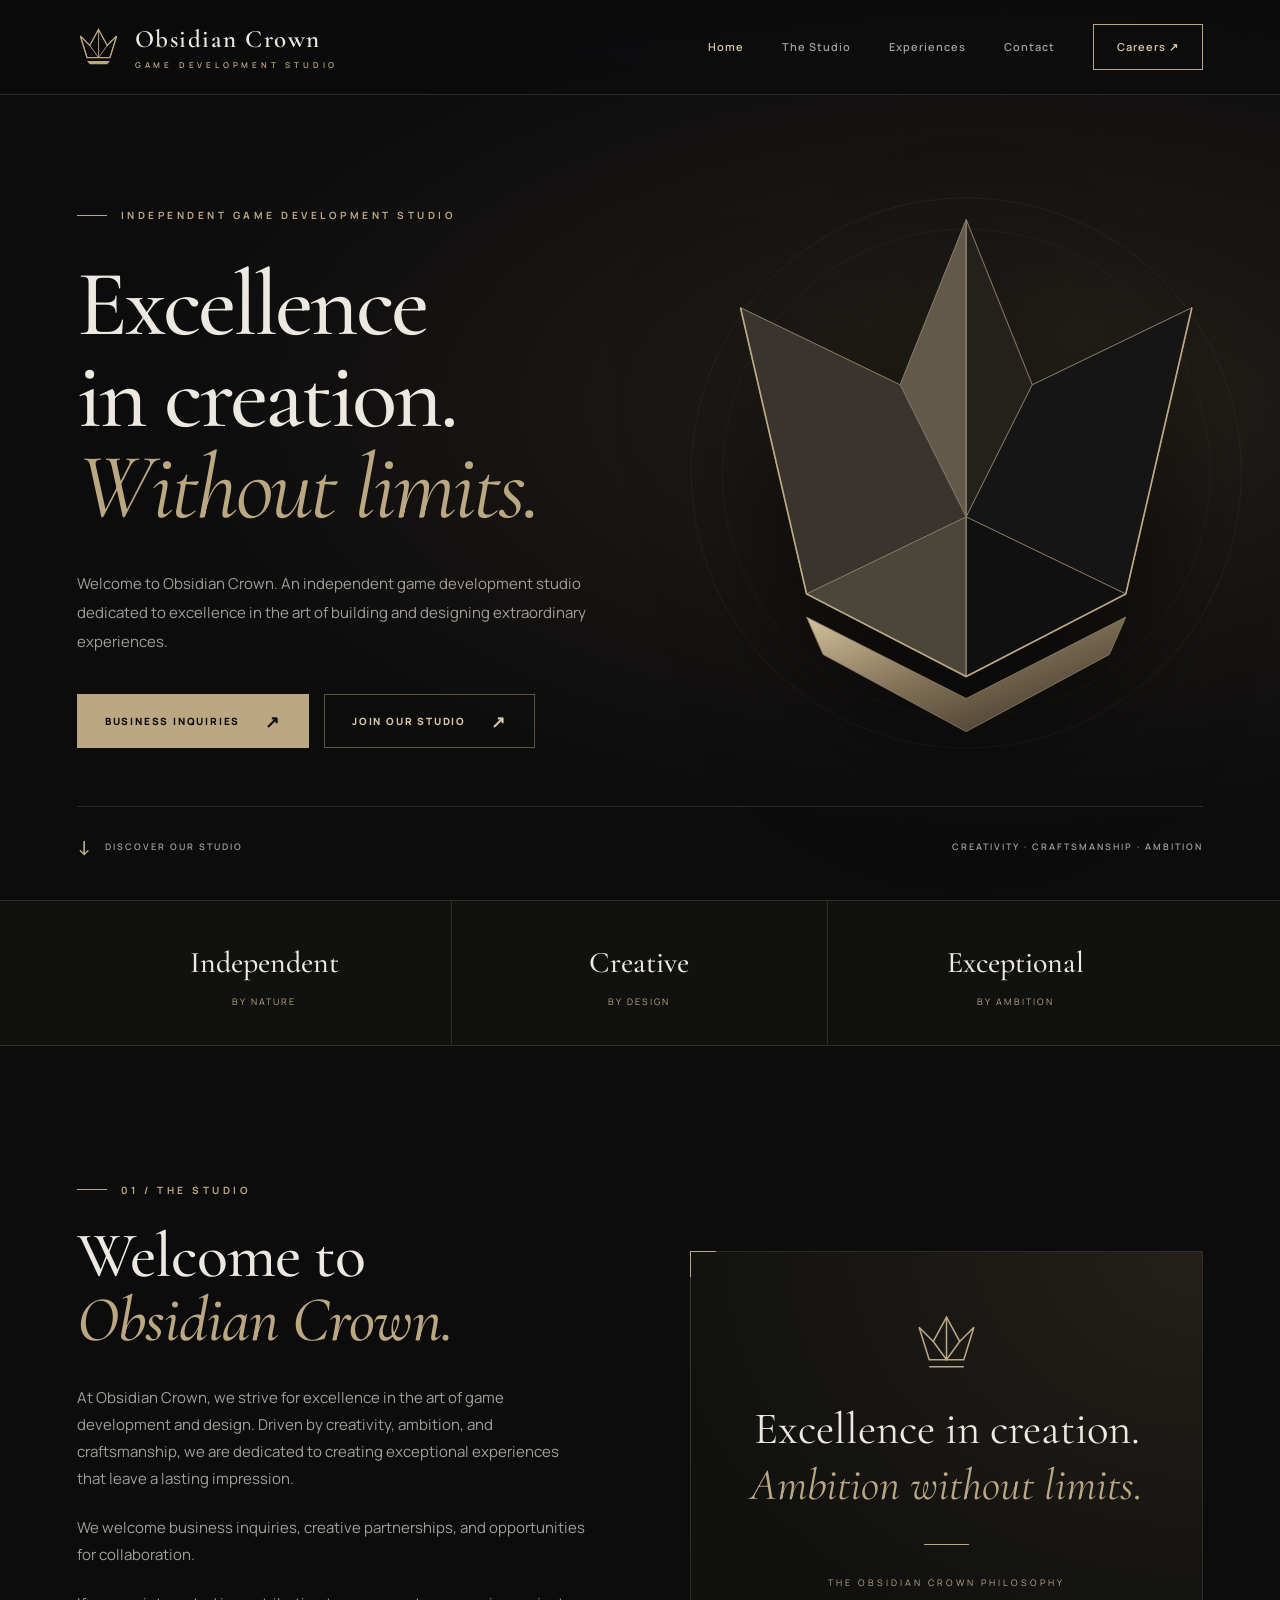
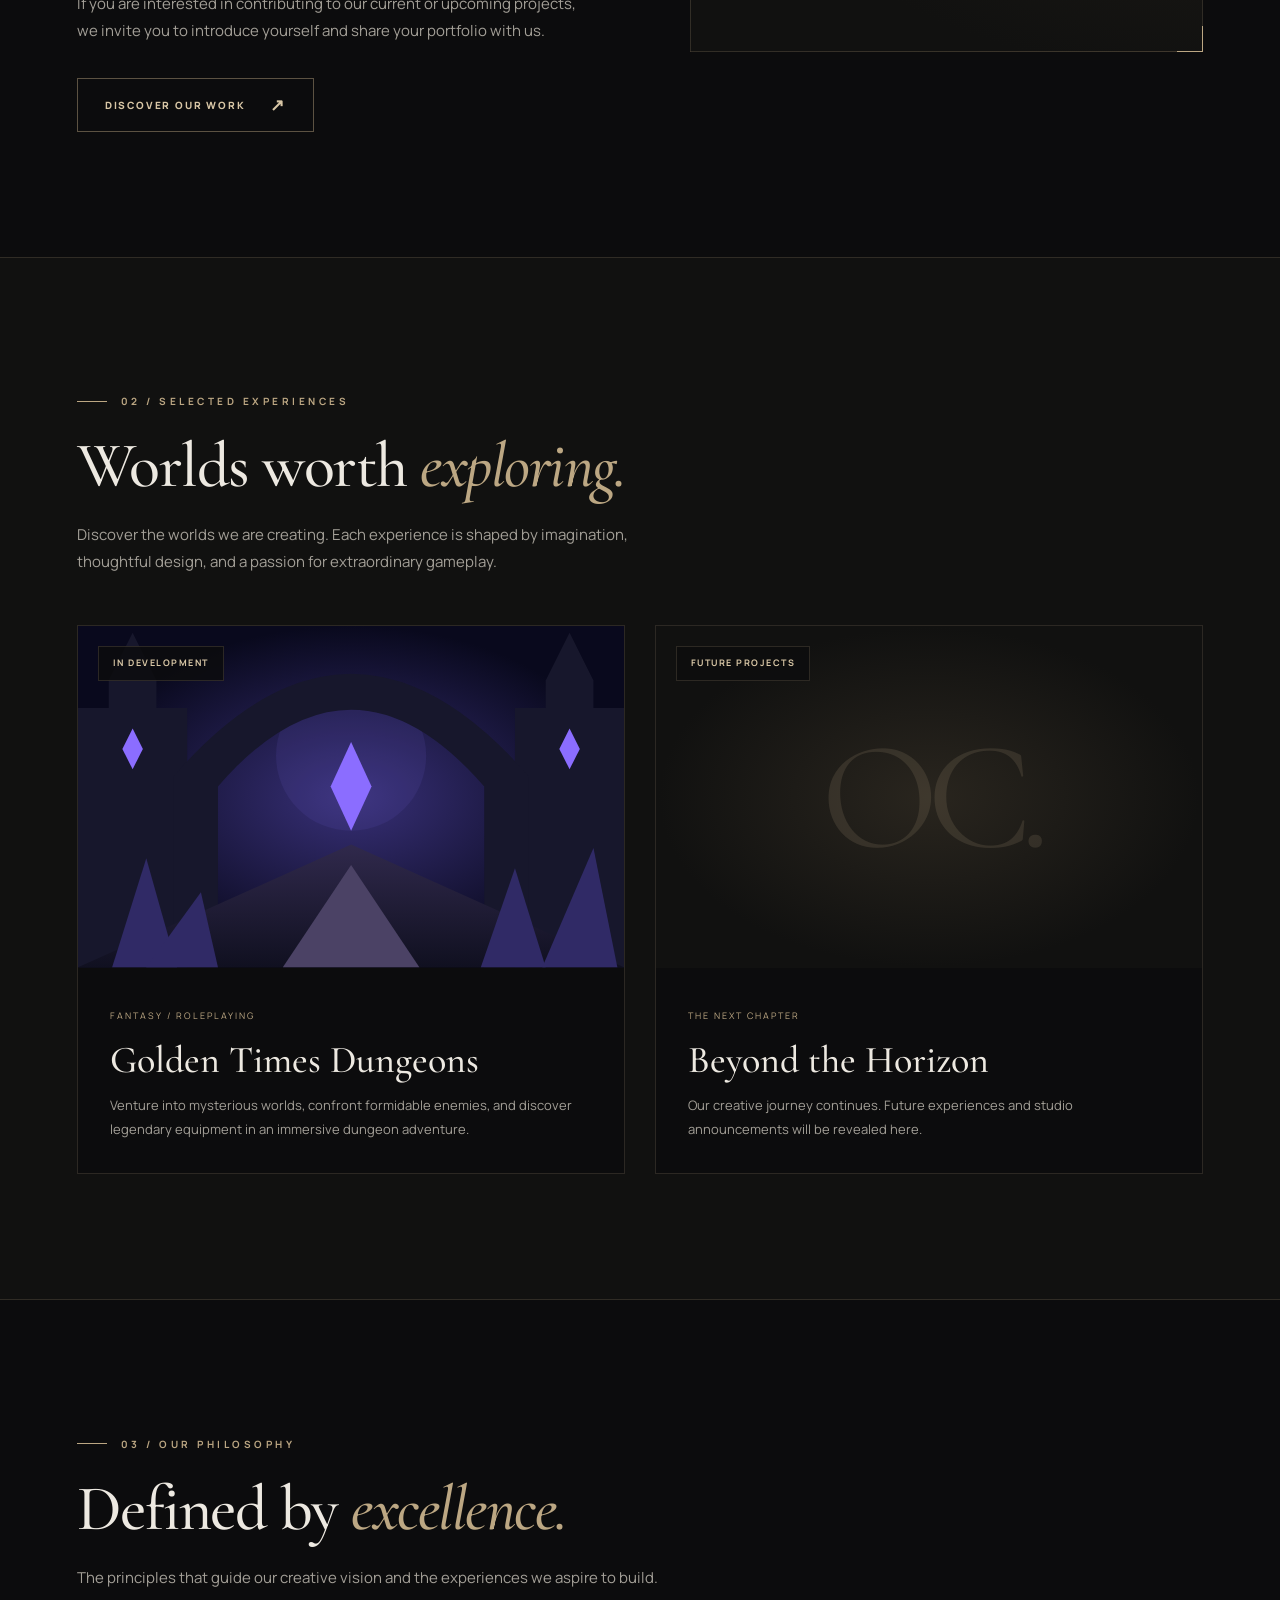
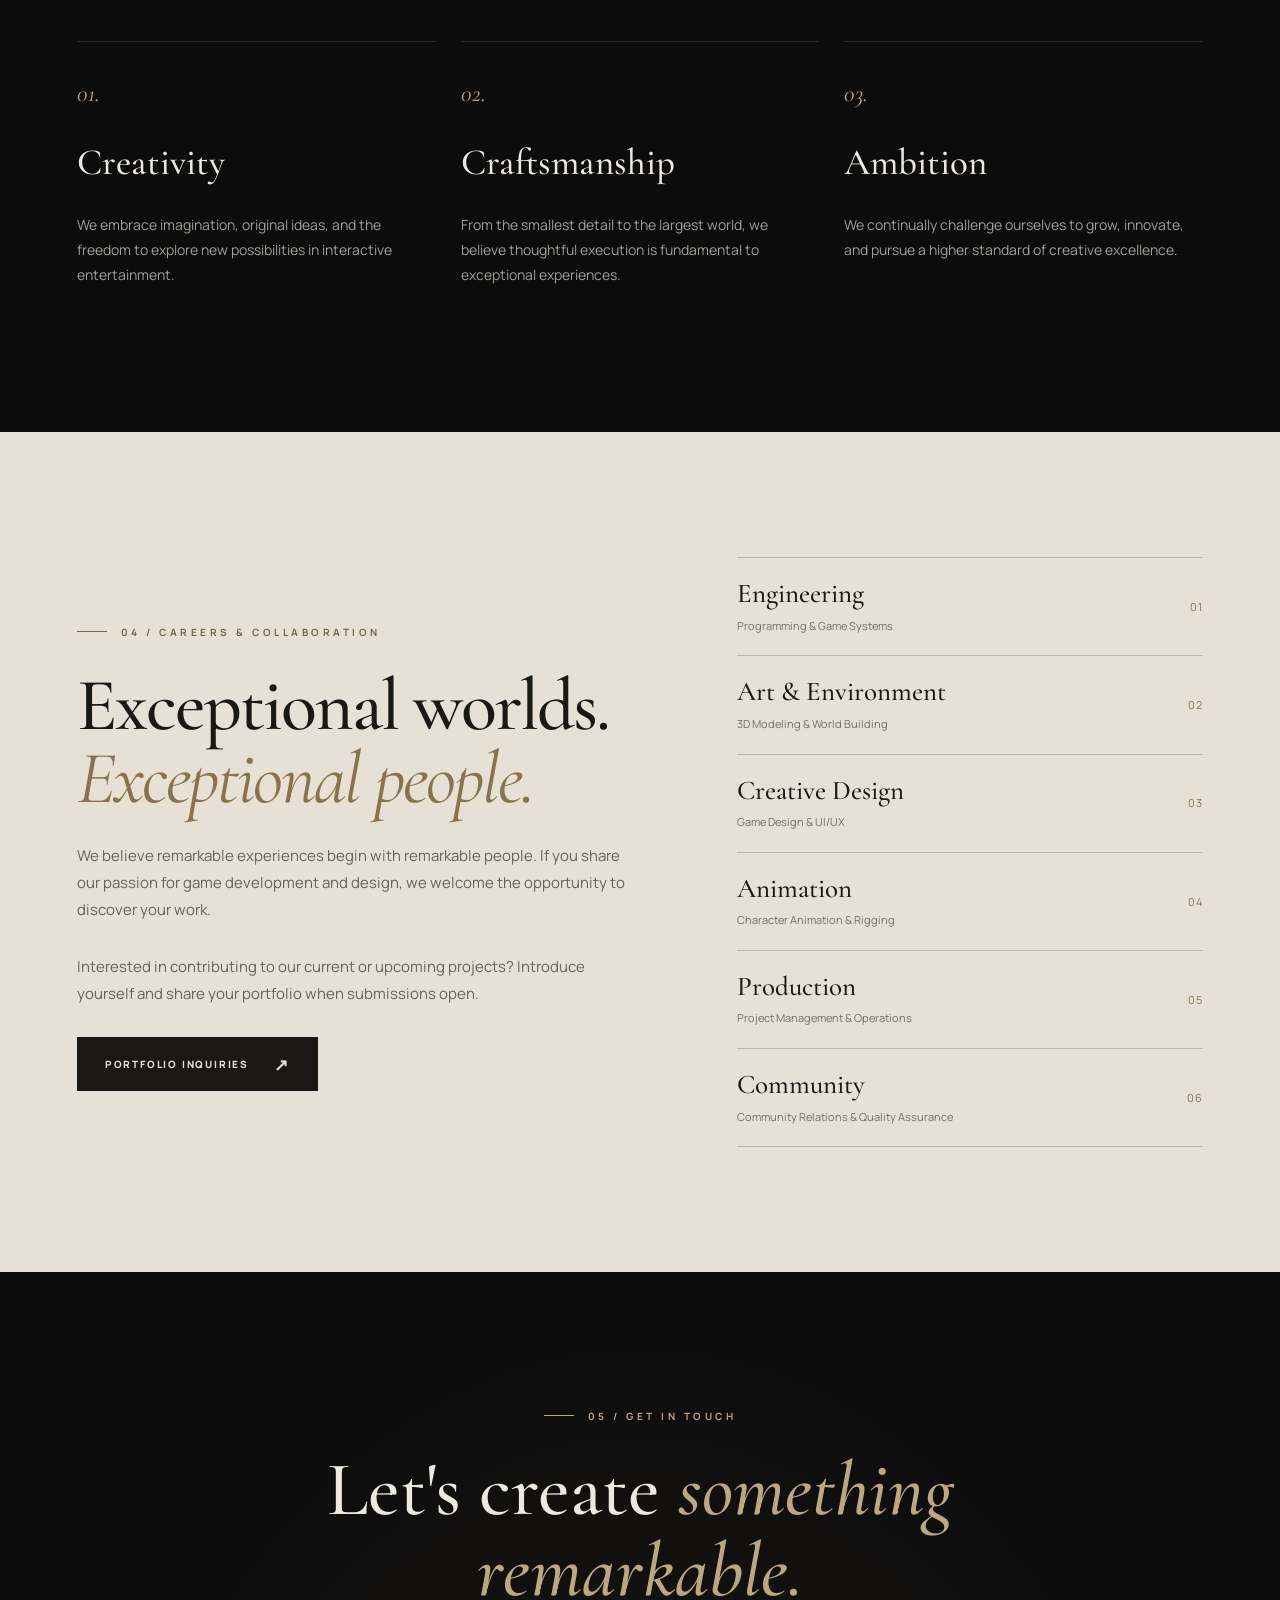
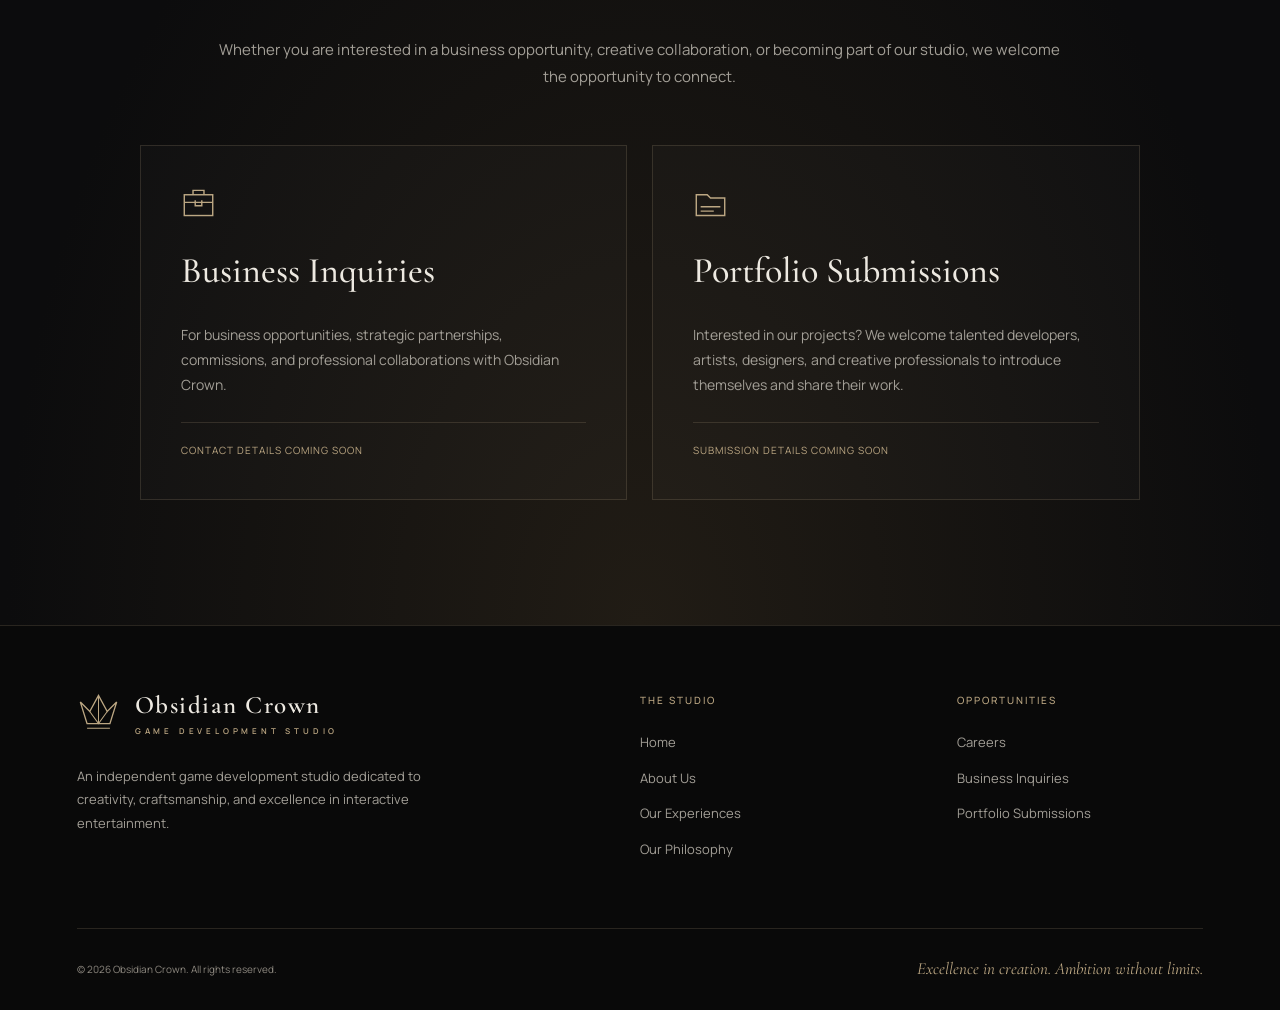
==== index.html @ e9a2e4f9 "Update index.html" ====
<!DOCTYPE html>
<html lang="en">
<head>
    <meta charset="UTF-8">
    <meta name="viewport" content="width=device-width, initial-scale=1.0">

    <meta name="description" content="Obsidian Crown is an independent game development studio dedicated to excellence in game development, design and creative collaboration.">

    <meta name="theme-color" content="#0C0C0D">

    <meta property="og:title" content="Obsidian Crown — Independent Game Studio">
    <meta property="og:description" content="Excellence in creation. Ambition without limits.">
    <meta property="og:url" content="https://obsidiancrown.org">
    <meta property="og:type" content="website">

    <title>Obsidian Crown — Excellence in Creation</title>

    <link rel="canonical" href="https://obsidiancrown.org/">

    <link rel="preconnect" href="https://fonts.googleapis.com">
    <link rel="preconnect" href="https://fonts.gstatic.com" crossorigin>

    <link href="https://fonts.googleapis.com/css2?family=Cormorant+Garamond:ital,wght@0,400;0,500;0,600;0,700;1,400;1,500&family=Manrope:wght@400;500;600;700;800&display=swap" rel="stylesheet">

    <link rel="icon" type="image/svg+xml" href="data:image/svg+xml,%3Csvg xmlns='http://www.w3.org/2000/svg' viewBox='0 0 64 64'%3E%3Crect width='64' height='64' fill='%230C0C0D'/%3E%3Cpath d='M6 15L20 29L32 6L44 29L58 15L49 47H15ZM15 52H49L45 57H19Z' fill='%23BCA783'/%3E%3C/svg%3E">

    <style>
        :root {
            --obsidian: #0C0C0D;
            --carbon: #141414;
            --surface: #191817;
            --gold: #BCA783;
            --gold-light: #D9C7A6;
            --ivory: #EDE9E1;
            --muted: #A39F97;
            --border: rgba(188, 167, 131, 0.18);
            --heading: 'Cormorant Garamond', Georgia, serif;
            --body: 'Manrope', Arial, sans-serif;
        }

        * {
            margin: 0;
            padding: 0;
            box-sizing: border-box;
        }

        html {
            scroll-behavior: smooth;
            scroll-padding-top: 110px;
        }

        body {
            background: var(--obsidian);
            color: var(--ivory);
            font-family: var(--body);
            font-size: 15px;
            line-height: 1.8;
            overflow-x: hidden;
            -webkit-font-smoothing: antialiased;
        }

        ::selection {
            background: var(--gold);
            color: var(--obsidian);
        }

        ::-webkit-scrollbar {
            width: 7px;
        }

        ::-webkit-scrollbar-track {
            background: var(--obsidian);
        }

        ::-webkit-scrollbar-thumb {
            background: #51483A;
        }

        a {
            color: inherit;
            text-decoration: none;
        }

        button {
            font: inherit;
            cursor: pointer;
        }

        svg {
            display: block;
        }

        .container {
            width: min(1320px, 88%);
            margin-inline: auto;
        }

        .eyebrow {
            display: inline-flex;
            align-items: center;
            gap: 14px;
            color: var(--gold);
            font-size: 10px;
            font-weight: 700;
            letter-spacing: 3.5px;
            text-transform: uppercase;
        }

        .eyebrow::before {
            content: "";
            width: 30px;
            height: 1px;
            background: var(--gold);
        }

        h1, h2, h3 {
            font-family: var(--heading);
            font-weight: 500;
        }

        .gold {
            color: var(--gold);
        }

        .italic {
            font-style: italic;
        }

        .button {
            display: inline-flex;
            align-items: center;
            justify-content: center;
            gap: 25px;
            min-height: 54px;
            padding: 15px 27px;
            border: 1px solid transparent;
            font-size: 10px;
            font-weight: 800;
            letter-spacing: 1.8px;
            text-transform: uppercase;
            transition:
                background .3s,
                color .3s,
                border-color .3s,
                transform .3s;
        }

        .button:hover {
            transform: translateY(-3px);
        }

        .button-primary {
            background: var(--gold);
            color: var(--obsidian);
            border-color: var(--gold);
        }

        .button-primary:hover {
            background: var(--gold-light);
            border-color: var(--gold-light);
        }

        .button-outline {
            border-color: rgba(188,167,131,.45);
            color: var(--gold-light);
        }

        .button-outline:hover {
            background: var(--gold);
            color: var(--obsidian);
            border-color: var(--gold);
        }

        .arrow {
            font-size: 17px;
            line-height: 1;
        }

        header {
            position: fixed;
            inset: 0 0 auto;
            z-index: 1000;
            background: rgba(12,12,13,.86);
            border-bottom: 1px solid var(--border);
            backdrop-filter: blur(20px);
            transition: background .3s;
        }

        header.scrolled {
            background: rgba(12,12,13,.98);
        }

        .navbar {
            min-height: 94px;
            display: flex;
            align-items: center;
            justify-content: space-between;
            gap: 25px;
        }

        .brand {
            display: inline-flex;
            align-items: center;
            gap: 15px;
        }

        .brand-mark {
            width: 43px;
            height: 43px;
            flex-shrink: 0;
        }

        .brand-text {
            display: flex;
            flex-direction: column;
            line-height: 1.15;
        }

        .brand-name {
            font-family: var(--heading);
            font-size: 25px;
            font-weight: 600;
            letter-spacing: 1.5px;
            white-space: nowrap;
        }

        .brand-subtitle {
            color: var(--gold);
            font-size: 8px;
            font-weight: 600;
            letter-spacing: 3.8px;
            margin-top: 6px;
        }

        nav {
            display: flex;
            align-items: center;
            gap: 38px;
        }

        nav a {
            position: relative;
            font-size: 11px;
            font-weight: 600;
            letter-spacing: 1px;
            color: var(--muted);
            transition: color .25s;
        }

        nav a:hover,
        nav a.active {
            color: var(--gold-light);
        }

        nav a:not(.nav-careers)::after {
            content: "";
            position: absolute;
            bottom: -8px;
            left: 0;
            width: 0;
            height: 1px;
            background: var(--gold);
            transition: width .3s;
        }

        nav a:hover::after {
            width: 100%;
        }

        .nav-careers {
            padding: 12px 23px;
            border: 1px solid var(--gold);
            color: var(--gold-light);
        }

        .nav-careers:hover {
            background: var(--gold);
            color: var(--obsidian);
        }

        .menu-toggle {
            display: none;
            border: 0;
            background: transparent;
            color: var(--gold);
            padding: 10px;
        }

        .menu-toggle span {
            display: block;
            width: 25px;
            height: 1px;
            background: currentColor;
            margin: 6px 0;
        }

        .hero {
            min-height: 100svh;
            display: flex;
            align-items: center;
            position: relative;
            isolation: isolate;
            padding: 175px 0 130px;
            overflow: hidden;
            background:
                radial-gradient(
                    ellipse at 78% 45%,
                    #302A21 0%,
                    #1B1815 22%,
                    #0C0C0D 62%
                );
        }

        .hero::before {
            content: "";
            position: absolute;
            inset: 0;
            z-index: -1;
            opacity: .3;
            background-image:
                linear-gradient(
                    rgba(188,167,131,.035) 1px,
                    transparent 1px
                ),
                linear-gradient(
                    90deg,
                    rgba(188,167,131,.035) 1px,
                    transparent 1px
                );
            background-size: 100px 100px;
            mask-image: linear-gradient(to left, black, transparent);
        }

        .hero-content {
            position: relative;
            z-index: 2;
            max-width: 770px;
        }

        .hero h1 {
            font-size: clamp(60px, 7.3vw, 116px);
            line-height: .98;
            letter-spacing: -3px;
            margin: 35px 0;
        }

        .hero h1 em {
            color: var(--gold);
            font-weight: 400;
        }

        .hero-description {
            max-width: 570px;
            color: var(--muted);
            font-size: 15px;
            line-height: 1.95;
        }

        .hero-buttons {
            display: flex;
            flex-wrap: wrap;
            gap: 15px;
            margin-top: 38px;
        }

        .hero-art {
            position: absolute;
            right: 3%;
            top: 50%;
            transform: translateY(-46%);
            width: min(43vw, 650px);
            pointer-events: none;
            z-index: 0;
        }

        .hero-crown {
            width: 100%;
            filter: drop-shadow(0 30px 60px rgba(0,0,0,.6));
            animation: crownFloat 9s ease-in-out infinite;
        }

        @keyframes crownFloat {
            0%, 100% {
                transform: translateY(0);
            }
            50% {
                transform: translateY(-12px);
            }
        }

        .hero-ring {
            position: absolute;
            width: 100%;
            aspect-ratio: 1;
            border: 1px solid rgba(188,167,131,.08);
            border-radius: 50%;
            top: 50%;
            left: 50%;
            transform: translate(-50%, -50%);
            z-index: -1;
        }

        .hero-ring::after {
            content: "";
            position: absolute;
            inset: 30px;
            border: 1px solid rgba(188,167,131,.06);
            border-radius: 50%;
        }

        .hero-bottom {
            position: absolute;
            bottom: 35px;
            left: 6%;
            right: 6%;
            display: flex;
            align-items: center;
            justify-content: space-between;
            border-top: 1px solid var(--border);
            padding-top: 22px;
            color: var(--muted);
            font-size: 9px;
            font-weight: 600;
            letter-spacing: 2px;
            text-transform: uppercase;
        }

        .scroll-link {
            display: flex;
            align-items: center;
            gap: 12px;
        }

        .scroll-link span {
            color: var(--gold);
            font-size: 20px;
        }

        .studio-strip {
            border-block: 1px solid var(--border);
            background: #111110;
        }

        .strip-grid {
            display: grid;
            grid-template-columns: repeat(3, 1fr);
        }

        .strip-item {
            text-align: center;
            padding: 35px 20px;
        }

        .strip-item:not(:last-child) {
            border-right: 1px solid var(--border);
        }

        .strip-item h3 {
            font-size: 30px;
            color: var(--ivory);
        }

        .strip-item p {
            font-size: 9px;
            color: var(--gold);
            text-transform: uppercase;
            letter-spacing: 2px;
            margin-top: 4px;
        }

        section.content-section {
            padding: 125px 0;
        }

        .section-heading {
            margin-bottom: 50px;
        }

        .section-heading h2 {
            font-size: clamp(45px, 5vw, 76px);
            line-height: 1.05;
            letter-spacing: -1.5px;
            margin: 22px 0;
        }

        .section-heading p {
            color: var(--muted);
            max-width: 620px;
        }

        .about-grid {
            display: grid;
            grid-template-columns: 1fr 1fr;
            gap: 100px;
            align-items: center;
        }

        .about-copy h2 {
            font-size: clamp(48px, 5vw, 80px);
            line-height: 1;
            margin: 25px 0 32px;
            letter-spacing: -1px;
        }

        .about-copy p {
            color: var(--muted);
            margin-bottom: 22px;
        }

        .about-copy .button {
            margin-top: 12px;
        }

        .manifesto {
            border: 1px solid var(--border);
            padding: 60px 45px;
            position: relative;
            background:
                radial-gradient(
                    ellipse at top right,
                    #242019,
                    #111110 75%
                );
        }

        .manifesto::before,
        .manifesto::after {
            content: "";
            position: absolute;
            width: 25px;
            height: 25px;
            pointer-events: none;
        }

        .manifesto::before {
            top: -1px;
            left: -1px;
            border-top: 1px solid var(--gold);
            border-left: 1px solid var(--gold);
        }

        .manifesto::after {
            bottom: -1px;
            right: -1px;
            border-bottom: 1px solid var(--gold);
            border-right: 1px solid var(--gold);
        }

        .manifesto-mark {
            width: 65px;
            margin: 0 auto 25px;
        }

        .manifesto blockquote {
            font-family: var(--heading);
            font-size: clamp(30px, 3.5vw, 48px);
            line-height: 1.25;
            text-align: center;
        }

        .manifesto-divider {
            width: 45px;
            height: 1px;
            background: var(--gold);
            margin: 30px auto;
        }

        .manifesto-caption {
            text-align: center;
            font-size: 9px;
            letter-spacing: 3px;
            color: var(--gold);
            text-transform: uppercase;
        }

        .games-section {
            background: #111110;
            border-block: 1px solid var(--border);
        }

        .games-grid {
            display: grid;
            grid-template-columns: 1fr 1fr;
            gap: 30px;
        }

        .game-card {
            border: 1px solid var(--border);
            background: var(--obsidian);
            overflow: hidden;
            transition: border-color .35s;
        }

        .game-card:hover {
            border-color: var(--gold);
        }

        .game-image {
            aspect-ratio: 16 / 10;
            position: relative;
            overflow: hidden;
        }

        .game-image svg {
            width: 100%;
            height: 100%;
            transition: transform .7s;
        }

        .game-card:hover .game-image svg {
            transform: scale(1.045);
        }

        .game-status {
            position: absolute;
            top: 20px;
            left: 20px;
            padding: 8px 14px;
            background: rgba(12,12,13,.85);
            border: 1px solid var(--border);
            color: var(--gold-light);
            font-size: 9px;
            font-weight: 700;
            letter-spacing: 1.5px;
            text-transform: uppercase;
        }

        .game-details {
            padding: 32px;
        }

        .game-category {
            color: var(--gold);
            font-size: 9px;
            letter-spacing: 2px;
            text-transform: uppercase;
        }

        .game-details h3 {
            font-size: 38px;
            line-height: 1.15;
            margin: 12px 0;
        }

        .game-details p {
            color: var(--muted);
            font-size: 13px;
        }

        .future-image {
            display: flex;
            align-items: center;
            justify-content: center;
            background:
                radial-gradient(
                    ellipse at center,
                    #29251E,
                    #111110 70%
                );
        }

        .future-image .future-monogram {
            font-family: var(--heading);
            font-size: clamp(80px, 12vw, 160px);
            color: rgba(188,167,131,.15);
            letter-spacing: -12px;
        }

        .values-grid {
            display: grid;
            grid-template-columns: repeat(3, 1fr);
            gap: 25px;
        }

        .value-card {
            border-top: 1px solid var(--border);
            padding: 30px 15px 20px 0;
        }

        .value-number {
            color: var(--gold);
            font-family: var(--heading);
            font-size: 24px;
            font-style: italic;
        }

        .value-card h3 {
            font-size: 37px;
            margin: 15px 0;
        }

        .value-card p {
            color: var(--muted);
            font-size: 14px;
        }

        .careers-section {
            background: #E6E0D5;
            color: #191815;
            position: relative;
            overflow: hidden;
        }

        .careers-section .eyebrow {
            color: #776548;
        }

        .careers-section .eyebrow::before {
            background: #776548;
        }

        .careers-grid {
            display: grid;
            grid-template-columns: 1.1fr .9fr;
            gap: 90px;
            align-items: center;
        }

        .careers-copy h2 {
            font-size: clamp(48px, 5.8vw, 90px);
            line-height: .98;
            letter-spacing: -2px;
            margin: 28px 0;
        }

        .careers-copy h2 em {
            color: #89734F;
            font-weight: 400;
        }

        .careers-copy p {
            color: #686258;
            max-width: 550px;
            margin-bottom: 30px;
        }

        .button-dark {
            background: #191815;
            color: #E6E0D5;
            border-color: #191815;
        }

        .button-dark:hover {
            background: #3D3528;
            border-color: #3D3528;
        }

        .departments {
            border-top: 1px solid rgba(25,24,21,.2);
        }

        .department {
            display: flex;
            align-items: center;
            justify-content: space-between;
            gap: 15px;
            padding: 20px 0;
            border-bottom: 1px solid rgba(25,24,21,.2);
        }

        .department h3 {
            font-size: 27px;
            line-height: 1.2;
        }

        .department p {
            color: #746E63;
            font-size: 11px;
            margin-top: 5px;
        }

        .department-number {
            color: #89734F;
            font-size: 11px;
            letter-spacing: 1px;
        }

        .contact-section {
            background:
                radial-gradient(
                    ellipse at bottom center,
                    #211C15,
                    #0C0C0D 70%
                );
        }

        .contact-heading {
            text-align: center;
            max-width: 850px;
            margin: 0 auto 55px;
        }

        .contact-heading h2 {
            font-size: clamp(48px, 6vw, 85px);
            line-height: 1.05;
            margin: 25px 0;
        }

        .contact-heading p {
            color: var(--muted);
        }

        .contact-grid {
            display: grid;
            grid-template-columns: 1fr 1fr;
            gap: 25px;
            max-width: 1000px;
            margin-inline: auto;
        }

        .contact-card {
            padding: 40px;
            border: 1px solid var(--border);
            background: rgba(255,255,255,.015);
        }

        .contact-card h3 {
            font-size: 36px;
            margin: 18px 0;
        }

        .contact-card p {
            color: var(--muted);
            font-size: 14px;
        }

        .contact-icon {
            width: 35px;
            height: 35px;
            color: var(--gold);
        }

        .contact-note {
            margin-top: 25px;
            padding-top: 18px;
            border-top: 1px solid var(--border);
            font-size: 10px;
            color: var(--gold);
            letter-spacing: 1px;
            text-transform: uppercase;
        }

        footer {
            background: #090909;
            border-top: 1px solid var(--border);
            padding: 65px 0 25px;
        }

        .footer-grid {
            display: grid;
            grid-template-columns: 2fr 1fr 1fr;
            gap: 70px;
        }

        .footer-description {
            color: var(--muted);
            font-size: 13px;
            max-width: 350px;
            margin-top: 22px;
        }

        .footer-column h3 {
            font-family: var(--body);
            color: var(--gold);
            font-size: 10px;
            letter-spacing: 2px;
            text-transform: uppercase;
            margin-bottom: 22px;
        }

        .footer-column a {
            display: block;
            width: fit-content;
            color: var(--muted);
            font-size: 13px;
            margin-bottom: 12px;
            transition: color .25s;
        }

        .footer-column a:hover {
            color: var(--gold-light);
        }

        .footer-bottom {
            display: flex;
            justify-content: space-between;
            align-items: center;
            flex-wrap: wrap;
            gap: 15px;
            border-top: 1px solid var(--border);
            margin-top: 55px;
            padding-top: 25px;
            color: #8E8980;
            font-size: 10px;
        }

        .footer-motto {
            color: var(--gold);
            font-family: var(--heading);
            font-style: italic;
            font-size: 17px;
        }

        .reveal {
            opacity: 0;
            transform: translateY(25px);
            transition:
                opacity .8s ease,
                transform .8s ease;
        }

        .reveal.visible {
            opacity: 1;
            transform: translateY(0);
        }

        :focus-visible {
            outline: 2px solid var(--gold);
            outline-offset: 5px;
        }

        @media (max-width: 1100px) {
            nav {
                gap: 22px;
            }

            .hero-art {
                right: -7%;
                opacity: .6;
            }

            .hero-content {
                max-width: 650px;
            }

            .about-grid,
            .careers-grid {
                gap: 50px;
            }
        }

        @media (max-width: 800px) {
            .navbar {
                min-height: 80px;
            }

            .brand-name {
                font-size: 22px;
            }

            .brand-mark {
                width: 35px;
                height: 35px;
            }

            .brand-subtitle {
                font-size: 7px;
                letter-spacing: 2.5px;
            }

            .menu-toggle {
                display: block;
            }

            nav {
                display: none;
                position: absolute;
                top: 80px;
                left: 0;
                right: 0;
                padding: 30px 6%;
                background: var(--obsidian);
                border-bottom: 1px solid var(--border);
                flex-direction: column;
                align-items: stretch;
                gap: 25px;
            }

            nav.open {
                display: flex;
            }

            .nav-careers {
                text-align: center;
            }

            .hero {
                padding: 150px 0 130px;
                min-height: 90svh;
            }

            .hero h1 {
                letter-spacing: -1.5px;
            }

            .hero-art {
                width: 75vw;
                right: -20%;
                opacity: .2;
            }

            .hero-bottom {
                font-size: 8px;
                letter-spacing: 1px;
            }

            .hero-bottom > span {
                display: none;
            }

            .about-grid,
            .careers-grid,
            .games-grid,
            .contact-grid {
                grid-template-columns: 1fr;
            }

            .values-grid {
                grid-template-columns: 1fr;
                gap: 15px;
            }

            .footer-grid {
                grid-template-columns: 1fr 1fr;
                gap: 35px;
            }

            .footer-brand {
                grid-column: 1 / -1;
            }

            section.content-section {
                padding: 85px 0;
            }

            .strip-item h3 {
                font-size: 23px;
            }

            .strip-item p {
                font-size: 7px;
                letter-spacing: 1px;
            }

            .strip-item {
                padding: 25px 10px;
            }
        }

        @media (max-width: 450px) {
            .hero h1 {
                font-size: 55px;
            }

            .hero-buttons {
                flex-direction: column;
                align-items: stretch;
            }

            .eyebrow {
                font-size: 9px;
                letter-spacing: 2px;
            }

            .manifesto {
                padding: 40px 25px;
            }

            .contact-card,
            .game-details {
                padding: 25px;
            }

            .footer-bottom {
                flex-direction: column;
                align-items: flex-start;
            }
        }

        @media (prefers-reduced-motion: reduce) {
            html {
                scroll-behavior: auto;
            }

            *, *::before, *::after {
                animation: none !important;
                transition: none !important;
            }

            .reveal {
                opacity: 1;
                transform: none;
            }
        }
    </style>
</head>

<body>

<header id="header">
    <div class="container navbar">

        <a href="#home" class="brand" aria-label="Obsidian Crown home">

            <svg class="brand-mark" viewBox="0 0 64 64" aria-hidden="true">
                <path d="M5 15L19 29L32 5L45 29L59 15L49 47H15Z"
                      fill="none"
                      stroke="#BCA783"
                      stroke-width="2"/>

                <path d="M32 5V47M19 29L32 47L45 29M5 15L15 47M59 15L49 47"
                      fill="none"
                      stroke="#BCA783"
                      stroke-width="1.3"/>

                <path d="M15 52H49L45 57H19Z"
                      fill="#BCA783"/>
            </svg>

            <div class="brand-text">
                <span class="brand-name">Obsidian Crown</span>
                <span class="brand-subtitle">GAME DEVELOPMENT STUDIO</span>
            </div>

        </a>

        <button class="menu-toggle"
                id="menuToggle"
                aria-label="Toggle navigation"
                aria-controls="navigation"
                aria-expanded="false">
            <span></span>
            <span></span>
            <span></span>
        </button>

        <nav id="navigation">
            <a href="#home" class="active">Home</a>
            <a href="#studio">The Studio</a>
            <a href="#experiences">Experiences</a>
            <a href="#contact">Contact</a>
            <a href="#careers" class="nav-careers">Careers ↗</a>
        </nav>

    </div>
</header>

<main>

    <section class="hero" id="home">

        <div class="hero-art" aria-hidden="true">

            <div class="hero-ring"></div>

            <svg class="hero-crown" viewBox="0 0 500 520">

                <defs>
                    <linearGradient id="metal" x1="0" y1="0" x2="1" y2="1">
                        <stop offset="0%" stop-color="#736B5D"/>
                        <stop offset="35%" stop-color="#39352F"/>
                        <stop offset="70%" stop-color="#171615"/>
                        <stop offset="100%" stop-color="#080808"/>
                    </linearGradient>

                    <linearGradient id="edge" x1="0" y1="0" x2="1" y2="1">
                        <stop offset="0%" stop-color="#D4C19D"/>
                        <stop offset="45%" stop-color="#827157"/>
                        <stop offset="100%" stop-color="#31291F"/>
                    </linearGradient>
                </defs>

                <g stroke="#8A7B64" stroke-width="0.8">

                    <path d="M250 30L310 180L455 110L395 370L250 445L105 370L45 110L190 180Z"
                          fill="url(#metal)"/>

                    <path d="M250 30L190 180L250 300Z"
                          fill="#62594B"/>

                    <path d="M250 30L310 180L250 300Z"
                          fill="#24211D"/>

                    <path d="M45 110L190 180L250 300L105 370Z"
                          fill="#39342D"/>

                    <path d="M455 110L310 180L250 300L395 370Z"
                          fill="#151515"/>

                    <path d="M105 370L250 300L250 445Z"
                          fill="#4C4539"/>

                    <path d="M395 370L250 300L250 445Z"
                          fill="#101010"/>

                    <path d="M105 391L250 465L395 391L380 425L250 495L120 425Z"
                          fill="url(#edge)"/>

                    <path d="M250 30V300L250 445"
                          fill="none"
                          stroke="#BCA783"
                          stroke-opacity=".6"/>

                    <path d="M45 110L105 370L250 445L395 370L455 110"
                          fill="none"
                          stroke="#BCA783"
                          stroke-width="1.5"/>

                </g>
            </svg>

        </div>

        <div class="container">

            <div class="hero-content">

                <span class="eyebrow">
                    Independent Game Development Studio
                </span>

                <h1>
                    Excellence<br>
                    in creation.<br>
                    <em>Without limits.</em>
                </h1>

                <p class="hero-description">
                    Welcome to Obsidian Crown. An independent
                    game development studio dedicated to
                    excellence in the art of building and
                    designing extraordinary experiences.
                </p>

                <div class="hero-buttons">

                    <a href="#contact" class="button button-primary">
                        Business Inquiries
                        <span class="arrow">↗</span>
                    </a>

                    <a href="#careers" class="button button-outline">
                        Join Our Studio
                        <span class="arrow">↗</span>
                    </a>

                </div>

            </div>

        </div>

        <div class="hero-bottom">

            <a href="#studio" class="scroll-link">
                <span>↓</span>
                Discover Our Studio
            </a>

            <span>
                Creativity · Craftsmanship · Ambition
            </span>

        </div>

    </section>

    <div class="studio-strip">

        <div class="container strip-grid">

            <div class="strip-item">
                <h3>Independent</h3>
                <p>By Nature</p>
            </div>

            <div class="strip-item">
                <h3>Creative</h3>
                <p>By Design</p>
            </div>

            <div class="strip-item">
                <h3>Exceptional</h3>
                <p>By Ambition</p>
            </div>

        </div>

    </div>

    <section class="content-section" id="studio">

        <div class="container about-grid">

            <div class="about-copy reveal">

                <span class="eyebrow">
                    01 / The Studio
                </span>

                <h2>
                    Welcome to<br>
                    <span class="gold italic">
                        Obsidian Crown.
                    </span>
                </h2>

                <p>
                    At Obsidian Crown, we strive for excellence
                    in the art of game development and design.
                    Driven by creativity, ambition, and craftsmanship,
                    we are dedicated to creating exceptional
                    experiences that leave a lasting impression.
                </p>

                <p>
                    We welcome business inquiries, creative
                    partnerships, and opportunities for collaboration.
                </p>

                <p>
                    If you are interested in contributing to our
                    current or upcoming projects, we invite you
                    to introduce yourself and share your portfolio
                    with us.
                </p>

                <a href="#experiences" class="button button-outline">
                    Discover Our Work
                    <span class="arrow">↗</span>
                </a>

            </div>

            <div class="manifesto reveal">

                <svg class="manifesto-mark"
                     viewBox="0 0 64 64"
                     aria-hidden="true">

                    <path d="M5 15L19 29L32 5L45 29L59 15L49 47H15Z"
                          fill="none"
                          stroke="#BCA783"
                          stroke-width="1.5"/>

                    <path d="M32 5V47M19 29L32 47L45 29M15 54H49"
                          fill="none"
                          stroke="#BCA783"
                          stroke-width="1.5"/>

                </svg>

                <blockquote>
                    Excellence in creation.
                    <br>
                    <span class="gold italic">
                        Ambition without limits.
                    </span>
                </blockquote>

                <div class="manifesto-divider"></div>

                <div class="manifesto-caption">
                    The Obsidian Crown Philosophy
                </div>

            </div>

        </div>

    </section>

    <section class="content-section games-section" id="experiences">

        <div class="container">

            <div class="section-heading reveal">

                <span class="eyebrow">
                    02 / Selected Experiences
                </span>

                <h2>
                    Worlds worth
                    <span class="gold italic">exploring.</span>
                </h2>

                <p>
                    Discover the worlds we are creating.
                    Each experience is shaped by imagination,
                    thoughtful design, and a passion for
                    extraordinary gameplay.
                </p>

            </div>

            <div class="games-grid">

                <article class="game-card reveal">

                    <div class="game-image">

                        <svg viewBox="0 0 800 500"
                             preserveAspectRatio="xMidYMid slice"
                             aria-hidden="true">

                            <defs>
                                <radialGradient id="dungeonSky">
                                    <stop stop-color="#383078"/>
                                    <stop offset="1" stop-color="#09091D"/>
                                </radialGradient>

                                <linearGradient id="dungeonGround"
                                                x1="0" y1="0"
                                                x2="0" y2="1">
                                    <stop stop-color="#30294C"/>
                                    <stop offset="1" stop-color="#101020"/>
                                </linearGradient>
                            </defs>

                            <rect width="800" height="500"
                                  fill="url(#dungeonSky)"/>

                            <circle cx="400" cy="190" r="110"
                                    fill="#6655BB" opacity=".14"/>

                            <g fill="#17172C">

                                <path d="M0 500V120H45V80L80 10L115 80V120H160V500Z"/>

                                <path d="M640 500V120H685V80L720 10L755 80V120H800V500Z"/>

                                <path d="M140 500V220Q400 -80 660 220V500H595V235Q400 10 205 235V500Z"/>

                            </g>

                            <g fill="#8B6DFF">
                                <path d="M80 150L95 180L80 210L65 180Z"/>
                                <path d="M720 150L735 180L720 210L705 180Z"/>
                                <path d="M400 170L430 235L400 300L370 235Z"/>
                            </g>

                            <path d="M0 500L400 320L800 500Z"
                                  fill="url(#dungeonGround)"/>

                            <g fill="#302A66">
                                <path d="M50 500L100 340L145 500Z"/>
                                <path d="M100 500L180 390L205 500Z"/>
                                <path d="M590 500L640 355L685 500Z"/>
                                <path d="M680 500L755 325L790 500Z"/>
                            </g>

                            <path d="M300 500L400 350L500 500Z"
                                  fill="#4B4265"/>

                        </svg>

                        <span class="game-status">
                            In Development
                        </span>

                    </div>

                    <div class="game-details">

                        <span class="game-category">
                            Fantasy / Roleplaying
                        </span>

                        <h3>Golden Times Dungeons</h3>

                        <p>
                            Venture into mysterious worlds,
                            confront formidable enemies,
                            and discover legendary equipment
                            in an immersive dungeon adventure.
                        </p>

                    </div>

                </article>

                <article class="game-card reveal">

                    <div class="game-image future-image">

                        <span class="future-monogram">
                            OC.
                        </span>

                        <span class="game-status">
                            Future Projects
                        </span>

                    </div>

                    <div class="game-details">

                        <span class="game-category">
                            The Next Chapter
                        </span>

                        <h3>Beyond the Horizon</h3>

                        <p>
                            Our creative journey continues.
                            Future experiences and studio
                            announcements will be revealed here.
                        </p>

                    </div>

                </article>

            </div>

        </div>

    </section>

    <section class="content-section" id="philosophy">

        <div class="container">

            <div class="section-heading reveal">

                <span class="eyebrow">
                    03 / Our Philosophy
                </span>

                <h2>
                    Defined by
                    <span class="gold italic">excellence.</span>
                </h2>

                <p>
                    The principles that guide our creative vision
                    and the experiences we aspire to build.
                </p>

            </div>

            <div class="values-grid">

                <article class="value-card reveal">

                    <span class="value-number">01.</span>

                    <h3>Creativity</h3>

                    <p>
                        We embrace imagination, original ideas,
                        and the freedom to explore new possibilities
                        in interactive entertainment.
                    </p>

                </article>

                <article class="value-card reveal">

                    <span class="value-number">02.</span>

                    <h3>Craftsmanship</h3>

                    <p>
                        From the smallest detail to the largest
                        world, we believe thoughtful execution
                        is fundamental to exceptional experiences.
                    </p>

                </article>

                <article class="value-card reveal">

                    <span class="value-number">03.</span>

                    <h3>Ambition</h3>

                    <p>
                        We continually challenge ourselves
                        to grow, innovate, and pursue a higher
                        standard of creative excellence.
                    </p>

                </article>

            </div>

        </div>

    </section>

    <section class="content-section careers-section" id="careers">

        <div class="container careers-grid">

            <div class="careers-copy reveal">

                <span class="eyebrow">
                    04 / Careers & Collaboration
                </span>

                <h2>
                    Exceptional worlds.
                    <br>
                    <em>Exceptional people.</em>
                </h2>

                <p>
                    We believe remarkable experiences begin
                    with remarkable people. If you share our
                    passion for game development and design,
                    we welcome the opportunity to discover
                    your work.
                </p>

                <p>
                    Interested in contributing to our current
                    or upcoming projects? Introduce yourself
                    and share your portfolio when submissions open.
                </p>

                <a href="#portfolio-inquiries"
                   class="button button-dark">

                    Portfolio Inquiries
                    <span class="arrow">↗</span>

                </a>

            </div>

            <div class="departments reveal">

                <div class="department">
                    <div>
                        <h3>Engineering</h3>
                        <p>Programming & Game Systems</p>
                    </div>
                    <span class="department-number">01</span>
                </div>

                <div class="department">
                    <div>
                        <h3>Art & Environment</h3>
                        <p>3D Modeling & World Building</p>
                    </div>
                    <span class="department-number">02</span>
                </div>

                <div class="department">
                    <div>
                        <h3>Creative Design</h3>
                        <p>Game Design & UI/UX</p>
                    </div>
                    <span class="department-number">03</span>
                </div>

                <div class="department">
                    <div>
                        <h3>Animation</h3>
                        <p>Character Animation & Rigging</p>
                    </div>
                    <span class="department-number">04</span>
                </div>

                <div class="department">
                    <div>
                        <h3>Production</h3>
                        <p>Project Management & Operations</p>
                    </div>
                    <span class="department-number">05</span>
                </div>

                <div class="department">
                    <div>
                        <h3>Community</h3>
                        <p>Community Relations & Quality Assurance</p>
                    </div>
                    <span class="department-number">06</span>
                </div>

            </div>

        </div>

    </section>

    <section class="content-section contact-section" id="contact">

        <div class="container">

            <div class="contact-heading reveal">

                <span class="eyebrow">
                    05 / Get In Touch
                </span>

                <h2>
                    Let's create
                    <span class="gold italic">something remarkable.</span>
                </h2>

                <p>
                    Whether you are interested in a business
                    opportunity, creative collaboration, or
                    becoming part of our studio, we welcome
                    the opportunity to connect.
                </p>

            </div>

            <div class="contact-grid">

                <article class="contact-card reveal"
                         id="business-inquiries">

                    <svg class="contact-icon"
                         viewBox="0 0 32 32"
                         fill="none"
                         stroke="currentColor"
                         stroke-width="1.3"
                         aria-hidden="true">

                        <rect x="3" y="8" width="26" height="19"/>

                        <path d="M11 8V4H21V8M3 15H29M13 13V18H19V13"/>

                    </svg>

                    <h3>Business Inquiries</h3>

                    <p>
                        For business opportunities, strategic
                        partnerships, commissions, and professional
                        collaborations with Obsidian Crown.
                    </p>

                    <div class="contact-note">
                        Contact details coming soon
                    </div>

                </article>

                <article class="contact-card reveal"
                         id="portfolio-inquiries">

                    <svg class="contact-icon"
                         viewBox="0 0 32 32"
                         fill="none"
                         stroke="currentColor"
                         stroke-width="1.3"
                         aria-hidden="true">

                        <path d="M3 8H13L16 11H29V27H3Z"/>

                        <path d="M7 19H25M7 23H19"/>

                    </svg>

                    <h3>Portfolio Submissions</h3>

                    <p>
                        Interested in our projects? We welcome
                        talented developers, artists, designers,
                        and creative professionals to introduce
                        themselves and share their work.
                    </p>

                    <div class="contact-note">
                        Submission details coming soon
                    </div>

                </article>

            </div>

        </div>

    </section>

</main>

<footer>

    <div class="container">

        <div class="footer-grid">

            <div class="footer-brand">

                <a href="#home" class="brand">

                    <svg class="brand-mark"
                         viewBox="0 0 64 64"
                         aria-hidden="true">

                        <path d="M5 15L19 29L32 5L45 29L59 15L49 47H15Z"
                              fill="none"
                              stroke="#BCA783"
                              stroke-width="2"/>

                        <path d="M32 5V47M19 29L32 47L45 29M15 54H49"
                              fill="none"
                              stroke="#BCA783"
                              stroke-width="1.5"/>

                    </svg>

                    <div class="brand-text">

                        <span class="brand-name">
                            Obsidian Crown
                        </span>

                        <span class="brand-subtitle">
                            GAME DEVELOPMENT STUDIO
                        </span>

                    </div>

                </a>

                <p class="footer-description">
                    An independent game development studio
                    dedicated to creativity, craftsmanship,
                    and excellence in interactive entertainment.
                </p>

            </div>

            <div class="footer-column">

                <h3>The Studio</h3>

                <a href="#home">Home</a>
                <a href="#studio">About Us</a>
                <a href="#experiences">Our Experiences</a>
                <a href="#philosophy">Our Philosophy</a>

            </div>

            <div class="footer-column">

                <h3>Opportunities</h3>

                <a href="#careers">Careers</a>
                <a href="#business-inquiries">Business Inquiries</a>
                <a href="#portfolio-inquiries">Portfolio Submissions</a>

            </div>

        </div>

        <div class="footer-bottom">

            <span>
                &copy; <span id="year">2026</span>
                Obsidian Crown. All rights reserved.
            </span>

            <span class="footer-motto">
                Excellence in creation. Ambition without limits.
            </span>

        </div>

    </div>

</footer>

<script>
    const header = document.getElementById("header");
    const menuToggle = document.getElementById("menuToggle");
    const navigation = document.getElementById("navigation");

    function closeMenu() {
        navigation.classList.remove("open");
        menuToggle.setAttribute("aria-expanded", "false");
    }

    menuToggle.addEventListener("click", () => {
        const isOpen = navigation.classList.toggle("open");
        menuToggle.setAttribute("aria-expanded", String(isOpen));
    });

    navigation.querySelectorAll("a").forEach(link => {
        link.addEventListener("click", closeMenu);
    });

    document.addEventListener("keydown", event => {
        if (event.key === "Escape") {
            closeMenu();
        }
    });

    document.addEventListener("click", event => {
        if (!header.contains(event.target)) {
            closeMenu();
        }
    });

    function updateHeader() {
        header.classList.toggle("scrolled", window.scrollY > 30);
    }

    window.addEventListener("scroll", updateHeader, {
        passive: true
    });

    updateHeader();

    const revealElements = document.querySelectorAll(".reveal");

    const reducedMotion = window.matchMedia(
        "(prefers-reduced-motion: reduce)"
    ).matches;

    if ("IntersectionObserver" in window && !reducedMotion) {

        const revealObserver = new IntersectionObserver(entries => {

            entries.forEach(entry => {

                if (entry.isIntersecting) {
                    entry.target.classList.add("visible");
                    revealObserver.unobserve(entry.target);
                }

            });

        }, {
            threshold: 0.08
        });

        revealElements.forEach(element => {
            revealObserver.observe(element);
        });

    } else {

        revealElements.forEach(element => {
            element.classList.add("visible");
        });

    }

    const sections = Array.from(
        document.querySelectorAll("main section[id]")
    );

    const navigationLinks = Array.from(
        navigation.querySelectorAll("a")
    );

    function updateActiveNavigation() {

        let currentSection = "home";
        const offset = window.scrollY + 160;

        sections.forEach(section => {

            if (section.offsetTop <= offset) {
                currentSection = section.id;
            }

        });

        navigationLinks.forEach(link => {

            link.classList.toggle(
                "active",
                link.getAttribute("href") === "#" + currentSection
            );

        });

    }

    window.addEventListener("scroll", updateActiveNavigation, {
        passive: true
    });

    updateActiveNavigation();

    document.getElementById("year").textContent =
        new Date().getFullYear();
</script>

<noscript>
    <style>
        .reveal {
            opacity: 1 !important;
            transform: none !important;
        }

        @media (max-width: 800px) {
            header {
                position: relative;
            }

            .navbar {
                flex-wrap: wrap;
            }

            nav {
                display: flex;
                position: static;
                width: 100%;
            }

            .menu-toggle {
                display: none;
            }
        }
    </style>
</noscript>

</body>
</html>
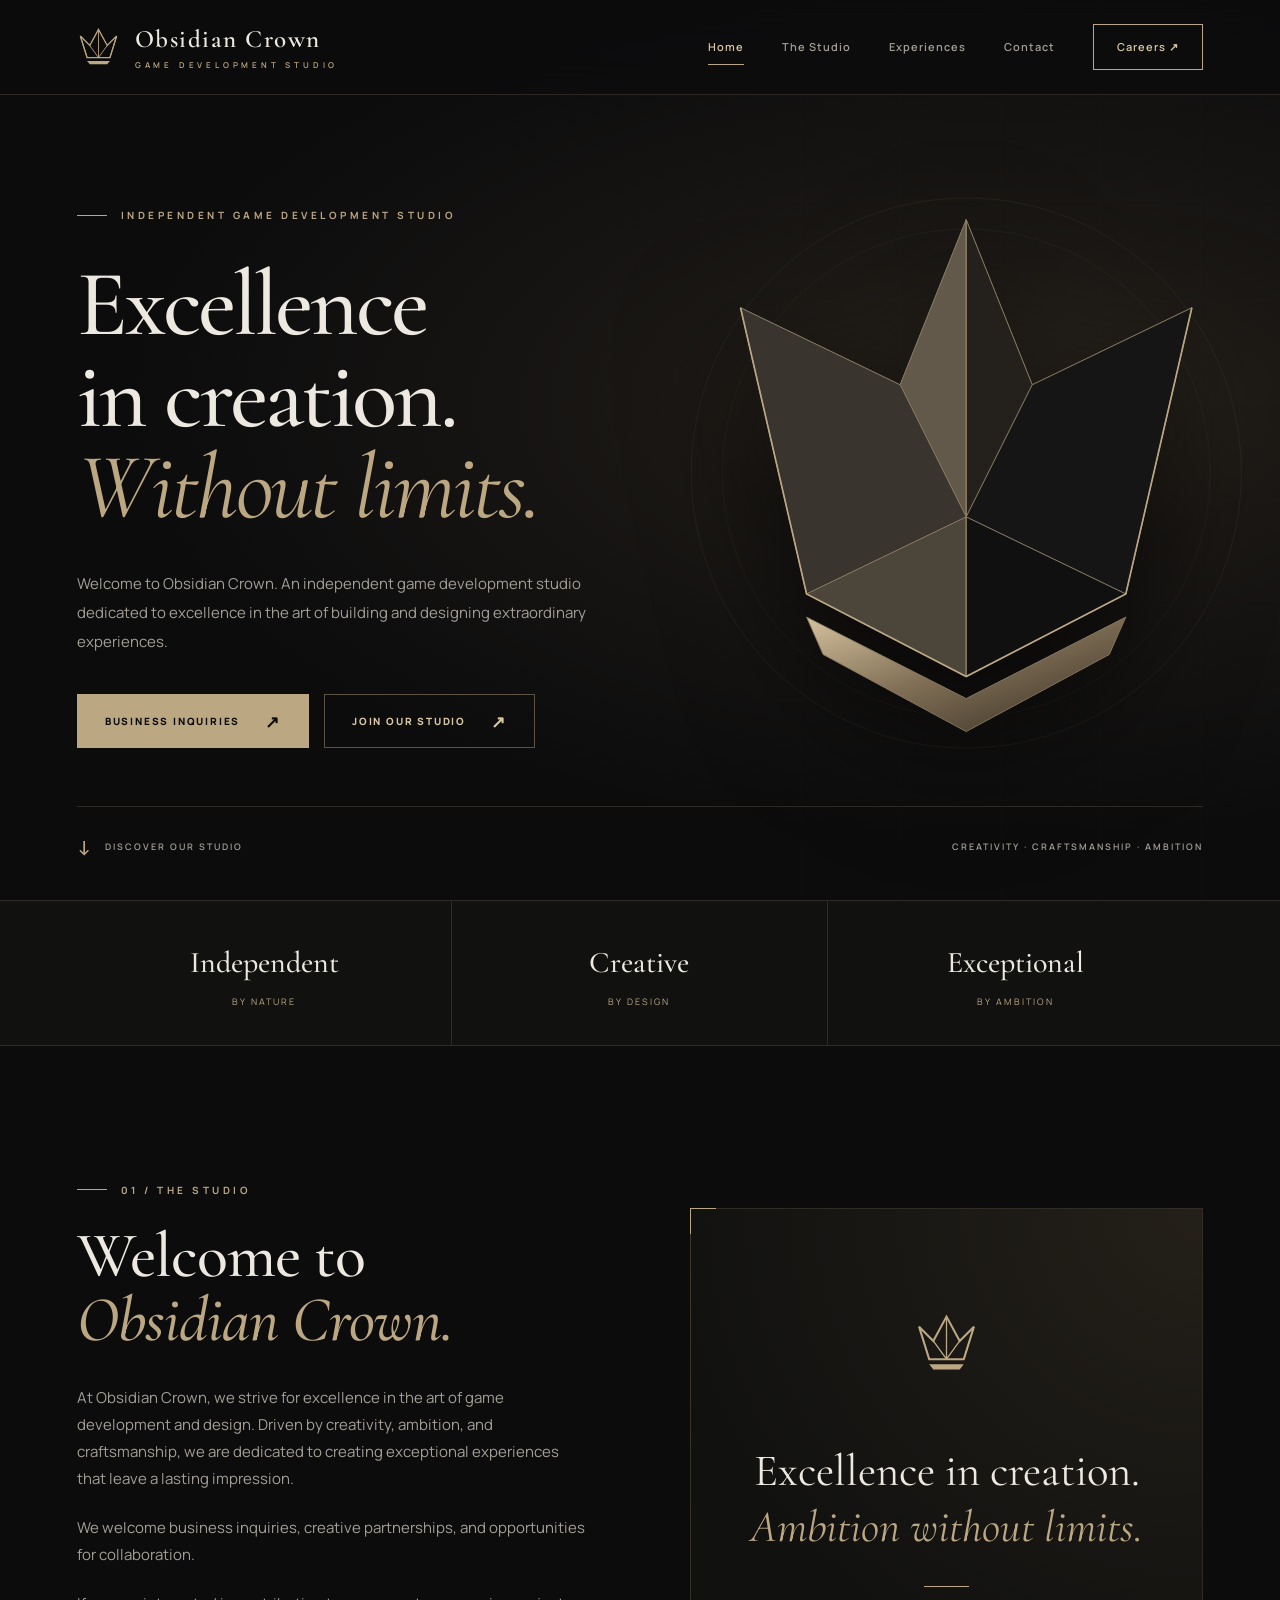
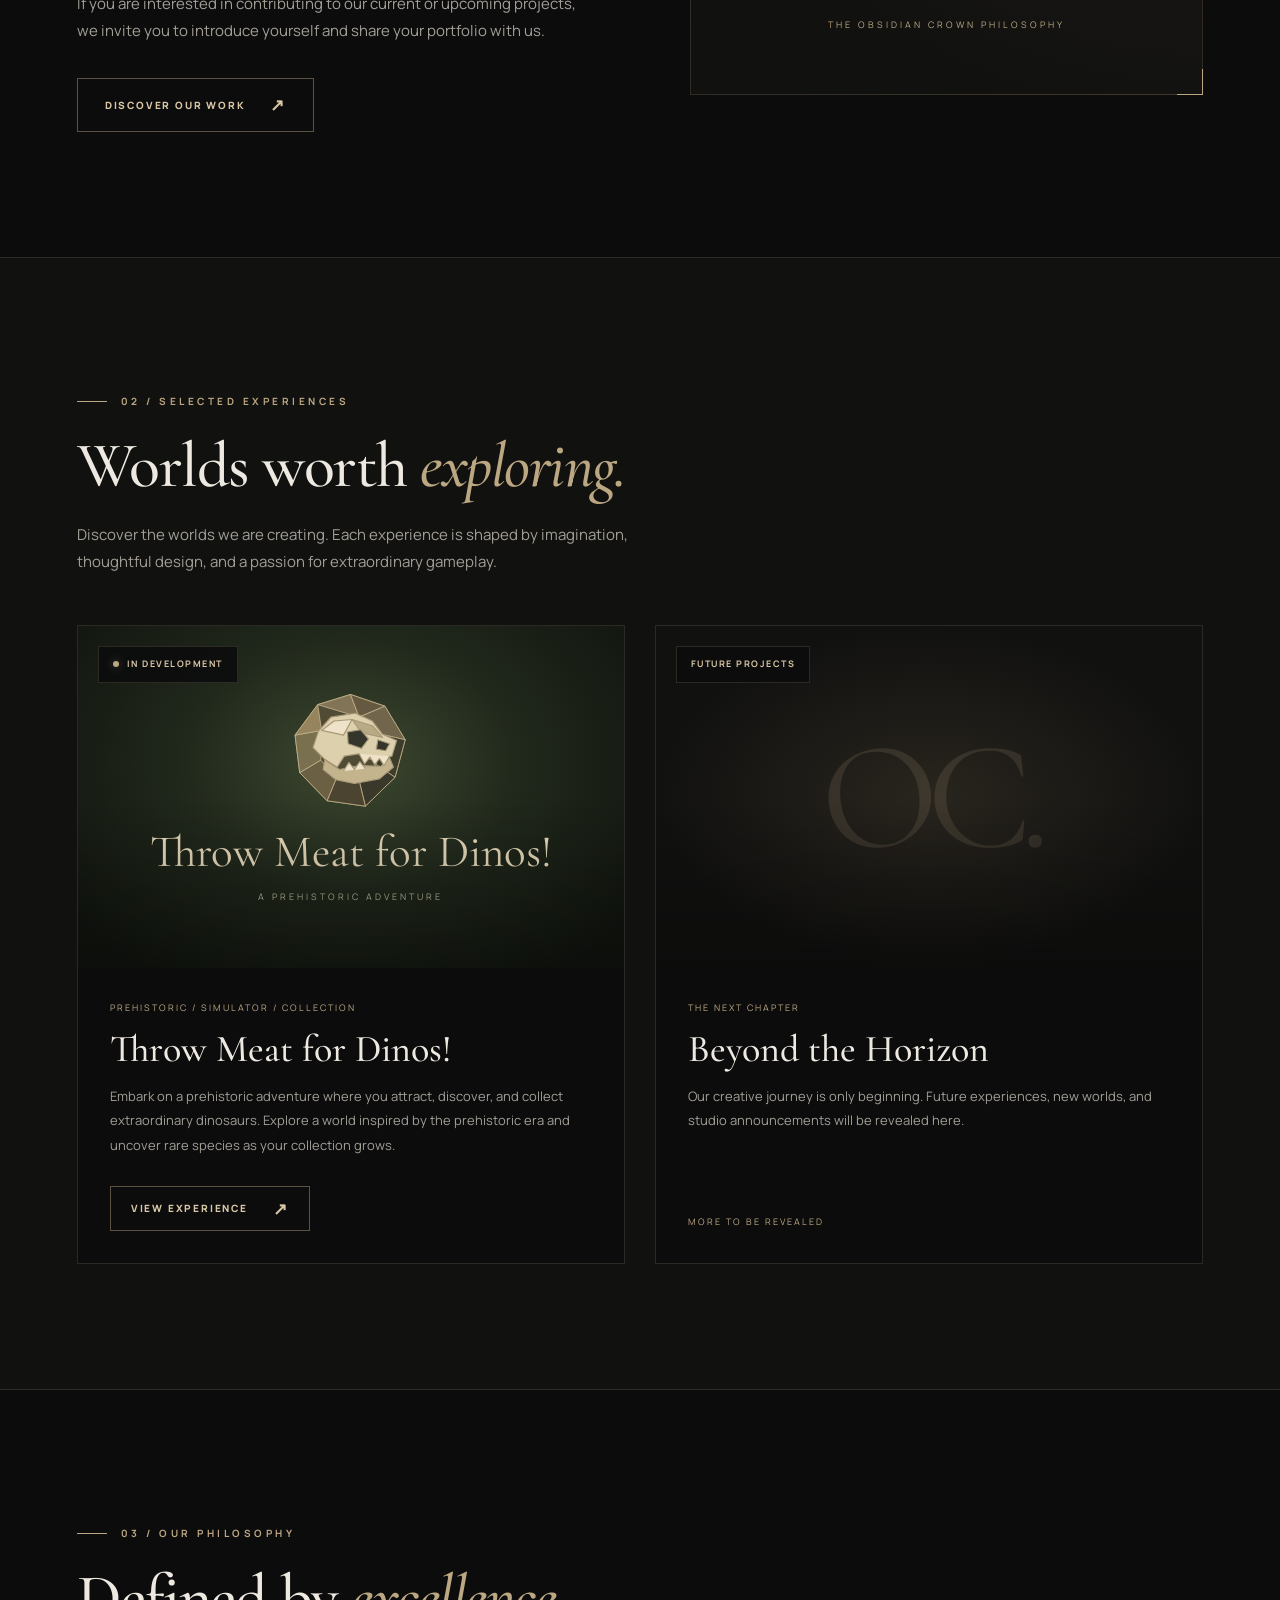
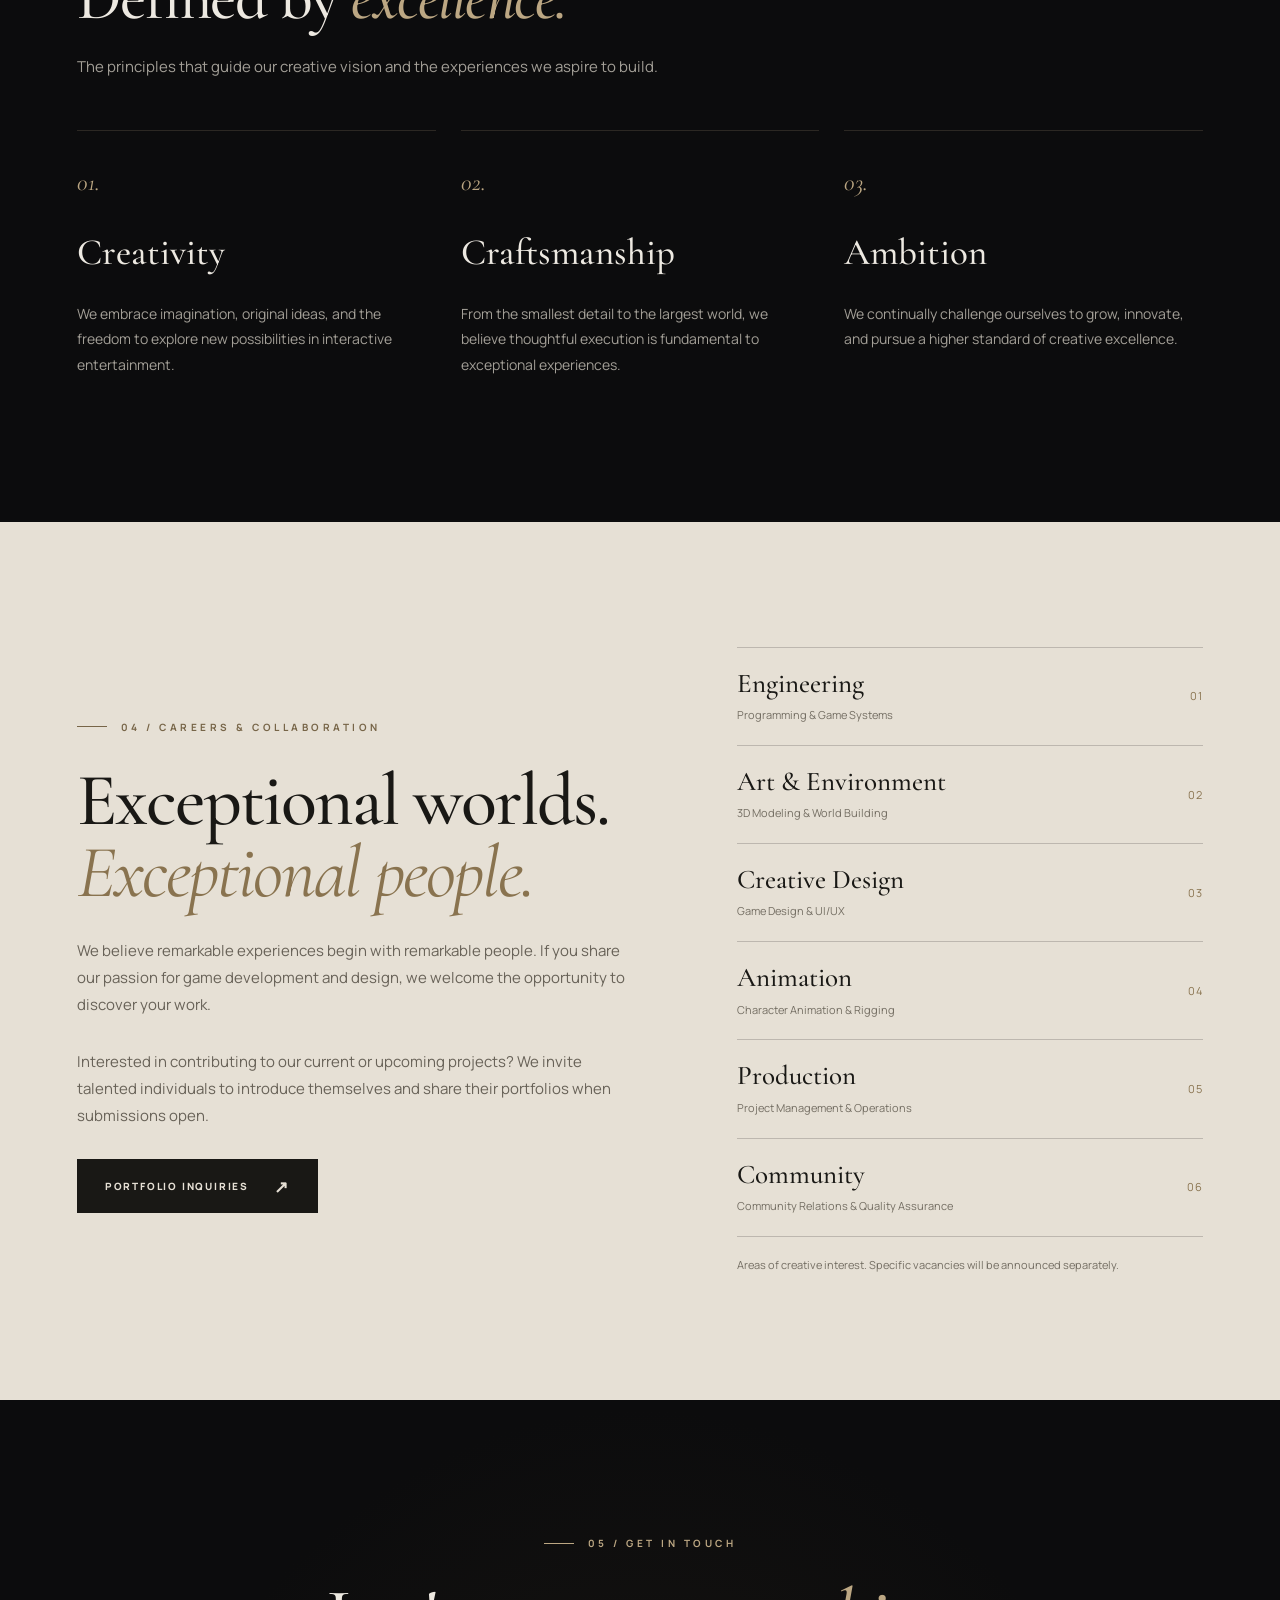
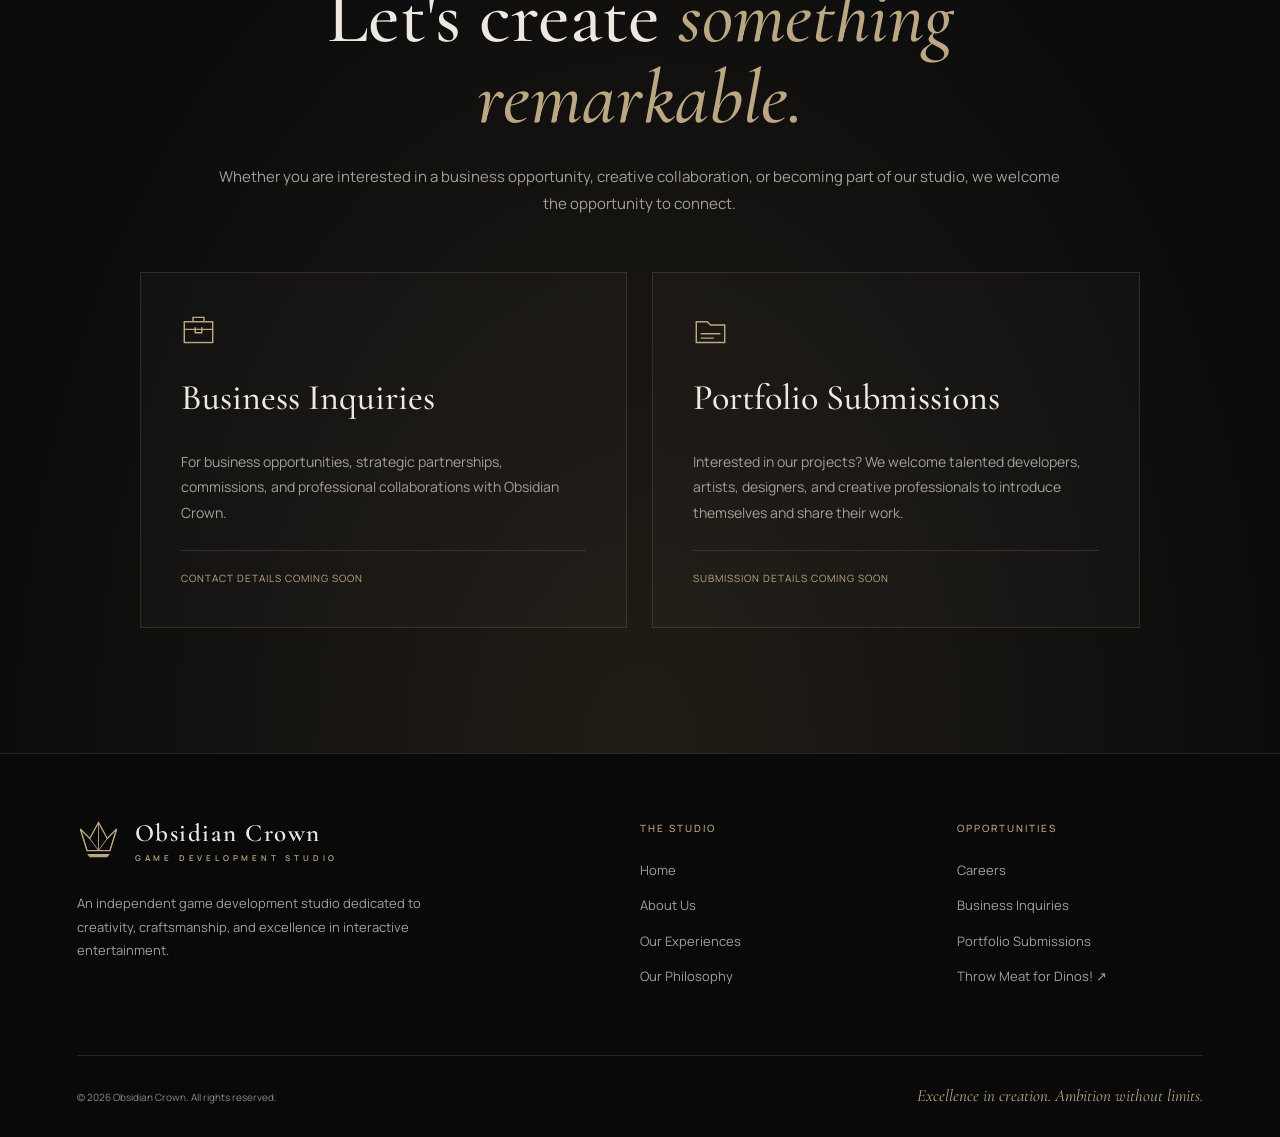
==== commit 255ccaa6: "Update index.html" ====
--- a/index.html
+++ b/index.html
@@ -5,8 +5,7 @@
     <meta charset="UTF-8">
     <meta name="viewport" content="width=device-width, initial-scale=1.0">
 
-    <meta name="description" content="Obsidian Crown is an independent game development studio dedicated to excellence in game development, design and creative collaboration.">
-
+    <meta name="description" content="Obsidian Crown is an independent game development studio dedicated to excellence in game development, design, and creative collaboration.">
     <meta name="theme-color" content="#0C0C0D">
 
     <meta property="og:title" content="Obsidian Crown — Independent Game Studio">
@@ -17,7 +16,6 @@
     <title>Obsidian Crown — Excellence in Creation</title>
 
     <link rel="canonical" href="https://obsidiancrown.org/">
-
     <link rel="preconnect" href="https://fonts.googleapis.com">
     <link rel="preconnect" href="https://fonts.gstatic.com" crossorigin>
 
@@ -91,9 +89,27 @@
             display: block;
         }
 
+        img {
+            display: block;
+            max-width: 100%;
+        }
+
+        h1, h2, h3 {
+            font-family: var(--heading);
+            font-weight: 500;
+        }
+
         .container {
             width: min(1320px, 88%);
             margin-inline: auto;
+        }
+
+        .gold {
+            color: var(--gold);
+        }
+
+        .italic {
+            font-style: italic;
         }
 
         .eyebrow {
@@ -111,20 +127,7 @@
             content: "";
             width: 30px;
             height: 1px;
-            background: var(--gold);
-        }
-
-        h1, h2, h3 {
-            font-family: var(--heading);
-            font-weight: 500;
-        }
-
-        .gold {
-            color: var(--gold);
-        }
-
-        .italic {
-            font-style: italic;
+            background: currentColor;
         }
 
         .button {
@@ -162,7 +165,7 @@
         }
 
         .button-outline {
-            border-color: rgba(188,167,131,.45);
+            border-color: rgba(188, 167, 131, .45);
             color: var(--gold-light);
         }
 
@@ -172,6 +175,17 @@
             border-color: var(--gold);
         }
 
+        .button-dark {
+            background: #191815;
+            color: #E6E0D5;
+            border-color: #191815;
+        }
+
+        .button-dark:hover {
+            background: #3D3528;
+            border-color: #3D3528;
+        }
+
         .arrow {
             font-size: 17px;
             line-height: 1;
@@ -181,14 +195,14 @@
             position: fixed;
             inset: 0 0 auto;
             z-index: 1000;
-            background: rgba(12,12,13,.86);
+            background: rgba(12, 12, 13, .86);
             border-bottom: 1px solid var(--border);
             backdrop-filter: blur(20px);
             transition: background .3s;
         }
 
         header.scrolled {
-            background: rgba(12,12,13,.98);
+            background: rgba(12, 12, 13, .98);
         }
 
         .navbar {
@@ -264,7 +278,8 @@
             transition: width .3s;
         }
 
-        nav a:hover::after {
+        nav a:hover::after,
+        nav a.active::after {
             width: 100%;
         }
 
@@ -320,12 +335,12 @@
             opacity: .3;
             background-image:
                 linear-gradient(
-                    rgba(188,167,131,.035) 1px,
+                    rgba(188, 167, 131, .035) 1px,
                     transparent 1px
                 ),
                 linear-gradient(
                     90deg,
-                    rgba(188,167,131,.035) 1px,
+                    rgba(188, 167, 131, .035) 1px,
                     transparent 1px
                 );
             background-size: 100px 100px;
@@ -376,7 +391,7 @@
 
         .hero-crown {
             width: 100%;
-            filter: drop-shadow(0 30px 60px rgba(0,0,0,.6));
+            filter: drop-shadow(0 30px 60px rgba(0, 0, 0, .6));
             animation: crownFloat 9s ease-in-out infinite;
         }
 
@@ -384,6 +399,7 @@
             0%, 100% {
                 transform: translateY(0);
             }
+
             50% {
                 transform: translateY(-12px);
             }
@@ -393,7 +409,7 @@
             position: absolute;
             width: 100%;
             aspect-ratio: 1;
-            border: 1px solid rgba(188,167,131,.08);
+            border: 1px solid rgba(188, 167, 131, .08);
             border-radius: 50%;
             top: 50%;
             left: 50%;
@@ -405,7 +421,7 @@
             content: "";
             position: absolute;
             inset: 30px;
-            border: 1px solid rgba(188,167,131,.06);
+            border: 1px solid rgba(188, 167, 131, .06);
             border-radius: 50%;
         }
 
@@ -458,7 +474,6 @@
 
         .strip-item h3 {
             font-size: 30px;
-            color: var(--ivory);
         }
 
         .strip-item p {
@@ -586,38 +601,65 @@
         }
 
         .game-card {
+            display: flex;
+            flex-direction: column;
             border: 1px solid var(--border);
             background: var(--obsidian);
             overflow: hidden;
-            transition: border-color .35s;
+            transition:
+                border-color .35s,
+                transform .35s,
+                box-shadow .35s;
         }
 
         .game-card:hover {
             border-color: var(--gold);
+            transform: translateY(-5px);
+            box-shadow: 0 20px 50px rgba(0, 0, 0, .2);
         }
 
         .game-image {
             aspect-ratio: 16 / 10;
             position: relative;
             overflow: hidden;
-        }
-
+            background: #181B14;
+        }
+
+        .game-image img,
         .game-image svg {
             width: 100%;
             height: 100%;
-            transition: transform .7s;
-        }
-
+            object-fit: cover;
+            transition: transform .7s ease;
+        }
+
+        .game-card:hover .game-image img,
         .game-card:hover .game-image svg {
             transform: scale(1.045);
+        }
+
+        .game-image::after {
+            content: "";
+            position: absolute;
+            inset: 0;
+            background: linear-gradient(
+                to top,
+                rgba(0, 0, 0, .3),
+                transparent 50%
+            );
+            pointer-events: none;
         }
 
         .game-status {
             position: absolute;
             top: 20px;
             left: 20px;
-            padding: 8px 14px;
-            background: rgba(12,12,13,.85);
+            z-index: 3;
+            display: inline-flex;
+            align-items: center;
+            gap: 8px;
+            padding: 9px 14px;
+            background: rgba(12, 12, 13, .9);
             border: 1px solid var(--border);
             color: var(--gold-light);
             font-size: 9px;
@@ -626,7 +668,19 @@
             text-transform: uppercase;
         }
 
+        .status-dot {
+            width: 6px;
+            height: 6px;
+            border-radius: 50%;
+            background: var(--gold);
+            box-shadow: 0 0 10px rgba(188, 167, 131, .5);
+        }
+
         .game-details {
+            display: flex;
+            flex-direction: column;
+            flex: 1;
+            align-items: flex-start;
             padding: 32px;
         }
 
@@ -646,6 +700,68 @@
         .game-details p {
             color: var(--muted);
             font-size: 13px;
+            line-height: 1.9;
+        }
+
+        .game-actions {
+            display: flex;
+            flex-wrap: wrap;
+            gap: 12px;
+            margin-top: auto;
+            padding-top: 28px;
+        }
+
+        .game-link {
+            min-height: 45px;
+            padding: 12px 20px;
+        }
+
+        .game-fallback {
+            position: absolute;
+            inset: 0;
+            display: flex;
+            flex-direction: column;
+            align-items: center;
+            justify-content: center;
+            gap: 15px;
+            padding: 35px;
+            text-align: center;
+            background:
+                radial-gradient(
+                    ellipse at 50% 40%,
+                    #3D4930,
+                    #20271B 45%,
+                    #11150F 90%
+                );
+        }
+
+        .game-fallback svg {
+            width: 125px;
+            height: 125px;
+        }
+
+        .fallback-title {
+            font-family: var(--heading);
+            font-size: clamp(28px, 4vw, 45px);
+            line-height: 1;
+            color: #E4D8B9;
+        }
+
+        .fallback-subtitle {
+            color: #B6B79A;
+            font-size: 9px;
+            letter-spacing: 3px;
+            text-transform: uppercase;
+        }
+
+        .dino-thumbnail {
+            position: absolute;
+            inset: 0;
+            z-index: 1;
+        }
+
+        .dino-thumbnail[hidden] {
+            display: none;
         }
 
         .future-image {
@@ -660,11 +776,20 @@
                 );
         }
 
-        .future-image .future-monogram {
+        .future-monogram {
             font-family: var(--heading);
             font-size: clamp(80px, 12vw, 160px);
-            color: rgba(188,167,131,.15);
+            color: rgba(188, 167, 131, .15);
             letter-spacing: -12px;
+        }
+
+        .future-note {
+            margin-top: auto;
+            padding-top: 28px;
+            color: var(--gold);
+            font-size: 9px;
+            letter-spacing: 2px;
+            text-transform: uppercase;
         }
 
         .values-grid {
@@ -706,10 +831,6 @@
             color: #776548;
         }
 
-        .careers-section .eyebrow::before {
-            background: #776548;
-        }
-
         .careers-grid {
             display: grid;
             grid-template-columns: 1.1fr .9fr;
@@ -735,19 +856,8 @@
             margin-bottom: 30px;
         }
 
-        .button-dark {
-            background: #191815;
-            color: #E6E0D5;
-            border-color: #191815;
-        }
-
-        .button-dark:hover {
-            background: #3D3528;
-            border-color: #3D3528;
-        }
-
         .departments {
-            border-top: 1px solid rgba(25,24,21,.2);
+            border-top: 1px solid rgba(25, 24, 21, .2);
         }
 
         .department {
@@ -756,7 +866,7 @@
             justify-content: space-between;
             gap: 15px;
             padding: 20px 0;
-            border-bottom: 1px solid rgba(25,24,21,.2);
+            border-bottom: 1px solid rgba(25, 24, 21, .2);
         }
 
         .department h3 {
@@ -774,6 +884,12 @@
             color: #89734F;
             font-size: 11px;
             letter-spacing: 1px;
+        }
+
+        .department-caption {
+            margin-top: 18px;
+            color: #746E63;
+            font-size: 11px;
         }
 
         .contact-section {
@@ -812,7 +928,7 @@
         .contact-card {
             padding: 40px;
             border: 1px solid var(--border);
-            background: rgba(255,255,255,.015);
+            background: rgba(255, 255, 255, .015);
         }
 
         .contact-card h3 {
@@ -902,7 +1018,7 @@
             font-size: 17px;
         }
 
-        .reveal {
+        .animations-enabled .reveal {
             opacity: 0;
             transform: translateY(25px);
             transition:
@@ -910,7 +1026,7 @@
                 transform .8s ease;
         }
 
-        .reveal.visible {
+        .animations-enabled .reveal.visible {
             opacity: 1;
             transform: translateY(0);
         }
@@ -1050,7 +1166,7 @@
 
         @media (max-width: 450px) {
             .hero h1 {
-                font-size: 55px;
+                font-size: clamp(43px, 12vw, 55px);
             }
 
             .hero-buttons {
@@ -1072,10 +1188,23 @@
                 padding: 25px;
             }
 
+            .game-details h3 {
+                font-size: 32px;
+            }
+
             .footer-bottom {
                 flex-direction: column;
                 align-items: flex-start;
             }
+
+            .game-fallback svg {
+                width: 85px;
+                height: 85px;
+            }
+
+            .fallback-subtitle {
+                letter-spacing: 1.5px;
+            }
         }
 
         @media (prefers-reduced-motion: reduce) {
@@ -1088,7 +1217,7 @@
                 transition: none !important;
             }
 
-            .reveal {
+            .animations-enabled .reveal {
                 opacity: 1;
                 transform: none;
             }
@@ -1098,29 +1227,53 @@
 
 <body>
 
+<svg xmlns="http://www.w3.org/2000/svg"
+     width="0"
+     height="0"
+     style="position:absolute"
+     aria-hidden="true">
+
+    <symbol id="crown-logo" viewBox="0 0 64 64">
+
+        <path d="M5 15L19 29L32 5L45 29L59 15L49 47H15Z"
+              fill="none"
+              stroke="#BCA783"
+              stroke-width="2"/>
+
+        <path d="M32 5V47M19 29L32 47L45 29M5 15L15 47M59 15L49 47"
+              fill="none"
+              stroke="#BCA783"
+              stroke-width="1.3"/>
+
+        <path d="M15 52H49L45 57H19Z"
+              fill="#BCA783"/>
+
+    </symbol>
+
+</svg>
+
 <header id="header">
+
     <div class="container navbar">
 
-        <a href="#home" class="brand" aria-label="Obsidian Crown home">
-
-            <svg class="brand-mark" viewBox="0 0 64 64" aria-hidden="true">
-                <path d="M5 15L19 29L32 5L45 29L59 15L49 47H15Z"
-                      fill="none"
-                      stroke="#BCA783"
-                      stroke-width="2"/>
-
-                <path d="M32 5V47M19 29L32 47L45 29M5 15L15 47M59 15L49 47"
-                      fill="none"
-                      stroke="#BCA783"
-                      stroke-width="1.3"/>
-
-                <path d="M15 52H49L45 57H19Z"
-                      fill="#BCA783"/>
+        <a href="#home"
+           class="brand"
+           aria-label="Obsidian Crown home">
+
+            <svg class="brand-mark" aria-hidden="true">
+                <use href="#crown-logo"/>
             </svg>
 
             <div class="brand-text">
-                <span class="brand-name">Obsidian Crown</span>
-                <span class="brand-subtitle">GAME DEVELOPMENT STUDIO</span>
+
+                <span class="brand-name">
+                    Obsidian Crown
+                </span>
+
+                <span class="brand-subtitle">
+                    GAME DEVELOPMENT STUDIO
+                </span>
+
             </div>
 
         </a>
@@ -1130,20 +1283,39 @@
                 aria-label="Toggle navigation"
                 aria-controls="navigation"
                 aria-expanded="false">
+
             <span></span>
             <span></span>
             <span></span>
+
         </button>
 
-        <nav id="navigation">
-            <a href="#home" class="active">Home</a>
-            <a href="#studio">The Studio</a>
-            <a href="#experiences">Experiences</a>
-            <a href="#contact">Contact</a>
-            <a href="#careers" class="nav-careers">Careers ↗</a>
+        <nav id="navigation" aria-label="Main navigation">
+
+            <a href="#home" class="active">
+                Home
+            </a>
+
+            <a href="#studio">
+                The Studio
+            </a>
+
+            <a href="#experiences">
+                Experiences
+            </a>
+
+            <a href="#contact">
+                Contact
+            </a>
+
+            <a href="#careers" class="nav-careers">
+                Careers ↗
+            </a>
+
         </nav>
 
     </div>
+
 </header>
 
 <main>
@@ -1157,18 +1329,28 @@
             <svg class="hero-crown" viewBox="0 0 500 520">
 
                 <defs>
-                    <linearGradient id="metal" x1="0" y1="0" x2="1" y2="1">
+
+                    <linearGradient id="metal"
+                                    x1="0" y1="0"
+                                    x2="1" y2="1">
+
                         <stop offset="0%" stop-color="#736B5D"/>
                         <stop offset="35%" stop-color="#39352F"/>
                         <stop offset="70%" stop-color="#171615"/>
                         <stop offset="100%" stop-color="#080808"/>
+
                     </linearGradient>
 
-                    <linearGradient id="edge" x1="0" y1="0" x2="1" y2="1">
+                    <linearGradient id="edge"
+                                    x1="0" y1="0"
+                                    x2="1" y2="1">
+
                         <stop offset="0%" stop-color="#D4C19D"/>
                         <stop offset="45%" stop-color="#827157"/>
                         <stop offset="100%" stop-color="#31291F"/>
+
                     </linearGradient>
+
                 </defs>
 
                 <g stroke="#8A7B64" stroke-width="0.8">
@@ -1208,6 +1390,7 @@
                           stroke-width="1.5"/>
 
                 </g>
+
             </svg>
 
         </div>
@@ -1227,22 +1410,30 @@
                 </h1>
 
                 <p class="hero-description">
+
                     Welcome to Obsidian Crown. An independent
                     game development studio dedicated to
                     excellence in the art of building and
                     designing extraordinary experiences.
+
                 </p>
 
                 <div class="hero-buttons">
 
-                    <a href="#contact" class="button button-primary">
+                    <a href="#business-inquiries"
+                       class="button button-primary">
+
                         Business Inquiries
                         <span class="arrow">↗</span>
+
                     </a>
 
-                    <a href="#careers" class="button button-outline">
+                    <a href="#careers"
+                       class="button button-outline">
+
                         Join Our Studio
                         <span class="arrow">↗</span>
+
                     </a>
 
                 </div>
@@ -1254,8 +1445,10 @@
         <div class="hero-bottom">
 
             <a href="#studio" class="scroll-link">
+
                 <span>↓</span>
                 Discover Our Studio
+
             </a>
 
             <span>
@@ -1271,18 +1464,24 @@
         <div class="container strip-grid">
 
             <div class="strip-item">
+
                 <h3>Independent</h3>
                 <p>By Nature</p>
+
             </div>
 
             <div class="strip-item">
+
                 <h3>Creative</h3>
                 <p>By Design</p>
+
             </div>
 
             <div class="strip-item">
+
                 <h3>Exceptional</h3>
                 <p>By Ambition</p>
+
             </div>
 
         </div>
@@ -1300,63 +1499,67 @@
                 </span>
 
                 <h2>
+
                     Welcome to<br>
+
                     <span class="gold italic">
                         Obsidian Crown.
                     </span>
+
                 </h2>
 
                 <p>
+
                     At Obsidian Crown, we strive for excellence
                     in the art of game development and design.
                     Driven by creativity, ambition, and craftsmanship,
                     we are dedicated to creating exceptional
                     experiences that leave a lasting impression.
+
                 </p>
 
                 <p>
+
                     We welcome business inquiries, creative
                     partnerships, and opportunities for collaboration.
+
                 </p>
 
                 <p>
+
                     If you are interested in contributing to our
                     current or upcoming projects, we invite you
                     to introduce yourself and share your portfolio
                     with us.
+
                 </p>
 
-                <a href="#experiences" class="button button-outline">
+                <a href="#experiences"
+                   class="button button-outline">
+
                     Discover Our Work
                     <span class="arrow">↗</span>
+
                 </a>
 
             </div>
 
             <div class="manifesto reveal">
 
-                <svg class="manifesto-mark"
-                     viewBox="0 0 64 64"
-                     aria-hidden="true">
-
-                    <path d="M5 15L19 29L32 5L45 29L59 15L49 47H15Z"
-                          fill="none"
-                          stroke="#BCA783"
-                          stroke-width="1.5"/>
-
-                    <path d="M32 5V47M19 29L32 47L45 29M15 54H49"
-                          fill="none"
-                          stroke="#BCA783"
-                          stroke-width="1.5"/>
-
+                <svg class="manifesto-mark" aria-hidden="true">
+                    <use href="#crown-logo"/>
                 </svg>
 
                 <blockquote>
+
                     Excellence in creation.
+
                     <br>
+
                     <span class="gold italic">
                         Ambition without limits.
                     </span>
+
                 </blockquote>
 
                 <div class="manifesto-divider"></div>
@@ -1371,7 +1574,8 @@
 
     </section>
 
-    <section class="content-section games-section" id="experiences">
+    <section class="content-section games-section"
+             id="experiences">
 
         <div class="container">
 
@@ -1382,15 +1586,19 @@
                 </span>
 
                 <h2>
+
                     Worlds worth
                     <span class="gold italic">exploring.</span>
+
                 </h2>
 
                 <p>
+
                     Discover the worlds we are creating.
                     Each experience is shaped by imagination,
                     thoughtful design, and a passion for
                     extraordinary gameplay.
+
                 </p>
 
             </div>
@@ -1401,63 +1609,103 @@
 
                     <div class="game-image">
 
-                        <svg viewBox="0 0 800 500"
-                             preserveAspectRatio="xMidYMid slice"
+                        <div class="game-fallback"
                              aria-hidden="true">
 
-                            <defs>
-                                <radialGradient id="dungeonSky">
-                                    <stop stop-color="#383078"/>
-                                    <stop offset="1" stop-color="#09091D"/>
-                                </radialGradient>
-
-                                <linearGradient id="dungeonGround"
-                                                x1="0" y1="0"
-                                                x2="0" y2="1">
-                                    <stop stop-color="#30294C"/>
-                                    <stop offset="1" stop-color="#101020"/>
-                                </linearGradient>
-                            </defs>
-
-                            <rect width="800" height="500"
-                                  fill="url(#dungeonSky)"/>
-
-                            <circle cx="400" cy="190" r="110"
-                                    fill="#6655BB" opacity=".14"/>
-
-                            <g fill="#17172C">
-
-                                <path d="M0 500V120H45V80L80 10L115 80V120H160V500Z"/>
-
-                                <path d="M640 500V120H685V80L720 10L755 80V120H800V500Z"/>
-
-                                <path d="M140 500V220Q400 -80 660 220V500H595V235Q400 10 205 235V500Z"/>
-
-                            </g>
-
-                            <g fill="#8B6DFF">
-                                <path d="M80 150L95 180L80 210L65 180Z"/>
-                                <path d="M720 150L735 180L720 210L705 180Z"/>
-                                <path d="M400 170L430 235L400 300L370 235Z"/>
-                            </g>
-
-                            <path d="M0 500L400 320L800 500Z"
-                                  fill="url(#dungeonGround)"/>
-
-                            <g fill="#302A66">
-                                <path d="M50 500L100 340L145 500Z"/>
-                                <path d="M100 500L180 390L205 500Z"/>
-                                <path d="M590 500L640 355L685 500Z"/>
-                                <path d="M680 500L755 325L790 500Z"/>
-                            </g>
-
-                            <path d="M300 500L400 350L500 500Z"
-                                  fill="#4B4265"/>
-
-                        </svg>
+                            <svg viewBox="0 0 160 160">
+
+                                <g stroke="#C7B58C"
+                                   stroke-width="1"
+                                   stroke-linejoin="round">
+
+                                    <path d="M80 7L124 22L150 65L137 113L99 150L50 143L15 107L9 59L38 20Z"
+                                          fill="#514B36"/>
+
+                                    <path d="M80 7L91 36L38 20Z"
+                                          fill="#827557"/>
+
+                                    <path d="M80 7L124 22L91 36Z"
+                                          fill="#655A41"/>
+
+                                    <path d="M124 22L150 65L115 57L91 36Z"
+                                          fill="#71664B"/>
+
+                                    <path d="M150 65L137 113L113 97L115 57Z"
+                                          fill="#3C3C2B"/>
+
+                                    <path d="M137 113L99 150L91 117L113 97Z"
+                                          fill="#39382A"/>
+
+                                    <path d="M99 150L50 143L62 114L91 117Z"
+                                          fill="#4A4430"/>
+
+                                    <path d="M50 143L15 107L42 91L62 114Z"
+                                          fill="#6B6044"/>
+
+                                    <path d="M15 107L9 59L43 53L42 91Z"
+                                          fill="#79704F"/>
+
+                                    <path d="M9 59L38 20L43 53Z"
+                                          fill="#96845F"/>
+
+                                </g>
+
+                                <g stroke="#A89A78"
+                                   stroke-width="1.5"
+                                   stroke-linejoin="round">
+
+                                    <path d="M39 54L55 36L86 31L108 41L121 58L139 66L133 86L106 90L90 83L72 86L63 100L47 90L32 75Z"
+                                          fill="#DDD0AD"/>
+
+                                    <path d="M43 53L59 41L82 39L71 59Z"
+                                          fill="#EEE3C9"/>
+
+                                    <path d="M82 39L108 47L121 62L94 56Z"
+                                          fill="#B9AA86"/>
+
+                                    <path d="M76 55L93 52L103 64L94 76L77 70Z"
+                                          fill="#34362B"/>
+
+                                    <path d="M115 65L130 70L125 79L113 77Z"
+                                          fill="#34362B"/>
+
+                                    <path d="M47 91L66 103L91 98L119 99L130 88L135 100L117 115L85 121L61 116L45 103Z"
+                                          fill="#C4B48D"/>
+
+                                    <path d="M91 83L98 96L105 87L111 97L117 89L123 98L130 86"
+                                          fill="#EEE3C9"/>
+
+                                    <path d="M71 105L78 94L85 103L92 93L99 102"
+                                          fill="#EEE3C9"/>
+
+                                </g>
+
+                            </svg>
+
+                            <span class="fallback-title">
+                                Throw Meat for Dinos!
+                            </span>
+
+                            <span class="fallback-subtitle">
+                                A Prehistoric Adventure
+                            </span>
+
+                        </div>
+
+                        <img
+                            id="dinoThumbnail"
+                            class="dino-thumbnail"
+                            src="assets/throw-meat-for-dinos.jpg"
+                            alt="Throw Meat for Dinos game artwork"
+                            loading="lazy"
+                            hidden
+                        >
 
                         <span class="game-status">
+
+                            <span class="status-dot"></span>
                             In Development
+
                         </span>
 
                     </div>
@@ -1465,17 +1713,35 @@
                     <div class="game-details">
 
                         <span class="game-category">
-                            Fantasy / Roleplaying
+                            Prehistoric / Simulator / Collection
                         </span>
 
-                        <h3>Golden Times Dungeons</h3>
+                        <h3>Throw Meat for Dinos!</h3>
 
                         <p>
-                            Venture into mysterious worlds,
-                            confront formidable enemies,
-                            and discover legendary equipment
-                            in an immersive dungeon adventure.
+
+                            Embark on a prehistoric adventure
+                            where you attract, discover, and
+                            collect extraordinary dinosaurs.
+                            Explore a world inspired by the
+                            prehistoric era and uncover rare
+                            species as your collection grows.
+
                         </p>
+
+                        <div class="game-actions">
+
+                            <a href="https://www.roblox.com/games/97838462286552/Throw-Meat-for-Dinos-Assets"
+                               class="button button-outline game-link"
+                               target="_blank"
+                               rel="noopener noreferrer">
+
+                                View Experience
+                                <span class="arrow">↗</span>
+
+                            </a>
+
+                        </div>
 
                     </div>
 
@@ -1504,10 +1770,17 @@
                         <h3>Beyond the Horizon</h3>
 
                         <p>
-                            Our creative journey continues.
-                            Future experiences and studio
-                            announcements will be revealed here.
+
+                            Our creative journey is only beginning.
+                            Future experiences, new worlds, and
+                            studio announcements will be
+                            revealed here.
+
                         </p>
+
+                        <div class="future-note">
+                            More to be revealed
+                        </div>
 
                     </div>
 
@@ -1530,13 +1803,17 @@
                 </span>
 
                 <h2>
+
                     Defined by
                     <span class="gold italic">excellence.</span>
+
                 </h2>
 
                 <p>
+
                     The principles that guide our creative vision
                     and the experiences we aspire to build.
+
                 </p>
 
             </div>
@@ -1550,9 +1827,11 @@
                     <h3>Creativity</h3>
 
                     <p>
+
                         We embrace imagination, original ideas,
                         and the freedom to explore new possibilities
                         in interactive entertainment.
+
                     </p>
 
                 </article>
@@ -1564,9 +1843,11 @@
                     <h3>Craftsmanship</h3>
 
                     <p>
+
                         From the smallest detail to the largest
                         world, we believe thoughtful execution
                         is fundamental to exceptional experiences.
+
                     </p>
 
                 </article>
@@ -1578,9 +1859,11 @@
                     <h3>Ambition</h3>
 
                     <p>
+
                         We continually challenge ourselves
                         to grow, innovate, and pursue a higher
                         standard of creative excellence.
+
                     </p>
 
                 </article>
@@ -1591,7 +1874,8 @@
 
     </section>
 
-    <section class="content-section careers-section" id="careers">
+    <section class="content-section careers-section"
+             id="careers">
 
         <div class="container careers-grid">
 
@@ -1602,23 +1886,32 @@
                 </span>
 
                 <h2>
+
                     Exceptional worlds.
+
                     <br>
+
                     <em>Exceptional people.</em>
+
                 </h2>
 
                 <p>
+
                     We believe remarkable experiences begin
                     with remarkable people. If you share our
                     passion for game development and design,
                     we welcome the opportunity to discover
                     your work.
+
                 </p>
 
                 <p>
+
                     Interested in contributing to our current
-                    or upcoming projects? Introduce yourself
-                    and share your portfolio when submissions open.
+                    or upcoming projects? We invite talented
+                    individuals to introduce themselves and
+                    share their portfolios when submissions open.
+
                 </p>
 
                 <a href="#portfolio-inquiries"
@@ -1631,55 +1924,96 @@
 
             </div>
 
-            <div class="departments reveal">
-
-                <div class="department">
-                    <div>
-                        <h3>Engineering</h3>
-                        <p>Programming & Game Systems</p>
+            <div class="reveal">
+
+                <div class="departments">
+
+                    <div class="department">
+
+                        <div>
+
+                            <h3>Engineering</h3>
+                            <p>Programming & Game Systems</p>
+
+                        </div>
+
+                        <span class="department-number">01</span>
+
                     </div>
-                    <span class="department-number">01</span>
+
+                    <div class="department">
+
+                        <div>
+
+                            <h3>Art & Environment</h3>
+                            <p>3D Modeling & World Building</p>
+
+                        </div>
+
+                        <span class="department-number">02</span>
+
+                    </div>
+
+                    <div class="department">
+
+                        <div>
+
+                            <h3>Creative Design</h3>
+                            <p>Game Design & UI/UX</p>
+
+                        </div>
+
+                        <span class="department-number">03</span>
+
+                    </div>
+
+                    <div class="department">
+
+                        <div>
+
+                            <h3>Animation</h3>
+                            <p>Character Animation & Rigging</p>
+
+                        </div>
+
+                        <span class="department-number">04</span>
+
+                    </div>
+
+                    <div class="department">
+
+                        <div>
+
+                            <h3>Production</h3>
+                            <p>Project Management & Operations</p>
+
+                        </div>
+
+                        <span class="department-number">05</span>
+
+                    </div>
+
+                    <div class="department">
+
+                        <div>
+
+                            <h3>Community</h3>
+                            <p>Community Relations & Quality Assurance</p>
+
+                        </div>
+
+                        <span class="department-number">06</span>
+
+                    </div>
+
                 </div>
 
-                <div class="department">
-                    <div>
-                        <h3>Art & Environment</h3>
-                        <p>3D Modeling & World Building</p>
-                    </div>
-                    <span class="department-number">02</span>
-                </div>
-
-                <div class="department">
-                    <div>
-                        <h3>Creative Design</h3>
-                        <p>Game Design & UI/UX</p>
-                    </div>
-                    <span class="department-number">03</span>
-                </div>
-
-                <div class="department">
-                    <div>
-                        <h3>Animation</h3>
-                        <p>Character Animation & Rigging</p>
-                    </div>
-                    <span class="department-number">04</span>
-                </div>
-
-                <div class="department">
-                    <div>
-                        <h3>Production</h3>
-                        <p>Project Management & Operations</p>
-                    </div>
-                    <span class="department-number">05</span>
-                </div>
-
-                <div class="department">
-                    <div>
-                        <h3>Community</h3>
-                        <p>Community Relations & Quality Assurance</p>
-                    </div>
-                    <span class="department-number">06</span>
-                </div>
+                <p class="department-caption">
+
+                    Areas of creative interest.
+                    Specific vacancies will be announced separately.
+
+                </p>
 
             </div>
 
@@ -1687,7 +2021,8 @@
 
     </section>
 
-    <section class="content-section contact-section" id="contact">
+    <section class="content-section contact-section"
+             id="contact">
 
         <div class="container">
 
@@ -1698,15 +2033,22 @@
                 </span>
 
                 <h2>
+
                     Let's create
-                    <span class="gold italic">something remarkable.</span>
+
+                    <span class="gold italic">
+                        something remarkable.
+                    </span>
+
                 </h2>
 
                 <p>
+
                     Whether you are interested in a business
                     opportunity, creative collaboration, or
                     becoming part of our studio, we welcome
                     the opportunity to connect.
+
                 </p>
 
             </div>
@@ -1723,7 +2065,8 @@
                          stroke-width="1.3"
                          aria-hidden="true">
 
-                        <rect x="3" y="8" width="26" height="19"/>
+                        <rect x="3" y="8"
+                              width="26" height="19"/>
 
                         <path d="M11 8V4H21V8M3 15H29M13 13V18H19V13"/>
 
@@ -1732,13 +2075,17 @@
                     <h3>Business Inquiries</h3>
 
                     <p>
+
                         For business opportunities, strategic
                         partnerships, commissions, and professional
                         collaborations with Obsidian Crown.
+
                     </p>
 
                     <div class="contact-note">
+
                         Contact details coming soon
+
                     </div>
 
                 </article>
@@ -1762,14 +2109,18 @@
                     <h3>Portfolio Submissions</h3>
 
                     <p>
+
                         Interested in our projects? We welcome
                         talented developers, artists, designers,
                         and creative professionals to introduce
                         themselves and share their work.
+
                     </p>
 
                     <div class="contact-note">
+
                         Submission details coming soon
+
                     </div>
 
                 </article>
@@ -1790,22 +2141,12 @@
 
             <div class="footer-brand">
 
-                <a href="#home" class="brand">
-
-                    <svg class="brand-mark"
-                         viewBox="0 0 64 64"
-                         aria-hidden="true">
-
-                        <path d="M5 15L19 29L32 5L45 29L59 15L49 47H15Z"
-                              fill="none"
-                              stroke="#BCA783"
-                              stroke-width="2"/>
-
-                        <path d="M32 5V47M19 29L32 47L45 29M15 54H49"
-                              fill="none"
-                              stroke="#BCA783"
-                              stroke-width="1.5"/>
-
+                <a href="#home"
+                   class="brand"
+                   aria-label="Obsidian Crown home">
+
+                    <svg class="brand-mark" aria-hidden="true">
+                        <use href="#crown-logo"/>
                     </svg>
 
                     <div class="brand-text">
@@ -1823,9 +2164,11 @@
                 </a>
 
                 <p class="footer-description">
+
                     An independent game development studio
                     dedicated to creativity, craftsmanship,
                     and excellence in interactive entertainment.
+
                 </p>
 
             </div>
@@ -1845,9 +2188,25 @@
 
                 <h3>Opportunities</h3>
 
-                <a href="#careers">Careers</a>
-                <a href="#business-inquiries">Business Inquiries</a>
-                <a href="#portfolio-inquiries">Portfolio Submissions</a>
+                <a href="#careers">
+                    Careers
+                </a>
+
+                <a href="#business-inquiries">
+                    Business Inquiries
+                </a>
+
+                <a href="#portfolio-inquiries">
+                    Portfolio Submissions
+                </a>
+
+                <a href="https://www.roblox.com/games/97838462286552/Throw-Meat-for-Dinos-Assets"
+                   target="_blank"
+                   rel="noopener noreferrer">
+
+                    Throw Meat for Dinos! ↗
+
+                </a>
 
             </div>
 
@@ -1856,12 +2215,16 @@
         <div class="footer-bottom">
 
             <span>
+
                 &copy; <span id="year">2026</span>
                 Obsidian Crown. All rights reserved.
+
             </span>
 
             <span class="footer-motto">
+
                 Excellence in creation. Ambition without limits.
+
             </span>
 
         </div>
@@ -1874,6 +2237,24 @@
     const header = document.getElementById("header");
     const menuToggle = document.getElementById("menuToggle");
     const navigation = document.getElementById("navigation");
+    const dinoThumbnail = document.getElementById("dinoThumbnail");
+
+    function showThumbnail() {
+        if (dinoThumbnail.naturalWidth > 0) {
+            dinoThumbnail.hidden = false;
+        }
+    }
+
+    function hideThumbnail() {
+        dinoThumbnail.hidden = true;
+    }
+
+    dinoThumbnail.addEventListener("load", showThumbnail);
+    dinoThumbnail.addEventListener("error", hideThumbnail);
+
+    if (dinoThumbnail.complete) {
+        showThumbnail();
+    }
 
     function closeMenu() {
         navigation.classList.remove("open");
@@ -1901,17 +2282,80 @@
         }
     });
 
-    function updateHeader() {
-        header.classList.toggle("scrolled", window.scrollY > 30);
+    window.addEventListener("resize", () => {
+        if (window.innerWidth > 800) {
+            closeMenu();
+        }
+    });
+
+    const navigationLinks = Array.from(
+        navigation.querySelectorAll("a")
+    );
+
+    const sections = Array.from(
+        document.querySelectorAll("main section[id]")
+    ).filter(section =>
+        navigationLinks.some(link =>
+            link.getAttribute("href") === "#" + section.id
+        )
+    );
+
+    let scrollPending = false;
+
+    function updateScrollState() {
+
+        header.classList.toggle(
+            "scrolled",
+            window.scrollY > 30
+        );
+
+        let currentSection = "home";
+
+        const offset =
+            window.scrollY + header.offsetHeight + 80;
+
+        sections.forEach(section => {
+
+            if (section.offsetTop <= offset) {
+                currentSection = section.id;
+            }
+
+        });
+
+        navigationLinks.forEach(link => {
+
+            const active =
+                link.getAttribute("href") === "#" + currentSection;
+
+            link.classList.toggle("active", active);
+
+            if (active) {
+                link.setAttribute("aria-current", "location");
+            } else {
+                link.removeAttribute("aria-current");
+            }
+
+        });
+
+        scrollPending = false;
+
     }
 
-    window.addEventListener("scroll", updateHeader, {
+    window.addEventListener("scroll", () => {
+
+        if (!scrollPending) {
+            scrollPending = true;
+            requestAnimationFrame(updateScrollState);
+        }
+
+    }, {
         passive: true
     });
 
-    updateHeader();
-
-    const revealElements = document.querySelectorAll(".reveal");
+    updateScrollState();
+
+    const revealElements =
+        document.querySelectorAll(".reveal");
 
     const reducedMotion = window.matchMedia(
         "(prefers-reduced-motion: reduce)"
@@ -1919,83 +2363,43 @@
 
     if ("IntersectionObserver" in window && !reducedMotion) {
 
-        const revealObserver = new IntersectionObserver(entries => {
-
-            entries.forEach(entry => {
-
-                if (entry.isIntersecting) {
-                    entry.target.classList.add("visible");
-                    revealObserver.unobserve(entry.target);
-                }
-
+        const revealObserver =
+            new IntersectionObserver(entries => {
+
+                entries.forEach(entry => {
+
+                    if (entry.isIntersecting) {
+
+                        entry.target.classList.add("visible");
+
+                        revealObserver.unobserve(entry.target);
+
+                    }
+
+                });
+
+            }, {
+                threshold: 0.05
             });
 
-        }, {
-            threshold: 0.08
-        });
+        document.body.classList.add("animations-enabled");
 
         revealElements.forEach(element => {
             revealObserver.observe(element);
         });
 
-    } else {
-
-        revealElements.forEach(element => {
-            element.classList.add("visible");
-        });
-
     }
-
-    const sections = Array.from(
-        document.querySelectorAll("main section[id]")
-    );
-
-    const navigationLinks = Array.from(
-        navigation.querySelectorAll("a")
-    );
-
-    function updateActiveNavigation() {
-
-        let currentSection = "home";
-        const offset = window.scrollY + 160;
-
-        sections.forEach(section => {
-
-            if (section.offsetTop <= offset) {
-                currentSection = section.id;
-            }
-
-        });
-
-        navigationLinks.forEach(link => {
-
-            link.classList.toggle(
-                "active",
-                link.getAttribute("href") === "#" + currentSection
-            );
-
-        });
-
-    }
-
-    window.addEventListener("scroll", updateActiveNavigation, {
-        passive: true
-    });
-
-    updateActiveNavigation();
 
     document.getElementById("year").textContent =
         new Date().getFullYear();
 </script>
 
 <noscript>
+
     <style>
-        .reveal {
-            opacity: 1 !important;
-            transform: none !important;
-        }
 
         @media (max-width: 800px) {
+
             header {
                 position: relative;
             }
@@ -2013,8 +2417,11 @@
             .menu-toggle {
                 display: none;
             }
-        }
+
+        }
+
     </style>
+
 </noscript>
 
 </body>
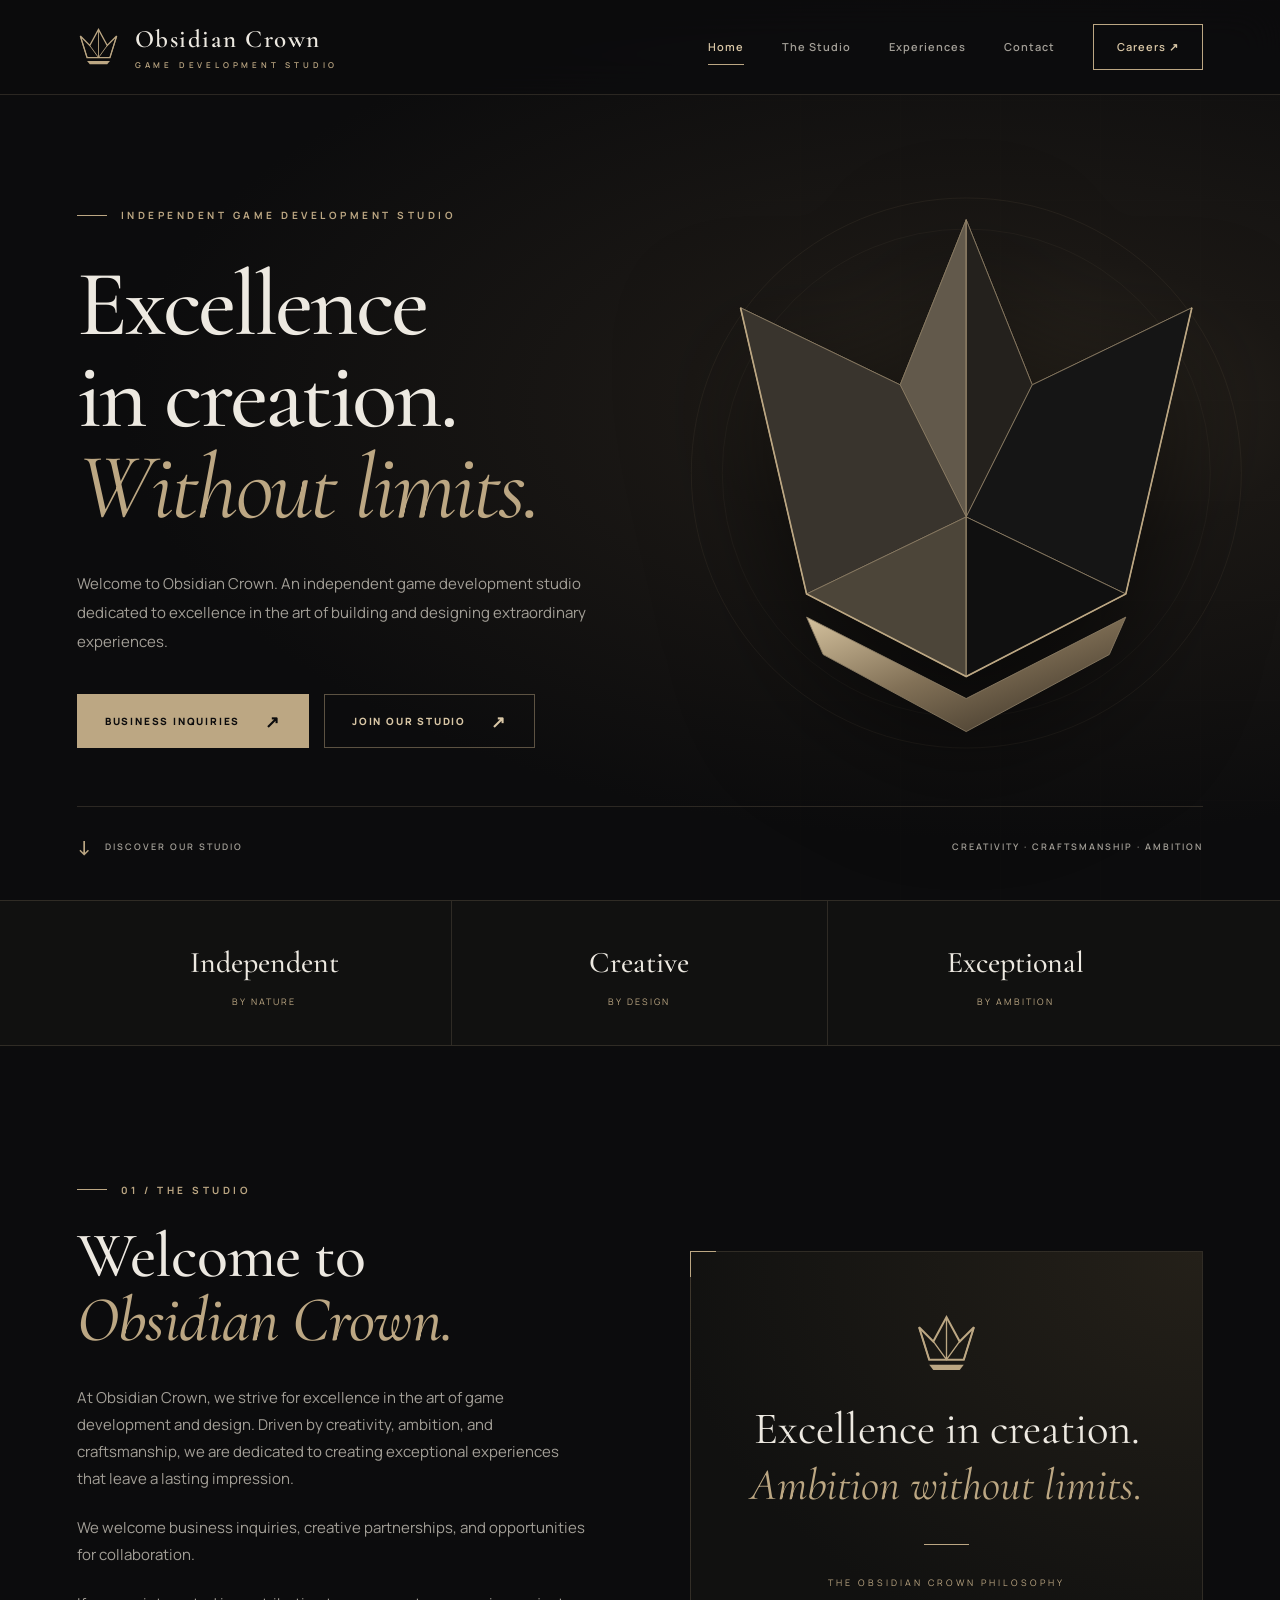
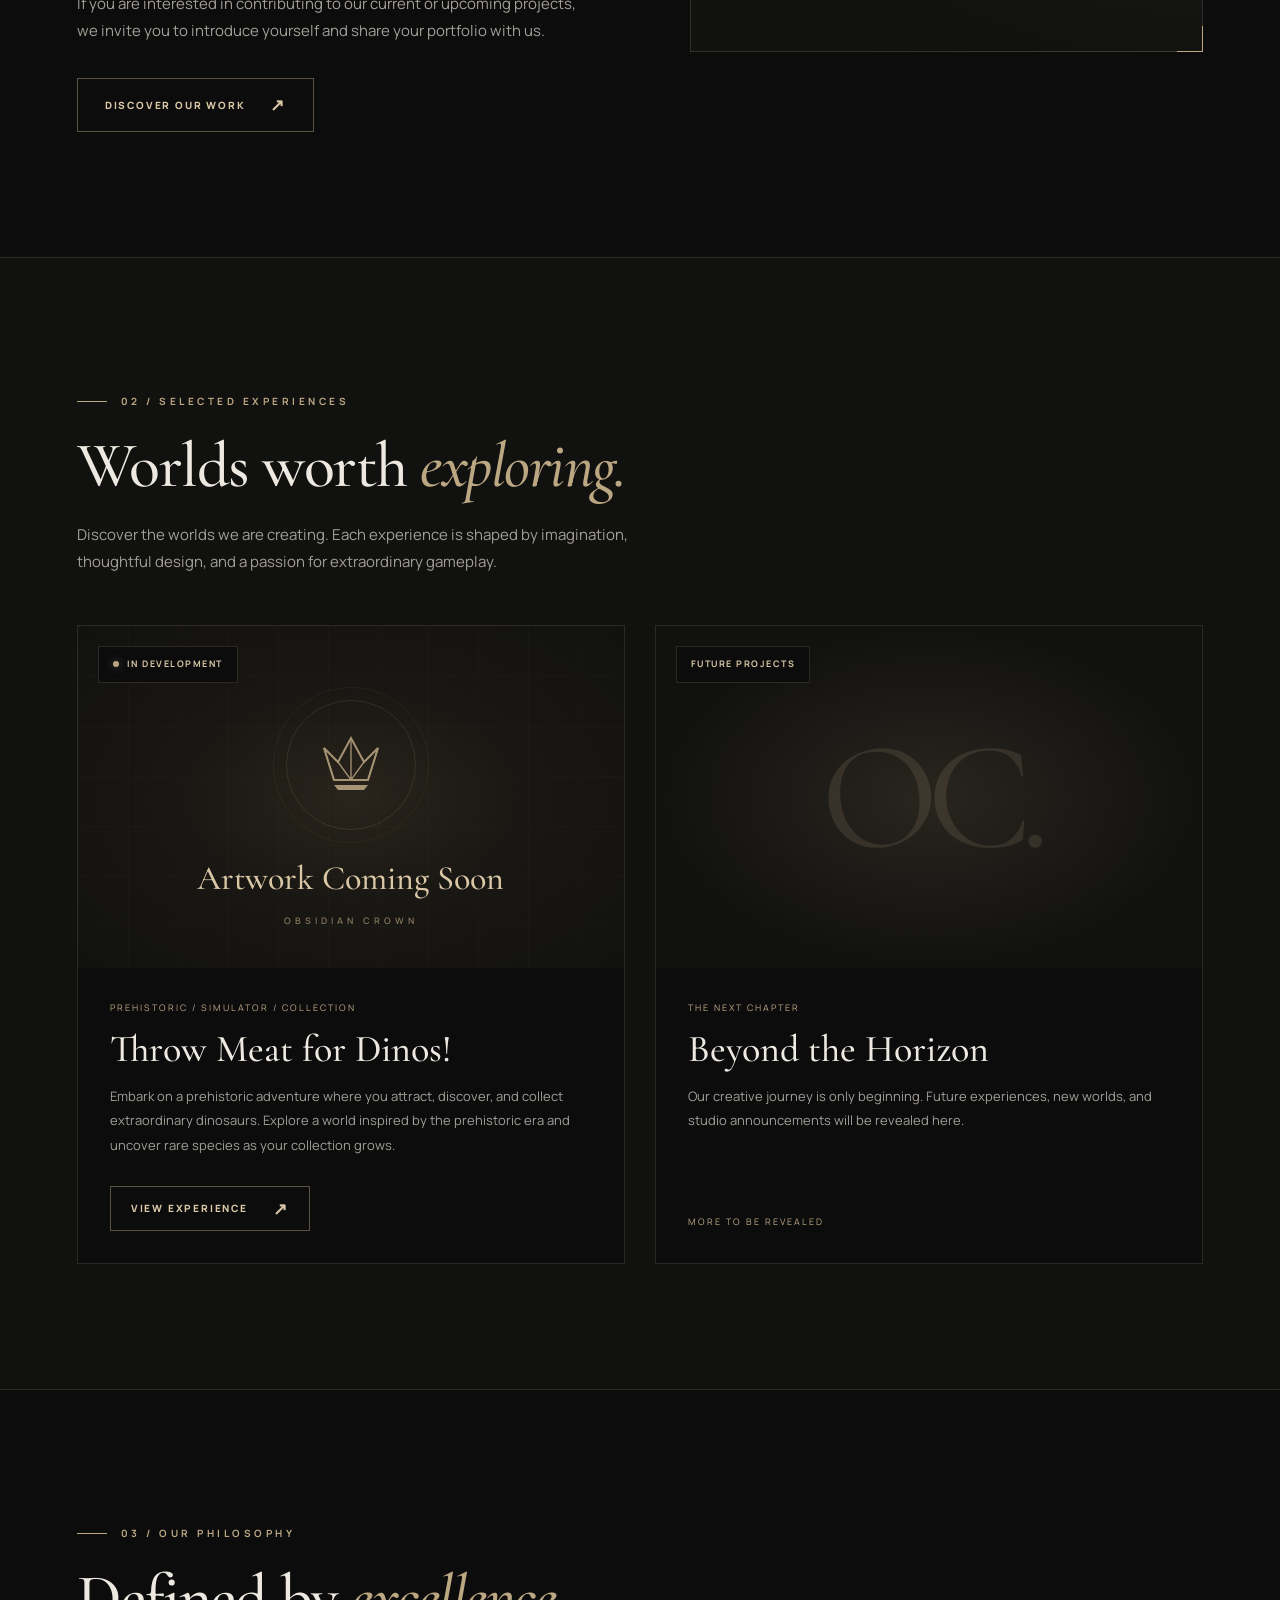
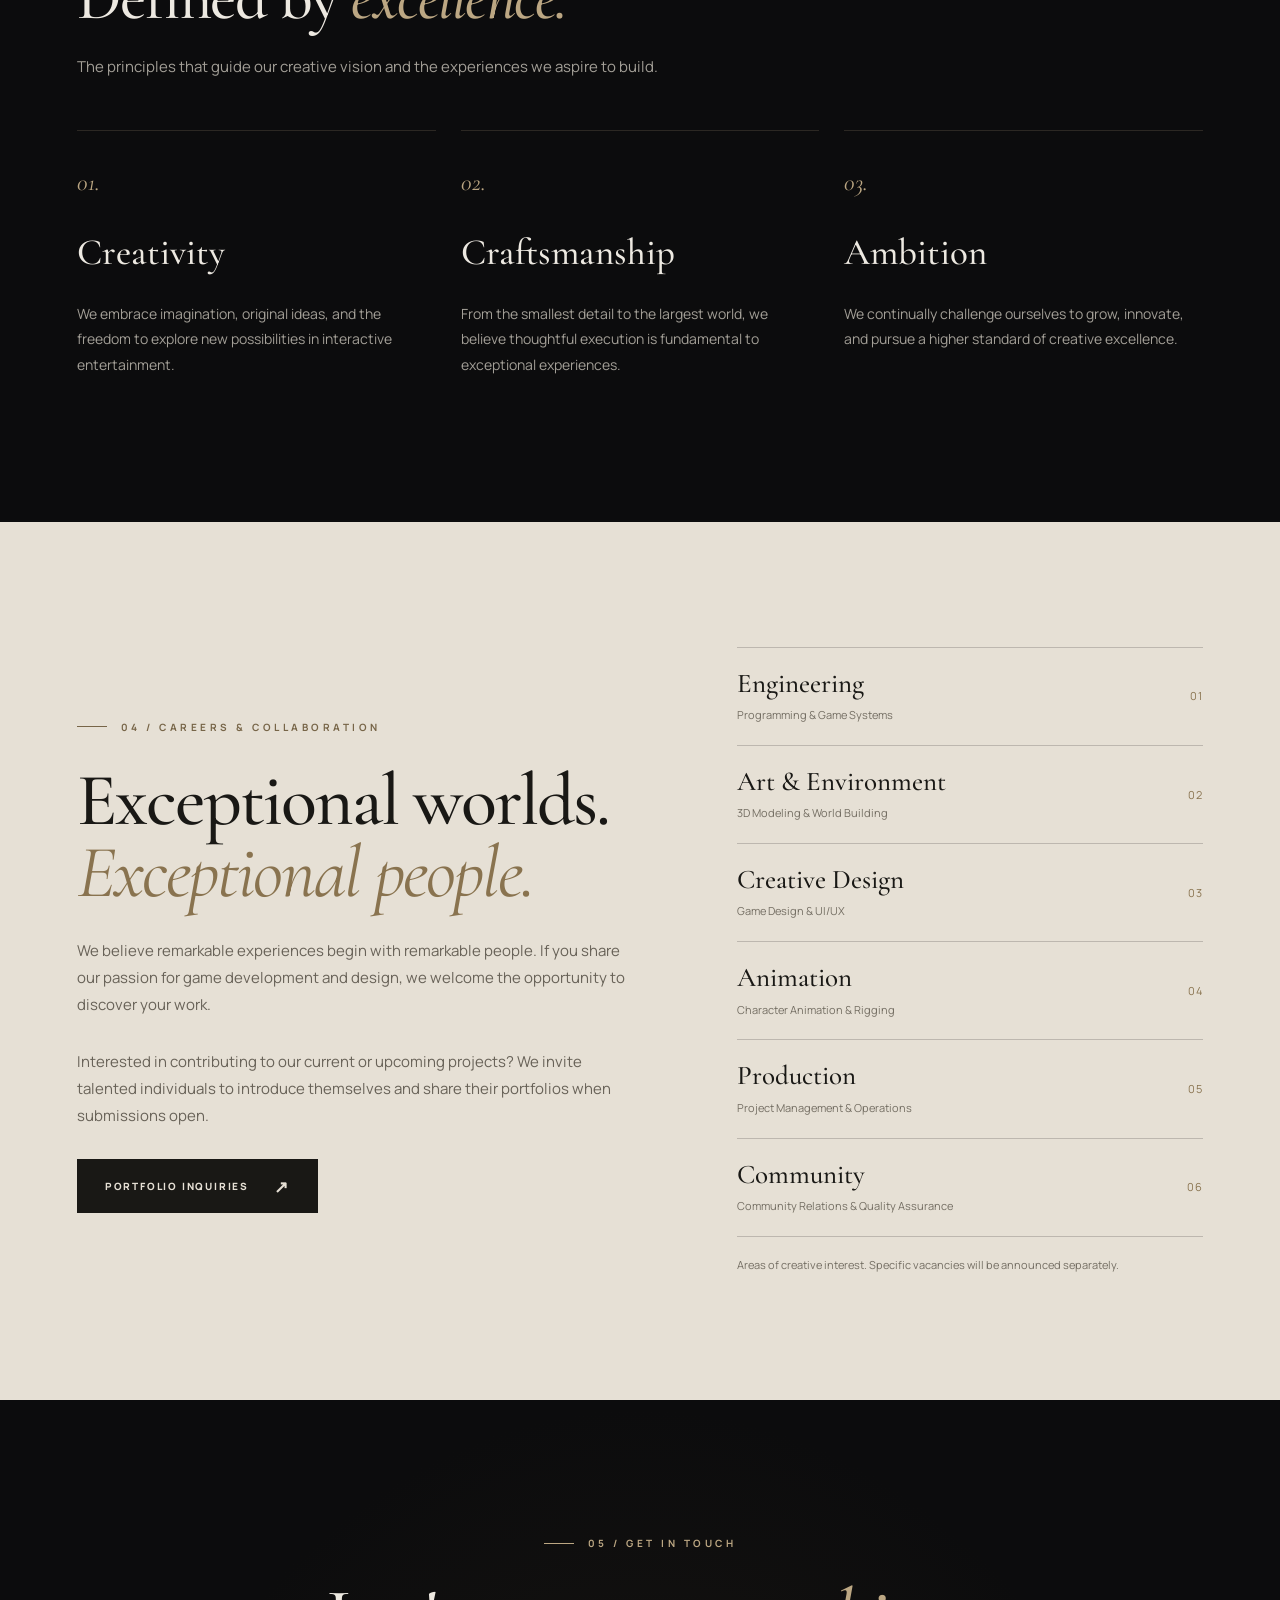
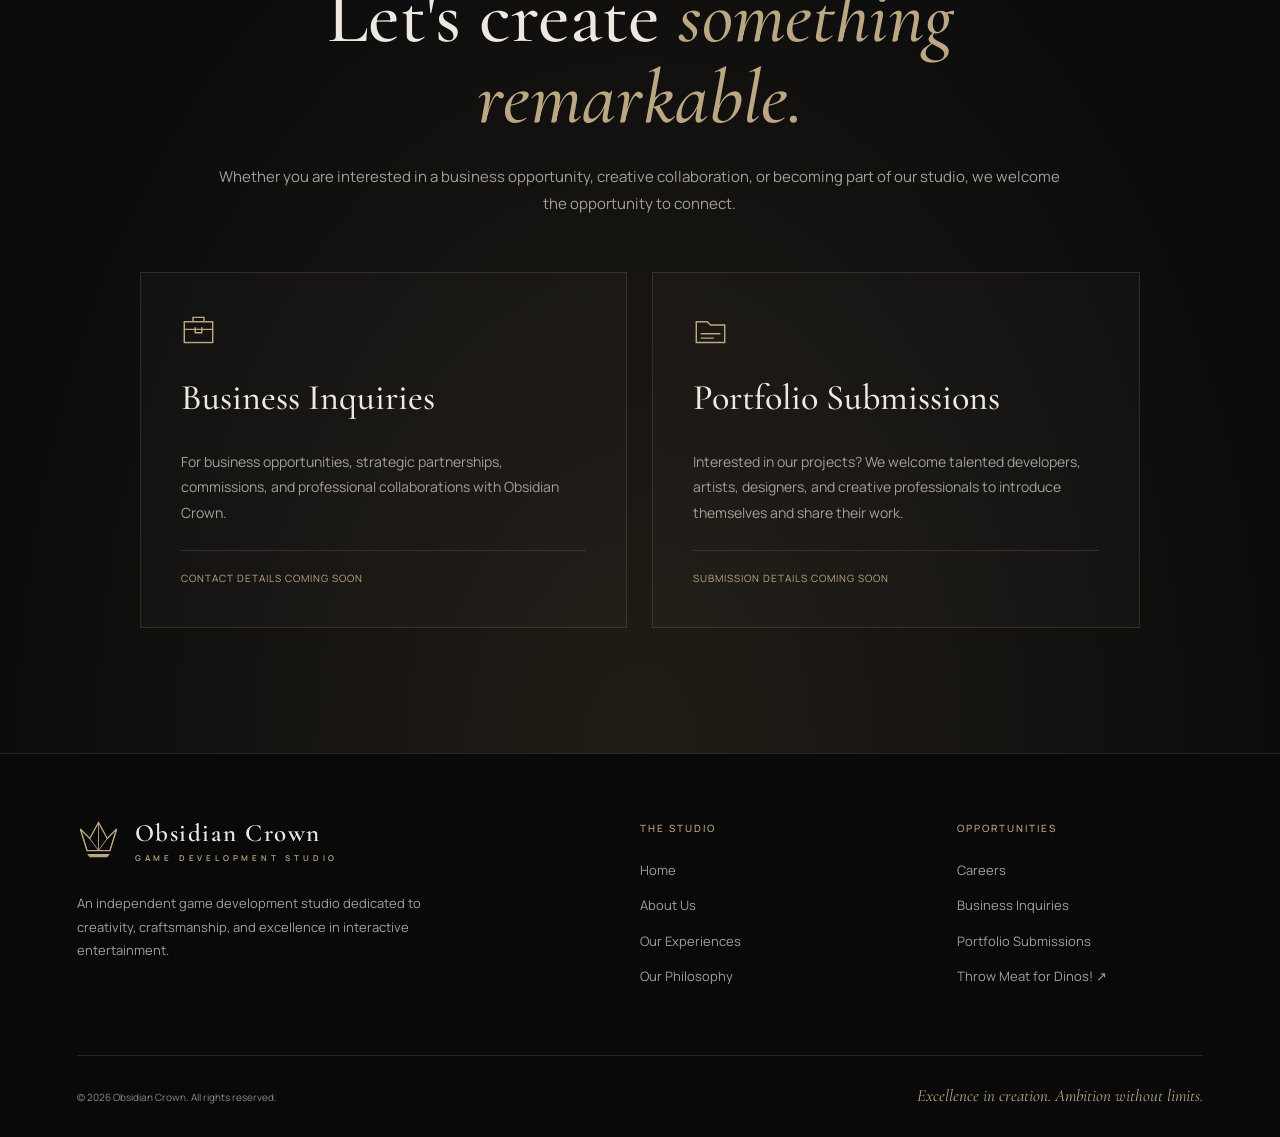
==== commit 17cb5473: "Update index.html" ====
--- a/index.html
+++ b/index.html
@@ -4,8 +4,7 @@
 <head>
     <meta charset="UTF-8">
     <meta name="viewport" content="width=device-width, initial-scale=1.0">
-
-    <meta name="description" content="Obsidian Crown is an independent game development studio dedicated to excellence in game development, design, and creative collaboration.">
+    <meta name="description" content="Obsidian Crown is an independent game development studio dedicated to excellence in game development and design.">
     <meta name="theme-color" content="#0C0C0D">
 
     <meta property="og:title" content="Obsidian Crown — Independent Game Studio">
@@ -32,7 +31,7 @@
             --gold-light: #D9C7A6;
             --ivory: #EDE9E1;
             --muted: #A39F97;
-            --border: rgba(188, 167, 131, 0.18);
+            --border: rgba(188, 167, 131, .18);
             --heading: 'Cormorant Garamond', Georgia, serif;
             --body: 'Manrope', Arial, sans-serif;
         }
@@ -87,11 +86,6 @@
 
         svg {
             display: block;
-        }
-
-        img {
-            display: block;
-            max-width: 100%;
         }
 
         h1, h2, h3 {
@@ -142,11 +136,8 @@
             font-weight: 800;
             letter-spacing: 1.8px;
             text-transform: uppercase;
-            transition:
-                background .3s,
-                color .3s,
-                border-color .3s,
-                transform .3s;
+            transition: background .3s, color .3s,
+                        border-color .3s, transform .3s;
         }
 
         .button:hover {
@@ -318,13 +309,12 @@
             isolation: isolate;
             padding: 175px 0 130px;
             overflow: hidden;
-            background:
-                radial-gradient(
-                    ellipse at 78% 45%,
-                    #302A21 0%,
-                    #1B1815 22%,
-                    #0C0C0D 62%
-                );
+            background: radial-gradient(
+                ellipse at 78% 45%,
+                #302A21 0%,
+                #1B1815 22%,
+                #0C0C0D 62%
+            );
         }
 
         .hero::before {
@@ -531,12 +521,11 @@
             border: 1px solid var(--border);
             padding: 60px 45px;
             position: relative;
-            background:
-                radial-gradient(
-                    ellipse at top right,
-                    #242019,
-                    #111110 75%
-                );
+            background: radial-gradient(
+                ellipse at top right,
+                #242019,
+                #111110 75%
+            );
         }
 
         .manifesto::before,
@@ -564,6 +553,7 @@
 
         .manifesto-mark {
             width: 65px;
+            height: 65px;
             margin: 0 auto 25px;
         }
 
@@ -606,10 +596,9 @@
             border: 1px solid var(--border);
             background: var(--obsidian);
             overflow: hidden;
-            transition:
-                border-color .35s,
-                transform .35s,
-                box-shadow .35s;
+            transition: border-color .35s,
+                        transform .35s,
+                        box-shadow .35s;
         }
 
         .game-card:hover {
@@ -622,32 +611,95 @@
             aspect-ratio: 16 / 10;
             position: relative;
             overflow: hidden;
-            background: #181B14;
-        }
-
-        .game-image img,
-        .game-image svg {
-            width: 100%;
-            height: 100%;
-            object-fit: cover;
-            transition: transform .7s ease;
-        }
-
-        .game-card:hover .game-image img,
-        .game-card:hover .game-image svg {
-            transform: scale(1.045);
-        }
-
-        .game-image::after {
+        }
+
+        .game-placeholder {
+            display: flex;
+            align-items: center;
+            justify-content: center;
+            background: radial-gradient(
+                ellipse at center,
+                #29241C 0%,
+                #191713 45%,
+                #111110 100%
+            );
+        }
+
+        .game-placeholder::before {
             content: "";
             position: absolute;
             inset: 0;
-            background: linear-gradient(
-                to top,
-                rgba(0, 0, 0, .3),
-                transparent 50%
-            );
+            background-image:
+                linear-gradient(
+                    rgba(188, 167, 131, .025) 1px,
+                    transparent 1px
+                ),
+                linear-gradient(
+                    90deg,
+                    rgba(188, 167, 131, .025) 1px,
+                    transparent 1px
+                );
+            background-size: 50px 50px;
             pointer-events: none;
+        }
+
+        .placeholder-content {
+            position: relative;
+            display: flex;
+            flex-direction: column;
+            align-items: center;
+            justify-content: center;
+            gap: 14px;
+            padding: 55px 20px 20px;
+            text-align: center;
+        }
+
+        .placeholder-emblem {
+            position: relative;
+            display: flex;
+            align-items: center;
+            justify-content: center;
+            width: 130px;
+            height: 130px;
+            margin-bottom: 15px;
+            border: 1px solid rgba(188, 167, 131, .15);
+            border-radius: 50%;
+            transition: transform .6s ease;
+        }
+
+        .placeholder-emblem::before {
+            content: "";
+            position: absolute;
+            inset: -14px;
+            border: 1px solid rgba(188, 167, 131, .07);
+            border-radius: 50%;
+        }
+
+        .placeholder-emblem svg {
+            width: 64px;
+            height: 64px;
+            opacity: .85;
+        }
+
+        .game-card:hover .placeholder-emblem {
+            transform: scale(1.06);
+        }
+
+        .placeholder-heading {
+            font-family: var(--heading);
+            font-size: clamp(24px, 3vw, 34px);
+            font-weight: 500;
+            color: var(--gold-light);
+            line-height: 1.2;
+        }
+
+        .placeholder-caption {
+            font-size: 9px;
+            font-weight: 600;
+            letter-spacing: 4px;
+            text-transform: uppercase;
+            color: var(--gold);
+            opacity: .65;
         }
 
         .game-status {
@@ -716,64 +768,15 @@
             padding: 12px 20px;
         }
 
-        .game-fallback {
-            position: absolute;
-            inset: 0;
-            display: flex;
-            flex-direction: column;
-            align-items: center;
-            justify-content: center;
-            gap: 15px;
-            padding: 35px;
-            text-align: center;
-            background:
-                radial-gradient(
-                    ellipse at 50% 40%,
-                    #3D4930,
-                    #20271B 45%,
-                    #11150F 90%
-                );
-        }
-
-        .game-fallback svg {
-            width: 125px;
-            height: 125px;
-        }
-
-        .fallback-title {
-            font-family: var(--heading);
-            font-size: clamp(28px, 4vw, 45px);
-            line-height: 1;
-            color: #E4D8B9;
-        }
-
-        .fallback-subtitle {
-            color: #B6B79A;
-            font-size: 9px;
-            letter-spacing: 3px;
-            text-transform: uppercase;
-        }
-
-        .dino-thumbnail {
-            position: absolute;
-            inset: 0;
-            z-index: 1;
-        }
-
-        .dino-thumbnail[hidden] {
-            display: none;
-        }
-
         .future-image {
             display: flex;
             align-items: center;
             justify-content: center;
-            background:
-                radial-gradient(
-                    ellipse at center,
-                    #29251E,
-                    #111110 70%
-                );
+            background: radial-gradient(
+                ellipse at center,
+                #29251E,
+                #111110 70%
+            );
         }
 
         .future-monogram {
@@ -893,12 +896,11 @@
         }
 
         .contact-section {
-            background:
-                radial-gradient(
-                    ellipse at bottom center,
-                    #211C15,
-                    #0C0C0D 70%
-                );
+            background: radial-gradient(
+                ellipse at bottom center,
+                #211C15,
+                #0C0C0D 70%
+            );
         }
 
         .contact-heading {
@@ -1021,9 +1023,8 @@
         .animations-enabled .reveal {
             opacity: 0;
             transform: translateY(25px);
-            transition:
-                opacity .8s ease,
-                transform .8s ease;
+            transition: opacity .8s ease,
+                        transform .8s ease;
         }
 
         .animations-enabled .reveal.visible {
@@ -1192,18 +1193,39 @@
                 font-size: 32px;
             }
 
+            .game-image {
+                min-height: 230px;
+            }
+
+            .game-status {
+                top: 12px;
+                left: 12px;
+                font-size: 8px;
+                padding: 6px 10px;
+            }
+
+            .placeholder-emblem {
+                width: 75px;
+                height: 75px;
+                margin-bottom: 5px;
+            }
+
+            .placeholder-emblem svg {
+                width: 42px;
+                height: 42px;
+            }
+
+            .placeholder-content {
+                gap: 8px;
+            }
+
+            .placeholder-caption {
+                letter-spacing: 2.5px;
+            }
+
             .footer-bottom {
                 flex-direction: column;
                 align-items: flex-start;
-            }
-
-            .game-fallback svg {
-                width: 85px;
-                height: 85px;
-            }
-
-            .fallback-subtitle {
-                letter-spacing: 1.5px;
             }
         }
 
@@ -1292,21 +1314,10 @@
 
         <nav id="navigation" aria-label="Main navigation">
 
-            <a href="#home" class="active">
-                Home
-            </a>
-
-            <a href="#studio">
-                The Studio
-            </a>
-
-            <a href="#experiences">
-                Experiences
-            </a>
-
-            <a href="#contact">
-                Contact
-            </a>
+            <a href="#home" class="active">Home</a>
+            <a href="#studio">The Studio</a>
+            <a href="#experiences">Experiences</a>
+            <a href="#contact">Contact</a>
 
             <a href="#careers" class="nav-careers">
                 Careers ↗
@@ -1353,7 +1364,7 @@
 
                 </defs>
 
-                <g stroke="#8A7B64" stroke-width="0.8">
+                <g stroke="#8A7B64" stroke-width=".8">
 
                     <path d="M250 30L310 180L455 110L395 370L250 445L105 370L45 110L190 180Z"
                           fill="url(#metal)"/>
@@ -1464,24 +1475,18 @@
         <div class="container strip-grid">
 
             <div class="strip-item">
-
                 <h3>Independent</h3>
                 <p>By Nature</p>
-
             </div>
 
             <div class="strip-item">
-
                 <h3>Creative</h3>
                 <p>By Design</p>
-
             </div>
 
             <div class="strip-item">
-
                 <h3>Exceptional</h3>
                 <p>By Ambition</p>
-
             </div>
 
         </div>
@@ -1607,99 +1612,7 @@
 
                 <article class="game-card reveal">
 
-                    <div class="game-image">
-
-                        <div class="game-fallback"
-                             aria-hidden="true">
-
-                            <svg viewBox="0 0 160 160">
-
-                                <g stroke="#C7B58C"
-                                   stroke-width="1"
-                                   stroke-linejoin="round">
-
-                                    <path d="M80 7L124 22L150 65L137 113L99 150L50 143L15 107L9 59L38 20Z"
-                                          fill="#514B36"/>
-
-                                    <path d="M80 7L91 36L38 20Z"
-                                          fill="#827557"/>
-
-                                    <path d="M80 7L124 22L91 36Z"
-                                          fill="#655A41"/>
-
-                                    <path d="M124 22L150 65L115 57L91 36Z"
-                                          fill="#71664B"/>
-
-                                    <path d="M150 65L137 113L113 97L115 57Z"
-                                          fill="#3C3C2B"/>
-
-                                    <path d="M137 113L99 150L91 117L113 97Z"
-                                          fill="#39382A"/>
-
-                                    <path d="M99 150L50 143L62 114L91 117Z"
-                                          fill="#4A4430"/>
-
-                                    <path d="M50 143L15 107L42 91L62 114Z"
-                                          fill="#6B6044"/>
-
-                                    <path d="M15 107L9 59L43 53L42 91Z"
-                                          fill="#79704F"/>
-
-                                    <path d="M9 59L38 20L43 53Z"
-                                          fill="#96845F"/>
-
-                                </g>
-
-                                <g stroke="#A89A78"
-                                   stroke-width="1.5"
-                                   stroke-linejoin="round">
-
-                                    <path d="M39 54L55 36L86 31L108 41L121 58L139 66L133 86L106 90L90 83L72 86L63 100L47 90L32 75Z"
-                                          fill="#DDD0AD"/>
-
-                                    <path d="M43 53L59 41L82 39L71 59Z"
-                                          fill="#EEE3C9"/>
-
-                                    <path d="M82 39L108 47L121 62L94 56Z"
-                                          fill="#B9AA86"/>
-
-                                    <path d="M76 55L93 52L103 64L94 76L77 70Z"
-                                          fill="#34362B"/>
-
-                                    <path d="M115 65L130 70L125 79L113 77Z"
-                                          fill="#34362B"/>
-
-                                    <path d="M47 91L66 103L91 98L119 99L130 88L135 100L117 115L85 121L61 116L45 103Z"
-                                          fill="#C4B48D"/>
-
-                                    <path d="M91 83L98 96L105 87L111 97L117 89L123 98L130 86"
-                                          fill="#EEE3C9"/>
-
-                                    <path d="M71 105L78 94L85 103L92 93L99 102"
-                                          fill="#EEE3C9"/>
-
-                                </g>
-
-                            </svg>
-
-                            <span class="fallback-title">
-                                Throw Meat for Dinos!
-                            </span>
-
-                            <span class="fallback-subtitle">
-                                A Prehistoric Adventure
-                            </span>
-
-                        </div>
-
-                        <img
-                            id="dinoThumbnail"
-                            class="dino-thumbnail"
-                            src="assets/throw-meat-for-dinos.jpg"
-                            alt="Throw Meat for Dinos game artwork"
-                            loading="lazy"
-                            hidden
-                        >
+                    <div class="game-image game-placeholder">
 
                         <span class="game-status">
 
@@ -1707,6 +1620,29 @@
                             In Development
 
                         </span>
+
+                        <div class="placeholder-content">
+
+                            <div class="placeholder-emblem">
+
+                                <svg viewBox="0 0 64 64"
+                                     aria-hidden="true">
+
+                                    <use href="#crown-logo"/>
+
+                                </svg>
+
+                            </div>
+
+                            <span class="placeholder-heading">
+                                Artwork Coming Soon
+                            </span>
+
+                            <span class="placeholder-caption">
+                                Obsidian Crown
+                            </span>
+
+                        </div>
 
                     </div>
 
@@ -1931,10 +1867,8 @@
                     <div class="department">
 
                         <div>
-
                             <h3>Engineering</h3>
                             <p>Programming & Game Systems</p>
-
                         </div>
 
                         <span class="department-number">01</span>
@@ -1944,10 +1878,8 @@
                     <div class="department">
 
                         <div>
-
                             <h3>Art & Environment</h3>
                             <p>3D Modeling & World Building</p>
-
                         </div>
 
                         <span class="department-number">02</span>
@@ -1957,10 +1889,8 @@
                     <div class="department">
 
                         <div>
-
                             <h3>Creative Design</h3>
                             <p>Game Design & UI/UX</p>
-
                         </div>
 
                         <span class="department-number">03</span>
@@ -1970,10 +1900,8 @@
                     <div class="department">
 
                         <div>
-
                             <h3>Animation</h3>
                             <p>Character Animation & Rigging</p>
-
                         </div>
 
                         <span class="department-number">04</span>
@@ -1983,10 +1911,8 @@
                     <div class="department">
 
                         <div>
-
                             <h3>Production</h3>
                             <p>Project Management & Operations</p>
-
                         </div>
 
                         <span class="department-number">05</span>
@@ -1996,10 +1922,8 @@
                     <div class="department">
 
                         <div>
-
                             <h3>Community</h3>
                             <p>Community Relations & Quality Assurance</p>
-
                         </div>
 
                         <span class="department-number">06</span>
@@ -2188,9 +2112,7 @@
 
                 <h3>Opportunities</h3>
 
-                <a href="#careers">
-                    Careers
-                </a>
+                <a href="#careers">Careers</a>
 
                 <a href="#business-inquiries">
                     Business Inquiries
@@ -2237,24 +2159,6 @@
     const header = document.getElementById("header");
     const menuToggle = document.getElementById("menuToggle");
     const navigation = document.getElementById("navigation");
-    const dinoThumbnail = document.getElementById("dinoThumbnail");
-
-    function showThumbnail() {
-        if (dinoThumbnail.naturalWidth > 0) {
-            dinoThumbnail.hidden = false;
-        }
-    }
-
-    function hideThumbnail() {
-        dinoThumbnail.hidden = true;
-    }
-
-    dinoThumbnail.addEventListener("load", showThumbnail);
-    dinoThumbnail.addEventListener("error", hideThumbnail);
-
-    if (dinoThumbnail.complete) {
-        showThumbnail();
-    }
 
     function closeMenu() {
         navigation.classList.remove("open");
@@ -2263,7 +2167,11 @@
 
     menuToggle.addEventListener("click", () => {
         const isOpen = navigation.classList.toggle("open");
-        menuToggle.setAttribute("aria-expanded", String(isOpen));
+
+        menuToggle.setAttribute(
+            "aria-expanded",
+            String(isOpen)
+        );
     });
 
     navigation.querySelectorAll("a").forEach(link => {
@@ -2303,7 +2211,6 @@
     let scrollPending = false;
 
     function updateScrollState() {
-
         header.classList.toggle(
             "scrolled",
             window.scrollY > 30
@@ -2315,15 +2222,12 @@
             window.scrollY + header.offsetHeight + 80;
 
         sections.forEach(section => {
-
             if (section.offsetTop <= offset) {
                 currentSection = section.id;
             }
-
         });
 
         navigationLinks.forEach(link => {
-
             const active =
                 link.getAttribute("href") === "#" + currentSection;
 
@@ -2334,20 +2238,16 @@
             } else {
                 link.removeAttribute("aria-current");
             }
-
         });
 
         scrollPending = false;
-
     }
 
     window.addEventListener("scroll", () => {
-
         if (!scrollPending) {
             scrollPending = true;
             requestAnimationFrame(updateScrollState);
         }
-
     }, {
         passive: true
     });
@@ -2362,22 +2262,14 @@
     ).matches;
 
     if ("IntersectionObserver" in window && !reducedMotion) {
-
         const revealObserver =
             new IntersectionObserver(entries => {
-
                 entries.forEach(entry => {
-
                     if (entry.isIntersecting) {
-
                         entry.target.classList.add("visible");
-
                         revealObserver.unobserve(entry.target);
-
                     }
-
                 });
-
             }, {
                 threshold: 0.05
             });
@@ -2387,7 +2279,6 @@
         revealElements.forEach(element => {
             revealObserver.observe(element);
         });
-
     }
 
     document.getElementById("year").textContent =
@@ -2397,9 +2288,7 @@
 <noscript>
 
     <style>
-
         @media (max-width: 800px) {
-
             header {
                 position: relative;
             }
@@ -2417,9 +2306,7 @@
             .menu-toggle {
                 display: none;
             }
-
-        }
-
+        }
     </style>
 
 </noscript>
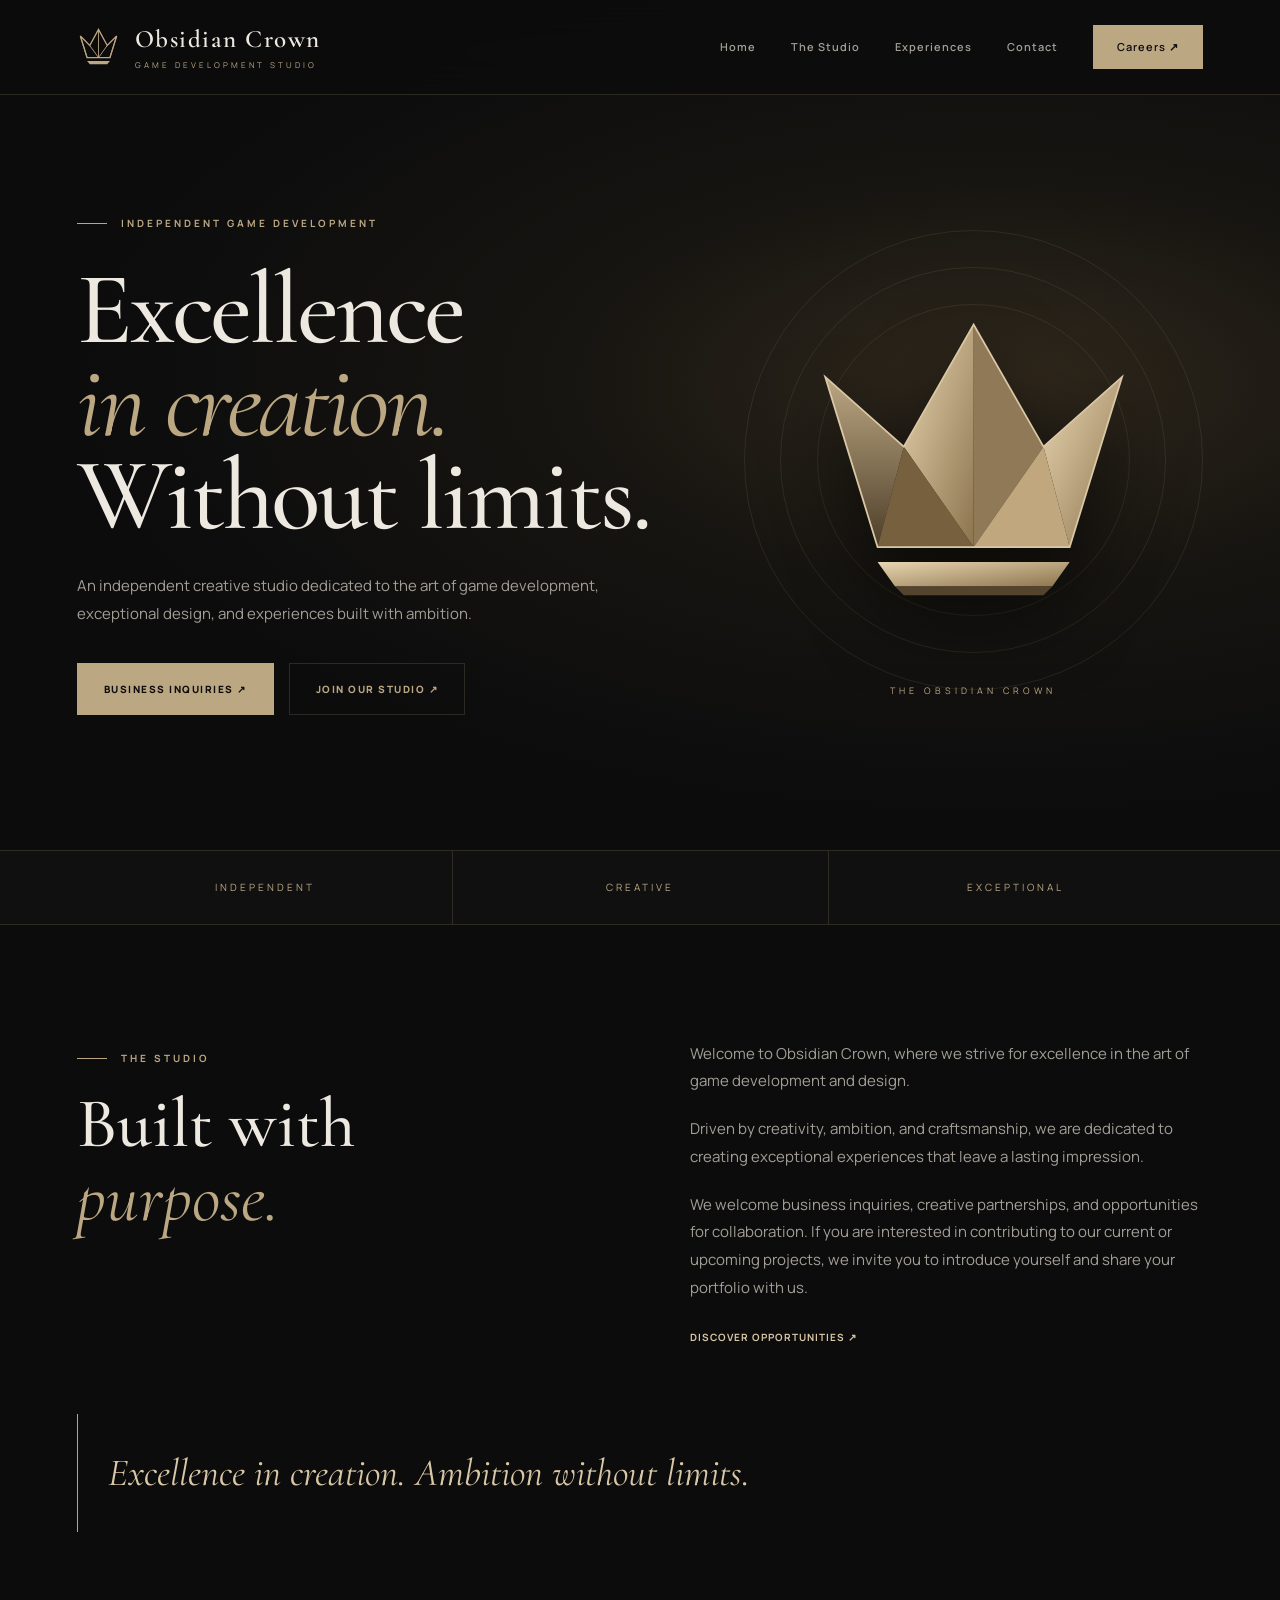
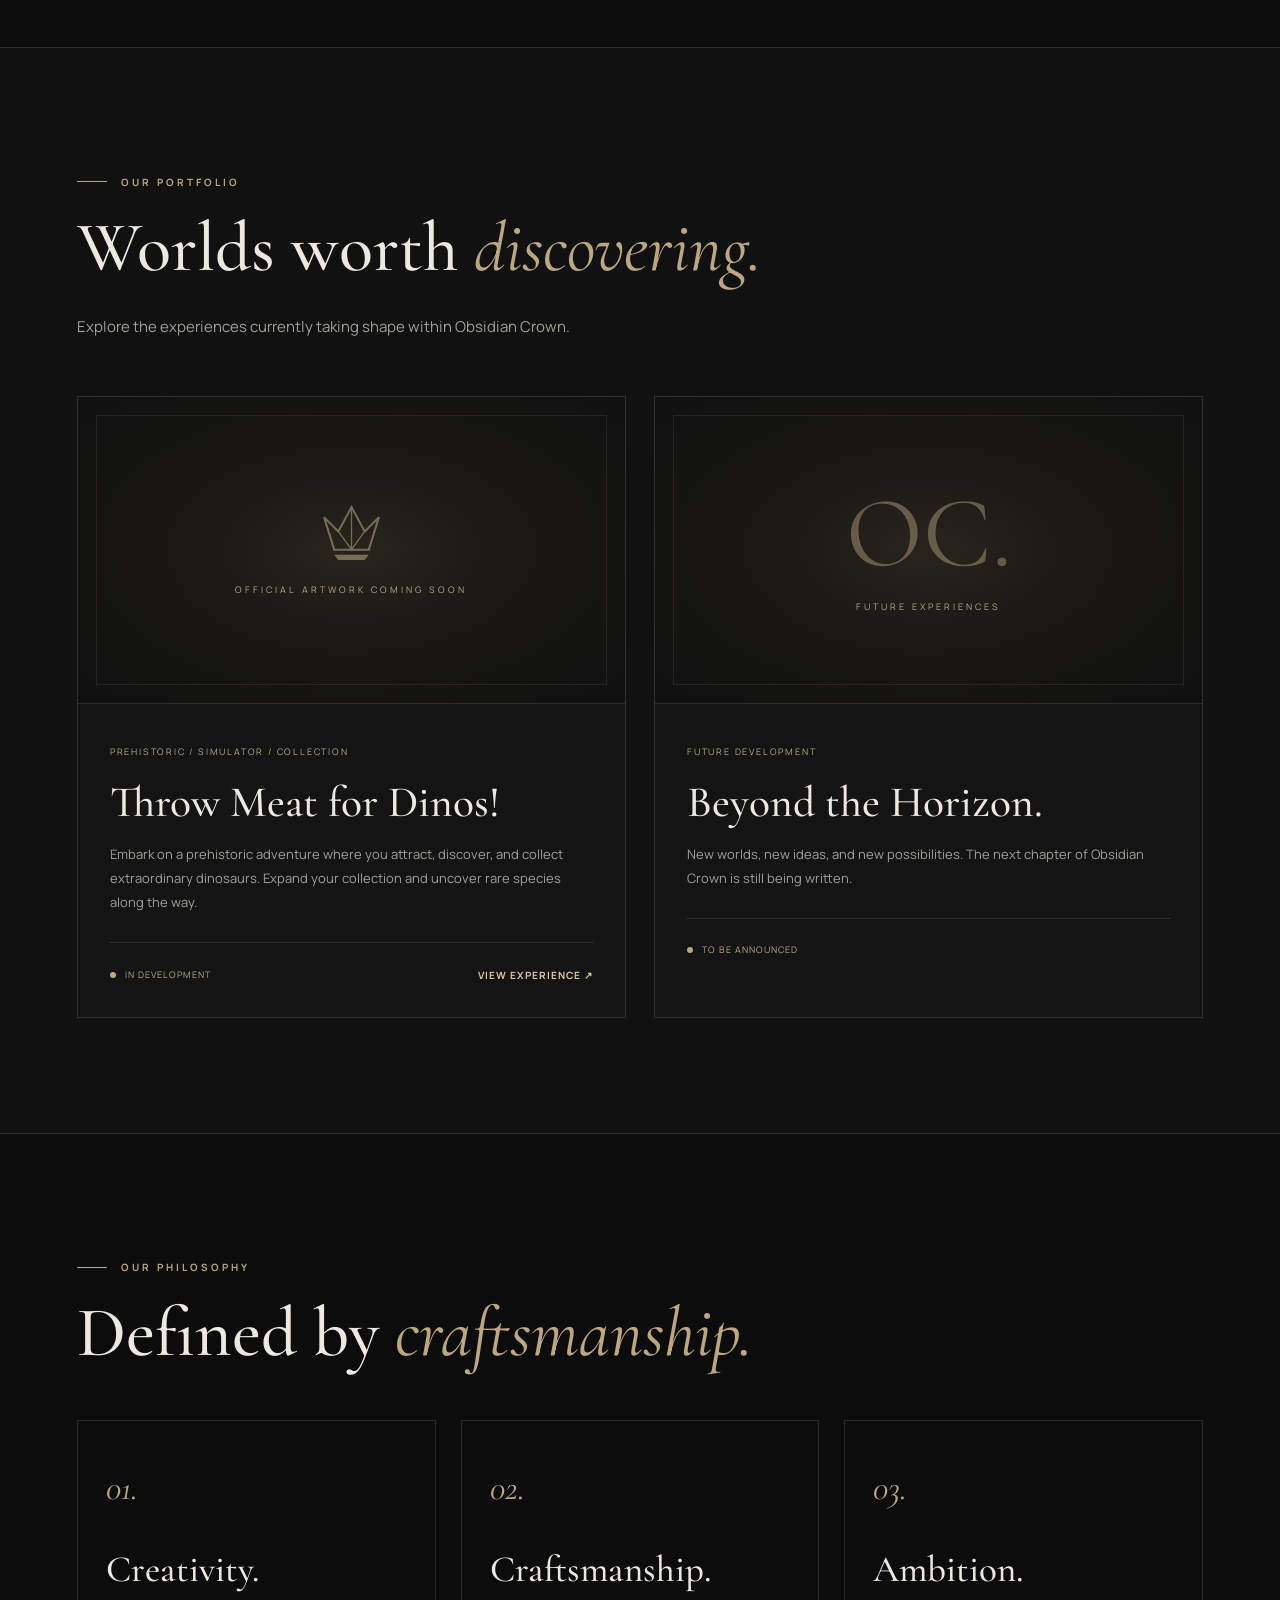
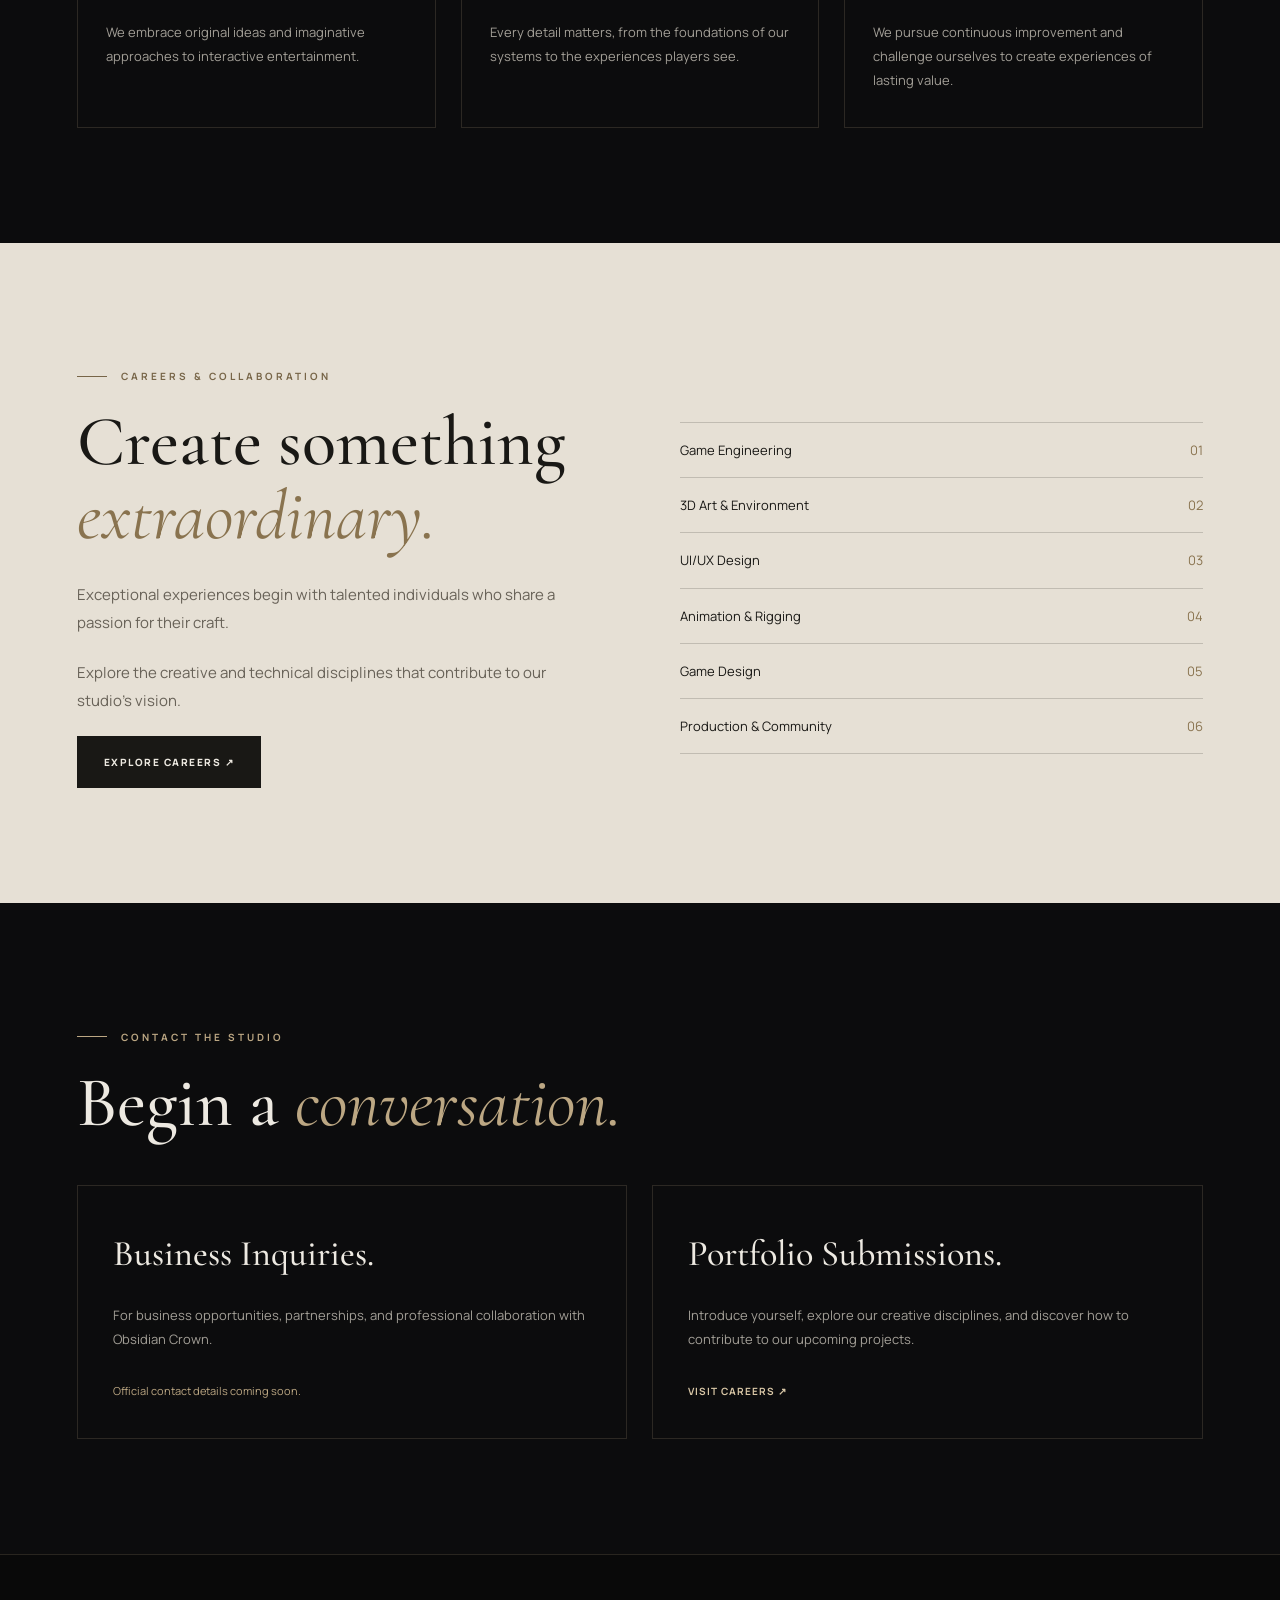
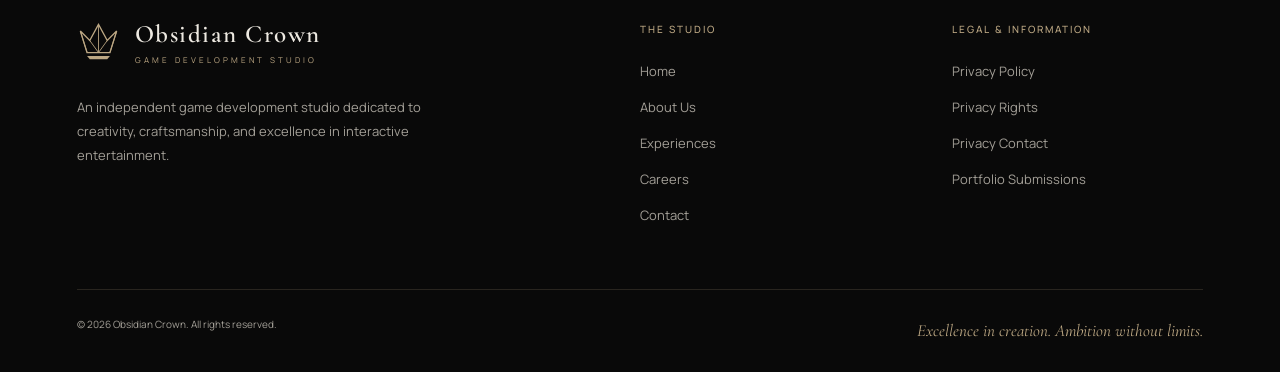
==== commit e71aa5f7: "Update index.html" ====
--- a/index.html
+++ b/index.html
@@ -4,42 +4,35 @@
 <head>
     <meta charset="UTF-8">
     <meta name="viewport" content="width=device-width, initial-scale=1.0">
-    <meta name="description" content="Obsidian Crown is an independent game development studio dedicated to excellence in game development and design.">
     <meta name="theme-color" content="#0C0C0D">
-
-    <meta property="og:title" content="Obsidian Crown — Independent Game Studio">
-    <meta property="og:description" content="Excellence in creation. Ambition without limits.">
-    <meta property="og:url" content="https://obsidiancrown.org">
-    <meta property="og:type" content="website">
-
-    <title>Obsidian Crown — Excellence in Creation</title>
+    <meta name="description" content="Obsidian Crown is an independent game development studio dedicated to creativity, craftsmanship, and exceptional interactive experiences.">
+
+    <title>Obsidian Crown — Independent Game Development Studio</title>
 
     <link rel="canonical" href="https://obsidiancrown.org/">
     <link rel="preconnect" href="https://fonts.googleapis.com">
     <link rel="preconnect" href="https://fonts.gstatic.com" crossorigin>
-
     <link href="https://fonts.googleapis.com/css2?family=Cormorant+Garamond:ital,wght@0,400;0,500;0,600;0,700;1,400;1,500&family=Manrope:wght@400;500;600;700;800&display=swap" rel="stylesheet">
 
-    <link rel="icon" type="image/svg+xml" href="data:image/svg+xml,%3Csvg xmlns='http://www.w3.org/2000/svg' viewBox='0 0 64 64'%3E%3Crect width='64' height='64' fill='%230C0C0D'/%3E%3Cpath d='M6 15L20 29L32 6L44 29L58 15L49 47H15ZM15 52H49L45 57H19Z' fill='%23BCA783'/%3E%3C/svg%3E">
+    <link rel="icon" type="image/svg+xml" href="data:image/svg+xml,%3Csvg xmlns='http://www.w3.org/2000/svg' viewBox='0 0 64 64'%3E%3Crect width='64' height='64' fill='%230C0C0D'/%3E%3Cpath d='M5 15L19 29L32 5L45 29L59 15L49 47H15Z' fill='none' stroke='%23BCA783' stroke-width='3'/%3E%3Cpath d='M15 52H49L45 57H19Z' fill='%23BCA783'/%3E%3C/svg%3E">
 
     <style>
         :root {
-            --obsidian: #0C0C0D;
+            --black: #0C0C0D;
             --carbon: #141414;
-            --surface: #191817;
             --gold: #BCA783;
-            --gold-light: #D9C7A6;
+            --light-gold: #D9C7A6;
             --ivory: #EDE9E1;
             --muted: #A39F97;
-            --border: rgba(188, 167, 131, .18);
-            --heading: 'Cormorant Garamond', Georgia, serif;
-            --body: 'Manrope', Arial, sans-serif;
+            --border: rgba(188,167,131,.18);
+            --heading: "Cormorant Garamond", Georgia, serif;
+            --body: "Manrope", Arial, sans-serif;
         }
 
         * {
+            box-sizing: border-box;
             margin: 0;
             padding: 0;
-            box-sizing: border-box;
         }
 
         html {
@@ -48,30 +41,17 @@
         }
 
         body {
-            background: var(--obsidian);
+            background: var(--black);
             color: var(--ivory);
             font-family: var(--body);
             font-size: 15px;
-            line-height: 1.8;
-            overflow-x: hidden;
+            line-height: 1.85;
             -webkit-font-smoothing: antialiased;
         }
 
         ::selection {
             background: var(--gold);
-            color: var(--obsidian);
-        }
-
-        ::-webkit-scrollbar {
-            width: 7px;
-        }
-
-        ::-webkit-scrollbar-track {
-            background: var(--obsidian);
-        }
-
-        ::-webkit-scrollbar-thumb {
-            background: #51483A;
+            color: var(--black);
         }
 
         a {
@@ -95,15 +75,7 @@
 
         .container {
             width: min(1320px, 88%);
-            margin-inline: auto;
-        }
-
-        .gold {
-            color: var(--gold);
-        }
-
-        .italic {
-            font-style: italic;
+            margin: 0 auto;
         }
 
         .eyebrow {
@@ -113,7 +85,7 @@
             color: var(--gold);
             font-size: 10px;
             font-weight: 700;
-            letter-spacing: 3.5px;
+            letter-spacing: 3px;
             text-transform: uppercase;
         }
 
@@ -128,72 +100,42 @@
             display: inline-flex;
             align-items: center;
             justify-content: center;
-            gap: 25px;
-            min-height: 54px;
-            padding: 15px 27px;
-            border: 1px solid transparent;
+            gap: 20px;
+            min-height: 52px;
+            padding: 15px 26px;
+            border: 1px solid var(--gold);
+            background: var(--gold);
+            color: var(--black);
             font-size: 10px;
             font-weight: 800;
-            letter-spacing: 1.8px;
+            letter-spacing: 1.5px;
             text-transform: uppercase;
-            transition: background .3s, color .3s,
-                        border-color .3s, transform .3s;
+            transition: .25s;
         }
 
         .button:hover {
-            transform: translateY(-3px);
-        }
-
-        .button-primary {
-            background: var(--gold);
-            color: var(--obsidian);
-            border-color: var(--gold);
-        }
-
-        .button-primary:hover {
-            background: var(--gold-light);
-            border-color: var(--gold-light);
+            background: var(--light-gold);
+            transform: translateY(-2px);
         }
 
         .button-outline {
-            border-color: rgba(188, 167, 131, .45);
-            color: var(--gold-light);
+            background: transparent;
+            border-color: var(--border);
+            color: var(--gold);
         }
 
         .button-outline:hover {
             background: var(--gold);
-            color: var(--obsidian);
-            border-color: var(--gold);
-        }
-
-        .button-dark {
-            background: #191815;
-            color: #E6E0D5;
-            border-color: #191815;
-        }
-
-        .button-dark:hover {
-            background: #3D3528;
-            border-color: #3D3528;
-        }
-
-        .arrow {
-            font-size: 17px;
-            line-height: 1;
+            color: var(--black);
         }
 
         header {
             position: fixed;
             inset: 0 0 auto;
-            z-index: 1000;
-            background: rgba(12, 12, 13, .86);
+            z-index: 100;
+            background: rgba(12,12,13,.92);
+            backdrop-filter: blur(20px);
             border-bottom: 1px solid var(--border);
-            backdrop-filter: blur(20px);
-            transition: background .3s;
-        }
-
-        header.scrolled {
-            background: rgba(12, 12, 13, .98);
         }
 
         .navbar {
@@ -231,64 +173,45 @@
         }
 
         .brand-subtitle {
+            margin-top: 6px;
             color: var(--gold);
             font-size: 8px;
-            font-weight: 600;
-            letter-spacing: 3.8px;
-            margin-top: 6px;
-        }
-
-        nav {
+            letter-spacing: 3px;
+        }
+
+        .navigation {
             display: flex;
             align-items: center;
-            gap: 38px;
-        }
-
-        nav a {
-            position: relative;
+            gap: 35px;
+        }
+
+        .navigation a {
+            color: var(--muted);
             font-size: 11px;
             font-weight: 600;
             letter-spacing: 1px;
-            color: var(--muted);
-            transition: color .25s;
-        }
-
-        nav a:hover,
-        nav a.active {
-            color: var(--gold-light);
-        }
-
-        nav a:not(.nav-careers)::after {
-            content: "";
-            position: absolute;
-            bottom: -8px;
-            left: 0;
-            width: 0;
-            height: 1px;
+            transition: color .2s;
+        }
+
+        .navigation a:hover {
+            color: var(--light-gold);
+        }
+
+        .navigation .nav-careers {
             background: var(--gold);
-            transition: width .3s;
-        }
-
-        nav a:hover::after,
-        nav a.active::after {
-            width: 100%;
-        }
-
-        .nav-careers {
-            padding: 12px 23px;
-            border: 1px solid var(--gold);
-            color: var(--gold-light);
-        }
-
-        .nav-careers:hover {
-            background: var(--gold);
-            color: var(--obsidian);
+            color: var(--black);
+            padding: 12px 24px;
+        }
+
+        .navigation .nav-careers:hover {
+            background: var(--light-gold);
+            color: var(--black);
         }
 
         .menu-toggle {
             display: none;
+            background: transparent;
             border: 0;
-            background: transparent;
             color: var(--gold);
             padding: 10px;
         }
@@ -297,57 +220,38 @@
             display: block;
             width: 25px;
             height: 1px;
+            margin: 6px 0;
             background: currentColor;
-            margin: 6px 0;
         }
 
         .hero {
-            min-height: 100svh;
+            position: relative;
+            overflow: hidden;
+            min-height: 850px;
             display: flex;
             align-items: center;
-            position: relative;
-            isolation: isolate;
-            padding: 175px 0 130px;
-            overflow: hidden;
-            background: radial-gradient(
-                ellipse at 78% 45%,
-                #302A21 0%,
-                #1B1815 22%,
-                #0C0C0D 62%
-            );
-        }
-
-        .hero::before {
-            content: "";
-            position: absolute;
-            inset: 0;
-            z-index: -1;
-            opacity: .3;
-            background-image:
-                linear-gradient(
-                    rgba(188, 167, 131, .035) 1px,
-                    transparent 1px
-                ),
-                linear-gradient(
-                    90deg,
-                    rgba(188, 167, 131, .035) 1px,
-                    transparent 1px
+            padding: 170px 0 100px;
+            background:
+                radial-gradient(
+                    ellipse at 78% 45%,
+                    #30281C 0%,
+                    #171511 30%,
+                    #0C0C0D 65%
                 );
-            background-size: 100px 100px;
-            mask-image: linear-gradient(to left, black, transparent);
-        }
-
-        .hero-content {
-            position: relative;
-            z-index: 2;
-            max-width: 770px;
+        }
+
+        .hero-grid {
+            display: grid;
+            grid-template-columns: 1.15fr .85fr;
+            align-items: center;
+            gap: 45px;
         }
 
         .hero h1 {
-            font-size: clamp(60px, 7.3vw, 116px);
-            line-height: .98;
+            font-size: clamp(70px, 8vw, 120px);
+            line-height: .91;
             letter-spacing: -3px;
-            margin: 35px 0;
+            margin: 30px 0;
         }
 
         .hero h1 em {
@@ -355,37 +259,48 @@
             font-weight: 400;
         }
 
-        .hero-description {
-            max-width: 570px;
+        .hero p {
             color: var(--muted);
+            max-width: 560px;
             font-size: 15px;
-            line-height: 1.95;
-        }
-
-        .hero-buttons {
+        }
+
+        .hero-actions {
             display: flex;
             flex-wrap: wrap;
             gap: 15px;
-            margin-top: 38px;
+            margin-top: 35px;
         }
 
         .hero-art {
+            position: relative;
+            aspect-ratio: 1;
+            display: grid;
+            place-items: center;
+        }
+
+        .hero-ring {
             position: absolute;
-            right: 3%;
-            top: 50%;
-            transform: translateY(-46%);
-            width: min(43vw, 650px);
-            pointer-events: none;
-            z-index: 0;
+            inset: 0;
+            border: 1px solid rgba(188,167,131,.12);
+            border-radius: 50%;
+        }
+
+        .hero-ring:nth-child(2) {
+            inset: 8%;
+        }
+
+        .hero-ring:nth-child(3) {
+            inset: 16%;
         }
 
         .hero-crown {
-            width: 100%;
-            filter: drop-shadow(0 30px 60px rgba(0, 0, 0, .6));
-            animation: crownFloat 9s ease-in-out infinite;
-        }
-
-        @keyframes crownFloat {
+            width: 76%;
+            filter: drop-shadow(0 25px 35px rgba(0,0,0,.55));
+            animation: float 7s ease-in-out infinite;
+        }
+
+        @keyframes float {
             0%, 100% {
                 transform: translateY(0);
             }
@@ -395,422 +310,236 @@
             }
         }
 
-        .hero-ring {
+        .hero-caption {
             position: absolute;
-            width: 100%;
-            aspect-ratio: 1;
-            border: 1px solid rgba(188, 167, 131, .08);
-            border-radius: 50%;
-            top: 50%;
-            left: 50%;
-            transform: translate(-50%, -50%);
-            z-index: -1;
-        }
-
-        .hero-ring::after {
-            content: "";
-            position: absolute;
-            inset: 30px;
-            border: 1px solid rgba(188, 167, 131, .06);
-            border-radius: 50%;
-        }
-
-        .hero-bottom {
-            position: absolute;
-            bottom: 35px;
-            left: 6%;
-            right: 6%;
-            display: flex;
-            align-items: center;
-            justify-content: space-between;
+            bottom: -10px;
+            color: var(--gold);
+            font-size: 9px;
+            letter-spacing: 4px;
+            text-transform: uppercase;
+        }
+
+        .identity-strip {
             border-top: 1px solid var(--border);
-            padding-top: 22px;
-            color: var(--muted);
-            font-size: 9px;
-            font-weight: 600;
-            letter-spacing: 2px;
-            text-transform: uppercase;
-        }
-
-        .scroll-link {
-            display: flex;
-            align-items: center;
-            gap: 12px;
-        }
-
-        .scroll-link span {
-            color: var(--gold);
-            font-size: 20px;
-        }
-
-        .studio-strip {
-            border-block: 1px solid var(--border);
-            background: #111110;
-        }
-
-        .strip-grid {
+            border-bottom: 1px solid var(--border);
+            background: #101010;
+        }
+
+        .identity-grid {
             display: grid;
             grid-template-columns: repeat(3, 1fr);
         }
 
-        .strip-item {
+        .identity-item {
+            padding: 27px 15px;
             text-align: center;
-            padding: 35px 20px;
-        }
-
-        .strip-item:not(:last-child) {
-            border-right: 1px solid var(--border);
-        }
-
-        .strip-item h3 {
-            font-size: 30px;
-        }
-
-        .strip-item p {
-            font-size: 9px;
             color: var(--gold);
+            font-size: 10px;
+            letter-spacing: 3px;
             text-transform: uppercase;
-            letter-spacing: 2px;
-            margin-top: 4px;
-        }
-
-        section.content-section {
-            padding: 125px 0;
-        }
-
-        .section-heading {
-            margin-bottom: 50px;
-        }
-
-        .section-heading h2 {
-            font-size: clamp(45px, 5vw, 76px);
+        }
+
+        .identity-item + .identity-item {
+            border-left: 1px solid var(--border);
+        }
+
+        .section {
+            padding: 115px 0;
+        }
+
+        .section-title {
+            font-size: clamp(48px, 5.5vw, 82px);
             line-height: 1.05;
-            letter-spacing: -1.5px;
-            margin: 22px 0;
-        }
-
-        .section-heading p {
-            color: var(--muted);
-            max-width: 620px;
-        }
-
-        .about-grid {
+            margin: 20px 0 28px;
+        }
+
+        .section-title em {
+            color: var(--gold);
+            font-weight: 400;
+        }
+
+        .studio-grid {
             display: grid;
             grid-template-columns: 1fr 1fr;
+            align-items: start;
             gap: 100px;
-            align-items: center;
-        }
-
-        .about-copy h2 {
-            font-size: clamp(48px, 5vw, 80px);
-            line-height: 1;
-            margin: 25px 0 32px;
-            letter-spacing: -1px;
-        }
-
-        .about-copy p {
+        }
+
+        .studio-copy p {
             color: var(--muted);
-            margin-bottom: 22px;
-        }
-
-        .about-copy .button {
-            margin-top: 12px;
+            margin-bottom: 20px;
         }
 
         .manifesto {
-            border: 1px solid var(--border);
-            padding: 60px 45px;
-            position: relative;
-            background: radial-gradient(
-                ellipse at top right,
-                #242019,
-                #111110 75%
-            );
-        }
-
-        .manifesto::before,
-        .manifesto::after {
-            content: "";
-            position: absolute;
-            width: 25px;
-            height: 25px;
-            pointer-events: none;
-        }
-
-        .manifesto::before {
-            top: -1px;
-            left: -1px;
-            border-top: 1px solid var(--gold);
+            margin-top: 65px;
+            padding: 35px 0 35px 30px;
             border-left: 1px solid var(--gold);
         }
 
-        .manifesto::after {
-            bottom: -1px;
-            right: -1px;
-            border-bottom: 1px solid var(--gold);
-            border-right: 1px solid var(--gold);
-        }
-
-        .manifesto-mark {
-            width: 65px;
-            height: 65px;
-            margin: 0 auto 25px;
-        }
-
-        .manifesto blockquote {
+        .manifesto p {
             font-family: var(--heading);
-            font-size: clamp(30px, 3.5vw, 48px);
+            color: var(--light-gold);
+            font-size: clamp(28px, 3vw, 42px);
+            font-style: italic;
             line-height: 1.25;
-            text-align: center;
-        }
-
-        .manifesto-divider {
-            width: 45px;
-            height: 1px;
-            background: var(--gold);
-            margin: 30px auto;
-        }
-
-        .manifesto-caption {
-            text-align: center;
-            font-size: 9px;
-            letter-spacing: 3px;
-            color: var(--gold);
-            text-transform: uppercase;
-        }
-
-        .games-section {
-            background: #111110;
+        }
+
+        .experiences {
+            background: #111111;
             border-block: 1px solid var(--border);
         }
 
-        .games-grid {
+        .section-intro {
+            max-width: 650px;
+            color: var(--muted);
+        }
+
+        .experience-grid {
             display: grid;
             grid-template-columns: 1fr 1fr;
-            gap: 30px;
-        }
-
-        .game-card {
-            display: flex;
-            flex-direction: column;
+            gap: 28px;
+            margin-top: 55px;
+        }
+
+        .experience-card {
+            background: var(--carbon);
             border: 1px solid var(--border);
-            background: var(--obsidian);
             overflow: hidden;
-            transition: border-color .35s,
-                        transform .35s,
-                        box-shadow .35s;
-        }
-
-        .game-card:hover {
+            transition: border-color .3s;
+        }
+
+        .experience-card:hover {
             border-color: var(--gold);
-            transform: translateY(-5px);
-            box-shadow: 0 20px 50px rgba(0, 0, 0, .2);
-        }
-
-        .game-image {
-            aspect-ratio: 16 / 10;
+        }
+
+        .art-placeholder {
             position: relative;
-            overflow: hidden;
-        }
-
-        .game-placeholder {
-            display: flex;
-            align-items: center;
-            justify-content: center;
-            background: radial-gradient(
-                ellipse at center,
-                #29241C 0%,
-                #191713 45%,
-                #111110 100%
-            );
-        }
-
-        .game-placeholder::before {
-            content: "";
-            position: absolute;
-            inset: 0;
-            background-image:
-                linear-gradient(
-                    rgba(188, 167, 131, .025) 1px,
-                    transparent 1px
-                ),
-                linear-gradient(
-                    90deg,
-                    rgba(188, 167, 131, .025) 1px,
-                    transparent 1px
+            aspect-ratio: 16 / 9;
+            background:
+                radial-gradient(
+                    ellipse at center,
+                    #28241D,
+                    #171614 50%,
+                    #101010
                 );
-            background-size: 50px 50px;
-            pointer-events: none;
-        }
-
-        .placeholder-content {
-            position: relative;
             display: flex;
             flex-direction: column;
             align-items: center;
             justify-content: center;
-            gap: 14px;
-            padding: 55px 20px 20px;
-            text-align: center;
-        }
-
-        .placeholder-emblem {
-            position: relative;
-            display: flex;
-            align-items: center;
-            justify-content: center;
-            width: 130px;
-            height: 130px;
-            margin-bottom: 15px;
-            border: 1px solid rgba(188, 167, 131, .15);
-            border-radius: 50%;
-            transition: transform .6s ease;
-        }
-
-        .placeholder-emblem::before {
+            gap: 15px;
+            overflow: hidden;
+            border-bottom: 1px solid var(--border);
+        }
+
+        .art-placeholder::before {
             content: "";
             position: absolute;
-            inset: -14px;
-            border: 1px solid rgba(188, 167, 131, .07);
-            border-radius: 50%;
-        }
-
-        .placeholder-emblem svg {
-            width: 64px;
-            height: 64px;
-            opacity: .85;
-        }
-
-        .game-card:hover .placeholder-emblem {
-            transform: scale(1.06);
-        }
-
-        .placeholder-heading {
+            inset: 18px;
+            border: 1px solid rgba(188,167,131,.12);
+            pointer-events: none;
+        }
+
+        .placeholder-mark {
+            width: 65px;
+            height: 65px;
+            opacity: .55;
+        }
+
+        .placeholder-text {
+            color: var(--gold);
+            font-size: 9px;
+            letter-spacing: 3px;
+            text-transform: uppercase;
+        }
+
+        .future-mark {
             font-family: var(--heading);
-            font-size: clamp(24px, 3vw, 34px);
-            font-weight: 500;
-            color: var(--gold-light);
-            line-height: 1.2;
-        }
-
-        .placeholder-caption {
+            font-size: 100px;
+            color: rgba(188,167,131,.45);
+            line-height: 1;
+        }
+
+        .experience-content {
+            padding: 32px;
+        }
+
+        .experience-category {
+            color: var(--gold);
             font-size: 9px;
-            font-weight: 600;
-            letter-spacing: 4px;
+            letter-spacing: 1.8px;
             text-transform: uppercase;
-            color: var(--gold);
-            opacity: .65;
-        }
-
-        .game-status {
-            position: absolute;
-            top: 20px;
-            left: 20px;
-            z-index: 3;
+        }
+
+        .experience-content h3 {
+            font-size: clamp(32px, 3.4vw, 46px);
+            line-height: 1.1;
+            margin: 15px 0;
+        }
+
+        .experience-content p {
+            color: var(--muted);
+            font-size: 13px;
+        }
+
+        .experience-footer {
+            margin-top: 28px;
+            padding-top: 23px;
+            border-top: 1px solid var(--border);
+            display: flex;
+            flex-wrap: wrap;
+            align-items: center;
+            justify-content: space-between;
+            gap: 15px;
+        }
+
+        .project-status {
             display: inline-flex;
             align-items: center;
-            gap: 8px;
-            padding: 9px 14px;
-            background: rgba(12, 12, 13, .9);
-            border: 1px solid var(--border);
-            color: var(--gold-light);
+            gap: 9px;
+            color: var(--gold);
             font-size: 9px;
-            font-weight: 700;
-            letter-spacing: 1.5px;
+            letter-spacing: 1px;
             text-transform: uppercase;
         }
 
-        .status-dot {
+        .project-status::before {
+            content: "";
             width: 6px;
             height: 6px;
             border-radius: 50%;
             background: var(--gold);
-            box-shadow: 0 0 10px rgba(188, 167, 131, .5);
-        }
-
-        .game-details {
-            display: flex;
-            flex-direction: column;
-            flex: 1;
-            align-items: flex-start;
-            padding: 32px;
-        }
-
-        .game-category {
-            color: var(--gold);
-            font-size: 9px;
-            letter-spacing: 2px;
+        }
+
+        .text-link {
+            color: var(--light-gold);
+            font-size: 10px;
+            font-weight: 700;
+            letter-spacing: 1px;
             text-transform: uppercase;
         }
 
-        .game-details h3 {
-            font-size: 38px;
-            line-height: 1.15;
-            margin: 12px 0;
-        }
-
-        .game-details p {
-            color: var(--muted);
-            font-size: 13px;
-            line-height: 1.9;
-        }
-
-        .game-actions {
-            display: flex;
-            flex-wrap: wrap;
-            gap: 12px;
-            margin-top: auto;
-            padding-top: 28px;
-        }
-
-        .game-link {
-            min-height: 45px;
-            padding: 12px 20px;
-        }
-
-        .future-image {
-            display: flex;
-            align-items: center;
-            justify-content: center;
-            background: radial-gradient(
-                ellipse at center,
-                #29251E,
-                #111110 70%
-            );
-        }
-
-        .future-monogram {
-            font-family: var(--heading);
-            font-size: clamp(80px, 12vw, 160px);
-            color: rgba(188, 167, 131, .15);
-            letter-spacing: -12px;
-        }
-
-        .future-note {
-            margin-top: auto;
-            padding-top: 28px;
-            color: var(--gold);
-            font-size: 9px;
-            letter-spacing: 2px;
-            text-transform: uppercase;
+        .text-link:hover {
+            text-decoration: underline;
+            text-underline-offset: 5px;
         }
 
         .values-grid {
             display: grid;
             grid-template-columns: repeat(3, 1fr);
             gap: 25px;
+            margin-top: 50px;
         }
 
         .value-card {
-            border-top: 1px solid var(--border);
-            padding: 30px 15px 20px 0;
+            padding: 35px 28px;
+            border: 1px solid var(--border);
         }
 
         .value-number {
+            font-family: var(--heading);
+            font-style: italic;
+            font-size: 35px;
             color: var(--gold);
-            font-family: var(--heading);
-            font-size: 24px;
-            font-style: italic;
         }
 
         .value-card h3 {
@@ -819,156 +548,101 @@
         }
 
         .value-card p {
+            font-size: 13px;
             color: var(--muted);
-            font-size: 14px;
-        }
-
-        .careers-section {
+        }
+
+        .careers {
             background: #E6E0D5;
             color: #191815;
-            position: relative;
-            overflow: hidden;
-        }
-
-        .careers-section .eyebrow {
+        }
+
+        .careers .eyebrow {
             color: #776548;
+        }
+
+        .careers .section-title em {
+            color: #89734F;
         }
 
         .careers-grid {
             display: grid;
-            grid-template-columns: 1.1fr .9fr;
-            gap: 90px;
+            grid-template-columns: 1fr 1fr;
+            gap: 80px;
             align-items: center;
-        }
-
-        .careers-copy h2 {
-            font-size: clamp(48px, 5.8vw, 90px);
-            line-height: .98;
-            letter-spacing: -2px;
-            margin: 28px 0;
-        }
-
-        .careers-copy h2 em {
-            color: #89734F;
-            font-weight: 400;
         }
 
         .careers-copy p {
             color: #686258;
-            max-width: 550px;
-            margin-bottom: 30px;
+            margin-bottom: 22px;
+        }
+
+        .careers .button {
+            background: #191815;
+            color: var(--ivory);
+            border-color: #191815;
+        }
+
+        .careers .button:hover {
+            background: #3B3428;
         }
 
         .departments {
-            border-top: 1px solid rgba(25, 24, 21, .2);
+            margin-top: 30px;
+            border-top: 1px solid rgba(25,24,21,.18);
         }
 
         .department {
             display: flex;
-            align-items: center;
             justify-content: space-between;
             gap: 15px;
-            padding: 20px 0;
-            border-bottom: 1px solid rgba(25, 24, 21, .2);
-        }
-
-        .department h3 {
-            font-size: 27px;
-            line-height: 1.2;
-        }
-
-        .department p {
-            color: #746E63;
-            font-size: 11px;
-            margin-top: 5px;
-        }
-
-        .department-number {
+            padding: 15px 0;
+            border-bottom: 1px solid rgba(25,24,21,.18);
+            font-size: 13px;
+        }
+
+        .department span:last-child {
             color: #89734F;
-            font-size: 11px;
-            letter-spacing: 1px;
-        }
-
-        .department-caption {
-            margin-top: 18px;
-            color: #746E63;
-            font-size: 11px;
-        }
-
-        .contact-section {
-            background: radial-gradient(
-                ellipse at bottom center,
-                #211C15,
-                #0C0C0D 70%
-            );
-        }
-
-        .contact-heading {
-            text-align: center;
-            max-width: 850px;
-            margin: 0 auto 55px;
-        }
-
-        .contact-heading h2 {
-            font-size: clamp(48px, 6vw, 85px);
-            line-height: 1.05;
-            margin: 25px 0;
-        }
-
-        .contact-heading p {
-            color: var(--muted);
         }
 
         .contact-grid {
             display: grid;
             grid-template-columns: 1fr 1fr;
             gap: 25px;
-            max-width: 1000px;
-            margin-inline: auto;
+            margin-top: 45px;
         }
 
         .contact-card {
-            padding: 40px;
+            padding: 35px;
             border: 1px solid var(--border);
-            background: rgba(255, 255, 255, .015);
         }
 
         .contact-card h3 {
             font-size: 36px;
-            margin: 18px 0;
+            margin-bottom: 15px;
         }
 
         .contact-card p {
             color: var(--muted);
-            font-size: 14px;
-        }
-
-        .contact-icon {
-            width: 35px;
-            height: 35px;
+            font-size: 13px;
+            margin-bottom: 25px;
+        }
+
+        .contact-note {
             color: var(--gold);
-        }
-
-        .contact-note {
-            margin-top: 25px;
-            padding-top: 18px;
-            border-top: 1px solid var(--border);
-            font-size: 10px;
-            color: var(--gold);
-            letter-spacing: 1px;
-            text-transform: uppercase;
+            font-size: 11px;
         }
 
         footer {
+            padding: 65px 0 25px;
             background: #090909;
             border-top: 1px solid var(--border);
-            padding: 65px 0 25px;
         }
 
         .footer-grid {
             display: grid;
             grid-template-columns: 2fr 1fr 1fr;
-            gap: 70px;
+            gap: 60px;
         }
 
         .footer-description {
@@ -980,56 +654,42 @@
 
         .footer-column h3 {
             font-family: var(--body);
-            color: var(--gold);
             font-size: 10px;
             letter-spacing: 2px;
             text-transform: uppercase;
-            margin-bottom: 22px;
+            color: var(--gold);
+            margin-bottom: 20px;
         }
 
         .footer-column a {
             display: block;
             width: fit-content;
+            font-size: 13px;
             color: var(--muted);
-            font-size: 13px;
             margin-bottom: 12px;
-            transition: color .25s;
         }
 
         .footer-column a:hover {
-            color: var(--gold-light);
+            color: var(--light-gold);
         }
 
         .footer-bottom {
             display: flex;
             justify-content: space-between;
-            align-items: center;
             flex-wrap: wrap;
             gap: 15px;
             border-top: 1px solid var(--border);
-            margin-top: 55px;
+            margin-top: 50px;
             padding-top: 25px;
-            color: #8E8980;
             font-size: 10px;
+            color: var(--muted);
         }
 
         .footer-motto {
             color: var(--gold);
             font-family: var(--heading);
+            font-size: 17px;
             font-style: italic;
-            font-size: 17px;
-        }
-
-        .animations-enabled .reveal {
-            opacity: 0;
-            transform: translateY(25px);
-            transition: opacity .8s ease,
-                        transform .8s ease;
-        }
-
-        .animations-enabled .reveal.visible {
-            opacity: 1;
-            transform: translateY(0);
         }
 
         :focus-visible {
@@ -1037,23 +697,18 @@
             outline-offset: 5px;
         }
 
-        @media (max-width: 1100px) {
-            nav {
-                gap: 22px;
-            }
-
-            .hero-art {
-                right: -7%;
-                opacity: .6;
-            }
-
-            .hero-content {
-                max-width: 650px;
-            }
-
-            .about-grid,
+        @media (max-width: 1050px) {
+            .navigation {
+                gap: 20px;
+            }
+
+            .studio-grid,
             .careers-grid {
-                gap: 50px;
+                gap: 45px;
+            }
+
+            .hero {
+                min-height: 750px;
             }
         }
 
@@ -1062,80 +717,75 @@
                 min-height: 80px;
             }
 
-            .brand-name {
-                font-size: 22px;
-            }
-
             .brand-mark {
                 width: 35px;
                 height: 35px;
             }
 
+            .brand-name {
+                font-size: 22px;
+            }
+
             .brand-subtitle {
                 font-size: 7px;
-                letter-spacing: 2.5px;
+                letter-spacing: 2px;
             }
 
             .menu-toggle {
                 display: block;
             }
 
-            nav {
+            .navigation {
                 display: none;
                 position: absolute;
                 top: 80px;
                 left: 0;
                 right: 0;
-                padding: 30px 6%;
-                background: var(--obsidian);
-                border-bottom: 1px solid var(--border);
                 flex-direction: column;
                 align-items: stretch;
-                gap: 25px;
-            }
-
-            nav.open {
+                background: var(--black);
+                border-bottom: 1px solid var(--border);
+                padding: 30px 6%;
+                gap: 22px;
+            }
+
+            .navigation.open {
                 display: flex;
             }
 
-            .nav-careers {
+            .navigation .nav-careers {
                 text-align: center;
             }
 
             .hero {
-                padding: 150px 0 130px;
-                min-height: 90svh;
-            }
-
-            .hero h1 {
-                letter-spacing: -1.5px;
-            }
-
-            .hero-art {
-                width: 75vw;
-                right: -20%;
-                opacity: .2;
-            }
-
-            .hero-bottom {
-                font-size: 8px;
-                letter-spacing: 1px;
-            }
-
-            .hero-bottom > span {
-                display: none;
-            }
-
-            .about-grid,
+                min-height: auto;
+                padding: 140px 0 70px;
+            }
+
+            .hero-grid,
+            .studio-grid,
+            .experience-grid,
             .careers-grid,
-            .games-grid,
             .contact-grid {
                 grid-template-columns: 1fr;
             }
 
+            .hero h1 {
+                font-size: clamp(60px, 12vw, 90px);
+                letter-spacing: -2px;
+            }
+
+            .hero-art {
+                width: min(100%, 420px);
+                margin: 20px auto;
+            }
+
+            .section {
+                padding: 75px 0;
+            }
+
             .values-grid {
                 grid-template-columns: 1fr;
-                gap: 15px;
             }
 
             .footer-grid {
@@ -1146,86 +796,25 @@
             .footer-brand {
                 grid-column: 1 / -1;
             }
-
-            section.content-section {
-                padding: 85px 0;
-            }
-
-            .strip-item h3 {
-                font-size: 23px;
-            }
-
-            .strip-item p {
-                font-size: 7px;
+        }
+
+        @media (max-width: 450px) {
+            .identity-item {
+                font-size: 8px;
                 letter-spacing: 1px;
             }
 
-            .strip-item {
-                padding: 25px 10px;
-            }
-        }
-
-        @media (max-width: 450px) {
-            .hero h1 {
-                font-size: clamp(43px, 12vw, 55px);
-            }
-
-            .hero-buttons {
+            .hero-actions {
                 flex-direction: column;
-                align-items: stretch;
-            }
-
-            .eyebrow {
-                font-size: 9px;
-                letter-spacing: 2px;
-            }
-
-            .manifesto {
-                padding: 40px 25px;
-            }
-
-            .contact-card,
-            .game-details {
+            }
+
+            .experience-content,
+            .contact-card {
                 padding: 25px;
-            }
-
-            .game-details h3 {
-                font-size: 32px;
-            }
-
-            .game-image {
-                min-height: 230px;
-            }
-
-            .game-status {
-                top: 12px;
-                left: 12px;
-                font-size: 8px;
-                padding: 6px 10px;
-            }
-
-            .placeholder-emblem {
-                width: 75px;
-                height: 75px;
-                margin-bottom: 5px;
-            }
-
-            .placeholder-emblem svg {
-                width: 42px;
-                height: 42px;
-            }
-
-            .placeholder-content {
-                gap: 8px;
-            }
-
-            .placeholder-caption {
-                letter-spacing: 2.5px;
             }
 
             .footer-bottom {
                 flex-direction: column;
-                align-items: flex-start;
             }
         }
 
@@ -1238,66 +827,34 @@
                 animation: none !important;
                 transition: none !important;
             }
-
-            .animations-enabled .reveal {
-                opacity: 1;
-                transform: none;
-            }
         }
     </style>
 </head>
 
 <body>
 
-<svg xmlns="http://www.w3.org/2000/svg"
-     width="0"
-     height="0"
-     style="position:absolute"
-     aria-hidden="true">
-
+<svg width="0" height="0" style="position:absolute" aria-hidden="true">
     <symbol id="crown-logo" viewBox="0 0 64 64">
-
         <path d="M5 15L19 29L32 5L45 29L59 15L49 47H15Z"
-              fill="none"
-              stroke="#BCA783"
-              stroke-width="2"/>
-
+              fill="none" stroke="#BCA783" stroke-width="2"/>
         <path d="M32 5V47M19 29L32 47L45 29M5 15L15 47M59 15L49 47"
-              fill="none"
-              stroke="#BCA783"
-              stroke-width="1.3"/>
-
-        <path d="M15 52H49L45 57H19Z"
-              fill="#BCA783"/>
-
+              fill="none" stroke="#BCA783" stroke-width="1.3"/>
+        <path d="M15 52H49L45 57H19Z" fill="#BCA783"/>
     </symbol>
-
 </svg>
 
-<header id="header">
-
+<header>
     <div class="container navbar">
 
-        <a href="#home"
-           class="brand"
-           aria-label="Obsidian Crown home">
-
+        <a href="index.html" class="brand" aria-label="Obsidian Crown home">
             <svg class="brand-mark" aria-hidden="true">
                 <use href="#crown-logo"/>
             </svg>
 
             <div class="brand-text">
-
-                <span class="brand-name">
-                    Obsidian Crown
-                </span>
-
-                <span class="brand-subtitle">
-                    GAME DEVELOPMENT STUDIO
-                </span>
-
+                <span class="brand-name">Obsidian Crown</span>
+                <span class="brand-subtitle">GAME DEVELOPMENT STUDIO</span>
             </div>
-
         </a>
 
         <button class="menu-toggle"
@@ -1305,376 +862,223 @@
                 aria-label="Toggle navigation"
                 aria-controls="navigation"
                 aria-expanded="false">
-
             <span></span>
             <span></span>
             <span></span>
-
         </button>
 
-        <nav id="navigation" aria-label="Main navigation">
-
-            <a href="#home" class="active">Home</a>
+        <nav class="navigation" id="navigation" aria-label="Main navigation">
+            <a href="#home" aria-current="page">Home</a>
             <a href="#studio">The Studio</a>
             <a href="#experiences">Experiences</a>
             <a href="#contact">Contact</a>
-
-            <a href="#careers" class="nav-careers">
-                Careers ↗
-            </a>
-
+            <a href="careers.html" class="nav-careers">Careers ↗</a>
         </nav>
 
     </div>
-
 </header>
 
 <main>
 
     <section class="hero" id="home">
-
-        <div class="hero-art" aria-hidden="true">
-
-            <div class="hero-ring"></div>
-
-            <svg class="hero-crown" viewBox="0 0 500 520">
-
-                <defs>
-
-                    <linearGradient id="metal"
-                                    x1="0" y1="0"
-                                    x2="1" y2="1">
-
-                        <stop offset="0%" stop-color="#736B5D"/>
-                        <stop offset="35%" stop-color="#39352F"/>
-                        <stop offset="70%" stop-color="#171615"/>
-                        <stop offset="100%" stop-color="#080808"/>
-
-                    </linearGradient>
-
-                    <linearGradient id="edge"
-                                    x1="0" y1="0"
-                                    x2="1" y2="1">
-
-                        <stop offset="0%" stop-color="#D4C19D"/>
-                        <stop offset="45%" stop-color="#827157"/>
-                        <stop offset="100%" stop-color="#31291F"/>
-
-                    </linearGradient>
-
-                </defs>
-
-                <g stroke="#8A7B64" stroke-width=".8">
-
-                    <path d="M250 30L310 180L455 110L395 370L250 445L105 370L45 110L190 180Z"
-                          fill="url(#metal)"/>
-
-                    <path d="M250 30L190 180L250 300Z"
-                          fill="#62594B"/>
-
-                    <path d="M250 30L310 180L250 300Z"
-                          fill="#24211D"/>
-
-                    <path d="M45 110L190 180L250 300L105 370Z"
-                          fill="#39342D"/>
-
-                    <path d="M455 110L310 180L250 300L395 370Z"
-                          fill="#151515"/>
-
-                    <path d="M105 370L250 300L250 445Z"
-                          fill="#4C4539"/>
-
-                    <path d="M395 370L250 300L250 445Z"
-                          fill="#101010"/>
-
-                    <path d="M105 391L250 465L395 391L380 425L250 495L120 425Z"
-                          fill="url(#edge)"/>
-
-                    <path d="M250 30V300L250 445"
-                          fill="none"
-                          stroke="#BCA783"
-                          stroke-opacity=".6"/>
-
-                    <path d="M45 110L105 370L250 445L395 370L455 110"
-                          fill="none"
-                          stroke="#BCA783"
-                          stroke-width="1.5"/>
-
-                </g>
-
-            </svg>
-
-        </div>
-
-        <div class="container">
-
-            <div class="hero-content">
-
-                <span class="eyebrow">
-                    Independent Game Development Studio
-                </span>
+        <div class="container hero-grid">
+
+            <div>
+                <span class="eyebrow">Independent Game Development</span>
 
                 <h1>
                     Excellence<br>
-                    in creation.<br>
-                    <em>Without limits.</em>
+                    <em>in creation.</em><br>
+                    Without limits.
                 </h1>
 
-                <p class="hero-description">
-
-                    Welcome to Obsidian Crown. An independent
-                    game development studio dedicated to
-                    excellence in the art of building and
-                    designing extraordinary experiences.
-
+                <p>
+                    An independent creative studio dedicated to
+                    the art of game development, exceptional design,
+                    and experiences built with ambition.
                 </p>
 
-                <div class="hero-buttons">
-
-                    <a href="#business-inquiries"
-                       class="button button-primary">
-
-                        Business Inquiries
-                        <span class="arrow">↗</span>
-
+                <div class="hero-actions">
+                    <a href="#contact" class="button">
+                        Business Inquiries ↗
                     </a>
 
-                    <a href="#careers"
-                       class="button button-outline">
-
-                        Join Our Studio
-                        <span class="arrow">↗</span>
-
+                    <a href="careers.html" class="button button-outline">
+                        Join Our Studio ↗
                     </a>
-
                 </div>
-
             </div>
 
+            <div class="hero-art" aria-hidden="true">
+
+                <div class="hero-ring"></div>
+                <div class="hero-ring"></div>
+                <div class="hero-ring"></div>
+
+                <svg class="hero-crown" viewBox="0 0 400 350">
+
+                    <defs>
+                        <linearGradient id="goldA" x1="0" y1="0" x2="1" y2="1">
+                            <stop offset="0" stop-color="#E8D6B2"/>
+                            <stop offset="1" stop-color="#8C744D"/>
+                        </linearGradient>
+
+                        <linearGradient id="goldB" x1="0" y1="0" x2="0" y2="1">
+                            <stop offset="0" stop-color="#BCA783"/>
+                            <stop offset="1" stop-color="#4D3E29"/>
+                        </linearGradient>
+                    </defs>
+
+                    <polygon points="30,80 120,160 200,20 280,160 370,80 310,275 90,275"
+                             fill="#332A1D"/>
+
+                    <polygon points="30,80 120,160 90,275"
+                             fill="url(#goldB)"/>
+
+                    <polygon points="120,160 200,20 200,275"
+                             fill="url(#goldA)"/>
+
+                    <polygon points="200,20 280,160 200,275"
+                             fill="#8F7956"/>
+
+                    <polygon points="280,160 370,80 310,275"
+                             fill="url(#goldA)"/>
+
+                    <polygon points="120,160 90,275 200,275"
+                             fill="#77603E"/>
+
+                    <polygon points="280,160 200,275 310,275"
+                             fill="#C0A77D"/>
+
+                    <path d="M30 80L120 160L200 20L280 160L370 80L310 275H90Z"
+                          fill="none" stroke="#D9C7A6" stroke-width="2"/>
+
+                    <polygon points="90,292 310,292 290,320 110,320"
+                             fill="url(#goldA)"/>
+
+                    <polygon points="110,320 290,320 280,330 120,330"
+                             fill="#54432D"/>
+
+                </svg>
+
+                <span class="hero-caption">The Obsidian Crown</span>
+
+            </div>
+
         </div>
-
-        <div class="hero-bottom">
-
-            <a href="#studio" class="scroll-link">
-
-                <span>↓</span>
-                Discover Our Studio
-
-            </a>
-
-            <span>
-                Creativity · Craftsmanship · Ambition
-            </span>
-
+    </section>
+
+    <div class="identity-strip">
+        <div class="container identity-grid">
+            <div class="identity-item">Independent</div>
+            <div class="identity-item">Creative</div>
+            <div class="identity-item">Exceptional</div>
         </div>
-
+    </div>
+
+    <section class="section" id="studio">
+        <div class="container">
+
+            <div class="studio-grid">
+
+                <div>
+                    <span class="eyebrow">The Studio</span>
+
+                    <h2 class="section-title">
+                        Built with<br>
+                        <em>purpose.</em>
+                    </h2>
+                </div>
+
+                <div class="studio-copy">
+                    <p>
+                        Welcome to Obsidian Crown, where we strive
+                        for excellence in the art of game development
+                        and design.
+                    </p>
+
+                    <p>
+                        Driven by creativity, ambition, and craftsmanship,
+                        we are dedicated to creating exceptional experiences
+                        that leave a lasting impression.
+                    </p>
+
+                    <p>
+                        We welcome business inquiries, creative partnerships,
+                        and opportunities for collaboration. If you are
+                        interested in contributing to our current or upcoming
+                        projects, we invite you to introduce yourself and
+                        share your portfolio with us.
+                    </p>
+
+                    <a href="careers.html" class="text-link">
+                        Discover opportunities ↗
+                    </a>
+                </div>
+
+            </div>
+
+            <div class="manifesto">
+                <p>Excellence in creation. Ambition without limits.</p>
+            </div>
+
+        </div>
     </section>
 
-    <div class="studio-strip">
-
-        <div class="container strip-grid">
-
-            <div class="strip-item">
-                <h3>Independent</h3>
-                <p>By Nature</p>
-            </div>
-
-            <div class="strip-item">
-                <h3>Creative</h3>
-                <p>By Design</p>
-            </div>
-
-            <div class="strip-item">
-                <h3>Exceptional</h3>
-                <p>By Ambition</p>
-            </div>
-
-        </div>
-
-    </div>
-
-    <section class="content-section" id="studio">
-
-        <div class="container about-grid">
-
-            <div class="about-copy reveal">
-
-                <span class="eyebrow">
-                    01 / The Studio
-                </span>
-
-                <h2>
-
-                    Welcome to<br>
-
-                    <span class="gold italic">
-                        Obsidian Crown.
-                    </span>
-
-                </h2>
-
-                <p>
-
-                    At Obsidian Crown, we strive for excellence
-                    in the art of game development and design.
-                    Driven by creativity, ambition, and craftsmanship,
-                    we are dedicated to creating exceptional
-                    experiences that leave a lasting impression.
-
-                </p>
-
-                <p>
-
-                    We welcome business inquiries, creative
-                    partnerships, and opportunities for collaboration.
-
-                </p>
-
-                <p>
-
-                    If you are interested in contributing to our
-                    current or upcoming projects, we invite you
-                    to introduce yourself and share your portfolio
-                    with us.
-
-                </p>
-
-                <a href="#experiences"
-                   class="button button-outline">
-
-                    Discover Our Work
-                    <span class="arrow">↗</span>
-
-                </a>
-
-            </div>
-
-            <div class="manifesto reveal">
-
-                <svg class="manifesto-mark" aria-hidden="true">
-                    <use href="#crown-logo"/>
-                </svg>
-
-                <blockquote>
-
-                    Excellence in creation.
-
-                    <br>
-
-                    <span class="gold italic">
-                        Ambition without limits.
-                    </span>
-
-                </blockquote>
-
-                <div class="manifesto-divider"></div>
-
-                <div class="manifesto-caption">
-                    The Obsidian Crown Philosophy
-                </div>
-
-            </div>
-
-        </div>
-
-    </section>
-
-    <section class="content-section games-section"
-             id="experiences">
-
+    <section class="section experiences" id="experiences">
         <div class="container">
 
-            <div class="section-heading reveal">
-
-                <span class="eyebrow">
-                    02 / Selected Experiences
-                </span>
-
-                <h2>
-
-                    Worlds worth
-                    <span class="gold italic">exploring.</span>
-
-                </h2>
-
-                <p>
-
-                    Discover the worlds we are creating.
-                    Each experience is shaped by imagination,
-                    thoughtful design, and a passion for
-                    extraordinary gameplay.
-
-                </p>
-
-            </div>
-
-            <div class="games-grid">
-
-                <article class="game-card reveal">
-
-                    <div class="game-image game-placeholder">
-
-                        <span class="game-status">
-
-                            <span class="status-dot"></span>
-                            In Development
-
+            <span class="eyebrow">Our Portfolio</span>
+
+            <h2 class="section-title">
+                Worlds worth <em>discovering.</em>
+            </h2>
+
+            <p class="section-intro">
+                Explore the experiences currently taking shape
+                within Obsidian Crown.
+            </p>
+
+            <div class="experience-grid">
+
+                <article class="experience-card">
+
+                    <div class="art-placeholder">
+                        <svg class="placeholder-mark" aria-hidden="true">
+                            <use href="#crown-logo"/>
+                        </svg>
+
+                        <span class="placeholder-text">
+                            Official Artwork Coming Soon
                         </span>
-
-                        <div class="placeholder-content">
-
-                            <div class="placeholder-emblem">
-
-                                <svg viewBox="0 0 64 64"
-                                     aria-hidden="true">
-
-                                    <use href="#crown-logo"/>
-
-                                </svg>
-
-                            </div>
-
-                            <span class="placeholder-heading">
-                                Artwork Coming Soon
-                            </span>
-
-                            <span class="placeholder-caption">
-                                Obsidian Crown
-                            </span>
-
-                        </div>
-
                     </div>
 
-                    <div class="game-details">
-
-                        <span class="game-category">
+                    <div class="experience-content">
+
+                        <span class="experience-category">
                             Prehistoric / Simulator / Collection
                         </span>
 
                         <h3>Throw Meat for Dinos!</h3>
 
                         <p>
-
-                            Embark on a prehistoric adventure
-                            where you attract, discover, and
-                            collect extraordinary dinosaurs.
-                            Explore a world inspired by the
-                            prehistoric era and uncover rare
-                            species as your collection grows.
-
+                            Embark on a prehistoric adventure where you
+                            attract, discover, and collect extraordinary
+                            dinosaurs. Expand your collection and uncover
+                            rare species along the way.
                         </p>
 
-                        <div class="game-actions">
+                        <div class="experience-footer">
+
+                            <span class="project-status">
+                                In Development
+                            </span>
 
                             <a href="https://www.roblox.com/games/97838462286552/Throw-Meat-for-Dinos-Assets"
-                               class="button button-outline game-link"
                                target="_blank"
-                               rel="noopener noreferrer">
-
-                                View Experience
-                                <span class="arrow">↗</span>
-
+                               rel="noopener noreferrer"
+                               class="text-link">
+                                View Experience ↗
                             </a>
 
                         </div>
@@ -1683,480 +1087,266 @@
 
                 </article>
 
-                <article class="game-card reveal">
-
-                    <div class="game-image future-image">
-
-                        <span class="future-monogram">
-                            OC.
+                <article class="experience-card">
+
+                    <div class="art-placeholder">
+                        <span class="future-mark">OC.</span>
+
+                        <span class="placeholder-text">
+                            Future Experiences
                         </span>
-
-                        <span class="game-status">
-                            Future Projects
+                    </div>
+
+                    <div class="experience-content">
+
+                        <span class="experience-category">
+                            Future Development
                         </span>
 
+                        <h3>Beyond the Horizon.</h3>
+
+                        <p>
+                            New worlds, new ideas, and new possibilities.
+                            The next chapter of Obsidian Crown is still
+                            being written.
+                        </p>
+
+                        <div class="experience-footer">
+                            <span class="project-status">
+                                To Be Announced
+                            </span>
+                        </div>
+
                     </div>
 
-                    <div class="game-details">
-
-                        <span class="game-category">
-                            The Next Chapter
-                        </span>
-
-                        <h3>Beyond the Horizon</h3>
-
-                        <p>
-
-                            Our creative journey is only beginning.
-                            Future experiences, new worlds, and
-                            studio announcements will be
-                            revealed here.
-
-                        </p>
-
-                        <div class="future-note">
-                            More to be revealed
-                        </div>
-
-                    </div>
-
                 </article>
 
             </div>
 
         </div>
-
     </section>
 
-    <section class="content-section" id="philosophy">
-
+    <section class="section" id="philosophy">
         <div class="container">
 
-            <div class="section-heading reveal">
-
-                <span class="eyebrow">
-                    03 / Our Philosophy
-                </span>
-
-                <h2>
-
-                    Defined by
-                    <span class="gold italic">excellence.</span>
-
+            <span class="eyebrow">Our Philosophy</span>
+
+            <h2 class="section-title">
+                Defined by <em>craftsmanship.</em>
+            </h2>
+
+            <div class="values-grid">
+
+                <article class="value-card">
+                    <span class="value-number">01.</span>
+                    <h3>Creativity.</h3>
+                    <p>
+                        We embrace original ideas and imaginative
+                        approaches to interactive entertainment.
+                    </p>
+                </article>
+
+                <article class="value-card">
+                    <span class="value-number">02.</span>
+                    <h3>Craftsmanship.</h3>
+                    <p>
+                        Every detail matters, from the foundations
+                        of our systems to the experiences players see.
+                    </p>
+                </article>
+
+                <article class="value-card">
+                    <span class="value-number">03.</span>
+                    <h3>Ambition.</h3>
+                    <p>
+                        We pursue continuous improvement and challenge
+                        ourselves to create experiences of lasting value.
+                    </p>
+                </article>
+
+            </div>
+
+        </div>
+    </section>
+
+    <section class="section careers" id="careers">
+        <div class="container careers-grid">
+
+            <div>
+                <span class="eyebrow">Careers & Collaboration</span>
+
+                <h2 class="section-title">
+                    Create something<br>
+                    <em>extraordinary.</em>
                 </h2>
 
-                <p>
-
-                    The principles that guide our creative vision
-                    and the experiences we aspire to build.
-
-                </p>
+                <div class="careers-copy">
+
+                    <p>
+                        Exceptional experiences begin with talented
+                        individuals who share a passion for their craft.
+                    </p>
+
+                    <p>
+                        Explore the creative and technical disciplines
+                        that contribute to our studio's vision.
+                    </p>
+
+                </div>
+
+                <a href="careers.html" class="button">
+                    Explore Careers ↗
+                </a>
 
             </div>
 
-            <div class="values-grid">
-
-                <article class="value-card reveal">
-
-                    <span class="value-number">01.</span>
-
-                    <h3>Creativity</h3>
+            <div class="departments">
+
+                <div class="department">
+                    <span>Game Engineering</span>
+                    <span>01</span>
+                </div>
+
+                <div class="department">
+                    <span>3D Art & Environment</span>
+                    <span>02</span>
+                </div>
+
+                <div class="department">
+                    <span>UI/UX Design</span>
+                    <span>03</span>
+                </div>
+
+                <div class="department">
+                    <span>Animation & Rigging</span>
+                    <span>04</span>
+                </div>
+
+                <div class="department">
+                    <span>Game Design</span>
+                    <span>05</span>
+                </div>
+
+                <div class="department">
+                    <span>Production & Community</span>
+                    <span>06</span>
+                </div>
+
+            </div>
+
+        </div>
+    </section>
+
+    <section class="section" id="contact">
+        <div class="container">
+
+            <span class="eyebrow">Contact the Studio</span>
+
+            <h2 class="section-title">
+                Begin a <em>conversation.</em>
+            </h2>
+
+            <div class="contact-grid">
+
+                <article class="contact-card" id="business-inquiries">
+
+                    <h3>Business Inquiries.</h3>
 
                     <p>
-
-                        We embrace imagination, original ideas,
-                        and the freedom to explore new possibilities
-                        in interactive entertainment.
-
+                        For business opportunities, partnerships,
+                        and professional collaboration with
+                        Obsidian Crown.
                     </p>
 
+                    <span class="contact-note">
+                        Official contact details coming soon.
+                    </span>
+
                 </article>
 
-                <article class="value-card reveal">
-
-                    <span class="value-number">02.</span>
-
-                    <h3>Craftsmanship</h3>
+                <article class="contact-card" id="portfolio-inquiries">
+
+                    <h3>Portfolio Submissions.</h3>
 
                     <p>
-
-                        From the smallest detail to the largest
-                        world, we believe thoughtful execution
-                        is fundamental to exceptional experiences.
-
+                        Introduce yourself, explore our creative
+                        disciplines, and discover how to contribute
+                        to our upcoming projects.
                     </p>
 
+                    <a href="careers.html#applications" class="text-link">
+                        Visit Careers ↗
+                    </a>
+
                 </article>
 
-                <article class="value-card reveal">
-
-                    <span class="value-number">03.</span>
-
-                    <h3>Ambition</h3>
-
-                    <p>
-
-                        We continually challenge ourselves
-                        to grow, innovate, and pursue a higher
-                        standard of creative excellence.
-
-                    </p>
-
-                </article>
-
             </div>
 
         </div>
-
     </section>
 
-    <section class="content-section careers-section"
-             id="careers">
-
-        <div class="container careers-grid">
-
-            <div class="careers-copy reveal">
-
-                <span class="eyebrow">
-                    04 / Careers & Collaboration
-                </span>
-
-                <h2>
-
-                    Exceptional worlds.
-
-                    <br>
-
-                    <em>Exceptional people.</em>
-
-                </h2>
-
-                <p>
-
-                    We believe remarkable experiences begin
-                    with remarkable people. If you share our
-                    passion for game development and design,
-                    we welcome the opportunity to discover
-                    your work.
-
-                </p>
-
-                <p>
-
-                    Interested in contributing to our current
-                    or upcoming projects? We invite talented
-                    individuals to introduce themselves and
-                    share their portfolios when submissions open.
-
-                </p>
-
-                <a href="#portfolio-inquiries"
-                   class="button button-dark">
-
-                    Portfolio Inquiries
-                    <span class="arrow">↗</span>
-
-                </a>
-
-            </div>
-
-            <div class="reveal">
-
-                <div class="departments">
-
-                    <div class="department">
-
-                        <div>
-                            <h3>Engineering</h3>
-                            <p>Programming & Game Systems</p>
-                        </div>
-
-                        <span class="department-number">01</span>
-
-                    </div>
-
-                    <div class="department">
-
-                        <div>
-                            <h3>Art & Environment</h3>
-                            <p>3D Modeling & World Building</p>
-                        </div>
-
-                        <span class="department-number">02</span>
-
-                    </div>
-
-                    <div class="department">
-
-                        <div>
-                            <h3>Creative Design</h3>
-                            <p>Game Design & UI/UX</p>
-                        </div>
-
-                        <span class="department-number">03</span>
-
-                    </div>
-
-                    <div class="department">
-
-                        <div>
-                            <h3>Animation</h3>
-                            <p>Character Animation & Rigging</p>
-                        </div>
-
-                        <span class="department-number">04</span>
-
-                    </div>
-
-                    <div class="department">
-
-                        <div>
-                            <h3>Production</h3>
-                            <p>Project Management & Operations</p>
-                        </div>
-
-                        <span class="department-number">05</span>
-
-                    </div>
-
-                    <div class="department">
-
-                        <div>
-                            <h3>Community</h3>
-                            <p>Community Relations & Quality Assurance</p>
-                        </div>
-
-                        <span class="department-number">06</span>
-
-                    </div>
-
-                </div>
-
-                <p class="department-caption">
-
-                    Areas of creative interest.
-                    Specific vacancies will be announced separately.
-
-                </p>
-
-            </div>
-
-        </div>
-
-    </section>
-
-    <section class="content-section contact-section"
-             id="contact">
-
-        <div class="container">
-
-            <div class="contact-heading reveal">
-
-                <span class="eyebrow">
-                    05 / Get In Touch
-                </span>
-
-                <h2>
-
-                    Let's create
-
-                    <span class="gold italic">
-                        something remarkable.
-                    </span>
-
-                </h2>
-
-                <p>
-
-                    Whether you are interested in a business
-                    opportunity, creative collaboration, or
-                    becoming part of our studio, we welcome
-                    the opportunity to connect.
-
-                </p>
-
-            </div>
-
-            <div class="contact-grid">
-
-                <article class="contact-card reveal"
-                         id="business-inquiries">
-
-                    <svg class="contact-icon"
-                         viewBox="0 0 32 32"
-                         fill="none"
-                         stroke="currentColor"
-                         stroke-width="1.3"
-                         aria-hidden="true">
-
-                        <rect x="3" y="8"
-                              width="26" height="19"/>
-
-                        <path d="M11 8V4H21V8M3 15H29M13 13V18H19V13"/>
-
-                    </svg>
-
-                    <h3>Business Inquiries</h3>
-
-                    <p>
-
-                        For business opportunities, strategic
-                        partnerships, commissions, and professional
-                        collaborations with Obsidian Crown.
-
-                    </p>
-
-                    <div class="contact-note">
-
-                        Contact details coming soon
-
-                    </div>
-
-                </article>
-
-                <article class="contact-card reveal"
-                         id="portfolio-inquiries">
-
-                    <svg class="contact-icon"
-                         viewBox="0 0 32 32"
-                         fill="none"
-                         stroke="currentColor"
-                         stroke-width="1.3"
-                         aria-hidden="true">
-
-                        <path d="M3 8H13L16 11H29V27H3Z"/>
-
-                        <path d="M7 19H25M7 23H19"/>
-
-                    </svg>
-
-                    <h3>Portfolio Submissions</h3>
-
-                    <p>
-
-                        Interested in our projects? We welcome
-                        talented developers, artists, designers,
-                        and creative professionals to introduce
-                        themselves and share their work.
-
-                    </p>
-
-                    <div class="contact-note">
-
-                        Submission details coming soon
-
-                    </div>
-
-                </article>
-
-            </div>
-
-        </div>
-
-    </section>
-
 </main>
 
 <footer>
-
     <div class="container">
 
         <div class="footer-grid">
 
             <div class="footer-brand">
 
-                <a href="#home"
-                   class="brand"
-                   aria-label="Obsidian Crown home">
-
+                <a href="index.html" class="brand">
                     <svg class="brand-mark" aria-hidden="true">
                         <use href="#crown-logo"/>
                     </svg>
 
                     <div class="brand-text">
-
-                        <span class="brand-name">
-                            Obsidian Crown
-                        </span>
-
-                        <span class="brand-subtitle">
-                            GAME DEVELOPMENT STUDIO
-                        </span>
-
+                        <span class="brand-name">Obsidian Crown</span>
+                        <span class="brand-subtitle">GAME DEVELOPMENT STUDIO</span>
                     </div>
-
                 </a>
 
                 <p class="footer-description">
-
-                    An independent game development studio
-                    dedicated to creativity, craftsmanship,
-                    and excellence in interactive entertainment.
-
+                    An independent game development studio dedicated
+                    to creativity, craftsmanship, and excellence in
+                    interactive entertainment.
                 </p>
 
             </div>
 
             <div class="footer-column">
-
                 <h3>The Studio</h3>
-
                 <a href="#home">Home</a>
                 <a href="#studio">About Us</a>
-                <a href="#experiences">Our Experiences</a>
-                <a href="#philosophy">Our Philosophy</a>
-
+                <a href="#experiences">Experiences</a>
+                <a href="careers.html">Careers</a>
+                <a href="#contact">Contact</a>
             </div>
 
             <div class="footer-column">
-
-                <h3>Opportunities</h3>
-
-                <a href="#careers">Careers</a>
-
-                <a href="#business-inquiries">
-                    Business Inquiries
-                </a>
-
-                <a href="#portfolio-inquiries">
-                    Portfolio Submissions
-                </a>
-
-                <a href="https://www.roblox.com/games/97838462286552/Throw-Meat-for-Dinos-Assets"
-                   target="_blank"
-                   rel="noopener noreferrer">
-
-                    Throw Meat for Dinos! ↗
-
-                </a>
-
+                <h3>Legal & Information</h3>
+                <a href="privacy.html">Privacy Policy</a>
+                <a href="privacy.html#rights">Privacy Rights</a>
+                <a href="privacy.html#contact">Privacy Contact</a>
+                <a href="careers.html#applications">Portfolio Submissions</a>
             </div>
 
         </div>
 
         <div class="footer-bottom">
-
             <span>
-
                 &copy; <span id="year">2026</span>
                 Obsidian Crown. All rights reserved.
-
             </span>
 
             <span class="footer-motto">
-
                 Excellence in creation. Ambition without limits.
-
             </span>
-
         </div>
 
     </div>
-
 </footer>
 
 <script>
-    const header = document.getElementById("header");
     const menuToggle = document.getElementById("menuToggle");
     const navigation = document.getElementById("navigation");
 
@@ -2166,12 +1356,8 @@
     }
 
     menuToggle.addEventListener("click", () => {
-        const isOpen = navigation.classList.toggle("open");
-
-        menuToggle.setAttribute(
-            "aria-expanded",
-            String(isOpen)
-        );
+        const open = navigation.classList.toggle("open");
+        menuToggle.setAttribute("aria-expanded", String(open));
     });
 
     navigation.querySelectorAll("a").forEach(link => {
@@ -2185,7 +1371,7 @@
     });
 
     document.addEventListener("click", event => {
-        if (!header.contains(event.target)) {
+        if (!event.target.closest("header")) {
             closeMenu();
         }
     });
@@ -2196,97 +1382,11 @@
         }
     });
 
-    const navigationLinks = Array.from(
-        navigation.querySelectorAll("a")
-    );
-
-    const sections = Array.from(
-        document.querySelectorAll("main section[id]")
-    ).filter(section =>
-        navigationLinks.some(link =>
-            link.getAttribute("href") === "#" + section.id
-        )
-    );
-
-    let scrollPending = false;
-
-    function updateScrollState() {
-        header.classList.toggle(
-            "scrolled",
-            window.scrollY > 30
-        );
-
-        let currentSection = "home";
-
-        const offset =
-            window.scrollY + header.offsetHeight + 80;
-
-        sections.forEach(section => {
-            if (section.offsetTop <= offset) {
-                currentSection = section.id;
-            }
-        });
-
-        navigationLinks.forEach(link => {
-            const active =
-                link.getAttribute("href") === "#" + currentSection;
-
-            link.classList.toggle("active", active);
-
-            if (active) {
-                link.setAttribute("aria-current", "location");
-            } else {
-                link.removeAttribute("aria-current");
-            }
-        });
-
-        scrollPending = false;
-    }
-
-    window.addEventListener("scroll", () => {
-        if (!scrollPending) {
-            scrollPending = true;
-            requestAnimationFrame(updateScrollState);
-        }
-    }, {
-        passive: true
-    });
-
-    updateScrollState();
-
-    const revealElements =
-        document.querySelectorAll(".reveal");
-
-    const reducedMotion = window.matchMedia(
-        "(prefers-reduced-motion: reduce)"
-    ).matches;
-
-    if ("IntersectionObserver" in window && !reducedMotion) {
-        const revealObserver =
-            new IntersectionObserver(entries => {
-                entries.forEach(entry => {
-                    if (entry.isIntersecting) {
-                        entry.target.classList.add("visible");
-                        revealObserver.unobserve(entry.target);
-                    }
-                });
-            }, {
-                threshold: 0.05
-            });
-
-        document.body.classList.add("animations-enabled");
-
-        revealElements.forEach(element => {
-            revealObserver.observe(element);
-        });
-    }
-
     document.getElementById("year").textContent =
         new Date().getFullYear();
 </script>
 
 <noscript>
-
     <style>
         @media (max-width: 800px) {
             header {
@@ -2297,7 +1397,7 @@
                 flex-wrap: wrap;
             }
 
-            nav {
+            .navigation {
                 display: flex;
                 position: static;
                 width: 100%;
@@ -2306,9 +1406,12 @@
             .menu-toggle {
                 display: none;
             }
+
+            .hero {
+                padding-top: 60px;
+            }
         }
     </style>
-
 </noscript>
 
 </body>
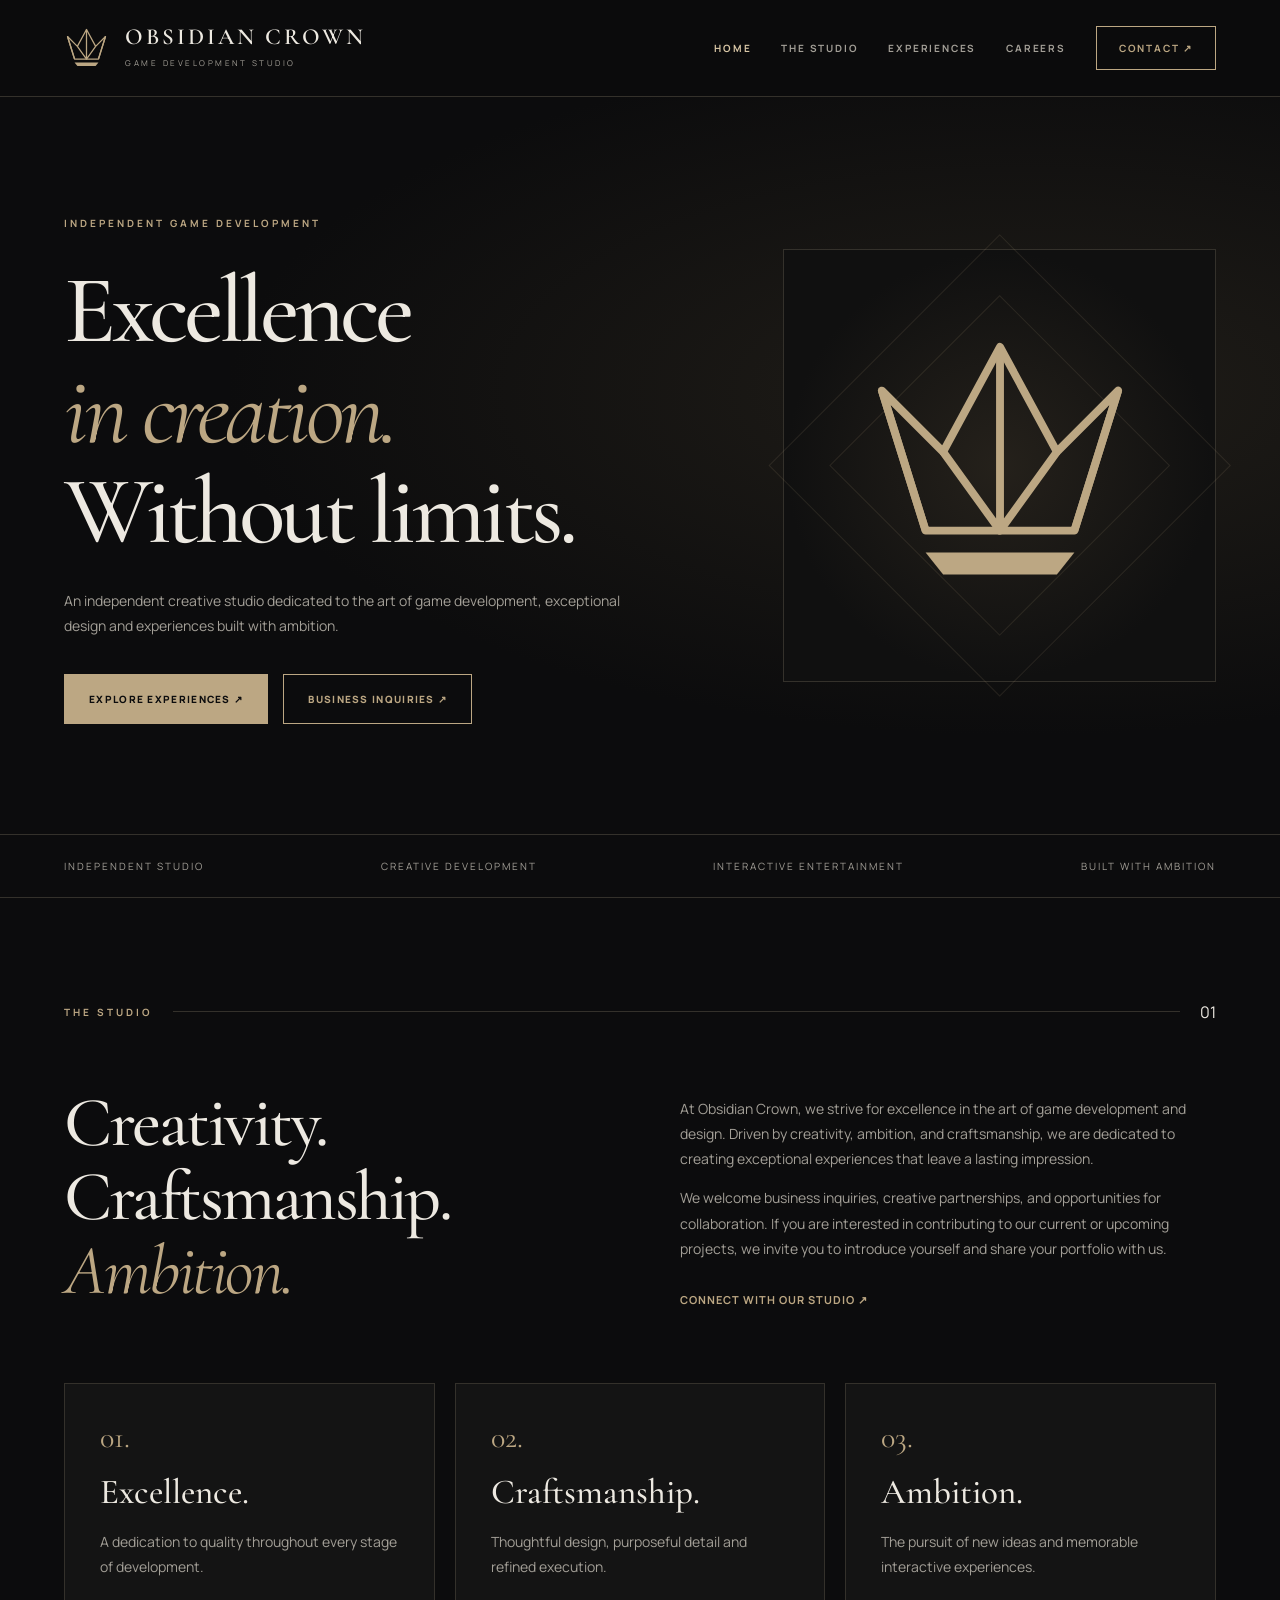
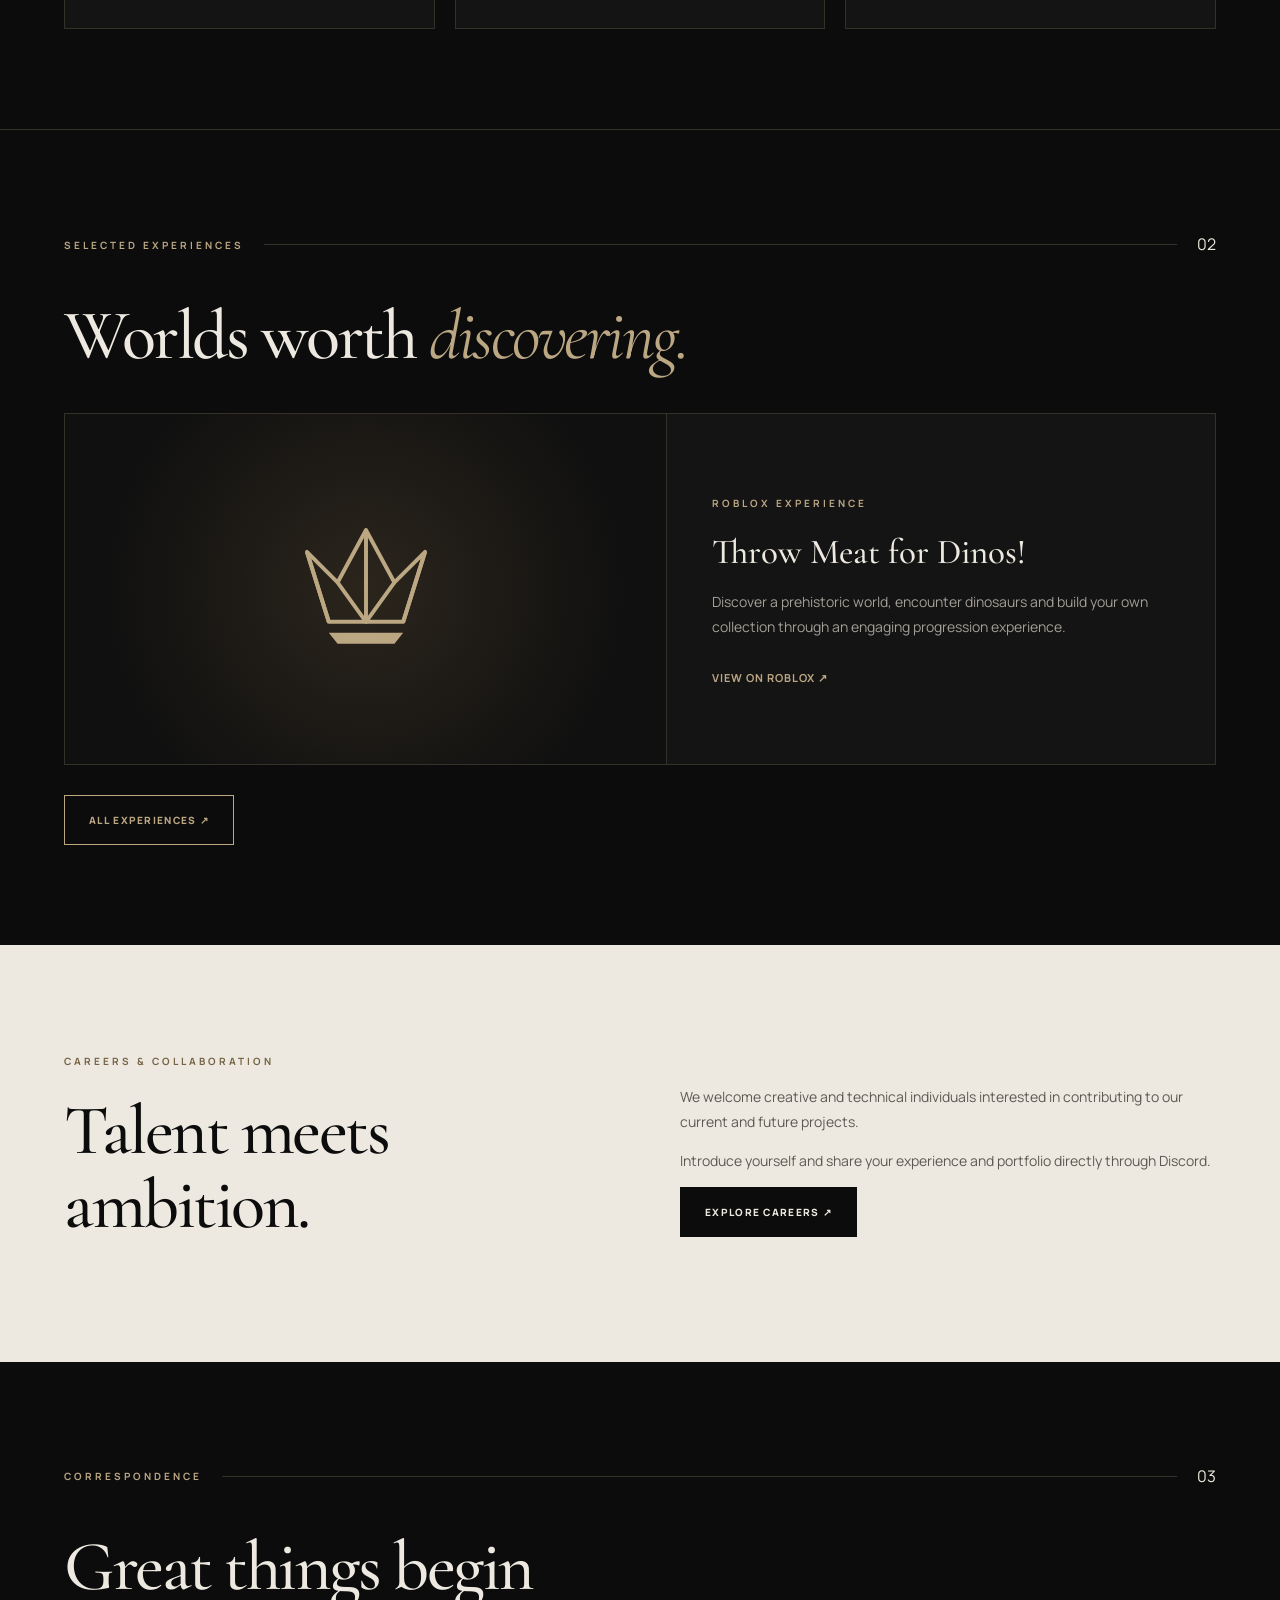
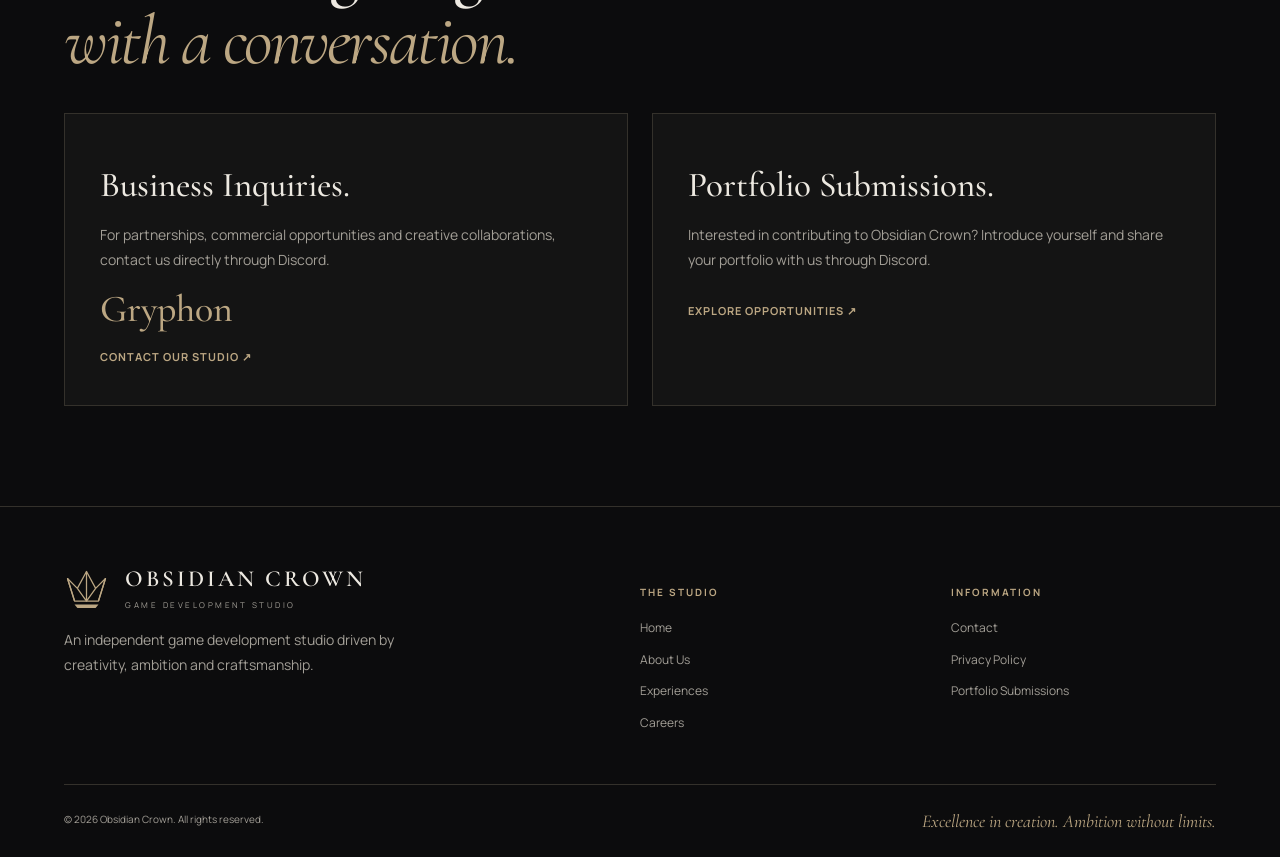
==== commit 664ae7b7: "Update index.html" ====
--- a/index.html
+++ b/index.html
@@ -1,1418 +1,749 @@
-
 <!DOCTYPE html>
 <html lang="en">
 <head>
-    <meta charset="UTF-8">
-    <meta name="viewport" content="width=device-width, initial-scale=1.0">
-    <meta name="theme-color" content="#0C0C0D">
-    <meta name="description" content="Obsidian Crown is an independent game development studio dedicated to creativity, craftsmanship, and exceptional interactive experiences.">
-
-    <title>Obsidian Crown — Independent Game Development Studio</title>
-
-    <link rel="canonical" href="https://obsidiancrown.org/">
-    <link rel="preconnect" href="https://fonts.googleapis.com">
-    <link rel="preconnect" href="https://fonts.gstatic.com" crossorigin>
-    <link href="https://fonts.googleapis.com/css2?family=Cormorant+Garamond:ital,wght@0,400;0,500;0,600;0,700;1,400;1,500&family=Manrope:wght@400;500;600;700;800&display=swap" rel="stylesheet">
-
-    <link rel="icon" type="image/svg+xml" href="data:image/svg+xml,%3Csvg xmlns='http://www.w3.org/2000/svg' viewBox='0 0 64 64'%3E%3Crect width='64' height='64' fill='%230C0C0D'/%3E%3Cpath d='M5 15L19 29L32 5L45 29L59 15L49 47H15Z' fill='none' stroke='%23BCA783' stroke-width='3'/%3E%3Cpath d='M15 52H49L45 57H19Z' fill='%23BCA783'/%3E%3C/svg%3E">
-
-    <style>
-        :root {
-            --black: #0C0C0D;
-            --carbon: #141414;
-            --gold: #BCA783;
-            --light-gold: #D9C7A6;
-            --ivory: #EDE9E1;
-            --muted: #A39F97;
-            --border: rgba(188,167,131,.18);
-            --heading: "Cormorant Garamond", Georgia, serif;
-            --body: "Manrope", Arial, sans-serif;
-        }
-
-        * {
-            box-sizing: border-box;
-            margin: 0;
-            padding: 0;
-        }
-
-        html {
-            scroll-behavior: smooth;
-            scroll-padding-top: 110px;
-        }
-
-        body {
-            background: var(--black);
-            color: var(--ivory);
-            font-family: var(--body);
-            font-size: 15px;
-            line-height: 1.85;
-            -webkit-font-smoothing: antialiased;
-        }
-
-        ::selection {
-            background: var(--gold);
-            color: var(--black);
-        }
-
-        a {
-            color: inherit;
-            text-decoration: none;
-        }
-
-        button {
-            font: inherit;
-            cursor: pointer;
-        }
-
-        svg {
-            display: block;
-        }
-
-        h1, h2, h3 {
-            font-family: var(--heading);
-            font-weight: 500;
-        }
-
-        .container {
-            width: min(1320px, 88%);
-            margin: 0 auto;
-        }
-
-        .eyebrow {
-            display: inline-flex;
-            align-items: center;
-            gap: 14px;
-            color: var(--gold);
-            font-size: 10px;
-            font-weight: 700;
-            letter-spacing: 3px;
-            text-transform: uppercase;
-        }
-
-        .eyebrow::before {
-            content: "";
-            width: 30px;
-            height: 1px;
-            background: currentColor;
-        }
-
-        .button {
-            display: inline-flex;
-            align-items: center;
-            justify-content: center;
-            gap: 20px;
-            min-height: 52px;
-            padding: 15px 26px;
-            border: 1px solid var(--gold);
-            background: var(--gold);
-            color: var(--black);
-            font-size: 10px;
-            font-weight: 800;
-            letter-spacing: 1.5px;
-            text-transform: uppercase;
-            transition: .25s;
-        }
-
-        .button:hover {
-            background: var(--light-gold);
-            transform: translateY(-2px);
-        }
-
-        .button-outline {
-            background: transparent;
-            border-color: var(--border);
-            color: var(--gold);
-        }
-
-        .button-outline:hover {
-            background: var(--gold);
-            color: var(--black);
-        }
-
-        header {
-            position: fixed;
-            inset: 0 0 auto;
-            z-index: 100;
-            background: rgba(12,12,13,.92);
-            backdrop-filter: blur(20px);
-            border-bottom: 1px solid var(--border);
-        }
-
-        .navbar {
-            min-height: 94px;
-            display: flex;
-            align-items: center;
-            justify-content: space-between;
-            gap: 25px;
-        }
-
-        .brand {
-            display: inline-flex;
-            align-items: center;
-            gap: 15px;
-        }
-
-        .brand-mark {
-            width: 43px;
-            height: 43px;
-            flex-shrink: 0;
-        }
-
-        .brand-text {
-            display: flex;
-            flex-direction: column;
-            line-height: 1.15;
-        }
-
-        .brand-name {
-            font-family: var(--heading);
-            font-size: 25px;
-            font-weight: 600;
-            letter-spacing: 1.5px;
-            white-space: nowrap;
-        }
-
-        .brand-subtitle {
-            margin-top: 6px;
-            color: var(--gold);
-            font-size: 8px;
-            letter-spacing: 3px;
-        }
-
-        .navigation {
-            display: flex;
-            align-items: center;
-            gap: 35px;
-        }
-
-        .navigation a {
-            color: var(--muted);
-            font-size: 11px;
-            font-weight: 600;
-            letter-spacing: 1px;
-            transition: color .2s;
-        }
-
-        .navigation a:hover {
-            color: var(--light-gold);
-        }
-
-        .navigation .nav-careers {
-            background: var(--gold);
-            color: var(--black);
-            padding: 12px 24px;
-        }
-
-        .navigation .nav-careers:hover {
-            background: var(--light-gold);
-            color: var(--black);
-        }
-
-        .menu-toggle {
-            display: none;
-            background: transparent;
-            border: 0;
-            color: var(--gold);
-            padding: 10px;
-        }
-
-        .menu-toggle span {
-            display: block;
-            width: 25px;
-            height: 1px;
-            margin: 6px 0;
-            background: currentColor;
-        }
-
-        .hero {
-            position: relative;
-            overflow: hidden;
-            min-height: 850px;
-            display: flex;
-            align-items: center;
-            padding: 170px 0 100px;
-            background:
-                radial-gradient(
-                    ellipse at 78% 45%,
-                    #30281C 0%,
-                    #171511 30%,
-                    #0C0C0D 65%
-                );
-        }
-
-        .hero-grid {
-            display: grid;
-            grid-template-columns: 1.15fr .85fr;
-            align-items: center;
-            gap: 45px;
-        }
-
-        .hero h1 {
-            font-size: clamp(70px, 8vw, 120px);
-            line-height: .91;
-            letter-spacing: -3px;
-            margin: 30px 0;
-        }
-
-        .hero h1 em {
-            color: var(--gold);
-            font-weight: 400;
-        }
-
-        .hero p {
-            color: var(--muted);
-            max-width: 560px;
-            font-size: 15px;
-        }
-
-        .hero-actions {
-            display: flex;
-            flex-wrap: wrap;
-            gap: 15px;
-            margin-top: 35px;
-        }
-
-        .hero-art {
-            position: relative;
-            aspect-ratio: 1;
-            display: grid;
-            place-items: center;
-        }
-
-        .hero-ring {
-            position: absolute;
-            inset: 0;
-            border: 1px solid rgba(188,167,131,.12);
-            border-radius: 50%;
-        }
-
-        .hero-ring:nth-child(2) {
-            inset: 8%;
-        }
-
-        .hero-ring:nth-child(3) {
-            inset: 16%;
-        }
-
-        .hero-crown {
-            width: 76%;
-            filter: drop-shadow(0 25px 35px rgba(0,0,0,.55));
-            animation: float 7s ease-in-out infinite;
-        }
-
-        @keyframes float {
-            0%, 100% {
-                transform: translateY(0);
-            }
-
-            50% {
-                transform: translateY(-12px);
-            }
-        }
-
-        .hero-caption {
-            position: absolute;
-            bottom: -10px;
-            color: var(--gold);
-            font-size: 9px;
-            letter-spacing: 4px;
-            text-transform: uppercase;
-        }
-
-        .identity-strip {
-            border-top: 1px solid var(--border);
-            border-bottom: 1px solid var(--border);
-            background: #101010;
-        }
-
-        .identity-grid {
-            display: grid;
-            grid-template-columns: repeat(3, 1fr);
-        }
-
-        .identity-item {
-            padding: 27px 15px;
-            text-align: center;
-            color: var(--gold);
-            font-size: 10px;
-            letter-spacing: 3px;
-            text-transform: uppercase;
-        }
-
-        .identity-item + .identity-item {
-            border-left: 1px solid var(--border);
-        }
-
-        .section {
-            padding: 115px 0;
-        }
-
-        .section-title {
-            font-size: clamp(48px, 5.5vw, 82px);
-            line-height: 1.05;
-            margin: 20px 0 28px;
-        }
-
-        .section-title em {
-            color: var(--gold);
-            font-weight: 400;
-        }
-
-        .studio-grid {
-            display: grid;
-            grid-template-columns: 1fr 1fr;
-            align-items: start;
-            gap: 100px;
-        }
-
-        .studio-copy p {
-            color: var(--muted);
-            margin-bottom: 20px;
-        }
-
-        .manifesto {
-            margin-top: 65px;
-            padding: 35px 0 35px 30px;
-            border-left: 1px solid var(--gold);
-        }
-
-        .manifesto p {
-            font-family: var(--heading);
-            color: var(--light-gold);
-            font-size: clamp(28px, 3vw, 42px);
-            font-style: italic;
-            line-height: 1.25;
-        }
-
-        .experiences {
-            background: #111111;
-            border-block: 1px solid var(--border);
-        }
-
-        .section-intro {
-            max-width: 650px;
-            color: var(--muted);
-        }
-
-        .experience-grid {
-            display: grid;
-            grid-template-columns: 1fr 1fr;
-            gap: 28px;
-            margin-top: 55px;
-        }
-
-        .experience-card {
-            background: var(--carbon);
-            border: 1px solid var(--border);
-            overflow: hidden;
-            transition: border-color .3s;
-        }
-
-        .experience-card:hover {
-            border-color: var(--gold);
-        }
-
-        .art-placeholder {
-            position: relative;
-            aspect-ratio: 16 / 9;
-            background:
-                radial-gradient(
-                    ellipse at center,
-                    #28241D,
-                    #171614 50%,
-                    #101010
-                );
-            display: flex;
-            flex-direction: column;
-            align-items: center;
-            justify-content: center;
-            gap: 15px;
-            overflow: hidden;
-            border-bottom: 1px solid var(--border);
-        }
-
-        .art-placeholder::before {
-            content: "";
-            position: absolute;
-            inset: 18px;
-            border: 1px solid rgba(188,167,131,.12);
-            pointer-events: none;
-        }
-
-        .placeholder-mark {
-            width: 65px;
-            height: 65px;
-            opacity: .55;
-        }
-
-        .placeholder-text {
-            color: var(--gold);
-            font-size: 9px;
-            letter-spacing: 3px;
-            text-transform: uppercase;
-        }
-
-        .future-mark {
-            font-family: var(--heading);
-            font-size: 100px;
-            color: rgba(188,167,131,.45);
-            line-height: 1;
-        }
-
-        .experience-content {
-            padding: 32px;
-        }
-
-        .experience-category {
-            color: var(--gold);
-            font-size: 9px;
-            letter-spacing: 1.8px;
-            text-transform: uppercase;
-        }
-
-        .experience-content h3 {
-            font-size: clamp(32px, 3.4vw, 46px);
-            line-height: 1.1;
-            margin: 15px 0;
-        }
-
-        .experience-content p {
-            color: var(--muted);
-            font-size: 13px;
-        }
-
-        .experience-footer {
-            margin-top: 28px;
-            padding-top: 23px;
-            border-top: 1px solid var(--border);
-            display: flex;
-            flex-wrap: wrap;
-            align-items: center;
-            justify-content: space-between;
-            gap: 15px;
-        }
-
-        .project-status {
-            display: inline-flex;
-            align-items: center;
-            gap: 9px;
-            color: var(--gold);
-            font-size: 9px;
-            letter-spacing: 1px;
-            text-transform: uppercase;
-        }
-
-        .project-status::before {
-            content: "";
-            width: 6px;
-            height: 6px;
-            border-radius: 50%;
-            background: var(--gold);
-        }
-
-        .text-link {
-            color: var(--light-gold);
-            font-size: 10px;
-            font-weight: 700;
-            letter-spacing: 1px;
-            text-transform: uppercase;
-        }
-
-        .text-link:hover {
-            text-decoration: underline;
-            text-underline-offset: 5px;
-        }
-
-        .values-grid {
-            display: grid;
-            grid-template-columns: repeat(3, 1fr);
-            gap: 25px;
-            margin-top: 50px;
-        }
-
-        .value-card {
-            padding: 35px 28px;
-            border: 1px solid var(--border);
-        }
-
-        .value-number {
-            font-family: var(--heading);
-            font-style: italic;
-            font-size: 35px;
-            color: var(--gold);
-        }
-
-        .value-card h3 {
-            font-size: 37px;
-            margin: 15px 0;
-        }
-
-        .value-card p {
-            font-size: 13px;
-            color: var(--muted);
-        }
-
-        .careers {
-            background: #E6E0D5;
-            color: #191815;
-        }
-
-        .careers .eyebrow {
-            color: #776548;
-        }
-
-        .careers .section-title em {
-            color: #89734F;
-        }
-
-        .careers-grid {
-            display: grid;
-            grid-template-columns: 1fr 1fr;
-            gap: 80px;
-            align-items: center;
-        }
-
-        .careers-copy p {
-            color: #686258;
-            margin-bottom: 22px;
-        }
-
-        .careers .button {
-            background: #191815;
-            color: var(--ivory);
-            border-color: #191815;
-        }
-
-        .careers .button:hover {
-            background: #3B3428;
-        }
-
-        .departments {
-            margin-top: 30px;
-            border-top: 1px solid rgba(25,24,21,.18);
-        }
-
-        .department {
-            display: flex;
-            justify-content: space-between;
-            gap: 15px;
-            padding: 15px 0;
-            border-bottom: 1px solid rgba(25,24,21,.18);
-            font-size: 13px;
-        }
-
-        .department span:last-child {
-            color: #89734F;
-        }
-
-        .contact-grid {
-            display: grid;
-            grid-template-columns: 1fr 1fr;
-            gap: 25px;
-            margin-top: 45px;
-        }
-
-        .contact-card {
-            padding: 35px;
-            border: 1px solid var(--border);
-        }
-
-        .contact-card h3 {
-            font-size: 36px;
-            margin-bottom: 15px;
-        }
-
-        .contact-card p {
-            color: var(--muted);
-            font-size: 13px;
-            margin-bottom: 25px;
-        }
-
-        .contact-note {
-            color: var(--gold);
-            font-size: 11px;
-        }
-
-        footer {
-            padding: 65px 0 25px;
-            background: #090909;
-            border-top: 1px solid var(--border);
-        }
-
-        .footer-grid {
-            display: grid;
-            grid-template-columns: 2fr 1fr 1fr;
-            gap: 60px;
-        }
-
-        .footer-description {
-            color: var(--muted);
-            font-size: 13px;
-            max-width: 350px;
-            margin-top: 22px;
-        }
-
-        .footer-column h3 {
-            font-family: var(--body);
-            font-size: 10px;
-            letter-spacing: 2px;
-            text-transform: uppercase;
-            color: var(--gold);
-            margin-bottom: 20px;
-        }
-
-        .footer-column a {
-            display: block;
-            width: fit-content;
-            font-size: 13px;
-            color: var(--muted);
-            margin-bottom: 12px;
-        }
-
-        .footer-column a:hover {
-            color: var(--light-gold);
-        }
-
-        .footer-bottom {
-            display: flex;
-            justify-content: space-between;
-            flex-wrap: wrap;
-            gap: 15px;
-            border-top: 1px solid var(--border);
-            margin-top: 50px;
-            padding-top: 25px;
-            font-size: 10px;
-            color: var(--muted);
-        }
-
-        .footer-motto {
-            color: var(--gold);
-            font-family: var(--heading);
-            font-size: 17px;
-            font-style: italic;
-        }
-
-        :focus-visible {
-            outline: 2px solid var(--gold);
-            outline-offset: 5px;
-        }
-
-        @media (max-width: 1050px) {
-            .navigation {
-                gap: 20px;
-            }
-
-            .studio-grid,
-            .careers-grid {
-                gap: 45px;
-            }
-
-            .hero {
-                min-height: 750px;
-            }
-        }
-
-        @media (max-width: 800px) {
-            .navbar {
-                min-height: 80px;
-            }
-
-            .brand-mark {
-                width: 35px;
-                height: 35px;
-            }
-
-            .brand-name {
-                font-size: 22px;
-            }
-
-            .brand-subtitle {
-                font-size: 7px;
-                letter-spacing: 2px;
-            }
-
-            .menu-toggle {
-                display: block;
-            }
-
-            .navigation {
-                display: none;
-                position: absolute;
-                top: 80px;
-                left: 0;
-                right: 0;
-                flex-direction: column;
-                align-items: stretch;
-                background: var(--black);
-                border-bottom: 1px solid var(--border);
-                padding: 30px 6%;
-                gap: 22px;
-            }
-
-            .navigation.open {
-                display: flex;
-            }
-
-            .navigation .nav-careers {
-                text-align: center;
-            }
-
-            .hero {
-                min-height: auto;
-                padding: 140px 0 70px;
-            }
-
-            .hero-grid,
-            .studio-grid,
-            .experience-grid,
-            .careers-grid,
-            .contact-grid {
-                grid-template-columns: 1fr;
-            }
-
-            .hero h1 {
-                font-size: clamp(60px, 12vw, 90px);
-                letter-spacing: -2px;
-            }
-
-            .hero-art {
-                width: min(100%, 420px);
-                margin: 20px auto;
-            }
-
-            .section {
-                padding: 75px 0;
-            }
-
-            .values-grid {
-                grid-template-columns: 1fr;
-            }
-
-            .footer-grid {
-                grid-template-columns: 1fr 1fr;
-                gap: 35px;
-            }
-
-            .footer-brand {
-                grid-column: 1 / -1;
-            }
-        }
-
-        @media (max-width: 450px) {
-            .identity-item {
-                font-size: 8px;
-                letter-spacing: 1px;
-            }
-
-            .hero-actions {
-                flex-direction: column;
-            }
-
-            .experience-content,
-            .contact-card {
-                padding: 25px;
-            }
-
-            .footer-bottom {
-                flex-direction: column;
-            }
-        }
-
-        @media (prefers-reduced-motion: reduce) {
-            html {
-                scroll-behavior: auto;
-            }
-
-            *, *::before, *::after {
-                animation: none !important;
-                transition: none !important;
-            }
-        }
-    </style>
+<meta charset="UTF-8">
+<meta name="viewport" content="width=device-width, initial-scale=1">
+<title>Obsidian Crown — Independent Game Studio</title>
+<meta name="description" content="Obsidian Crown is an independent game development studio driven by creativity, ambition and craftsmanship.">
+<meta name="theme-color" content="#0C0C0D">
+<link rel="canonical" href="https://obsidiancrown.org/">
+<link rel="preconnect" href="https://fonts.googleapis.com">
+<link rel="preconnect" href="https://fonts.gstatic.com" crossorigin>
+<link href="https://fonts.googleapis.com/css2?family=Cormorant+Garamond:ital,wght@0,400;0,500;0,600;1,400&family=Manrope:wght@400;500;600;700;800&display=swap" rel="stylesheet">
+
+<style>
+:root {
+    --black: #0C0C0D;
+    --surface: #141414;
+    --gold: #BCA783;
+    --gold-light: #D9C7A6;
+    --ivory: #EDE9E1;
+    --muted: #A39F97;
+    --border: #34312B;
+    --serif: "Cormorant Garamond", Georgia, serif;
+    --sans: "Manrope", Arial, sans-serif;
+}
+
+* { box-sizing: border-box; }
+
+html {
+    scroll-behavior: smooth;
+    scroll-padding-top: 110px;
+}
+
+body {
+    margin: 0;
+    background: var(--black);
+    color: var(--ivory);
+    font-family: var(--sans);
+    line-height: 1.8;
+}
+
+a {
+    color: inherit;
+    text-decoration: none;
+}
+
+button { font: inherit; cursor: pointer; }
+
+a:focus-visible, button:focus-visible {
+    outline: 2px solid var(--gold);
+    outline-offset: 5px;
+}
+
+.container {
+    width: min(90%, 1440px);
+    margin: auto;
+}
+
+header {
+    position: sticky;
+    top: 0;
+    z-index: 100;
+    background: rgba(12,12,13,.97);
+    border-bottom: 1px solid var(--border);
+    backdrop-filter: blur(16px);
+}
+
+.navbar {
+    min-height: 96px;
+    display: flex;
+    align-items: center;
+    justify-content: space-between;
+    gap: 30px;
+}
+
+.brand {
+    display: flex;
+    align-items: center;
+    gap: 16px;
+}
+
+.brand-mark {
+    width: 45px;
+    height: 45px;
+    color: var(--gold);
+    flex-shrink: 0;
+}
+
+.brand-name {
+    display: block;
+    font: 600 23px/1.1 var(--serif);
+    letter-spacing: 3px;
+    text-transform: uppercase;
+}
+
+.brand-subtitle {
+    display: block;
+    color: var(--muted);
+    font-size: 8px;
+    letter-spacing: 2.5px;
+    margin-top: 6px;
+}
+
+.navigation {
+    display: flex;
+    align-items: center;
+    gap: 30px;
+}
+
+.navigation a {
+    font-size: 10px;
+    font-weight: 700;
+    letter-spacing: 1.8px;
+    text-transform: uppercase;
+    color: var(--muted);
+    transition: color .2s;
+}
+
+.navigation a:hover,
+.navigation a[aria-current="page"] {
+    color: var(--gold-light);
+}
+
+.navigation .nav-contact {
+    border: 1px solid var(--gold);
+    color: var(--gold);
+    padding: 12px 22px;
+}
+
+.menu-toggle {
+    display: none;
+    background: transparent;
+    border: 1px solid var(--border);
+    color: var(--gold);
+    padding: 8px 14px;
+    font-size: 22px;
+}
+
+.hero {
+    padding: 110px 0;
+    min-height: 650px;
+    display: flex;
+    align-items: center;
+    background: radial-gradient(ellipse at 80% 40%, #201D18, transparent 55%);
+}
+
+.hero-grid {
+    display: grid;
+    grid-template-columns: 1.2fr .8fr;
+    align-items: center;
+    gap: 70px;
+}
+
+.eyebrow {
+    color: var(--gold);
+    font-size: 10px;
+    letter-spacing: 3px;
+    font-weight: 700;
+    text-transform: uppercase;
+}
+
+h1, h2, h3 {
+    font-family: var(--serif);
+    font-weight: 500;
+    line-height: 1.05;
+}
+
+h1 {
+    font-size: clamp(65px, 7.5vw, 120px);
+    letter-spacing: -.045em;
+    margin: 25px 0;
+}
+
+h1 em, h2 em {
+    color: var(--gold);
+    font-weight: 400;
+}
+
+h2 {
+    font-size: clamp(45px, 5.5vw, 82px);
+    letter-spacing: -.035em;
+    margin: 20px 0;
+}
+
+h3 {
+    font-size: 35px;
+    margin: 18px 0;
+}
+
+p {
+    color: var(--muted);
+    font-size: 14px;
+}
+
+.hero p { max-width: 580px; }
+
+.hero-actions {
+    display: flex;
+    flex-wrap: wrap;
+    gap: 15px;
+    margin-top: 35px;
+}
+
+.button {
+    display: inline-flex;
+    justify-content: center;
+    align-items: center;
+    background: var(--gold);
+    border: 1px solid var(--gold);
+    color: var(--black);
+    padding: 15px 24px;
+    font-size: 10px;
+    font-weight: 800;
+    letter-spacing: 1.3px;
+    text-transform: uppercase;
+    transition: .2s;
+}
+
+.button:hover {
+    background: var(--gold-light);
+    border-color: var(--gold-light);
+}
+
+.button-outline {
+    background: transparent;
+    color: var(--gold);
+}
+
+.button-outline:hover {
+    color: var(--black);
+}
+
+.hero-art {
+    aspect-ratio: 1;
+    display: grid;
+    place-items: center;
+    position: relative;
+    border: 1px solid var(--border);
+    background: radial-gradient(circle, #25211B, #101010 70%);
+}
+
+.hero-art::before,
+.hero-art::after {
+    content: "";
+    position: absolute;
+    inset: 12%;
+    border: 1px solid #BCA78322;
+    transform: rotate(45deg);
+}
+
+.hero-art::after {
+    inset: 22%;
+}
+
+.hero-art svg {
+    width: 65%;
+    color: var(--gold);
+    z-index: 1;
+}
+
+.identity-strip {
+    border-block: 1px solid var(--border);
+    padding: 22px 0;
+}
+
+.identity-inner {
+    display: flex;
+    justify-content: space-between;
+    gap: 20px;
+    flex-wrap: wrap;
+    color: var(--muted);
+    font-size: 10px;
+    letter-spacing: 2px;
+    text-transform: uppercase;
+}
+
+.section { padding: 100px 0; }
+
+.section-heading {
+    display: flex;
+    align-items: center;
+    gap: 20px;
+    margin-bottom: 40px;
+}
+
+.section-rule {
+    flex: 1;
+    height: 1px;
+    background: var(--border);
+}
+
+.studio-grid,
+.careers-grid {
+    display: grid;
+    grid-template-columns: 1fr 1fr;
+    gap: 80px;
+    align-items: center;
+}
+
+.values-grid {
+    display: grid;
+    grid-template-columns: repeat(3, 1fr);
+    margin-top: 55px;
+    gap: 20px;
+}
+
+.value-card,
+.contact-card {
+    background: var(--surface);
+    border: 1px solid var(--border);
+    padding: 35px;
+}
+
+.value-card span {
+    color: var(--gold);
+    font: 400 30px var(--serif);
+}
+
+.experiences {
+    border-top: 1px solid var(--border);
+}
+
+.experience-card {
+    display: grid;
+    grid-template-columns: 1.1fr 1fr;
+    background: var(--surface);
+    border: 1px solid var(--border);
+    margin-top: 40px;
+}
+
+.experience-art {
+    min-height: 350px;
+    display: grid;
+    place-items: center;
+    background: radial-gradient(circle, #2B251C, #101010 75%);
+    border-right: 1px solid var(--border);
+}
+
+.experience-art svg {
+    width: 140px;
+    color: var(--gold);
+}
+
+.experience-content {
+    padding: 45px;
+    align-self: center;
+}
+
+.text-link {
+    display: inline-block;
+    color: var(--gold);
+    font-size: 11px;
+    font-weight: 700;
+    letter-spacing: 1px;
+    text-transform: uppercase;
+    margin-top: 15px;
+}
+
+.text-link:hover { color: var(--gold-light); }
+
+.careers {
+    background: var(--ivory);
+    color: var(--black);
+}
+
+.careers p { color: #5E5A53; }
+.careers .eyebrow { color: #756344; }
+
+.careers .button {
+    background: var(--black);
+    color: var(--ivory);
+    border-color: var(--black);
+}
+
+.careers .button:hover {
+    background: #302B23;
+}
+
+.contact-grid {
+    display: grid;
+    grid-template-columns: repeat(2, 1fr);
+    gap: 24px;
+    margin-top: 35px;
+}
+
+.discord-name {
+    font: 500 38px var(--serif);
+    color: var(--gold);
+    user-select: all;
+}
+
+footer {
+    padding: 60px 0 25px;
+    border-top: 1px solid var(--border);
+}
+
+.footer-grid {
+    display: grid;
+    grid-template-columns: 2fr 1fr 1fr;
+    gap: 45px;
+}
+
+.footer-brand p { max-width: 340px; }
+
+.footer-column h3 {
+    font: 700 10px var(--sans);
+    letter-spacing: 2px;
+    color: var(--gold);
+    text-transform: uppercase;
+}
+
+.footer-column a {
+    display: block;
+    color: var(--muted);
+    font-size: 12px;
+    margin: 10px 0;
+}
+
+.footer-column a:hover { color: var(--ivory); }
+
+.footer-bottom {
+    display: flex;
+    justify-content: space-between;
+    gap: 20px;
+    border-top: 1px solid var(--border);
+    margin-top: 40px;
+    padding-top: 25px;
+    color: var(--muted);
+    font-size: 10px;
+}
+
+.footer-motto {
+    color: var(--gold);
+    font: italic 18px var(--serif);
+}
+
+@media (max-width: 950px) {
+    .menu-toggle { display: block; }
+
+    .navigation {
+        display: none;
+        position: absolute;
+        top: 100%;
+        left: 0;
+        right: 0;
+        background: var(--black);
+        padding: 30px 5%;
+        border-bottom: 1px solid var(--border);
+        flex-direction: column;
+        align-items: stretch;
+    }
+
+    .navigation.open { display: flex; }
+    .navigation .nav-contact { text-align: center; }
+
+    .hero-grid, .studio-grid, .careers-grid,
+    .experience-card {
+        grid-template-columns: 1fr;
+        gap: 35px;
+    }
+
+    .hero { padding: 70px 0; }
+
+    .hero-art {
+        width: min(100%, 420px);
+        margin: auto;
+    }
+
+    .experience-art {
+        border-right: none;
+        border-bottom: 1px solid var(--border);
+    }
+
+    .values-grid { grid-template-columns: 1fr; }
+    .section { padding: 70px 0; }
+}
+
+@media (max-width: 560px) {
+    .navbar { min-height: 80px; }
+    .brand-name { font-size: 17px; letter-spacing: 1.5px; }
+    .brand-subtitle { font-size: 6px; letter-spacing: 1.4px; }
+    .brand-mark { width: 34px; height: 34px; }
+    .brand { gap: 10px; }
+    .hero-actions { flex-direction: column; }
+    .contact-grid, .footer-grid { grid-template-columns: 1fr; }
+    .experience-content, .contact-card { padding: 25px; }
+    .footer-bottom { flex-direction: column; }
+}
+
+@media (prefers-reduced-motion: reduce) {
+    *, *::before, *::after {
+        scroll-behavior: auto !important;
+        transition: none !important;
+    }
+}
+</style>
 </head>
 
 <body>
 
 <svg width="0" height="0" style="position:absolute" aria-hidden="true">
-    <symbol id="crown-logo" viewBox="0 0 64 64">
-        <path d="M5 15L19 29L32 5L45 29L59 15L49 47H15Z"
-              fill="none" stroke="#BCA783" stroke-width="2"/>
-        <path d="M32 5V47M19 29L32 47L45 29M5 15L15 47M59 15L49 47"
-              fill="none" stroke="#BCA783" stroke-width="1.3"/>
-        <path d="M15 52H49L45 57H19Z" fill="#BCA783"/>
+    <symbol id="crown" viewBox="0 0 64 64">
+        <g fill="none" stroke="currentColor" stroke-width="1.8" stroke-linejoin="round">
+            <path d="M5 15L19 29L32 5L45 29L59 15L49 47H15Z"/>
+            <path d="M32 5V47M19 29L32 47L45 29M5 15L15 47M59 15L49 47"/>
+        </g>
+        <path d="M15 52H49L45 57H19Z" fill="currentColor"/>
     </symbol>
 </svg>
 
 <header>
     <div class="container navbar">
-
-        <a href="index.html" class="brand" aria-label="Obsidian Crown home">
-            <svg class="brand-mark" aria-hidden="true">
-                <use href="#crown-logo"/>
-            </svg>
-
-            <div class="brand-text">
+        <a href="/" class="brand">
+            <svg class="brand-mark" aria-hidden="true"><use href="#crown"/></svg>
+            <span>
                 <span class="brand-name">Obsidian Crown</span>
                 <span class="brand-subtitle">GAME DEVELOPMENT STUDIO</span>
-            </div>
+            </span>
         </a>
 
-        <button class="menu-toggle"
-                id="menuToggle"
-                aria-label="Toggle navigation"
-                aria-controls="navigation"
-                aria-expanded="false">
-            <span></span>
-            <span></span>
-            <span></span>
-        </button>
-
-        <nav class="navigation" id="navigation" aria-label="Main navigation">
-            <a href="#home" aria-current="page">Home</a>
-            <a href="#studio">The Studio</a>
-            <a href="#experiences">Experiences</a>
-            <a href="#contact">Contact</a>
-            <a href="careers.html" class="nav-careers">Careers ↗</a>
+        <button class="menu-toggle" id="menuToggle" aria-label="Toggle navigation" aria-controls="navigation" aria-expanded="false">☰</button>
+
+        <nav class="navigation" id="navigation">
+            <a href="/" aria-current="page">Home</a>
+            <a href="/#studio">The Studio</a>
+            <a href="/games">Experiences</a>
+            <a href="/careers">Careers</a>
+            <a href="/contact" class="nav-contact">Contact ↗</a>
         </nav>
-
     </div>
 </header>
 
 <main>
-
     <section class="hero" id="home">
         <div class="container hero-grid">
-
             <div>
                 <span class="eyebrow">Independent Game Development</span>
-
-                <h1>
-                    Excellence<br>
-                    <em>in creation.</em><br>
-                    Without limits.
-                </h1>
-
-                <p>
-                    An independent creative studio dedicated to
-                    the art of game development, exceptional design,
-                    and experiences built with ambition.
-                </p>
+                <h1>Excellence<br><em>in creation.</em><br>Without limits.</h1>
+                <p>An independent creative studio dedicated to the art of game development, exceptional design and experiences built with ambition.</p>
 
                 <div class="hero-actions">
-                    <a href="#contact" class="button">
-                        Business Inquiries ↗
-                    </a>
-
-                    <a href="careers.html" class="button button-outline">
-                        Join Our Studio ↗
-                    </a>
+                    <a href="/games" class="button">Explore Experiences ↗</a>
+                    <a href="/contact" class="button button-outline">Business Inquiries ↗</a>
                 </div>
             </div>
 
             <div class="hero-art" aria-hidden="true">
-
-                <div class="hero-ring"></div>
-                <div class="hero-ring"></div>
-                <div class="hero-ring"></div>
-
-                <svg class="hero-crown" viewBox="0 0 400 350">
-
-                    <defs>
-                        <linearGradient id="goldA" x1="0" y1="0" x2="1" y2="1">
-                            <stop offset="0" stop-color="#E8D6B2"/>
-                            <stop offset="1" stop-color="#8C744D"/>
-                        </linearGradient>
-
-                        <linearGradient id="goldB" x1="0" y1="0" x2="0" y2="1">
-                            <stop offset="0" stop-color="#BCA783"/>
-                            <stop offset="1" stop-color="#4D3E29"/>
-                        </linearGradient>
-                    </defs>
-
-                    <polygon points="30,80 120,160 200,20 280,160 370,80 310,275 90,275"
-                             fill="#332A1D"/>
-
-                    <polygon points="30,80 120,160 90,275"
-                             fill="url(#goldB)"/>
-
-                    <polygon points="120,160 200,20 200,275"
-                             fill="url(#goldA)"/>
-
-                    <polygon points="200,20 280,160 200,275"
-                             fill="#8F7956"/>
-
-                    <polygon points="280,160 370,80 310,275"
-                             fill="url(#goldA)"/>
-
-                    <polygon points="120,160 90,275 200,275"
-                             fill="#77603E"/>
-
-                    <polygon points="280,160 200,275 310,275"
-                             fill="#C0A77D"/>
-
-                    <path d="M30 80L120 160L200 20L280 160L370 80L310 275H90Z"
-                          fill="none" stroke="#D9C7A6" stroke-width="2"/>
-
-                    <polygon points="90,292 310,292 290,320 110,320"
-                             fill="url(#goldA)"/>
-
-                    <polygon points="110,320 290,320 280,330 120,330"
-                             fill="#54432D"/>
-
-                </svg>
-
-                <span class="hero-caption">The Obsidian Crown</span>
-
-            </div>
-
+                <svg viewBox="0 0 64 64"><use href="#crown"/></svg>
+            </div>
         </div>
     </section>
 
     <div class="identity-strip">
-        <div class="container identity-grid">
-            <div class="identity-item">Independent</div>
-            <div class="identity-item">Creative</div>
-            <div class="identity-item">Exceptional</div>
+        <div class="container identity-inner">
+            <span>Independent Studio</span>
+            <span>Creative Development</span>
+            <span>Interactive Entertainment</span>
+            <span>Built with Ambition</span>
         </div>
     </div>
 
     <section class="section" id="studio">
         <div class="container">
+            <div class="section-heading">
+                <span class="eyebrow">The Studio</span>
+                <span class="section-rule"></span>
+                <span>01</span>
+            </div>
 
             <div class="studio-grid">
+                <h2>Creativity.<br>Craftsmanship.<br><em>Ambition.</em></h2>
 
                 <div>
-                    <span class="eyebrow">The Studio</span>
-
-                    <h2 class="section-title">
-                        Built with<br>
-                        <em>purpose.</em>
-                    </h2>
+                    <p>At Obsidian Crown, we strive for excellence in the art of game development and design. Driven by creativity, ambition, and craftsmanship, we are dedicated to creating exceptional experiences that leave a lasting impression.</p>
+
+                    <p>We welcome business inquiries, creative partnerships, and opportunities for collaboration. If you are interested in contributing to our current or upcoming projects, we invite you to introduce yourself and share your portfolio with us.</p>
+
+                    <a href="/contact" class="text-link">Connect with our studio ↗</a>
                 </div>
-
-                <div class="studio-copy">
-                    <p>
-                        Welcome to Obsidian Crown, where we strive
-                        for excellence in the art of game development
-                        and design.
-                    </p>
-
-                    <p>
-                        Driven by creativity, ambition, and craftsmanship,
-                        we are dedicated to creating exceptional experiences
-                        that leave a lasting impression.
-                    </p>
-
-                    <p>
-                        We welcome business inquiries, creative partnerships,
-                        and opportunities for collaboration. If you are
-                        interested in contributing to our current or upcoming
-                        projects, we invite you to introduce yourself and
-                        share your portfolio with us.
-                    </p>
-
-                    <a href="careers.html" class="text-link">
-                        Discover opportunities ↗
-                    </a>
-                </div>
-
-            </div>
-
-            <div class="manifesto">
-                <p>Excellence in creation. Ambition without limits.</p>
-            </div>
-
+            </div>
+
+            <div class="values-grid">
+                <article class="value-card">
+                    <span>01.</span>
+                    <h3>Excellence.</h3>
+                    <p>A dedication to quality throughout every stage of development.</p>
+                </article>
+
+                <article class="value-card">
+                    <span>02.</span>
+                    <h3>Craftsmanship.</h3>
+                    <p>Thoughtful design, purposeful detail and refined execution.</p>
+                </article>
+
+                <article class="value-card">
+                    <span>03.</span>
+                    <h3>Ambition.</h3>
+                    <p>The pursuit of new ideas and memorable interactive experiences.</p>
+                </article>
+            </div>
         </div>
     </section>
 
     <section class="section experiences" id="experiences">
         <div class="container">
-
-            <span class="eyebrow">Our Portfolio</span>
-
-            <h2 class="section-title">
-                Worlds worth <em>discovering.</em>
-            </h2>
-
-            <p class="section-intro">
-                Explore the experiences currently taking shape
-                within Obsidian Crown.
-            </p>
-
-            <div class="experience-grid">
-
-                <article class="experience-card">
-
-                    <div class="art-placeholder">
-                        <svg class="placeholder-mark" aria-hidden="true">
-                            <use href="#crown-logo"/>
-                        </svg>
-
-                        <span class="placeholder-text">
-                            Official Artwork Coming Soon
-                        </span>
-                    </div>
-
-                    <div class="experience-content">
-
-                        <span class="experience-category">
-                            Prehistoric / Simulator / Collection
-                        </span>
-
-                        <h3>Throw Meat for Dinos!</h3>
-
-                        <p>
-                            Embark on a prehistoric adventure where you
-                            attract, discover, and collect extraordinary
-                            dinosaurs. Expand your collection and uncover
-                            rare species along the way.
-                        </p>
-
-                        <div class="experience-footer">
-
-                            <span class="project-status">
-                                In Development
-                            </span>
-
-                            <a href="https://www.roblox.com/games/97838462286552/Throw-Meat-for-Dinos-Assets"
-                               target="_blank"
-                               rel="noopener noreferrer"
-                               class="text-link">
-                                View Experience ↗
-                            </a>
-
-                        </div>
-
-                    </div>
-
-                </article>
-
-                <article class="experience-card">
-
-                    <div class="art-placeholder">
-                        <span class="future-mark">OC.</span>
-
-                        <span class="placeholder-text">
-                            Future Experiences
-                        </span>
-                    </div>
-
-                    <div class="experience-content">
-
-                        <span class="experience-category">
-                            Future Development
-                        </span>
-
-                        <h3>Beyond the Horizon.</h3>
-
-                        <p>
-                            New worlds, new ideas, and new possibilities.
-                            The next chapter of Obsidian Crown is still
-                            being written.
-                        </p>
-
-                        <div class="experience-footer">
-                            <span class="project-status">
-                                To Be Announced
-                            </span>
-                        </div>
-
-                    </div>
-
-                </article>
-
-            </div>
-
+            <div class="section-heading">
+                <span class="eyebrow">Selected Experiences</span>
+                <span class="section-rule"></span>
+                <span>02</span>
+            </div>
+
+            <h2>Worlds worth <em>discovering.</em></h2>
+
+            <article class="experience-card">
+                <div class="experience-art">
+                    <svg viewBox="0 0 64 64" aria-hidden="true"><use href="#crown"/></svg>
+                </div>
+
+                <div class="experience-content">
+                    <span class="eyebrow">Roblox Experience</span>
+                    <h3>Throw Meat for Dinos!</h3>
+                    <p>Discover a prehistoric world, encounter dinosaurs and build your own collection through an engaging progression experience.</p>
+                    <a href="https://www.roblox.com/games/97838462286552/Throw-Meat-for-Dinos-Assets" target="_blank" rel="noopener noreferrer" class="text-link">View on Roblox ↗</a>
+                </div>
+            </article>
+
+            <div style="margin-top:30px">
+                <a href="/games" class="button button-outline">All Experiences ↗</a>
+            </div>
         </div>
     </section>
 
-    <section class="section" id="philosophy">
-        <div class="container">
-
-            <span class="eyebrow">Our Philosophy</span>
-
-            <h2 class="section-title">
-                Defined by <em>craftsmanship.</em>
-            </h2>
-
-            <div class="values-grid">
-
-                <article class="value-card">
-                    <span class="value-number">01.</span>
-                    <h3>Creativity.</h3>
-                    <p>
-                        We embrace original ideas and imaginative
-                        approaches to interactive entertainment.
-                    </p>
-                </article>
-
-                <article class="value-card">
-                    <span class="value-number">02.</span>
-                    <h3>Craftsmanship.</h3>
-                    <p>
-                        Every detail matters, from the foundations
-                        of our systems to the experiences players see.
-                    </p>
-                </article>
-
-                <article class="value-card">
-                    <span class="value-number">03.</span>
-                    <h3>Ambition.</h3>
-                    <p>
-                        We pursue continuous improvement and challenge
-                        ourselves to create experiences of lasting value.
-                    </p>
-                </article>
-
-            </div>
-
+    <section class="section careers">
+        <div class="container careers-grid">
+            <div>
+                <span class="eyebrow">Careers & Collaboration</span>
+                <h2>Talent meets ambition.</h2>
+            </div>
+
+            <div>
+                <p>We welcome creative and technical individuals interested in contributing to our current and future projects.</p>
+                <p>Introduce yourself and share your experience and portfolio directly through Discord.</p>
+                <a href="/careers" class="button">Explore Careers ↗</a>
+            </div>
         </div>
     </section>
 
-    <section class="section careers" id="careers">
-        <div class="container careers-grid">
-
-            <div>
-                <span class="eyebrow">Careers & Collaboration</span>
-
-                <h2 class="section-title">
-                    Create something<br>
-                    <em>extraordinary.</em>
-                </h2>
-
-                <div class="careers-copy">
-
-                    <p>
-                        Exceptional experiences begin with talented
-                        individuals who share a passion for their craft.
-                    </p>
-
-                    <p>
-                        Explore the creative and technical disciplines
-                        that contribute to our studio's vision.
-                    </p>
-
-                </div>
-
-                <a href="careers.html" class="button">
-                    Explore Careers ↗
-                </a>
-
-            </div>
-
-            <div class="departments">
-
-                <div class="department">
-                    <span>Game Engineering</span>
-                    <span>01</span>
-                </div>
-
-                <div class="department">
-                    <span>3D Art & Environment</span>
-                    <span>02</span>
-                </div>
-
-                <div class="department">
-                    <span>UI/UX Design</span>
-                    <span>03</span>
-                </div>
-
-                <div class="department">
-                    <span>Animation & Rigging</span>
-                    <span>04</span>
-                </div>
-
-                <div class="department">
-                    <span>Game Design</span>
-                    <span>05</span>
-                </div>
-
-                <div class="department">
-                    <span>Production & Community</span>
-                    <span>06</span>
-                </div>
-
-            </div>
-
+    <section class="section" id="contact">
+        <div class="container">
+            <div class="section-heading">
+                <span class="eyebrow">Correspondence</span>
+                <span class="section-rule"></span>
+                <span>03</span>
+            </div>
+
+            <h2>Great things begin<br><em>with a conversation.</em></h2>
+
+            <div class="contact-grid">
+                <article class="contact-card">
+                    <h3>Business Inquiries.</h3>
+                    <p>For partnerships, commercial opportunities and creative collaborations, contact us directly through Discord.</p>
+                    <span class="discord-name">Gryph0n</span><br>
+                    <a href="/contact" class="text-link">Contact our studio ↗</a>
+                </article>
+
+                <article class="contact-card">
+                    <h3>Portfolio Submissions.</h3>
+                    <p>Interested in contributing to Obsidian Crown? Introduce yourself and share your portfolio with us through Discord.</p>
+                    <a href="/careers" class="text-link">Explore opportunities ↗</a>
+                </article>
+            </div>
         </div>
     </section>
-
-    <section class="section" id="contact">
-        <div class="container">
-
-            <span class="eyebrow">Contact the Studio</span>
-
-            <h2 class="section-title">
-                Begin a <em>conversation.</em>
-            </h2>
-
-            <div class="contact-grid">
-
-                <article class="contact-card" id="business-inquiries">
-
-                    <h3>Business Inquiries.</h3>
-
-                    <p>
-                        For business opportunities, partnerships,
-                        and professional collaboration with
-                        Obsidian Crown.
-                    </p>
-
-                    <span class="contact-note">
-                        Official contact details coming soon.
-                    </span>
-
-                </article>
-
-                <article class="contact-card" id="portfolio-inquiries">
-
-                    <h3>Portfolio Submissions.</h3>
-
-                    <p>
-                        Introduce yourself, explore our creative
-                        disciplines, and discover how to contribute
-                        to our upcoming projects.
-                    </p>
-
-                    <a href="careers.html#applications" class="text-link">
-                        Visit Careers ↗
-                    </a>
-
-                </article>
-
-            </div>
-
-        </div>
-    </section>
-
 </main>
 
 <footer>
     <div class="container">
-
         <div class="footer-grid">
-
             <div class="footer-brand">
-
-                <a href="index.html" class="brand">
-                    <svg class="brand-mark" aria-hidden="true">
-                        <use href="#crown-logo"/>
-                    </svg>
-
-                    <div class="brand-text">
+                <a href="/" class="brand">
+                    <svg class="brand-mark" aria-hidden="true"><use href="#crown"/></svg>
+                    <span>
                         <span class="brand-name">Obsidian Crown</span>
                         <span class="brand-subtitle">GAME DEVELOPMENT STUDIO</span>
-                    </div>
+                    </span>
                 </a>
-
-                <p class="footer-description">
-                    An independent game development studio dedicated
-                    to creativity, craftsmanship, and excellence in
-                    interactive entertainment.
-                </p>
-
+                <p>An independent game development studio driven by creativity, ambition and craftsmanship.</p>
             </div>
 
             <div class="footer-column">
                 <h3>The Studio</h3>
-                <a href="#home">Home</a>
-                <a href="#studio">About Us</a>
-                <a href="#experiences">Experiences</a>
-                <a href="careers.html">Careers</a>
-                <a href="#contact">Contact</a>
+                <a href="/">Home</a>
+                <a href="/#studio">About Us</a>
+                <a href="/games">Experiences</a>
+                <a href="/careers">Careers</a>
             </div>
 
             <div class="footer-column">
-                <h3>Legal & Information</h3>
-                <a href="privacy.html">Privacy Policy</a>
-                <a href="privacy.html#rights">Privacy Rights</a>
-                <a href="privacy.html#contact">Privacy Contact</a>
-                <a href="careers.html#applications">Portfolio Submissions</a>
-            </div>
-
+                <h3>Information</h3>
+                <a href="/contact">Contact</a>
+                <a href="/privacy">Privacy Policy</a>
+                <a href="/careers#applications">Portfolio Submissions</a>
+            </div>
         </div>
 
         <div class="footer-bottom">
-            <span>
-                &copy; <span id="year">2026</span>
-                Obsidian Crown. All rights reserved.
-            </span>
-
-            <span class="footer-motto">
-                Excellence in creation. Ambition without limits.
-            </span>
+            <span>© <span id="year">2026</span> Obsidian Crown. All rights reserved.</span>
+            <span class="footer-motto">Excellence in creation. Ambition without limits.</span>
         </div>
-
     </div>
 </footer>
 
 <script>
-    const menuToggle = document.getElementById("menuToggle");
-    const navigation = document.getElementById("navigation");
-
-    function closeMenu() {
-        navigation.classList.remove("open");
-        menuToggle.setAttribute("aria-expanded", "false");
-    }
-
-    menuToggle.addEventListener("click", () => {
-        const open = navigation.classList.toggle("open");
-        menuToggle.setAttribute("aria-expanded", String(open));
-    });
-
-    navigation.querySelectorAll("a").forEach(link => {
-        link.addEventListener("click", closeMenu);
-    });
-
-    document.addEventListener("keydown", event => {
-        if (event.key === "Escape") {
-            closeMenu();
-        }
-    });
-
-    document.addEventListener("click", event => {
-        if (!event.target.closest("header")) {
-            closeMenu();
-        }
-    });
-
-    window.addEventListener("resize", () => {
-        if (window.innerWidth > 800) {
-            closeMenu();
-        }
-    });
-
-    document.getElementById("year").textContent =
-        new Date().getFullYear();
+const menuToggle = document.getElementById("menuToggle");
+const navigation = document.getElementById("navigation");
+
+function closeMenu() {
+    navigation.classList.remove("open");
+    menuToggle.setAttribute("aria-expanded", "false");
+    menuToggle.textContent = "☰";
+}
+
+menuToggle.addEventListener("click", () => {
+    const open = navigation.classList.toggle("open");
+    menuToggle.setAttribute("aria-expanded", String(open));
+    menuToggle.textContent = open ? "×" : "☰";
+});
+
+navigation.querySelectorAll("a").forEach(link => {
+    link.addEventListener("click", closeMenu);
+});
+
+document.addEventListener("keydown", event => {
+    if (event.key === "Escape") closeMenu();
+});
+
+document.addEventListener("click", event => {
+    if (!event.target.closest("header")) closeMenu();
+});
+
+window.addEventListener("resize", () => {
+    if (window.innerWidth > 950) closeMenu();
+});
+
+document.getElementById("year").textContent = new Date().getFullYear();
 </script>
-
-<noscript>
-    <style>
-        @media (max-width: 800px) {
-            header {
-                position: relative;
-            }
-
-            .navbar {
-                flex-wrap: wrap;
-            }
-
-            .navigation {
-                display: flex;
-                position: static;
-                width: 100%;
-            }
-
-            .menu-toggle {
-                display: none;
-            }
-
-            .hero {
-                padding-top: 60px;
-            }
-        }
-    </style>
-</noscript>
 
 </body>
 </html>
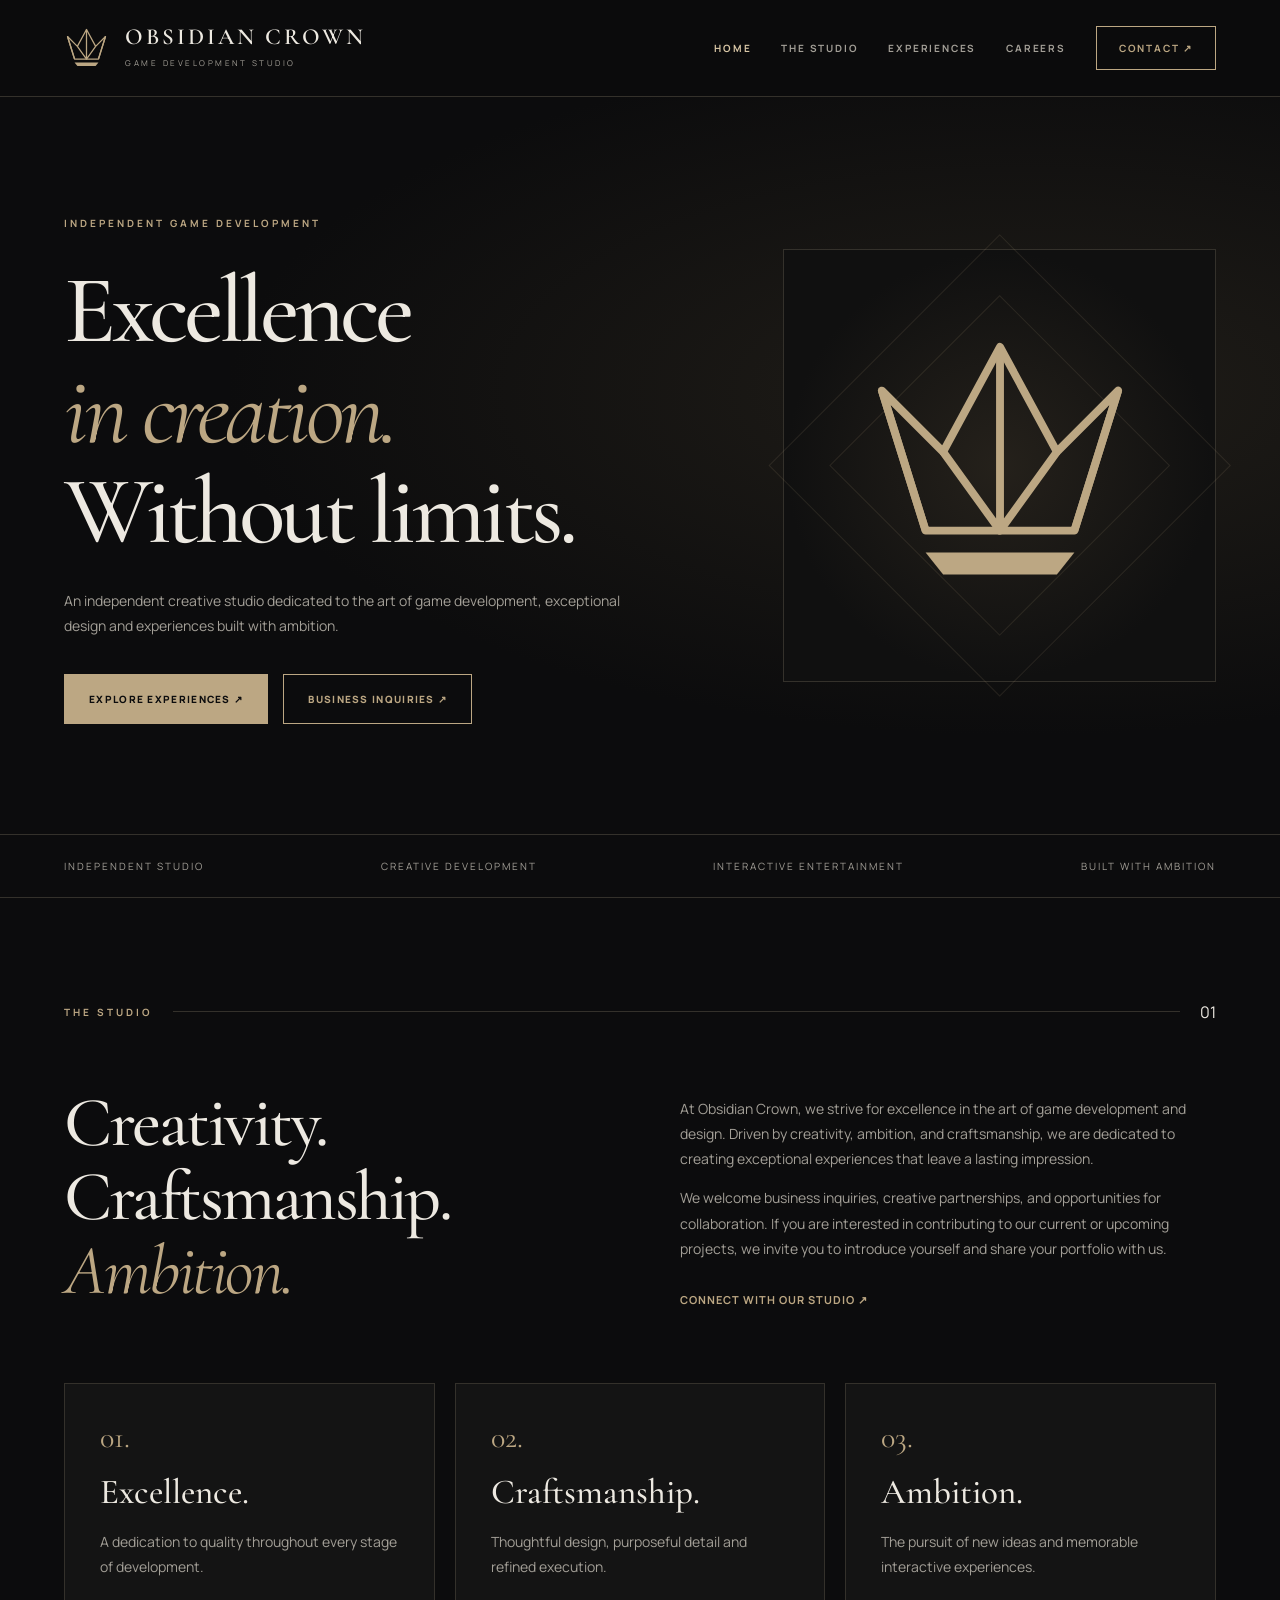
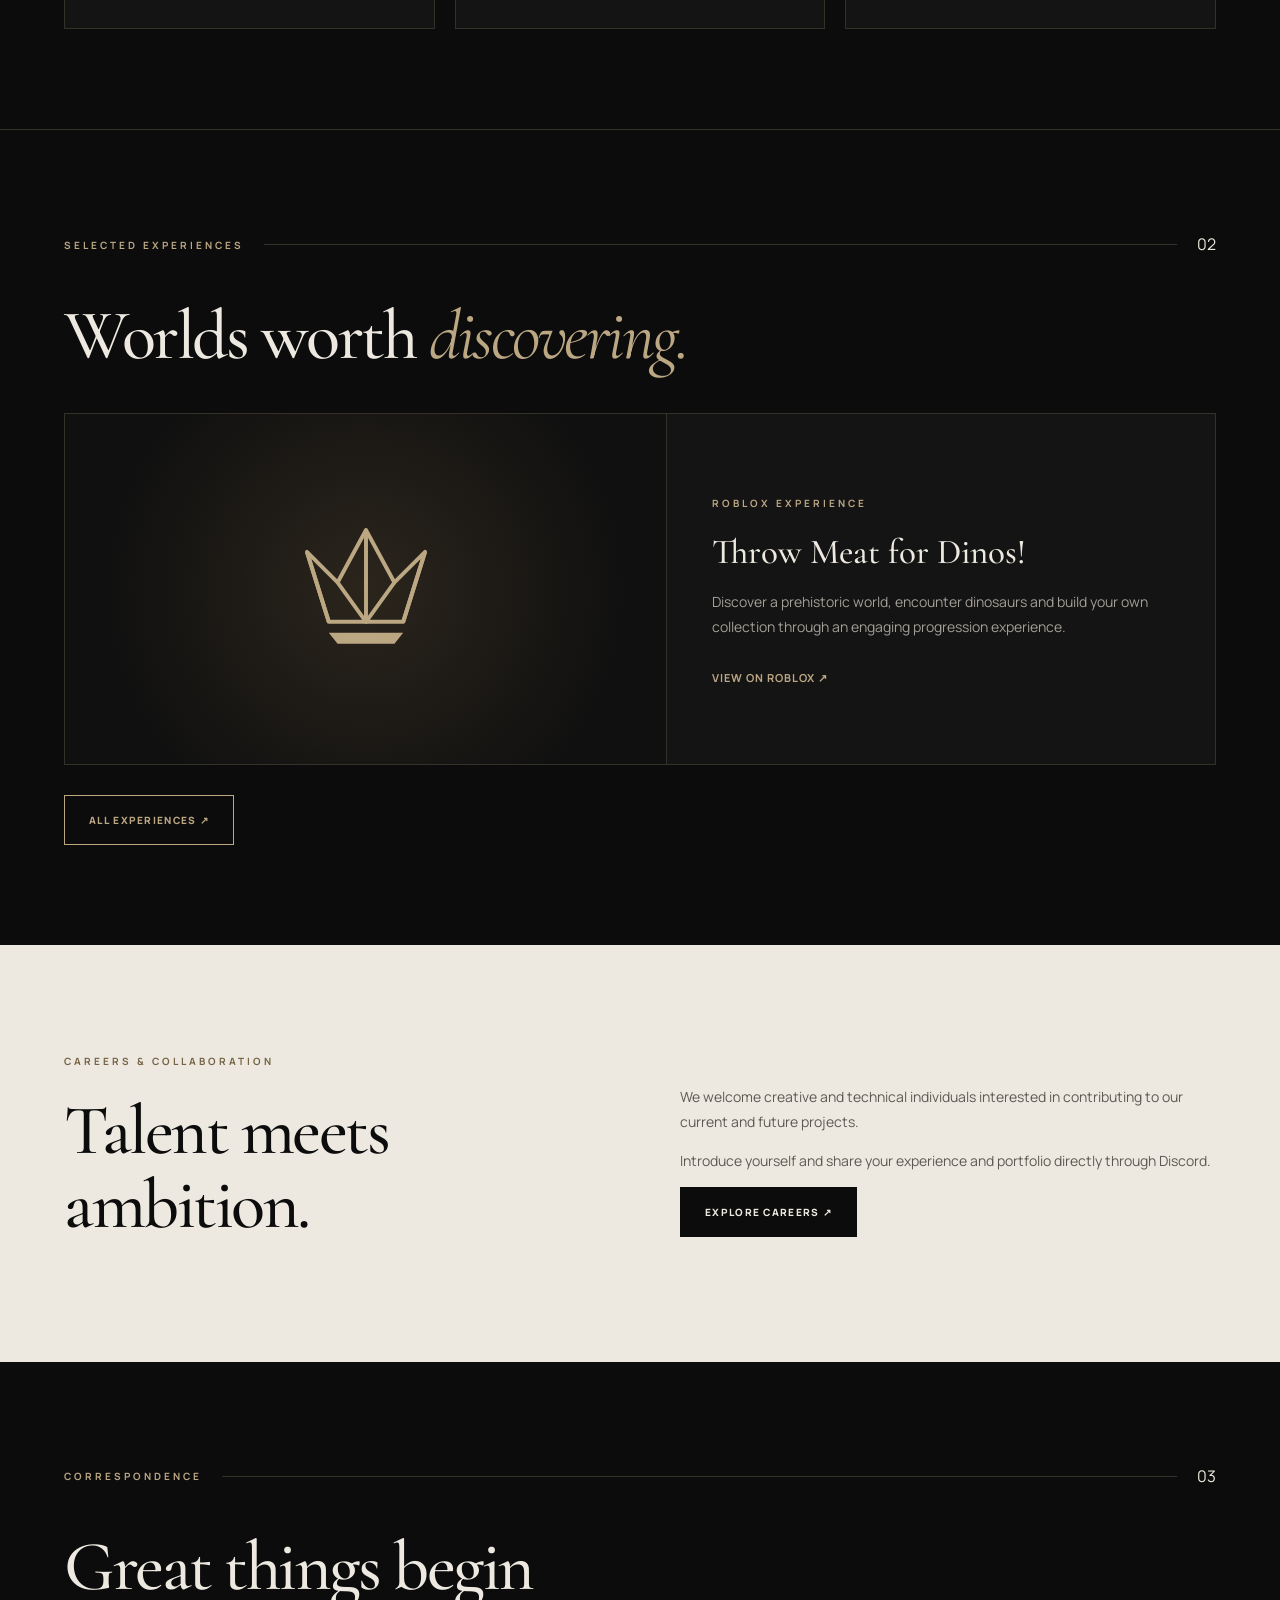
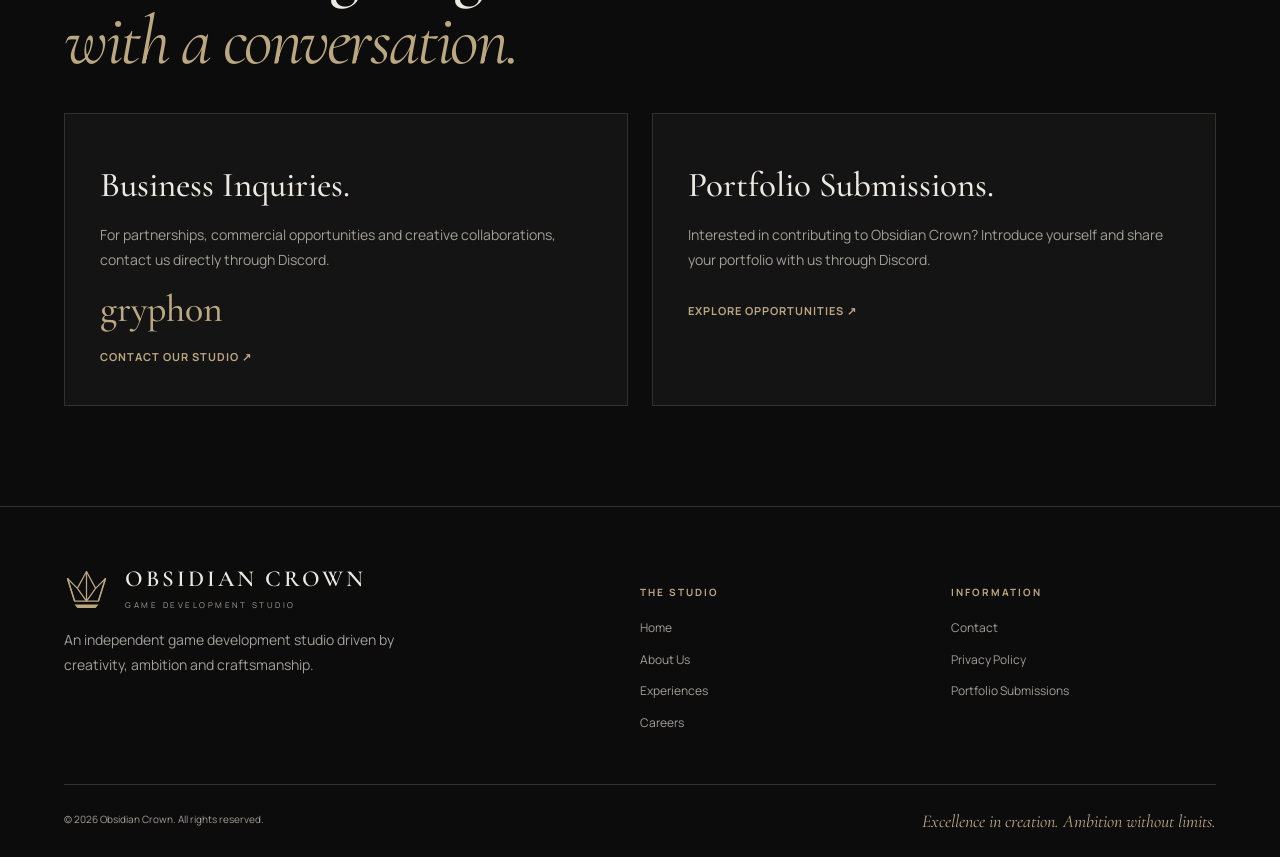
==== commit d1ea8960: "Update index.html" ====
--- a/index.html
+++ b/index.html
@@ -659,7 +659,7 @@
                 <article class="contact-card">
                     <h3>Business Inquiries.</h3>
                     <p>For partnerships, commercial opportunities and creative collaborations, contact us directly through Discord.</p>
-                    <span class="discord-name">Gryph0n</span><br>
+                    <span class="discord-name">gryph0n</span><br>
                     <a href="/contact" class="text-link">Contact our studio ↗</a>
                 </article>
 
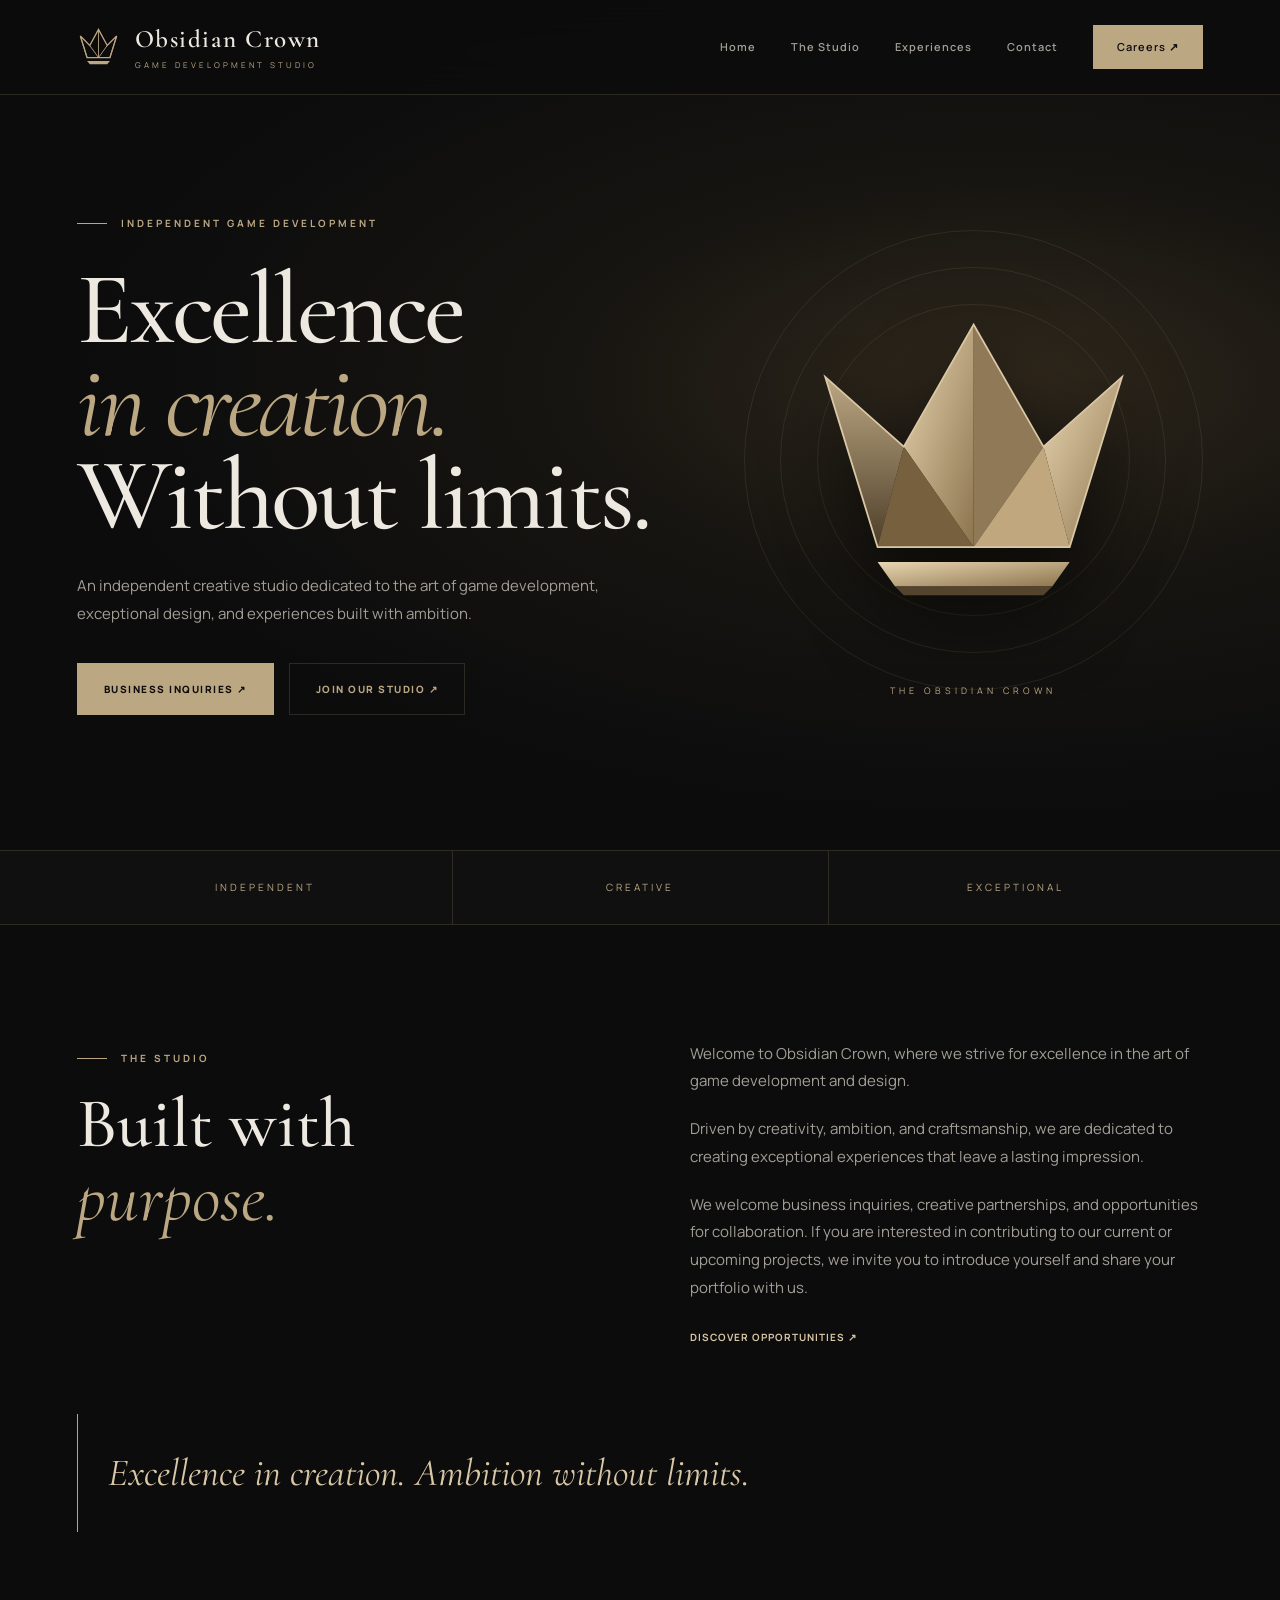
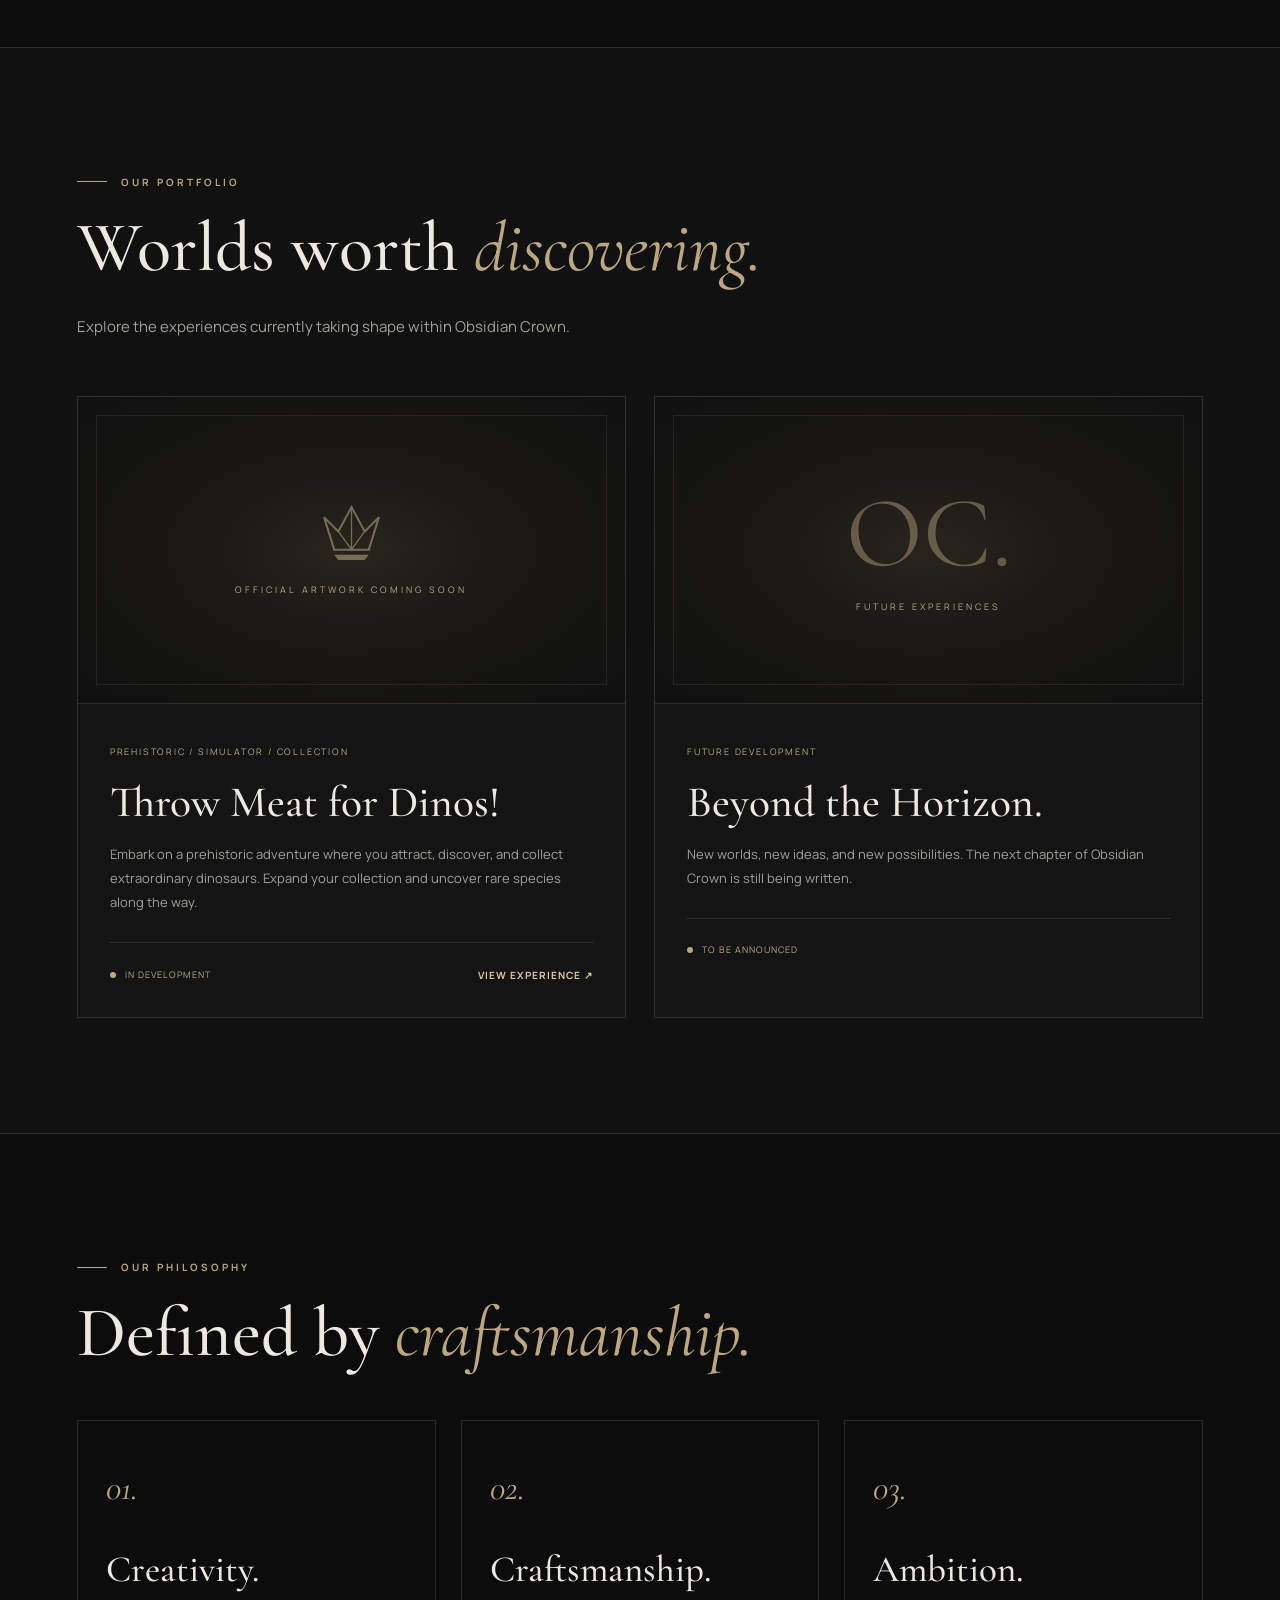
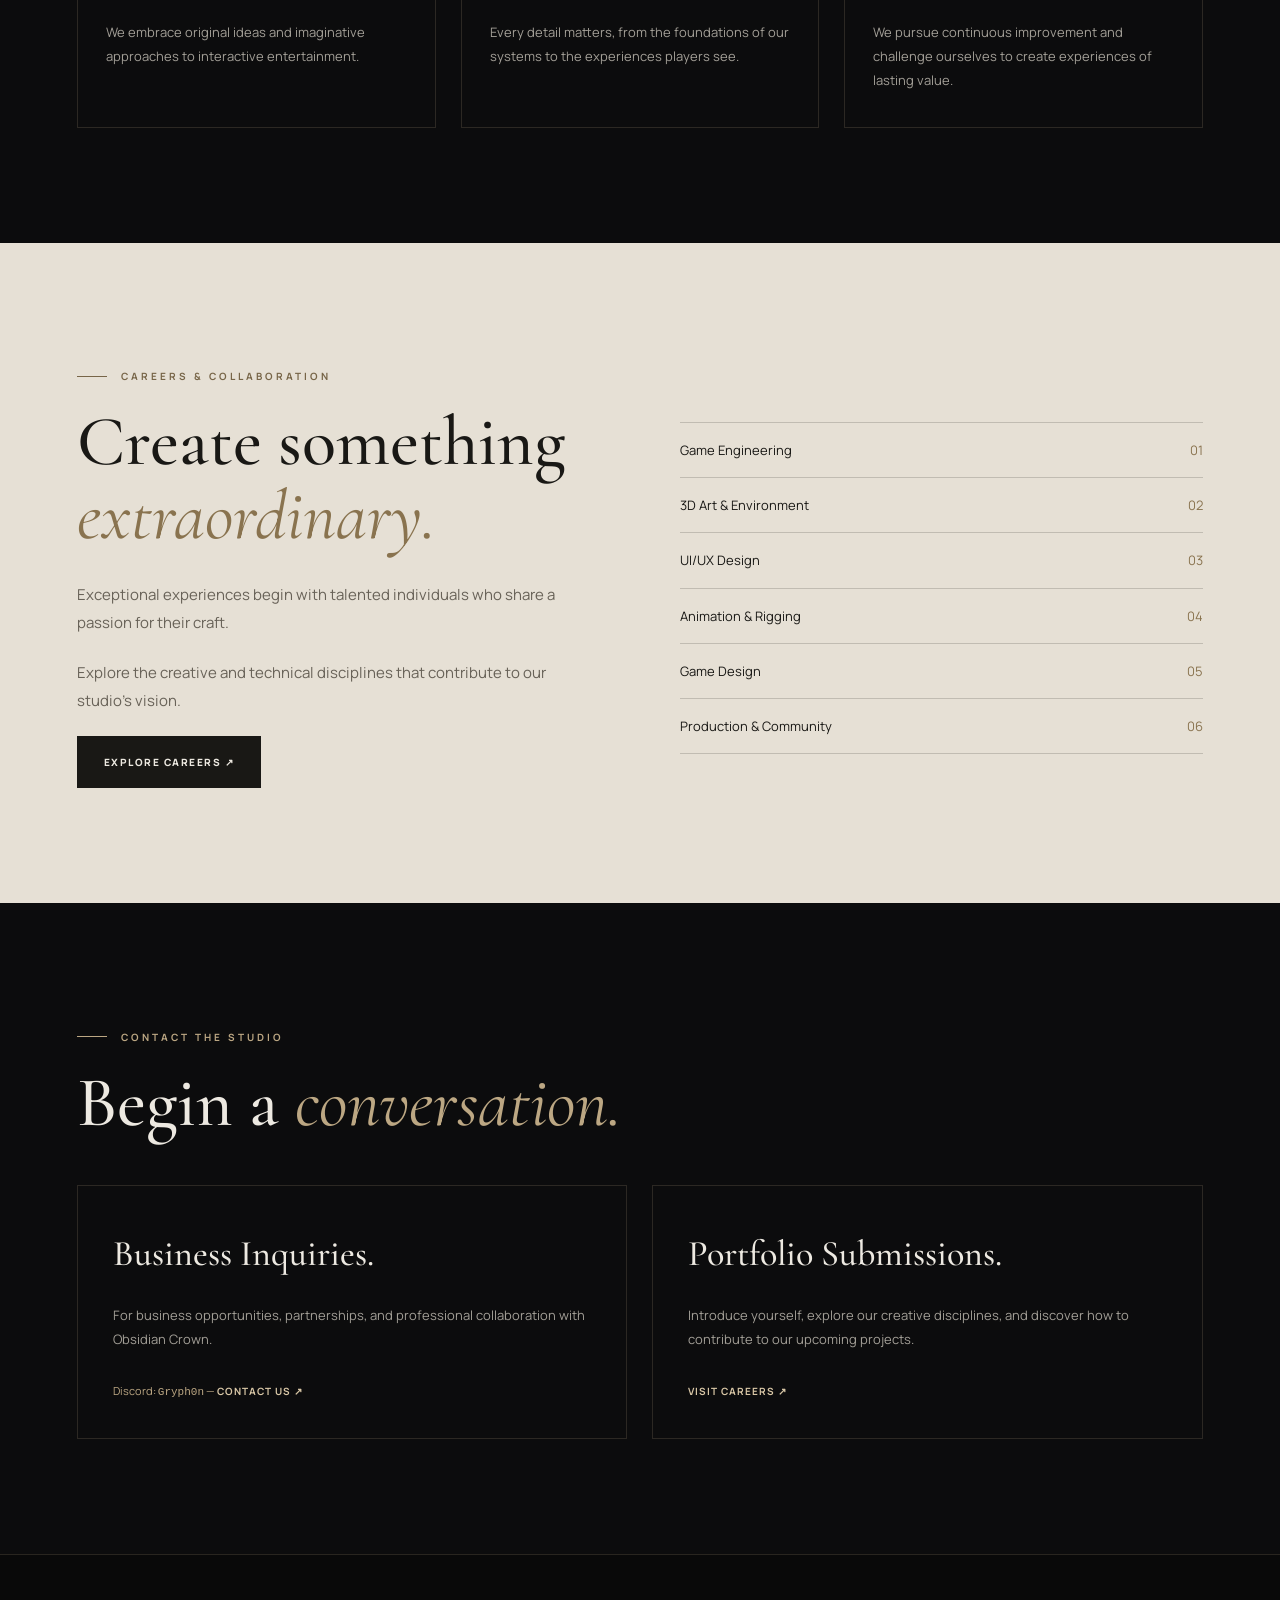
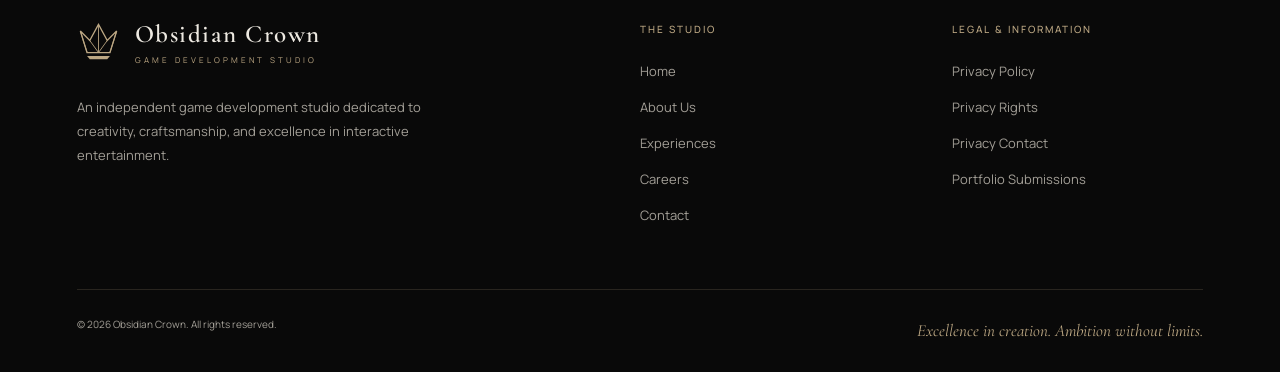
==== commit 81dd86b9: "Update index.html" ====
--- a/index.html
+++ b/index.html
@@ -1,749 +1,1417 @@
 <!DOCTYPE html>
 <html lang="en">
 <head>
-<meta charset="UTF-8">
-<meta name="viewport" content="width=device-width, initial-scale=1">
-<title>Obsidian Crown — Independent Game Studio</title>
-<meta name="description" content="Obsidian Crown is an independent game development studio driven by creativity, ambition and craftsmanship.">
-<meta name="theme-color" content="#0C0C0D">
-<link rel="canonical" href="https://obsidiancrown.org/">
-<link rel="preconnect" href="https://fonts.googleapis.com">
-<link rel="preconnect" href="https://fonts.gstatic.com" crossorigin>
-<link href="https://fonts.googleapis.com/css2?family=Cormorant+Garamond:ital,wght@0,400;0,500;0,600;1,400&family=Manrope:wght@400;500;600;700;800&display=swap" rel="stylesheet">
-
-<style>
-:root {
-    --black: #0C0C0D;
-    --surface: #141414;
-    --gold: #BCA783;
-    --gold-light: #D9C7A6;
-    --ivory: #EDE9E1;
-    --muted: #A39F97;
-    --border: #34312B;
-    --serif: "Cormorant Garamond", Georgia, serif;
-    --sans: "Manrope", Arial, sans-serif;
-}
-
-* { box-sizing: border-box; }
-
-html {
-    scroll-behavior: smooth;
-    scroll-padding-top: 110px;
-}
-
-body {
-    margin: 0;
-    background: var(--black);
-    color: var(--ivory);
-    font-family: var(--sans);
-    line-height: 1.8;
-}
-
-a {
-    color: inherit;
-    text-decoration: none;
-}
-
-button { font: inherit; cursor: pointer; }
-
-a:focus-visible, button:focus-visible {
-    outline: 2px solid var(--gold);
-    outline-offset: 5px;
-}
-
-.container {
-    width: min(90%, 1440px);
-    margin: auto;
-}
-
-header {
-    position: sticky;
-    top: 0;
-    z-index: 100;
-    background: rgba(12,12,13,.97);
-    border-bottom: 1px solid var(--border);
-    backdrop-filter: blur(16px);
-}
-
-.navbar {
-    min-height: 96px;
-    display: flex;
-    align-items: center;
-    justify-content: space-between;
-    gap: 30px;
-}
-
-.brand {
-    display: flex;
-    align-items: center;
-    gap: 16px;
-}
-
-.brand-mark {
-    width: 45px;
-    height: 45px;
-    color: var(--gold);
-    flex-shrink: 0;
-}
-
-.brand-name {
-    display: block;
-    font: 600 23px/1.1 var(--serif);
-    letter-spacing: 3px;
-    text-transform: uppercase;
-}
-
-.brand-subtitle {
-    display: block;
-    color: var(--muted);
-    font-size: 8px;
-    letter-spacing: 2.5px;
-    margin-top: 6px;
-}
-
-.navigation {
-    display: flex;
-    align-items: center;
-    gap: 30px;
-}
-
-.navigation a {
-    font-size: 10px;
-    font-weight: 700;
-    letter-spacing: 1.8px;
-    text-transform: uppercase;
-    color: var(--muted);
-    transition: color .2s;
-}
-
-.navigation a:hover,
-.navigation a[aria-current="page"] {
-    color: var(--gold-light);
-}
-
-.navigation .nav-contact {
-    border: 1px solid var(--gold);
-    color: var(--gold);
-    padding: 12px 22px;
-}
-
-.menu-toggle {
-    display: none;
-    background: transparent;
-    border: 1px solid var(--border);
-    color: var(--gold);
-    padding: 8px 14px;
-    font-size: 22px;
-}
-
-.hero {
-    padding: 110px 0;
-    min-height: 650px;
-    display: flex;
-    align-items: center;
-    background: radial-gradient(ellipse at 80% 40%, #201D18, transparent 55%);
-}
-
-.hero-grid {
-    display: grid;
-    grid-template-columns: 1.2fr .8fr;
-    align-items: center;
-    gap: 70px;
-}
-
-.eyebrow {
-    color: var(--gold);
-    font-size: 10px;
-    letter-spacing: 3px;
-    font-weight: 700;
-    text-transform: uppercase;
-}
-
-h1, h2, h3 {
-    font-family: var(--serif);
-    font-weight: 500;
-    line-height: 1.05;
-}
-
-h1 {
-    font-size: clamp(65px, 7.5vw, 120px);
-    letter-spacing: -.045em;
-    margin: 25px 0;
-}
-
-h1 em, h2 em {
-    color: var(--gold);
-    font-weight: 400;
-}
-
-h2 {
-    font-size: clamp(45px, 5.5vw, 82px);
-    letter-spacing: -.035em;
-    margin: 20px 0;
-}
-
-h3 {
-    font-size: 35px;
-    margin: 18px 0;
-}
-
-p {
-    color: var(--muted);
-    font-size: 14px;
-}
-
-.hero p { max-width: 580px; }
-
-.hero-actions {
-    display: flex;
-    flex-wrap: wrap;
-    gap: 15px;
-    margin-top: 35px;
-}
-
-.button {
-    display: inline-flex;
-    justify-content: center;
-    align-items: center;
-    background: var(--gold);
-    border: 1px solid var(--gold);
-    color: var(--black);
-    padding: 15px 24px;
-    font-size: 10px;
-    font-weight: 800;
-    letter-spacing: 1.3px;
-    text-transform: uppercase;
-    transition: .2s;
-}
-
-.button:hover {
-    background: var(--gold-light);
-    border-color: var(--gold-light);
-}
-
-.button-outline {
-    background: transparent;
-    color: var(--gold);
-}
-
-.button-outline:hover {
-    color: var(--black);
-}
-
-.hero-art {
-    aspect-ratio: 1;
-    display: grid;
-    place-items: center;
-    position: relative;
-    border: 1px solid var(--border);
-    background: radial-gradient(circle, #25211B, #101010 70%);
-}
-
-.hero-art::before,
-.hero-art::after {
-    content: "";
-    position: absolute;
-    inset: 12%;
-    border: 1px solid #BCA78322;
-    transform: rotate(45deg);
-}
-
-.hero-art::after {
-    inset: 22%;
-}
-
-.hero-art svg {
-    width: 65%;
-    color: var(--gold);
-    z-index: 1;
-}
-
-.identity-strip {
-    border-block: 1px solid var(--border);
-    padding: 22px 0;
-}
-
-.identity-inner {
-    display: flex;
-    justify-content: space-between;
-    gap: 20px;
-    flex-wrap: wrap;
-    color: var(--muted);
-    font-size: 10px;
-    letter-spacing: 2px;
-    text-transform: uppercase;
-}
-
-.section { padding: 100px 0; }
-
-.section-heading {
-    display: flex;
-    align-items: center;
-    gap: 20px;
-    margin-bottom: 40px;
-}
-
-.section-rule {
-    flex: 1;
-    height: 1px;
-    background: var(--border);
-}
-
-.studio-grid,
-.careers-grid {
-    display: grid;
-    grid-template-columns: 1fr 1fr;
-    gap: 80px;
-    align-items: center;
-}
-
-.values-grid {
-    display: grid;
-    grid-template-columns: repeat(3, 1fr);
-    margin-top: 55px;
-    gap: 20px;
-}
-
-.value-card,
-.contact-card {
-    background: var(--surface);
-    border: 1px solid var(--border);
-    padding: 35px;
-}
-
-.value-card span {
-    color: var(--gold);
-    font: 400 30px var(--serif);
-}
-
-.experiences {
-    border-top: 1px solid var(--border);
-}
-
-.experience-card {
-    display: grid;
-    grid-template-columns: 1.1fr 1fr;
-    background: var(--surface);
-    border: 1px solid var(--border);
-    margin-top: 40px;
-}
-
-.experience-art {
-    min-height: 350px;
-    display: grid;
-    place-items: center;
-    background: radial-gradient(circle, #2B251C, #101010 75%);
-    border-right: 1px solid var(--border);
-}
-
-.experience-art svg {
-    width: 140px;
-    color: var(--gold);
-}
-
-.experience-content {
-    padding: 45px;
-    align-self: center;
-}
-
-.text-link {
-    display: inline-block;
-    color: var(--gold);
-    font-size: 11px;
-    font-weight: 700;
-    letter-spacing: 1px;
-    text-transform: uppercase;
-    margin-top: 15px;
-}
-
-.text-link:hover { color: var(--gold-light); }
-
-.careers {
-    background: var(--ivory);
-    color: var(--black);
-}
-
-.careers p { color: #5E5A53; }
-.careers .eyebrow { color: #756344; }
-
-.careers .button {
-    background: var(--black);
-    color: var(--ivory);
-    border-color: var(--black);
-}
-
-.careers .button:hover {
-    background: #302B23;
-}
-
-.contact-grid {
-    display: grid;
-    grid-template-columns: repeat(2, 1fr);
-    gap: 24px;
-    margin-top: 35px;
-}
-
-.discord-name {
-    font: 500 38px var(--serif);
-    color: var(--gold);
-    user-select: all;
-}
-
-footer {
-    padding: 60px 0 25px;
-    border-top: 1px solid var(--border);
-}
-
-.footer-grid {
-    display: grid;
-    grid-template-columns: 2fr 1fr 1fr;
-    gap: 45px;
-}
-
-.footer-brand p { max-width: 340px; }
-
-.footer-column h3 {
-    font: 700 10px var(--sans);
-    letter-spacing: 2px;
-    color: var(--gold);
-    text-transform: uppercase;
-}
-
-.footer-column a {
-    display: block;
-    color: var(--muted);
-    font-size: 12px;
-    margin: 10px 0;
-}
-
-.footer-column a:hover { color: var(--ivory); }
-
-.footer-bottom {
-    display: flex;
-    justify-content: space-between;
-    gap: 20px;
-    border-top: 1px solid var(--border);
-    margin-top: 40px;
-    padding-top: 25px;
-    color: var(--muted);
-    font-size: 10px;
-}
-
-.footer-motto {
-    color: var(--gold);
-    font: italic 18px var(--serif);
-}
-
-@media (max-width: 950px) {
-    .menu-toggle { display: block; }
-
-    .navigation {
-        display: none;
-        position: absolute;
-        top: 100%;
-        left: 0;
-        right: 0;
-        background: var(--black);
-        padding: 30px 5%;
-        border-bottom: 1px solid var(--border);
-        flex-direction: column;
-        align-items: stretch;
-    }
-
-    .navigation.open { display: flex; }
-    .navigation .nav-contact { text-align: center; }
-
-    .hero-grid, .studio-grid, .careers-grid,
-    .experience-card {
-        grid-template-columns: 1fr;
-        gap: 35px;
-    }
-
-    .hero { padding: 70px 0; }
-
-    .hero-art {
-        width: min(100%, 420px);
-        margin: auto;
-    }
-
-    .experience-art {
-        border-right: none;
-        border-bottom: 1px solid var(--border);
-    }
-
-    .values-grid { grid-template-columns: 1fr; }
-    .section { padding: 70px 0; }
-}
-
-@media (max-width: 560px) {
-    .navbar { min-height: 80px; }
-    .brand-name { font-size: 17px; letter-spacing: 1.5px; }
-    .brand-subtitle { font-size: 6px; letter-spacing: 1.4px; }
-    .brand-mark { width: 34px; height: 34px; }
-    .brand { gap: 10px; }
-    .hero-actions { flex-direction: column; }
-    .contact-grid, .footer-grid { grid-template-columns: 1fr; }
-    .experience-content, .contact-card { padding: 25px; }
-    .footer-bottom { flex-direction: column; }
-}
-
-@media (prefers-reduced-motion: reduce) {
-    *, *::before, *::after {
-        scroll-behavior: auto !important;
-        transition: none !important;
-    }
-}
-</style>
+    <meta charset="UTF-8">
+    <meta name="viewport" content="width=device-width, initial-scale=1.0">
+    <meta name="theme-color" content="#0C0C0D">
+    <meta name="description" content="Obsidian Crown is an independent game development studio dedicated to creativity, craftsmanship, and exceptional interactive experiences.">
+
+    <title>Obsidian Crown — Independent Game Development Studio</title>
+
+    <link rel="canonical" href="https://obsidiancrown.org/">
+    <link rel="preconnect" href="https://fonts.googleapis.com">
+    <link rel="preconnect" href="https://fonts.gstatic.com" crossorigin>
+    <link href="https://fonts.googleapis.com/css2?family=Cormorant+Garamond:ital,wght@0,400;0,500;0,600;0,700;1,400;1,500&family=Manrope:wght@400;500;600;700;800&display=swap" rel="stylesheet">
+
+    <link rel="icon" type="image/svg+xml" href="data:image/svg+xml,%3Csvg xmlns='http://www.w3.org/2000/svg' viewBox='0 0 64 64'%3E%3Crect width='64' height='64' fill='%230C0C0D'/%3E%3Cpath d='M5 15L19 29L32 5L45 29L59 15L49 47H15Z' fill='none' stroke='%23BCA783' stroke-width='3'/%3E%3Cpath d='M15 52H49L45 57H19Z' fill='%23BCA783'/%3E%3C/svg%3E">
+
+    <style>
+        :root {
+            --black: #0C0C0D;
+            --carbon: #141414;
+            --gold: #BCA783;
+            --light-gold: #D9C7A6;
+            --ivory: #EDE9E1;
+            --muted: #A39F97;
+            --border: rgba(188,167,131,.18);
+            --heading: "Cormorant Garamond", Georgia, serif;
+            --body: "Manrope", Arial, sans-serif;
+        }
+
+        * {
+            box-sizing: border-box;
+            margin: 0;
+            padding: 0;
+        }
+
+        html {
+            scroll-behavior: smooth;
+            scroll-padding-top: 110px;
+        }
+
+        body {
+            background: var(--black);
+            color: var(--ivory);
+            font-family: var(--body);
+            font-size: 15px;
+            line-height: 1.85;
+            -webkit-font-smoothing: antialiased;
+        }
+
+        ::selection {
+            background: var(--gold);
+            color: var(--black);
+        }
+
+        a {
+            color: inherit;
+            text-decoration: none;
+        }
+
+        button {
+            font: inherit;
+            cursor: pointer;
+        }
+
+        svg {
+            display: block;
+        }
+
+        h1, h2, h3 {
+            font-family: var(--heading);
+            font-weight: 500;
+        }
+
+        .container {
+            width: min(1320px, 88%);
+            margin: 0 auto;
+        }
+
+        .eyebrow {
+            display: inline-flex;
+            align-items: center;
+            gap: 14px;
+            color: var(--gold);
+            font-size: 10px;
+            font-weight: 700;
+            letter-spacing: 3px;
+            text-transform: uppercase;
+        }
+
+        .eyebrow::before {
+            content: "";
+            width: 30px;
+            height: 1px;
+            background: currentColor;
+        }
+
+        .button {
+            display: inline-flex;
+            align-items: center;
+            justify-content: center;
+            gap: 20px;
+            min-height: 52px;
+            padding: 15px 26px;
+            border: 1px solid var(--gold);
+            background: var(--gold);
+            color: var(--black);
+            font-size: 10px;
+            font-weight: 800;
+            letter-spacing: 1.5px;
+            text-transform: uppercase;
+            transition: .25s;
+        }
+
+        .button:hover {
+            background: var(--light-gold);
+            transform: translateY(-2px);
+        }
+
+        .button-outline {
+            background: transparent;
+            border-color: var(--border);
+            color: var(--gold);
+        }
+
+        .button-outline:hover {
+            background: var(--gold);
+            color: var(--black);
+        }
+
+        header {
+            position: fixed;
+            inset: 0 0 auto;
+            z-index: 100;
+            background: rgba(12,12,13,.92);
+            backdrop-filter: blur(20px);
+            border-bottom: 1px solid var(--border);
+        }
+
+        .navbar {
+            min-height: 94px;
+            display: flex;
+            align-items: center;
+            justify-content: space-between;
+            gap: 25px;
+        }
+
+        .brand {
+            display: inline-flex;
+            align-items: center;
+            gap: 15px;
+        }
+
+        .brand-mark {
+            width: 43px;
+            height: 43px;
+            flex-shrink: 0;
+        }
+
+        .brand-text {
+            display: flex;
+            flex-direction: column;
+            line-height: 1.15;
+        }
+
+        .brand-name {
+            font-family: var(--heading);
+            font-size: 25px;
+            font-weight: 600;
+            letter-spacing: 1.5px;
+            white-space: nowrap;
+        }
+
+        .brand-subtitle {
+            margin-top: 6px;
+            color: var(--gold);
+            font-size: 8px;
+            letter-spacing: 3px;
+        }
+
+        .navigation {
+            display: flex;
+            align-items: center;
+            gap: 35px;
+        }
+
+        .navigation a {
+            color: var(--muted);
+            font-size: 11px;
+            font-weight: 600;
+            letter-spacing: 1px;
+            transition: color .2s;
+        }
+
+        .navigation a:hover {
+            color: var(--light-gold);
+        }
+
+        .navigation .nav-careers {
+            background: var(--gold);
+            color: var(--black);
+            padding: 12px 24px;
+        }
+
+        .navigation .nav-careers:hover {
+            background: var(--light-gold);
+            color: var(--black);
+        }
+
+        .menu-toggle {
+            display: none;
+            background: transparent;
+            border: 0;
+            color: var(--gold);
+            padding: 10px;
+        }
+
+        .menu-toggle span {
+            display: block;
+            width: 25px;
+            height: 1px;
+            margin: 6px 0;
+            background: currentColor;
+        }
+
+        .hero {
+            position: relative;
+            overflow: hidden;
+            min-height: 850px;
+            display: flex;
+            align-items: center;
+            padding: 170px 0 100px;
+            background:
+                radial-gradient(
+                    ellipse at 78% 45%,
+                    #30281C 0%,
+                    #171511 30%,
+                    #0C0C0D 65%
+                );
+        }
+
+        .hero-grid {
+            display: grid;
+            grid-template-columns: 1.15fr .85fr;
+            align-items: center;
+            gap: 45px;
+        }
+
+        .hero h1 {
+            font-size: clamp(70px, 8vw, 120px);
+            line-height: .91;
+            letter-spacing: -3px;
+            margin: 30px 0;
+        }
+
+        .hero h1 em {
+            color: var(--gold);
+            font-weight: 400;
+        }
+
+        .hero p {
+            color: var(--muted);
+            max-width: 560px;
+            font-size: 15px;
+        }
+
+        .hero-actions {
+            display: flex;
+            flex-wrap: wrap;
+            gap: 15px;
+            margin-top: 35px;
+        }
+
+        .hero-art {
+            position: relative;
+            aspect-ratio: 1;
+            display: grid;
+            place-items: center;
+        }
+
+        .hero-ring {
+            position: absolute;
+            inset: 0;
+            border: 1px solid rgba(188,167,131,.12);
+            border-radius: 50%;
+        }
+
+        .hero-ring:nth-child(2) {
+            inset: 8%;
+        }
+
+        .hero-ring:nth-child(3) {
+            inset: 16%;
+        }
+
+        .hero-crown {
+            width: 76%;
+            filter: drop-shadow(0 25px 35px rgba(0,0,0,.55));
+            animation: float 7s ease-in-out infinite;
+        }
+
+        @keyframes float {
+            0%, 100% {
+                transform: translateY(0);
+            }
+
+            50% {
+                transform: translateY(-12px);
+            }
+        }
+
+        .hero-caption {
+            position: absolute;
+            bottom: -10px;
+            color: var(--gold);
+            font-size: 9px;
+            letter-spacing: 4px;
+            text-transform: uppercase;
+        }
+
+        .identity-strip {
+            border-top: 1px solid var(--border);
+            border-bottom: 1px solid var(--border);
+            background: #101010;
+        }
+
+        .identity-grid {
+            display: grid;
+            grid-template-columns: repeat(3, 1fr);
+        }
+
+        .identity-item {
+            padding: 27px 15px;
+            text-align: center;
+            color: var(--gold);
+            font-size: 10px;
+            letter-spacing: 3px;
+            text-transform: uppercase;
+        }
+
+        .identity-item + .identity-item {
+            border-left: 1px solid var(--border);
+        }
+
+        .section {
+            padding: 115px 0;
+        }
+
+        .section-title {
+            font-size: clamp(48px, 5.5vw, 82px);
+            line-height: 1.05;
+            margin: 20px 0 28px;
+        }
+
+        .section-title em {
+            color: var(--gold);
+            font-weight: 400;
+        }
+
+        .studio-grid {
+            display: grid;
+            grid-template-columns: 1fr 1fr;
+            align-items: start;
+            gap: 100px;
+        }
+
+        .studio-copy p {
+            color: var(--muted);
+            margin-bottom: 20px;
+        }
+
+        .manifesto {
+            margin-top: 65px;
+            padding: 35px 0 35px 30px;
+            border-left: 1px solid var(--gold);
+        }
+
+        .manifesto p {
+            font-family: var(--heading);
+            color: var(--light-gold);
+            font-size: clamp(28px, 3vw, 42px);
+            font-style: italic;
+            line-height: 1.25;
+        }
+
+        .experiences {
+            background: #111111;
+            border-block: 1px solid var(--border);
+        }
+
+        .section-intro {
+            max-width: 650px;
+            color: var(--muted);
+        }
+
+        .experience-grid {
+            display: grid;
+            grid-template-columns: 1fr 1fr;
+            gap: 28px;
+            margin-top: 55px;
+        }
+
+        .experience-card {
+            background: var(--carbon);
+            border: 1px solid var(--border);
+            overflow: hidden;
+            transition: border-color .3s;
+        }
+
+        .experience-card:hover {
+            border-color: var(--gold);
+        }
+
+        .art-placeholder {
+            position: relative;
+            aspect-ratio: 16 / 9;
+            background:
+                radial-gradient(
+                    ellipse at center,
+                    #28241D,
+                    #171614 50%,
+                    #101010
+                );
+            display: flex;
+            flex-direction: column;
+            align-items: center;
+            justify-content: center;
+            gap: 15px;
+            overflow: hidden;
+            border-bottom: 1px solid var(--border);
+        }
+
+        .art-placeholder::before {
+            content: "";
+            position: absolute;
+            inset: 18px;
+            border: 1px solid rgba(188,167,131,.12);
+            pointer-events: none;
+        }
+
+        .placeholder-mark {
+            width: 65px;
+            height: 65px;
+            opacity: .55;
+        }
+
+        .placeholder-text {
+            color: var(--gold);
+            font-size: 9px;
+            letter-spacing: 3px;
+            text-transform: uppercase;
+        }
+
+        .future-mark {
+            font-family: var(--heading);
+            font-size: 100px;
+            color: rgba(188,167,131,.45);
+            line-height: 1;
+        }
+
+        .experience-content {
+            padding: 32px;
+        }
+
+        .experience-category {
+            color: var(--gold);
+            font-size: 9px;
+            letter-spacing: 1.8px;
+            text-transform: uppercase;
+        }
+
+        .experience-content h3 {
+            font-size: clamp(32px, 3.4vw, 46px);
+            line-height: 1.1;
+            margin: 15px 0;
+        }
+
+        .experience-content p {
+            color: var(--muted);
+            font-size: 13px;
+        }
+
+        .experience-footer {
+            margin-top: 28px;
+            padding-top: 23px;
+            border-top: 1px solid var(--border);
+            display: flex;
+            flex-wrap: wrap;
+            align-items: center;
+            justify-content: space-between;
+            gap: 15px;
+        }
+
+        .project-status {
+            display: inline-flex;
+            align-items: center;
+            gap: 9px;
+            color: var(--gold);
+            font-size: 9px;
+            letter-spacing: 1px;
+            text-transform: uppercase;
+        }
+
+        .project-status::before {
+            content: "";
+            width: 6px;
+            height: 6px;
+            border-radius: 50%;
+            background: var(--gold);
+        }
+
+        .text-link {
+            color: var(--light-gold);
+            font-size: 10px;
+            font-weight: 700;
+            letter-spacing: 1px;
+            text-transform: uppercase;
+        }
+
+        .text-link:hover {
+            text-decoration: underline;
+            text-underline-offset: 5px;
+        }
+
+        .values-grid {
+            display: grid;
+            grid-template-columns: repeat(3, 1fr);
+            gap: 25px;
+            margin-top: 50px;
+        }
+
+        .value-card {
+            padding: 35px 28px;
+            border: 1px solid var(--border);
+        }
+
+        .value-number {
+            font-family: var(--heading);
+            font-style: italic;
+            font-size: 35px;
+            color: var(--gold);
+        }
+
+        .value-card h3 {
+            font-size: 37px;
+            margin: 15px 0;
+        }
+
+        .value-card p {
+            font-size: 13px;
+            color: var(--muted);
+        }
+
+        .careers {
+            background: #E6E0D5;
+            color: #191815;
+        }
+
+        .careers .eyebrow {
+            color: #776548;
+        }
+
+        .careers .section-title em {
+            color: #89734F;
+        }
+
+        .careers-grid {
+            display: grid;
+            grid-template-columns: 1fr 1fr;
+            gap: 80px;
+            align-items: center;
+        }
+
+        .careers-copy p {
+            color: #686258;
+            margin-bottom: 22px;
+        }
+
+        .careers .button {
+            background: #191815;
+            color: var(--ivory);
+            border-color: #191815;
+        }
+
+        .careers .button:hover {
+            background: #3B3428;
+        }
+
+        .departments {
+            margin-top: 30px;
+            border-top: 1px solid rgba(25,24,21,.18);
+        }
+
+        .department {
+            display: flex;
+            justify-content: space-between;
+            gap: 15px;
+            padding: 15px 0;
+            border-bottom: 1px solid rgba(25,24,21,.18);
+            font-size: 13px;
+        }
+
+        .department span:last-child {
+            color: #89734F;
+        }
+
+        .contact-grid {
+            display: grid;
+            grid-template-columns: 1fr 1fr;
+            gap: 25px;
+            margin-top: 45px;
+        }
+
+        .contact-card {
+            padding: 35px;
+            border: 1px solid var(--border);
+        }
+
+        .contact-card h3 {
+            font-size: 36px;
+            margin-bottom: 15px;
+        }
+
+        .contact-card p {
+            color: var(--muted);
+            font-size: 13px;
+            margin-bottom: 25px;
+        }
+
+        .contact-note {
+            color: var(--gold);
+            font-size: 11px;
+        }
+
+        footer {
+            padding: 65px 0 25px;
+            background: #090909;
+            border-top: 1px solid var(--border);
+        }
+
+        .footer-grid {
+            display: grid;
+            grid-template-columns: 2fr 1fr 1fr;
+            gap: 60px;
+        }
+
+        .footer-description {
+            color: var(--muted);
+            font-size: 13px;
+            max-width: 350px;
+            margin-top: 22px;
+        }
+
+        .footer-column h3 {
+            font-family: var(--body);
+            font-size: 10px;
+            letter-spacing: 2px;
+            text-transform: uppercase;
+            color: var(--gold);
+            margin-bottom: 20px;
+        }
+
+        .footer-column a {
+            display: block;
+            width: fit-content;
+            font-size: 13px;
+            color: var(--muted);
+            margin-bottom: 12px;
+        }
+
+        .footer-column a:hover {
+            color: var(--light-gold);
+        }
+
+        .footer-bottom {
+            display: flex;
+            justify-content: space-between;
+            flex-wrap: wrap;
+            gap: 15px;
+            border-top: 1px solid var(--border);
+            margin-top: 50px;
+            padding-top: 25px;
+            font-size: 10px;
+            color: var(--muted);
+        }
+
+        .footer-motto {
+            color: var(--gold);
+            font-family: var(--heading);
+            font-size: 17px;
+            font-style: italic;
+        }
+
+        :focus-visible {
+            outline: 2px solid var(--gold);
+            outline-offset: 5px;
+        }
+
+        @media (max-width: 1050px) {
+            .navigation {
+                gap: 20px;
+            }
+
+            .studio-grid,
+            .careers-grid {
+                gap: 45px;
+            }
+
+            .hero {
+                min-height: 750px;
+            }
+        }
+
+        @media (max-width: 800px) {
+            .navbar {
+                min-height: 80px;
+            }
+
+            .brand-mark {
+                width: 35px;
+                height: 35px;
+            }
+
+            .brand-name {
+                font-size: 22px;
+            }
+
+            .brand-subtitle {
+                font-size: 7px;
+                letter-spacing: 2px;
+            }
+
+            .menu-toggle {
+                display: block;
+            }
+
+            .navigation {
+                display: none;
+                position: absolute;
+                top: 80px;
+                left: 0;
+                right: 0;
+                flex-direction: column;
+                align-items: stretch;
+                background: var(--black);
+                border-bottom: 1px solid var(--border);
+                padding: 30px 6%;
+                gap: 22px;
+            }
+
+            .navigation.open {
+                display: flex;
+            }
+
+            .navigation .nav-careers {
+                text-align: center;
+            }
+
+            .hero {
+                min-height: auto;
+                padding: 140px 0 70px;
+            }
+
+            .hero-grid,
+            .studio-grid,
+            .experience-grid,
+            .careers-grid,
+            .contact-grid {
+                grid-template-columns: 1fr;
+            }
+
+            .hero h1 {
+                font-size: clamp(60px, 12vw, 90px);
+                letter-spacing: -2px;
+            }
+
+            .hero-art {
+                width: min(100%, 420px);
+                margin: 20px auto;
+            }
+
+            .section {
+                padding: 75px 0;
+            }
+
+            .values-grid {
+                grid-template-columns: 1fr;
+            }
+
+            .footer-grid {
+                grid-template-columns: 1fr 1fr;
+                gap: 35px;
+            }
+
+            .footer-brand {
+                grid-column: 1 / -1;
+            }
+        }
+
+        @media (max-width: 450px) {
+            .identity-item {
+                font-size: 8px;
+                letter-spacing: 1px;
+            }
+
+            .hero-actions {
+                flex-direction: column;
+            }
+
+            .experience-content,
+            .contact-card {
+                padding: 25px;
+            }
+
+            .footer-bottom {
+                flex-direction: column;
+            }
+        }
+
+        @media (prefers-reduced-motion: reduce) {
+            html {
+                scroll-behavior: auto;
+            }
+
+            *, *::before, *::after {
+                animation: none !important;
+                transition: none !important;
+            }
+        }
+    </style>
 </head>
 
 <body>
 
 <svg width="0" height="0" style="position:absolute" aria-hidden="true">
-    <symbol id="crown" viewBox="0 0 64 64">
-        <g fill="none" stroke="currentColor" stroke-width="1.8" stroke-linejoin="round">
-            <path d="M5 15L19 29L32 5L45 29L59 15L49 47H15Z"/>
-            <path d="M32 5V47M19 29L32 47L45 29M5 15L15 47M59 15L49 47"/>
-        </g>
-        <path d="M15 52H49L45 57H19Z" fill="currentColor"/>
+    <symbol id="crown-logo" viewBox="0 0 64 64">
+        <path d="M5 15L19 29L32 5L45 29L59 15L49 47H15Z"
+              fill="none" stroke="#BCA783" stroke-width="2"/>
+        <path d="M32 5V47M19 29L32 47L45 29M5 15L15 47M59 15L49 47"
+              fill="none" stroke="#BCA783" stroke-width="1.3"/>
+        <path d="M15 52H49L45 57H19Z" fill="#BCA783"/>
     </symbol>
 </svg>
 
 <header>
     <div class="container navbar">
-        <a href="/" class="brand">
-            <svg class="brand-mark" aria-hidden="true"><use href="#crown"/></svg>
-            <span>
+
+        <a href="index.html" class="brand" aria-label="Obsidian Crown home">
+            <svg class="brand-mark" aria-hidden="true">
+                <use href="#crown-logo"/>
+            </svg>
+
+            <div class="brand-text">
                 <span class="brand-name">Obsidian Crown</span>
                 <span class="brand-subtitle">GAME DEVELOPMENT STUDIO</span>
-            </span>
+            </div>
         </a>
 
-        <button class="menu-toggle" id="menuToggle" aria-label="Toggle navigation" aria-controls="navigation" aria-expanded="false">☰</button>
-
-        <nav class="navigation" id="navigation">
-            <a href="/" aria-current="page">Home</a>
-            <a href="/#studio">The Studio</a>
+        <button class="menu-toggle"
+                id="menuToggle"
+                aria-label="Toggle navigation"
+                aria-controls="navigation"
+                aria-expanded="false">
+            <span></span>
+            <span></span>
+            <span></span>
+        </button>
+
+        <nav class="navigation" id="navigation" aria-label="Main navigation">
+            <a href="#home" aria-current="page">Home</a>
+            <a href="#studio">The Studio</a>
             <a href="/games">Experiences</a>
-            <a href="/careers">Careers</a>
-            <a href="/contact" class="nav-contact">Contact ↗</a>
+            <a href="/contact">Contact</a>
+            <a href="careers.html" class="nav-careers">Careers ↗</a>
         </nav>
+
     </div>
 </header>
 
 <main>
+
     <section class="hero" id="home">
         <div class="container hero-grid">
+
             <div>
                 <span class="eyebrow">Independent Game Development</span>
-                <h1>Excellence<br><em>in creation.</em><br>Without limits.</h1>
-                <p>An independent creative studio dedicated to the art of game development, exceptional design and experiences built with ambition.</p>
+
+                <h1>
+                    Excellence<br>
+                    <em>in creation.</em><br>
+                    Without limits.
+                </h1>
+
+                <p>
+                    An independent creative studio dedicated to
+                    the art of game development, exceptional design,
+                    and experiences built with ambition.
+                </p>
 
                 <div class="hero-actions">
-                    <a href="/games" class="button">Explore Experiences ↗</a>
-                    <a href="/contact" class="button button-outline">Business Inquiries ↗</a>
+                    <a href="/contact" class="button">
+                        Business Inquiries ↗
+                    </a>
+
+                    <a href="careers.html" class="button button-outline">
+                        Join Our Studio ↗
+                    </a>
                 </div>
             </div>
 
             <div class="hero-art" aria-hidden="true">
-                <svg viewBox="0 0 64 64"><use href="#crown"/></svg>
+
+                <div class="hero-ring"></div>
+                <div class="hero-ring"></div>
+                <div class="hero-ring"></div>
+
+                <svg class="hero-crown" viewBox="0 0 400 350">
+
+                    <defs>
+                        <linearGradient id="goldA" x1="0" y1="0" x2="1" y2="1">
+                            <stop offset="0" stop-color="#E8D6B2"/>
+                            <stop offset="1" stop-color="#8C744D"/>
+                        </linearGradient>
+
+                        <linearGradient id="goldB" x1="0" y1="0" x2="0" y2="1">
+                            <stop offset="0" stop-color="#BCA783"/>
+                            <stop offset="1" stop-color="#4D3E29"/>
+                        </linearGradient>
+                    </defs>
+
+                    <polygon points="30,80 120,160 200,20 280,160 370,80 310,275 90,275"
+                             fill="#332A1D"/>
+
+                    <polygon points="30,80 120,160 90,275"
+                             fill="url(#goldB)"/>
+
+                    <polygon points="120,160 200,20 200,275"
+                             fill="url(#goldA)"/>
+
+                    <polygon points="200,20 280,160 200,275"
+                             fill="#8F7956"/>
+
+                    <polygon points="280,160 370,80 310,275"
+                             fill="url(#goldA)"/>
+
+                    <polygon points="120,160 90,275 200,275"
+                             fill="#77603E"/>
+
+                    <polygon points="280,160 200,275 310,275"
+                             fill="#C0A77D"/>
+
+                    <path d="M30 80L120 160L200 20L280 160L370 80L310 275H90Z"
+                          fill="none" stroke="#D9C7A6" stroke-width="2"/>
+
+                    <polygon points="90,292 310,292 290,320 110,320"
+                             fill="url(#goldA)"/>
+
+                    <polygon points="110,320 290,320 280,330 120,330"
+                             fill="#54432D"/>
+
+                </svg>
+
+                <span class="hero-caption">The Obsidian Crown</span>
+
             </div>
+
         </div>
     </section>
 
     <div class="identity-strip">
-        <div class="container identity-inner">
-            <span>Independent Studio</span>
-            <span>Creative Development</span>
-            <span>Interactive Entertainment</span>
-            <span>Built with Ambition</span>
+        <div class="container identity-grid">
+            <div class="identity-item">Independent</div>
+            <div class="identity-item">Creative</div>
+            <div class="identity-item">Exceptional</div>
         </div>
     </div>
 
     <section class="section" id="studio">
         <div class="container">
-            <div class="section-heading">
-                <span class="eyebrow">The Studio</span>
-                <span class="section-rule"></span>
-                <span>01</span>
+
+            <div class="studio-grid">
+
+                <div>
+                    <span class="eyebrow">The Studio</span>
+
+                    <h2 class="section-title">
+                        Built with<br>
+                        <em>purpose.</em>
+                    </h2>
+                </div>
+
+                <div class="studio-copy">
+                    <p>
+                        Welcome to Obsidian Crown, where we strive
+                        for excellence in the art of game development
+                        and design.
+                    </p>
+
+                    <p>
+                        Driven by creativity, ambition, and craftsmanship,
+                        we are dedicated to creating exceptional experiences
+                        that leave a lasting impression.
+                    </p>
+
+                    <p>
+                        We welcome business inquiries, creative partnerships,
+                        and opportunities for collaboration. If you are
+                        interested in contributing to our current or upcoming
+                        projects, we invite you to introduce yourself and
+                        share your portfolio with us.
+                    </p>
+
+                    <a href="careers.html" class="text-link">
+                        Discover opportunities ↗
+                    </a>
+                </div>
+
             </div>
 
-            <div class="studio-grid">
-                <h2>Creativity.<br>Craftsmanship.<br><em>Ambition.</em></h2>
-
-                <div>
-                    <p>At Obsidian Crown, we strive for excellence in the art of game development and design. Driven by creativity, ambition, and craftsmanship, we are dedicated to creating exceptional experiences that leave a lasting impression.</p>
-
-                    <p>We welcome business inquiries, creative partnerships, and opportunities for collaboration. If you are interested in contributing to our current or upcoming projects, we invite you to introduce yourself and share your portfolio with us.</p>
-
-                    <a href="/contact" class="text-link">Connect with our studio ↗</a>
-                </div>
+            <div class="manifesto">
+                <p>Excellence in creation. Ambition without limits.</p>
             </div>
 
-            <div class="values-grid">
-                <article class="value-card">
-                    <span>01.</span>
-                    <h3>Excellence.</h3>
-                    <p>A dedication to quality throughout every stage of development.</p>
-                </article>
-
-                <article class="value-card">
-                    <span>02.</span>
-                    <h3>Craftsmanship.</h3>
-                    <p>Thoughtful design, purposeful detail and refined execution.</p>
-                </article>
-
-                <article class="value-card">
-                    <span>03.</span>
-                    <h3>Ambition.</h3>
-                    <p>The pursuit of new ideas and memorable interactive experiences.</p>
-                </article>
-            </div>
         </div>
     </section>
 
     <section class="section experiences" id="experiences">
         <div class="container">
-            <div class="section-heading">
-                <span class="eyebrow">Selected Experiences</span>
-                <span class="section-rule"></span>
-                <span>02</span>
+
+            <span class="eyebrow">Our Portfolio</span>
+
+            <h2 class="section-title">
+                Worlds worth <em>discovering.</em>
+            </h2>
+
+            <p class="section-intro">
+                Explore the experiences currently taking shape
+                within Obsidian Crown.
+            </p>
+
+            <div class="experience-grid">
+
+                <article class="experience-card">
+
+                    <div class="art-placeholder">
+                        <svg class="placeholder-mark" aria-hidden="true">
+                            <use href="#crown-logo"/>
+                        </svg>
+
+                        <span class="placeholder-text">
+                            Official Artwork Coming Soon
+                        </span>
+                    </div>
+
+                    <div class="experience-content">
+
+                        <span class="experience-category">
+                            Prehistoric / Simulator / Collection
+                        </span>
+
+                        <h3>Throw Meat for Dinos!</h3>
+
+                        <p>
+                            Embark on a prehistoric adventure where you
+                            attract, discover, and collect extraordinary
+                            dinosaurs. Expand your collection and uncover
+                            rare species along the way.
+                        </p>
+
+                        <div class="experience-footer">
+
+                            <span class="project-status">
+                                In Development
+                            </span>
+
+                            <a href="https://www.roblox.com/games/97838462286552/Throw-Meat-for-Dinos-Assets"
+                               target="_blank"
+                               rel="noopener noreferrer"
+                               class="text-link">
+                                View Experience ↗
+                            </a>
+
+                        </div>
+
+                    </div>
+
+                </article>
+
+                <article class="experience-card">
+
+                    <div class="art-placeholder">
+                        <span class="future-mark">OC.</span>
+
+                        <span class="placeholder-text">
+                            Future Experiences
+                        </span>
+                    </div>
+
+                    <div class="experience-content">
+
+                        <span class="experience-category">
+                            Future Development
+                        </span>
+
+                        <h3>Beyond the Horizon.</h3>
+
+                        <p>
+                            New worlds, new ideas, and new possibilities.
+                            The next chapter of Obsidian Crown is still
+                            being written.
+                        </p>
+
+                        <div class="experience-footer">
+                            <span class="project-status">
+                                To Be Announced
+                            </span>
+                        </div>
+
+                    </div>
+
+                </article>
+
             </div>
 
-            <h2>Worlds worth <em>discovering.</em></h2>
-
-            <article class="experience-card">
-                <div class="experience-art">
-                    <svg viewBox="0 0 64 64" aria-hidden="true"><use href="#crown"/></svg>
-                </div>
-
-                <div class="experience-content">
-                    <span class="eyebrow">Roblox Experience</span>
-                    <h3>Throw Meat for Dinos!</h3>
-                    <p>Discover a prehistoric world, encounter dinosaurs and build your own collection through an engaging progression experience.</p>
-                    <a href="https://www.roblox.com/games/97838462286552/Throw-Meat-for-Dinos-Assets" target="_blank" rel="noopener noreferrer" class="text-link">View on Roblox ↗</a>
-                </div>
-            </article>
-
-            <div style="margin-top:30px">
-                <a href="/games" class="button button-outline">All Experiences ↗</a>
-            </div>
         </div>
     </section>
 
-    <section class="section careers">
+    <section class="section" id="philosophy">
+        <div class="container">
+
+            <span class="eyebrow">Our Philosophy</span>
+
+            <h2 class="section-title">
+                Defined by <em>craftsmanship.</em>
+            </h2>
+
+            <div class="values-grid">
+
+                <article class="value-card">
+                    <span class="value-number">01.</span>
+                    <h3>Creativity.</h3>
+                    <p>
+                        We embrace original ideas and imaginative
+                        approaches to interactive entertainment.
+                    </p>
+                </article>
+
+                <article class="value-card">
+                    <span class="value-number">02.</span>
+                    <h3>Craftsmanship.</h3>
+                    <p>
+                        Every detail matters, from the foundations
+                        of our systems to the experiences players see.
+                    </p>
+                </article>
+
+                <article class="value-card">
+                    <span class="value-number">03.</span>
+                    <h3>Ambition.</h3>
+                    <p>
+                        We pursue continuous improvement and challenge
+                        ourselves to create experiences of lasting value.
+                    </p>
+                </article>
+
+            </div>
+
+        </div>
+    </section>
+
+    <section class="section careers" id="careers">
         <div class="container careers-grid">
+
             <div>
                 <span class="eyebrow">Careers & Collaboration</span>
-                <h2>Talent meets ambition.</h2>
+
+                <h2 class="section-title">
+                    Create something<br>
+                    <em>extraordinary.</em>
+                </h2>
+
+                <div class="careers-copy">
+
+                    <p>
+                        Exceptional experiences begin with talented
+                        individuals who share a passion for their craft.
+                    </p>
+
+                    <p>
+                        Explore the creative and technical disciplines
+                        that contribute to our studio's vision.
+                    </p>
+
+                </div>
+
+                <a href="careers.html" class="button">
+                    Explore Careers ↗
+                </a>
+
             </div>
 
-            <div>
-                <p>We welcome creative and technical individuals interested in contributing to our current and future projects.</p>
-                <p>Introduce yourself and share your experience and portfolio directly through Discord.</p>
-                <a href="/careers" class="button">Explore Careers ↗</a>
+            <div class="departments">
+
+                <div class="department">
+                    <span>Game Engineering</span>
+                    <span>01</span>
+                </div>
+
+                <div class="department">
+                    <span>3D Art & Environment</span>
+                    <span>02</span>
+                </div>
+
+                <div class="department">
+                    <span>UI/UX Design</span>
+                    <span>03</span>
+                </div>
+
+                <div class="department">
+                    <span>Animation & Rigging</span>
+                    <span>04</span>
+                </div>
+
+                <div class="department">
+                    <span>Game Design</span>
+                    <span>05</span>
+                </div>
+
+                <div class="department">
+                    <span>Production & Community</span>
+                    <span>06</span>
+                </div>
+
             </div>
+
         </div>
     </section>
 
     <section class="section" id="contact">
         <div class="container">
-            <div class="section-heading">
-                <span class="eyebrow">Correspondence</span>
-                <span class="section-rule"></span>
-                <span>03</span>
+
+            <span class="eyebrow">Contact the Studio</span>
+
+            <h2 class="section-title">
+                Begin a <em>conversation.</em>
+            </h2>
+
+            <div class="contact-grid">
+
+                <article class="contact-card" id="business-inquiries">
+
+                    <h3>Business Inquiries.</h3>
+
+                    <p>
+                        For business opportunities, partnerships,
+                        and professional collaboration with
+                        Obsidian Crown.
+                    </p>
+
+                    <span class="contact-note">
+                        Discord: <span style="font-family: Consolas, monospace; font-variant-numeric: slashed-zero;">Gryph0n</span> — <a href="/contact" class="text-link">Contact us ↗</a>
+                    </span>
+
+                </article>
+
+                <article class="contact-card" id="portfolio-inquiries">
+
+                    <h3>Portfolio Submissions.</h3>
+
+                    <p>
+                        Introduce yourself, explore our creative
+                        disciplines, and discover how to contribute
+                        to our upcoming projects.
+                    </p>
+
+                    <a href="careers.html#applications" class="text-link">
+                        Visit Careers ↗
+                    </a>
+
+                </article>
+
             </div>
 
-            <h2>Great things begin<br><em>with a conversation.</em></h2>
-
-            <div class="contact-grid">
-                <article class="contact-card">
-                    <h3>Business Inquiries.</h3>
-                    <p>For partnerships, commercial opportunities and creative collaborations, contact us directly through Discord.</p>
-                    <span class="discord-name">gryph0n</span><br>
-                    <a href="/contact" class="text-link">Contact our studio ↗</a>
-                </article>
-
-                <article class="contact-card">
-                    <h3>Portfolio Submissions.</h3>
-                    <p>Interested in contributing to Obsidian Crown? Introduce yourself and share your portfolio with us through Discord.</p>
-                    <a href="/careers" class="text-link">Explore opportunities ↗</a>
-                </article>
-            </div>
         </div>
     </section>
+
 </main>
 
 <footer>
     <div class="container">
+
         <div class="footer-grid">
+
             <div class="footer-brand">
-                <a href="/" class="brand">
-                    <svg class="brand-mark" aria-hidden="true"><use href="#crown"/></svg>
-                    <span>
+
+                <a href="index.html" class="brand">
+                    <svg class="brand-mark" aria-hidden="true">
+                        <use href="#crown-logo"/>
+                    </svg>
+
+                    <div class="brand-text">
                         <span class="brand-name">Obsidian Crown</span>
                         <span class="brand-subtitle">GAME DEVELOPMENT STUDIO</span>
-                    </span>
+                    </div>
                 </a>
-                <p>An independent game development studio driven by creativity, ambition and craftsmanship.</p>
+
+                <p class="footer-description">
+                    An independent game development studio dedicated
+                    to creativity, craftsmanship, and excellence in
+                    interactive entertainment.
+                </p>
+
             </div>
 
             <div class="footer-column">
                 <h3>The Studio</h3>
-                <a href="/">Home</a>
-                <a href="/#studio">About Us</a>
+                <a href="#home">Home</a>
+                <a href="#studio">About Us</a>
                 <a href="/games">Experiences</a>
-                <a href="/careers">Careers</a>
+                <a href="careers.html">Careers</a>
+                <a href="/contact">Contact</a>
             </div>
 
             <div class="footer-column">
-                <h3>Information</h3>
-                <a href="/contact">Contact</a>
-                <a href="/privacy">Privacy Policy</a>
-                <a href="/careers#applications">Portfolio Submissions</a>
+                <h3>Legal & Information</h3>
+                <a href="privacy.html">Privacy Policy</a>
+                <a href="privacy.html#rights">Privacy Rights</a>
+                <a href="privacy.html#contact">Privacy Contact</a>
+                <a href="careers.html#applications">Portfolio Submissions</a>
             </div>
+
         </div>
 
         <div class="footer-bottom">
-            <span>© <span id="year">2026</span> Obsidian Crown. All rights reserved.</span>
-            <span class="footer-motto">Excellence in creation. Ambition without limits.</span>
+            <span>
+                &copy; <span id="year">2026</span>
+                Obsidian Crown. All rights reserved.
+            </span>
+
+            <span class="footer-motto">
+                Excellence in creation. Ambition without limits.
+            </span>
         </div>
+
     </div>
 </footer>
 
 <script>
-const menuToggle = document.getElementById("menuToggle");
-const navigation = document.getElementById("navigation");
-
-function closeMenu() {
-    navigation.classList.remove("open");
-    menuToggle.setAttribute("aria-expanded", "false");
-    menuToggle.textContent = "☰";
-}
-
-menuToggle.addEventListener("click", () => {
-    const open = navigation.classList.toggle("open");
-    menuToggle.setAttribute("aria-expanded", String(open));
-    menuToggle.textContent = open ? "×" : "☰";
-});
-
-navigation.querySelectorAll("a").forEach(link => {
-    link.addEventListener("click", closeMenu);
-});
-
-document.addEventListener("keydown", event => {
-    if (event.key === "Escape") closeMenu();
-});
-
-document.addEventListener("click", event => {
-    if (!event.target.closest("header")) closeMenu();
-});
-
-window.addEventListener("resize", () => {
-    if (window.innerWidth > 950) closeMenu();
-});
-
-document.getElementById("year").textContent = new Date().getFullYear();
+    const menuToggle = document.getElementById("menuToggle");
+    const navigation = document.getElementById("navigation");
+
+    function closeMenu() {
+        navigation.classList.remove("open");
+        menuToggle.setAttribute("aria-expanded", "false");
+    }
+
+    menuToggle.addEventListener("click", () => {
+        const open = navigation.classList.toggle("open");
+        menuToggle.setAttribute("aria-expanded", String(open));
+    });
+
+    navigation.querySelectorAll("a").forEach(link => {
+        link.addEventListener("click", closeMenu);
+    });
+
+    document.addEventListener("keydown", event => {
+        if (event.key === "Escape") {
+            closeMenu();
+        }
+    });
+
+    document.addEventListener("click", event => {
+        if (!event.target.closest("header")) {
+            closeMenu();
+        }
+    });
+
+    window.addEventListener("resize", () => {
+        if (window.innerWidth > 800) {
+            closeMenu();
+        }
+    });
+
+    document.getElementById("year").textContent =
+        new Date().getFullYear();
 </script>
+
+<noscript>
+    <style>
+        @media (max-width: 800px) {
+            header {
+                position: relative;
+            }
+
+            .navbar {
+                flex-wrap: wrap;
+            }
+
+            .navigation {
+                display: flex;
+                position: static;
+                width: 100%;
+            }
+
+            .menu-toggle {
+                display: none;
+            }
+
+            .hero {
+                padding-top: 60px;
+            }
+        }
+    </style>
+</noscript>
 
 </body>
 </html>
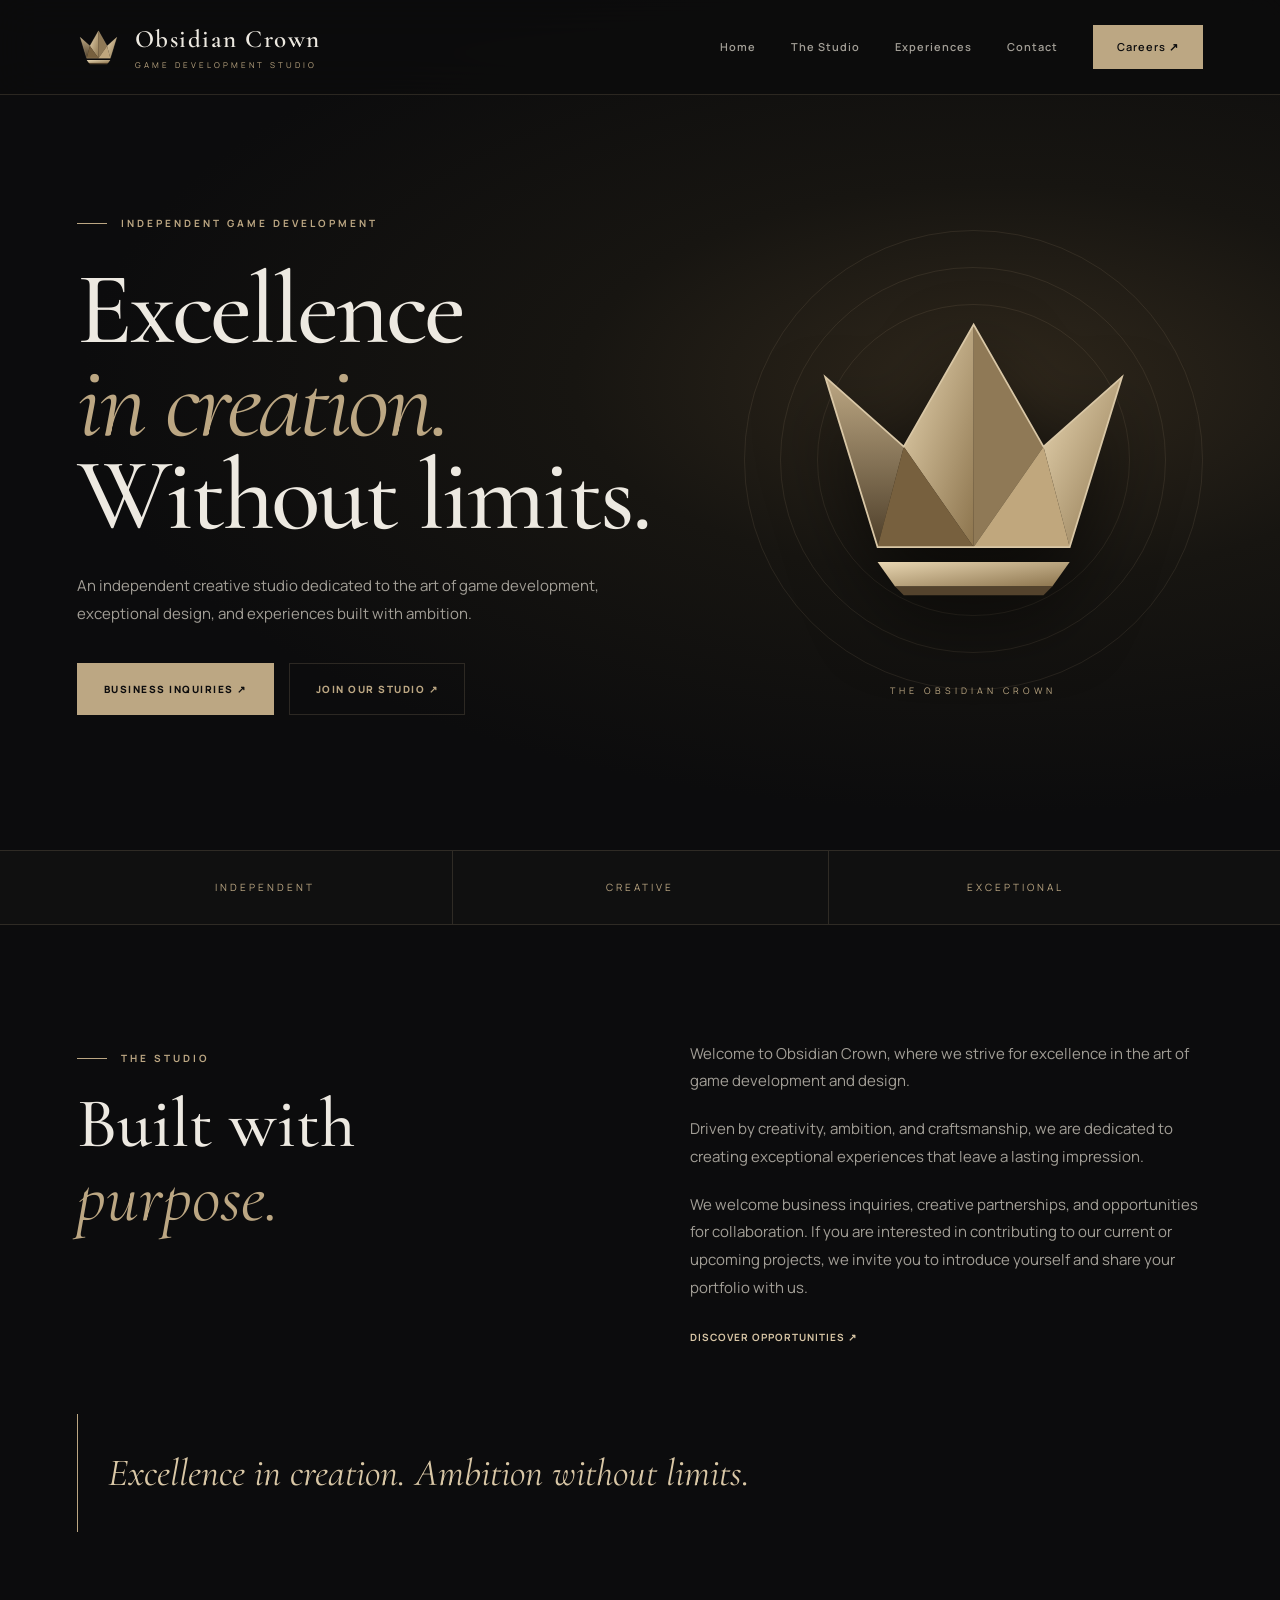
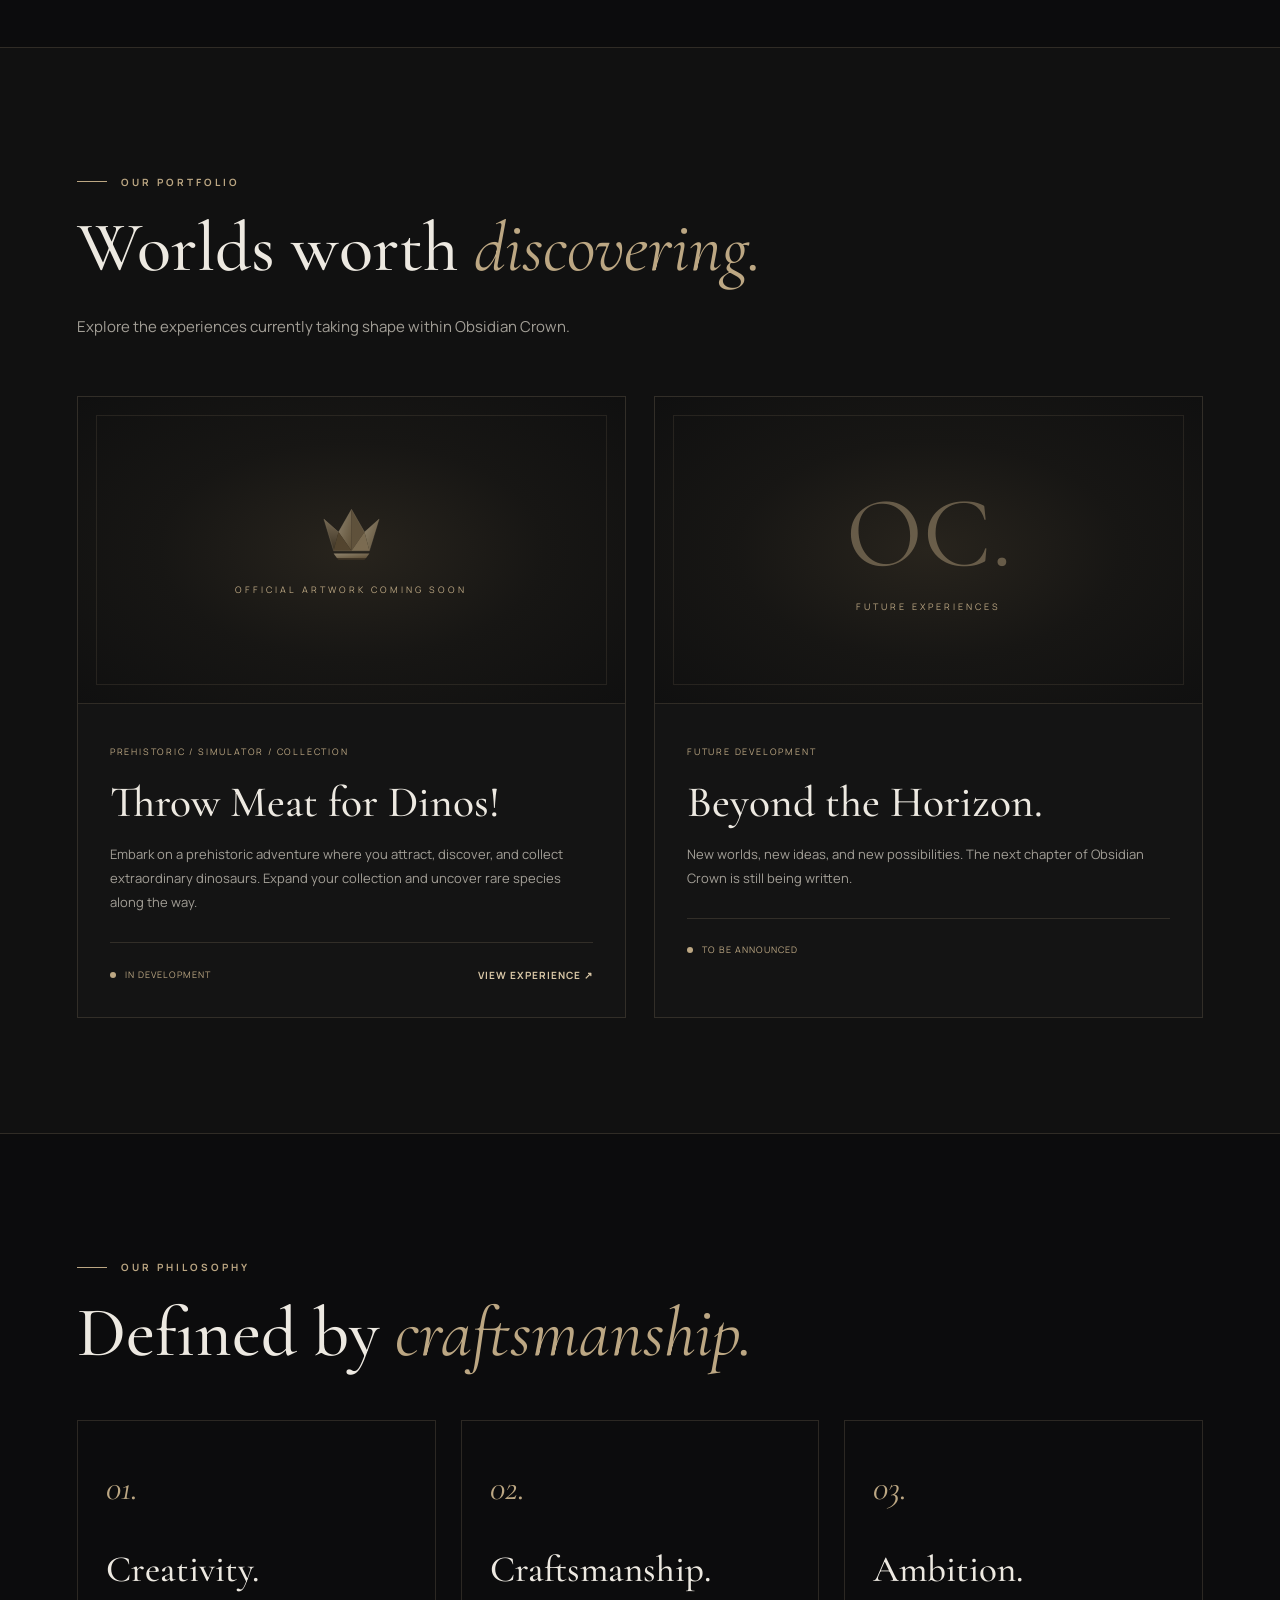
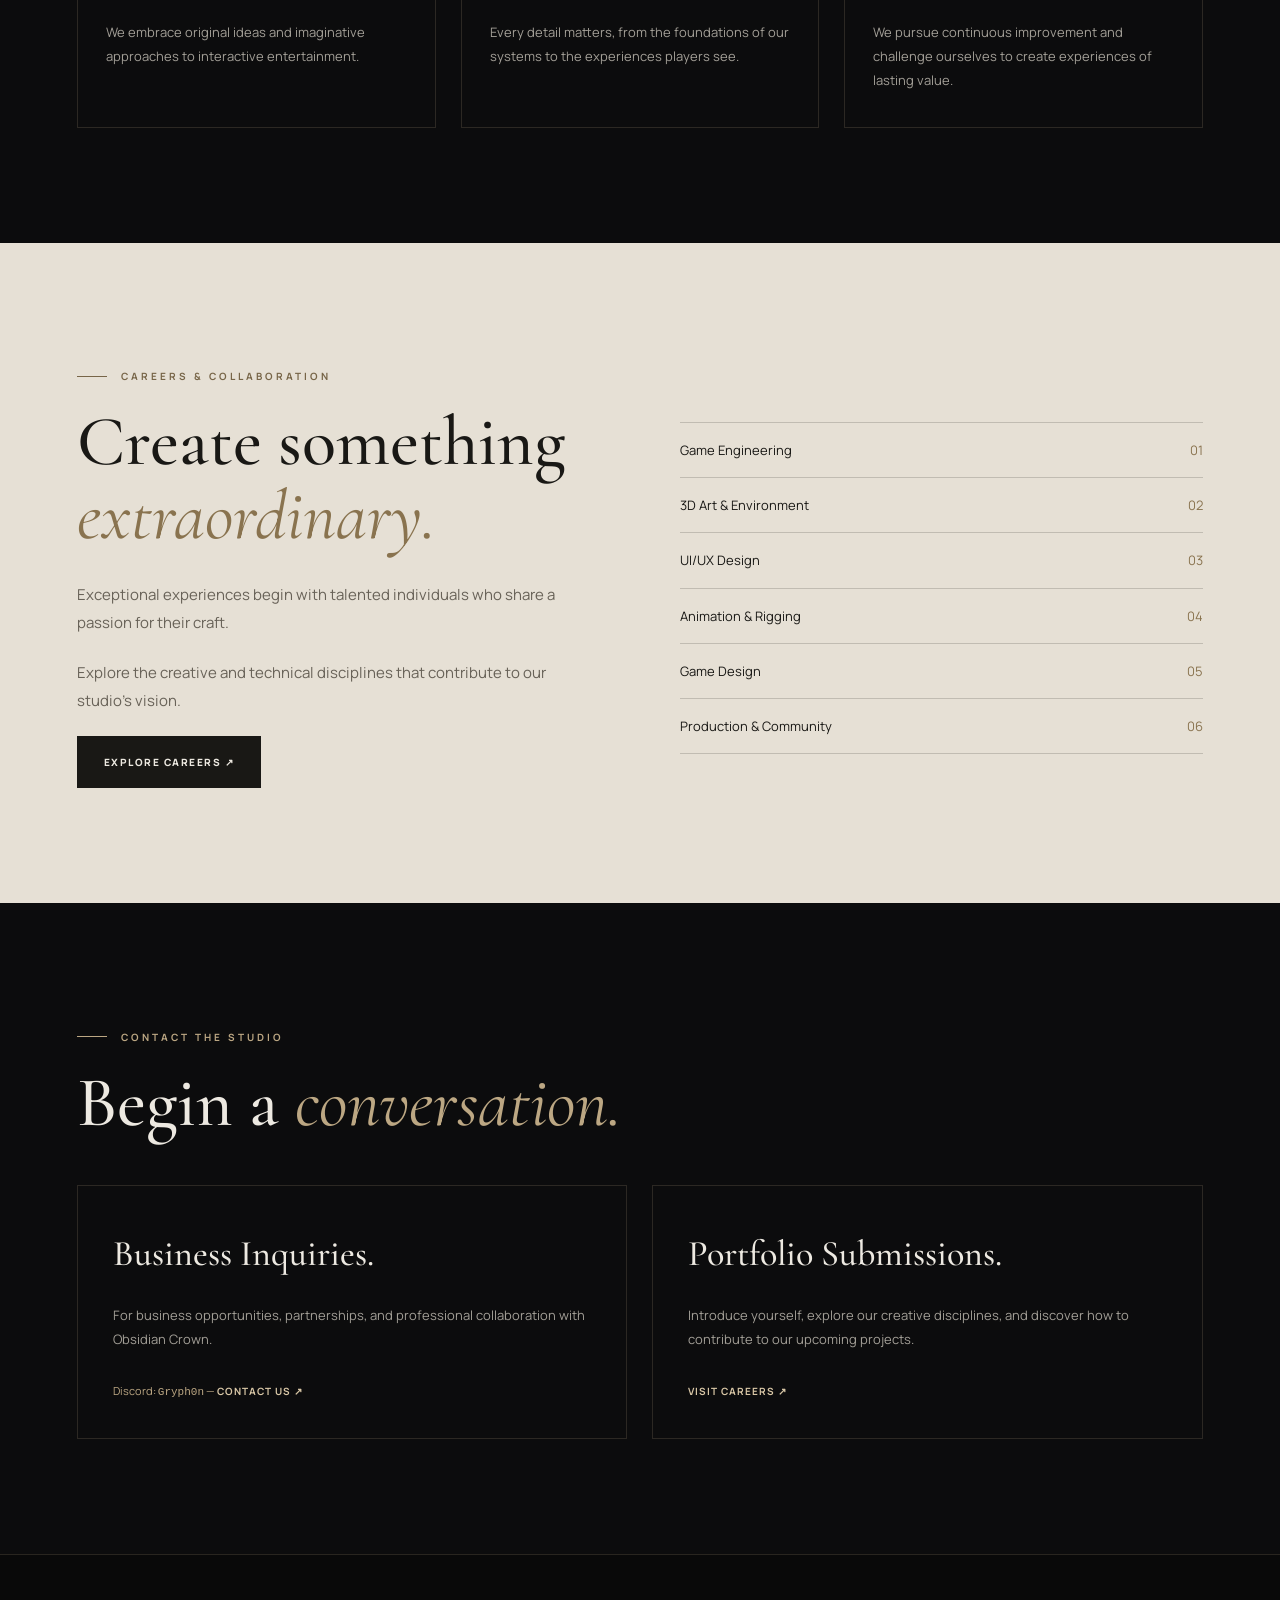
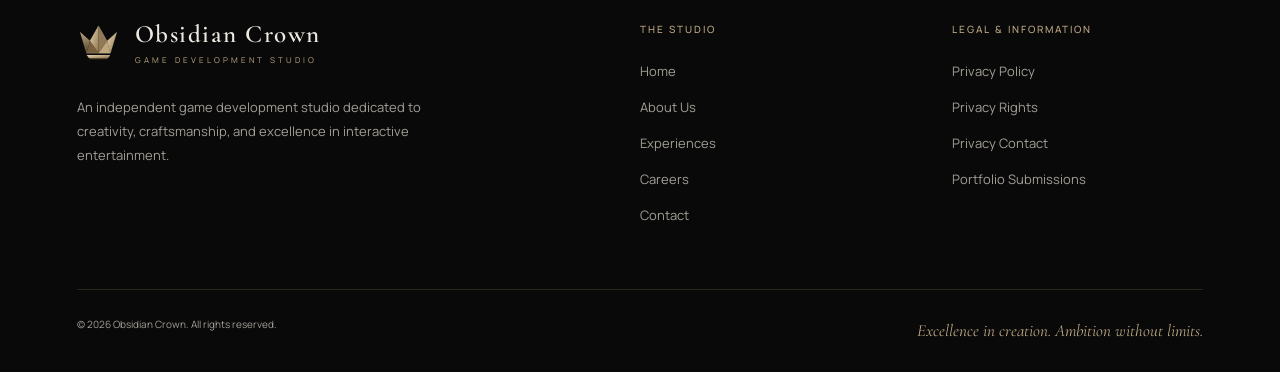
==== commit 37a4eb98: "Update index.html" ====
--- a/index.html
+++ b/index.html
@@ -13,7 +13,7 @@
     <link rel="preconnect" href="https://fonts.gstatic.com" crossorigin>
     <link href="https://fonts.googleapis.com/css2?family=Cormorant+Garamond:ital,wght@0,400;0,500;0,600;0,700;1,400;1,500&family=Manrope:wght@400;500;600;700;800&display=swap" rel="stylesheet">
 
-    <link rel="icon" type="image/svg+xml" href="data:image/svg+xml,%3Csvg xmlns='http://www.w3.org/2000/svg' viewBox='0 0 64 64'%3E%3Crect width='64' height='64' fill='%230C0C0D'/%3E%3Cpath d='M5 15L19 29L32 5L45 29L59 15L49 47H15Z' fill='none' stroke='%23BCA783' stroke-width='3'/%3E%3Cpath d='M15 52H49L45 57H19Z' fill='%23BCA783'/%3E%3C/svg%3E">
+    
 
     <style>
         :root {
@@ -828,6 +828,8 @@
             }
         }
     </style>
+<link rel="icon" type="image/svg+xml" href="/logo.svg">
+<style>.brand-mark,.placeholder-mark{object-fit:contain;display:block;flex-shrink:0}</style>
 </head>
 
 <body>
@@ -846,9 +848,7 @@
     <div class="container navbar">
 
         <a href="index.html" class="brand" aria-label="Obsidian Crown home">
-            <svg class="brand-mark" aria-hidden="true">
-                <use href="#crown-logo"/>
-            </svg>
+            <img src="/logo.svg" class="brand-mark" alt="" width="48" height="48">
 
             <div class="brand-text">
                 <span class="brand-name">Obsidian Crown</span>
@@ -1043,9 +1043,7 @@
                 <article class="experience-card">
 
                     <div class="art-placeholder">
-                        <svg class="placeholder-mark" aria-hidden="true">
-                            <use href="#crown-logo"/>
-                        </svg>
+                        <img src="/logo.svg" class="placeholder-mark" alt="" width="48" height="48">
 
                         <span class="placeholder-text">
                             Official Artwork Coming Soon
@@ -1294,9 +1292,7 @@
             <div class="footer-brand">
 
                 <a href="index.html" class="brand">
-                    <svg class="brand-mark" aria-hidden="true">
-                        <use href="#crown-logo"/>
-                    </svg>
+                    <img src="/logo.svg" class="brand-mark" alt="" width="48" height="48">
 
                     <div class="brand-text">
                         <span class="brand-name">Obsidian Crown</span>
